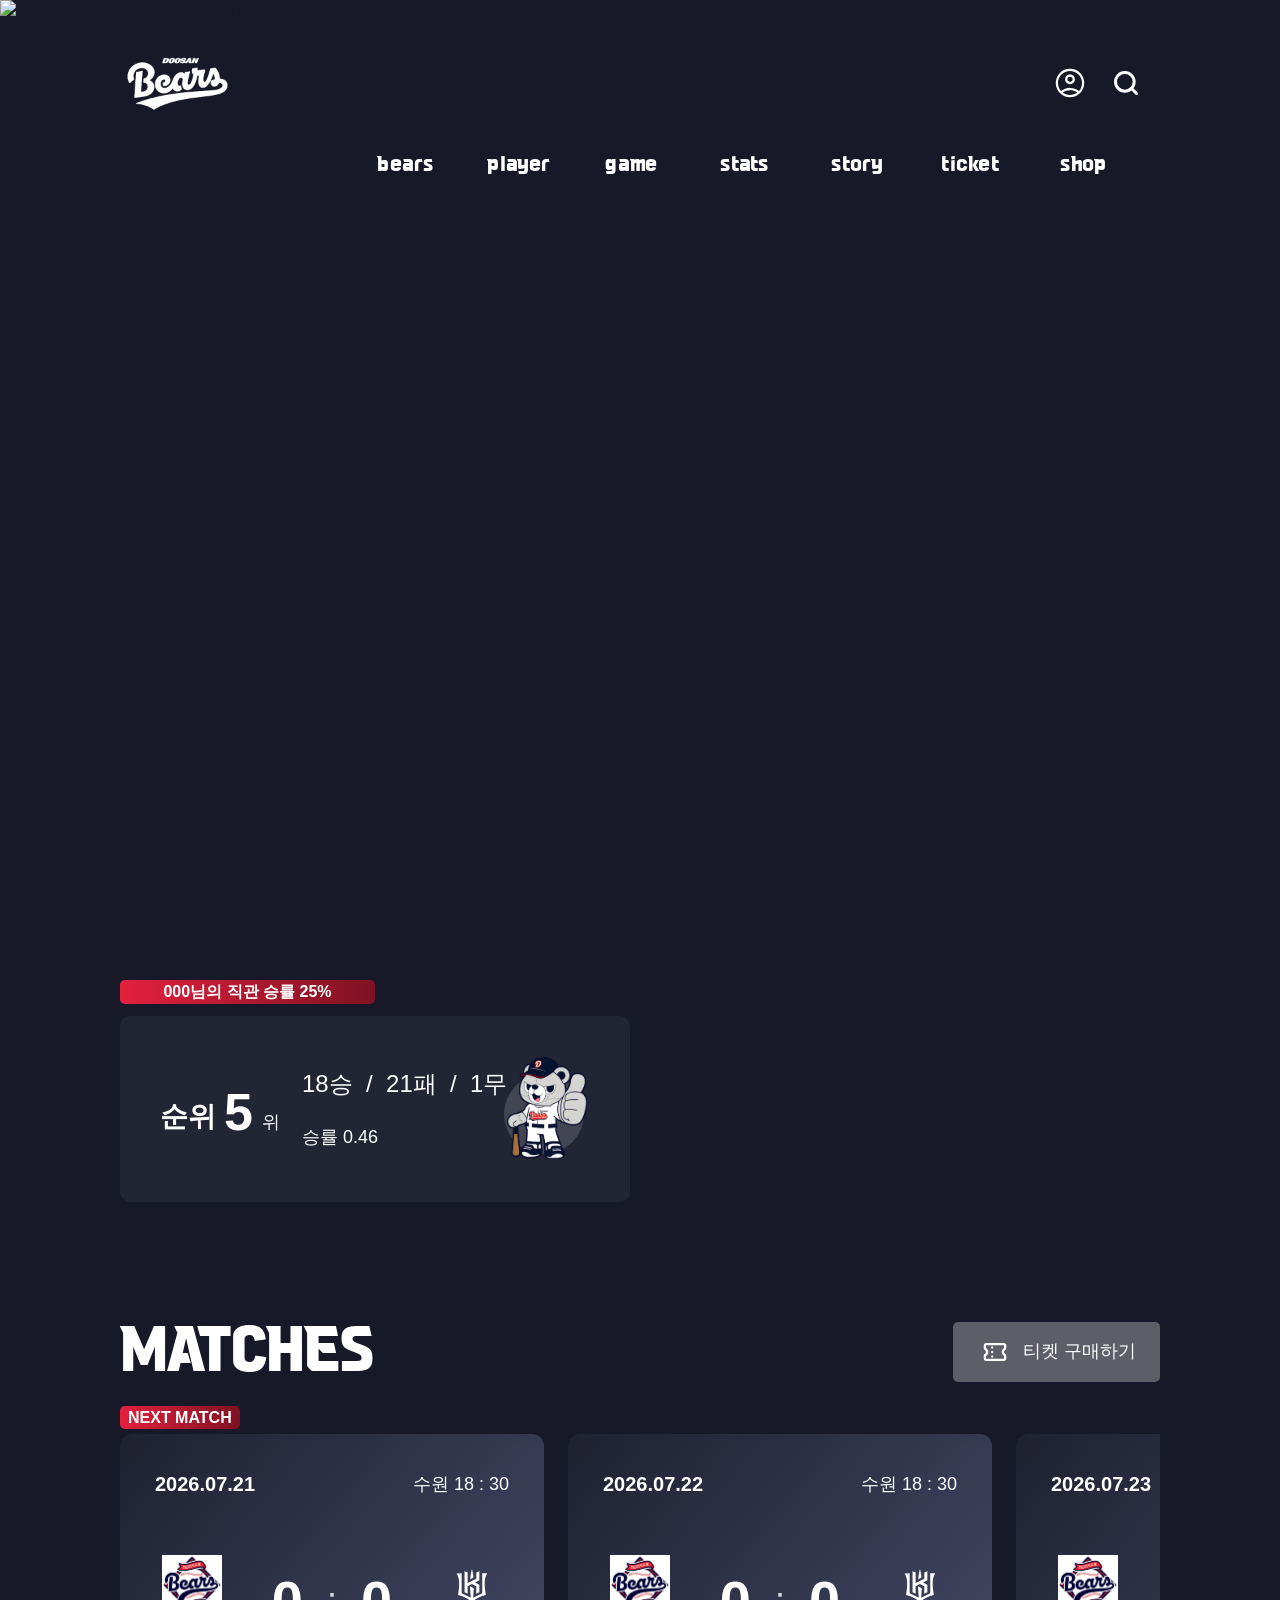
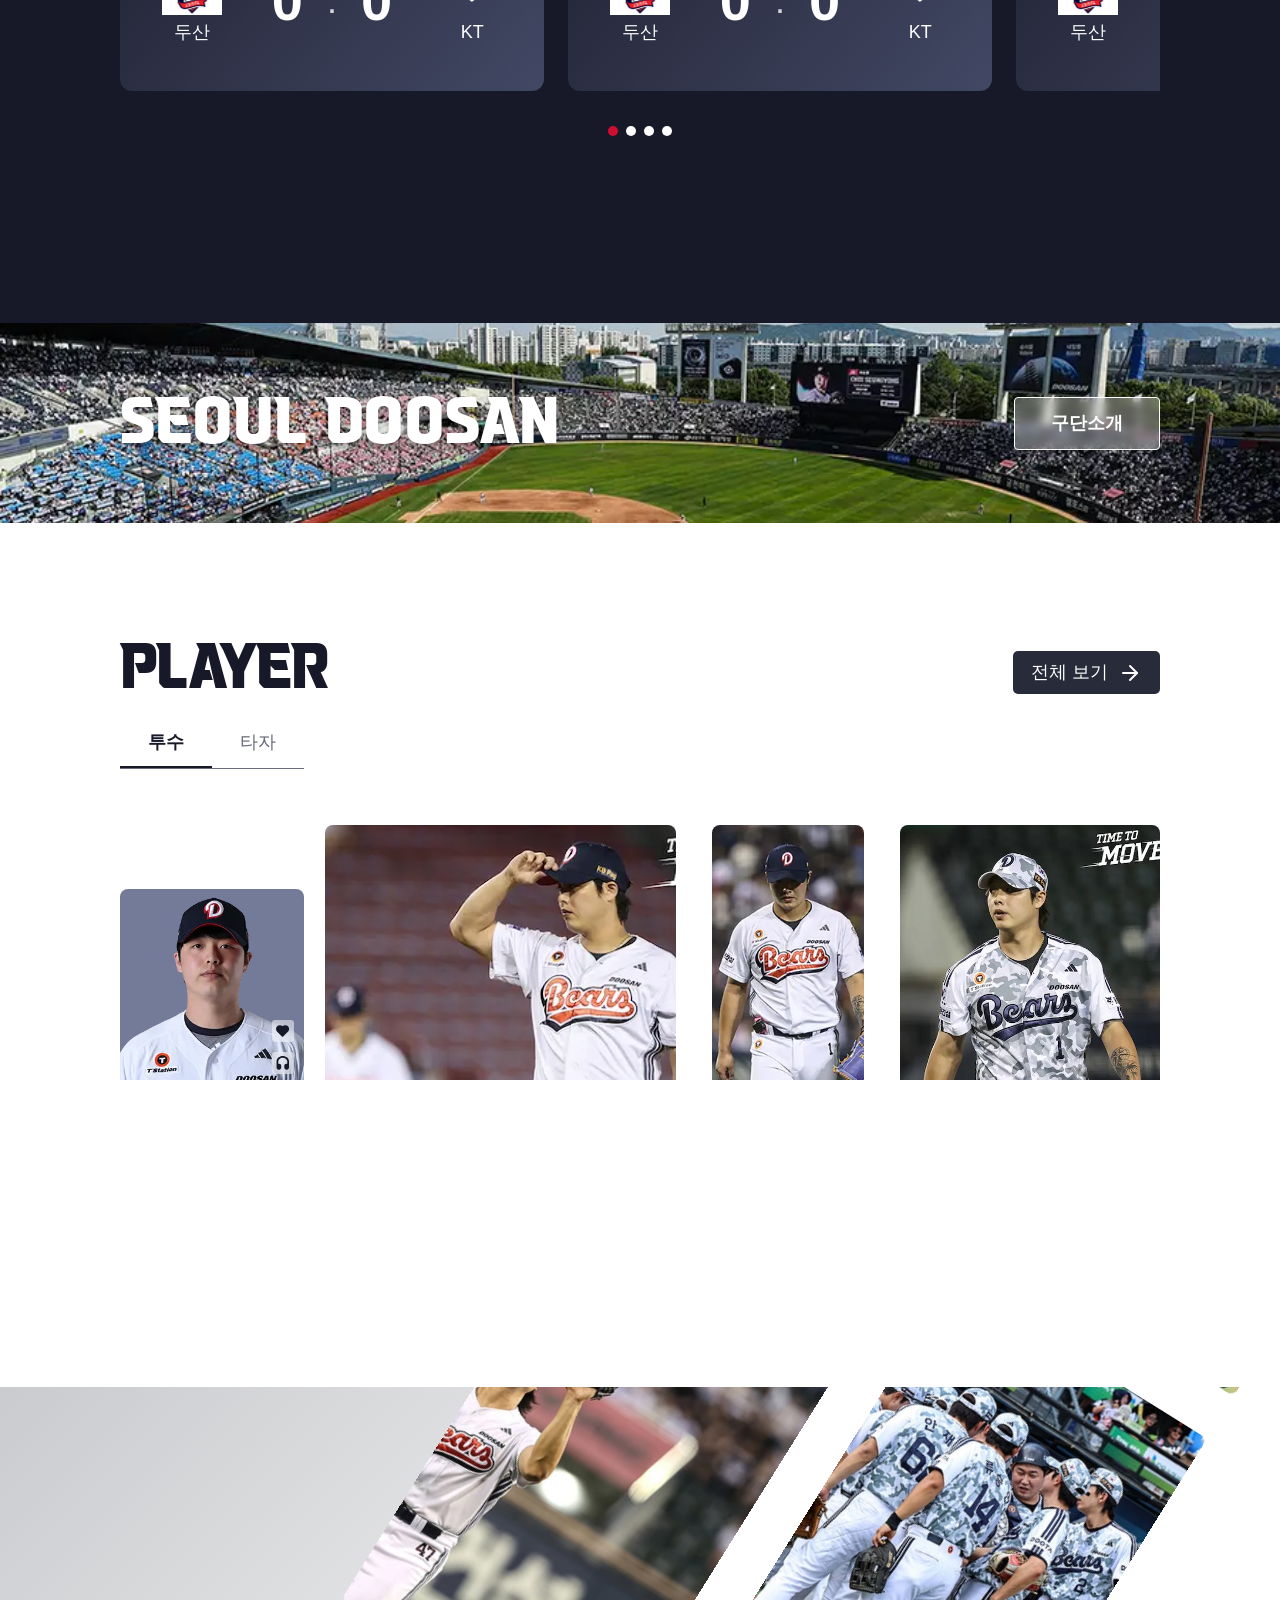
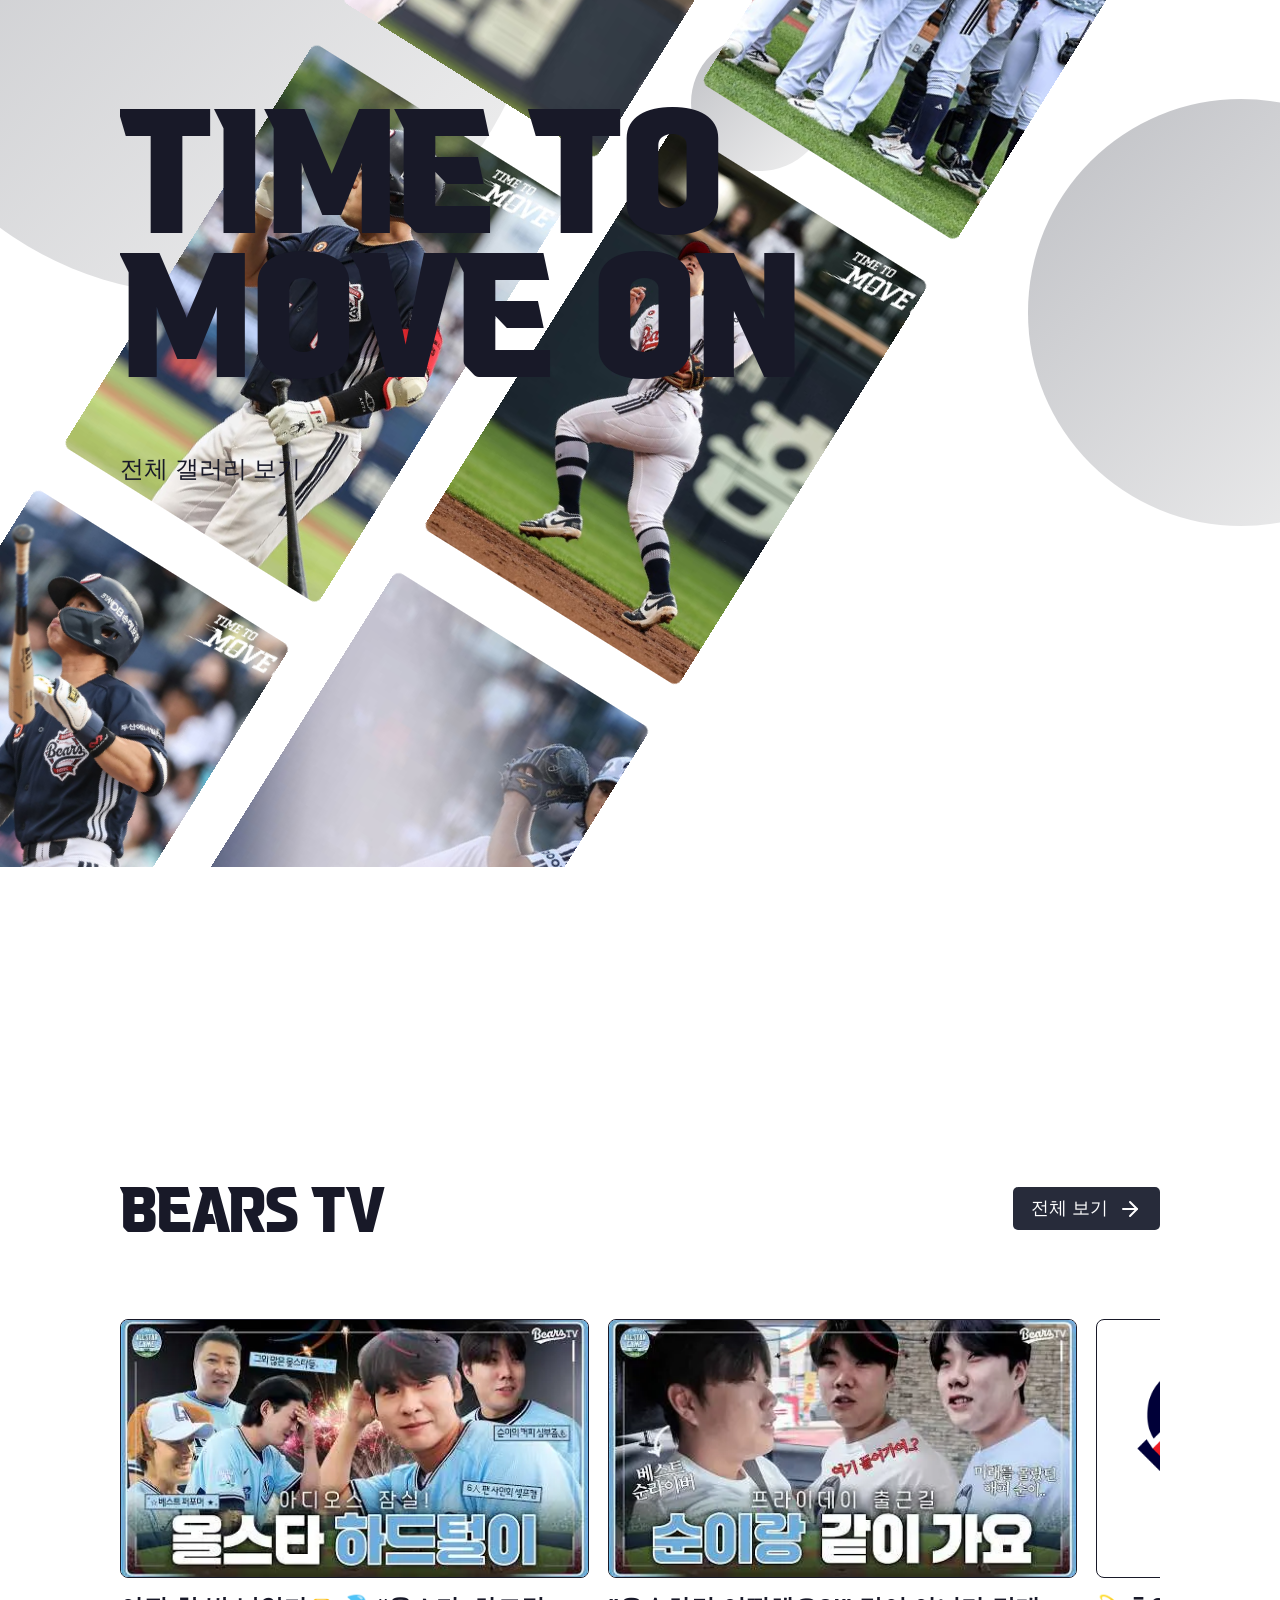
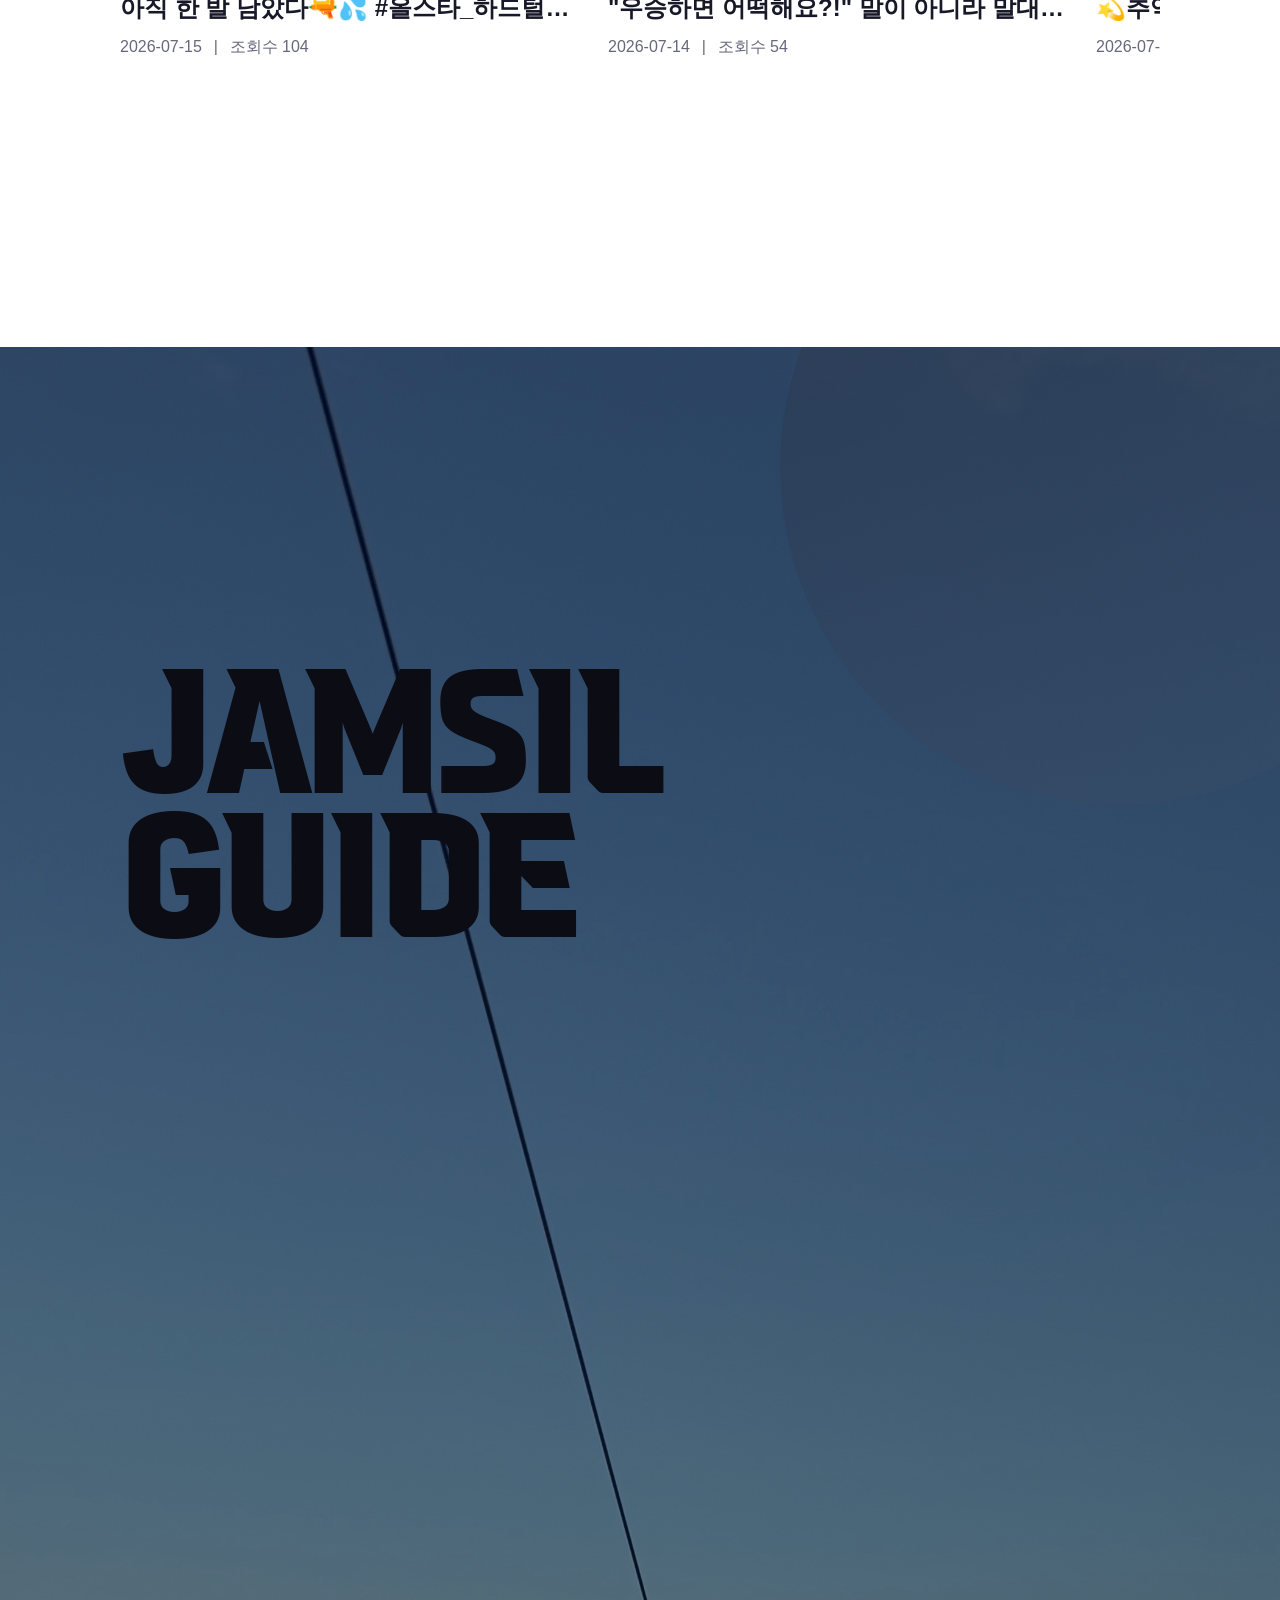
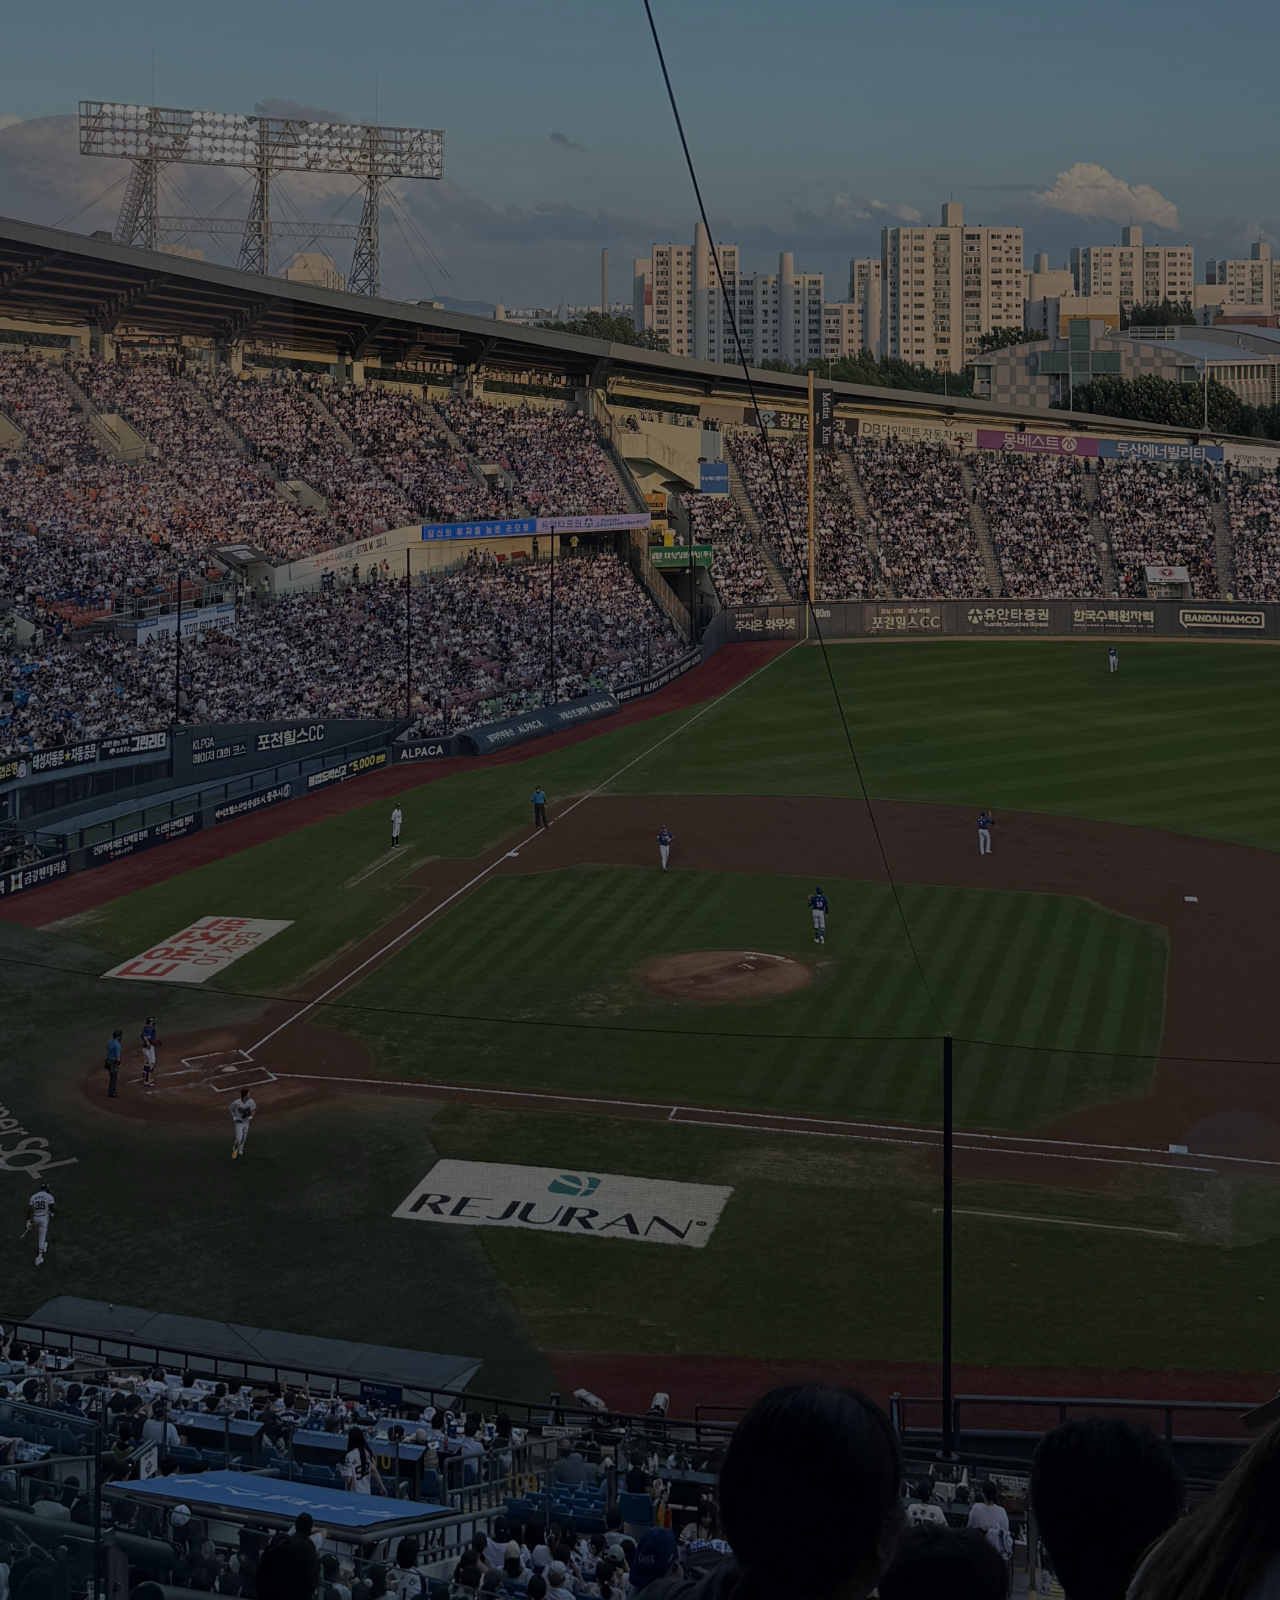
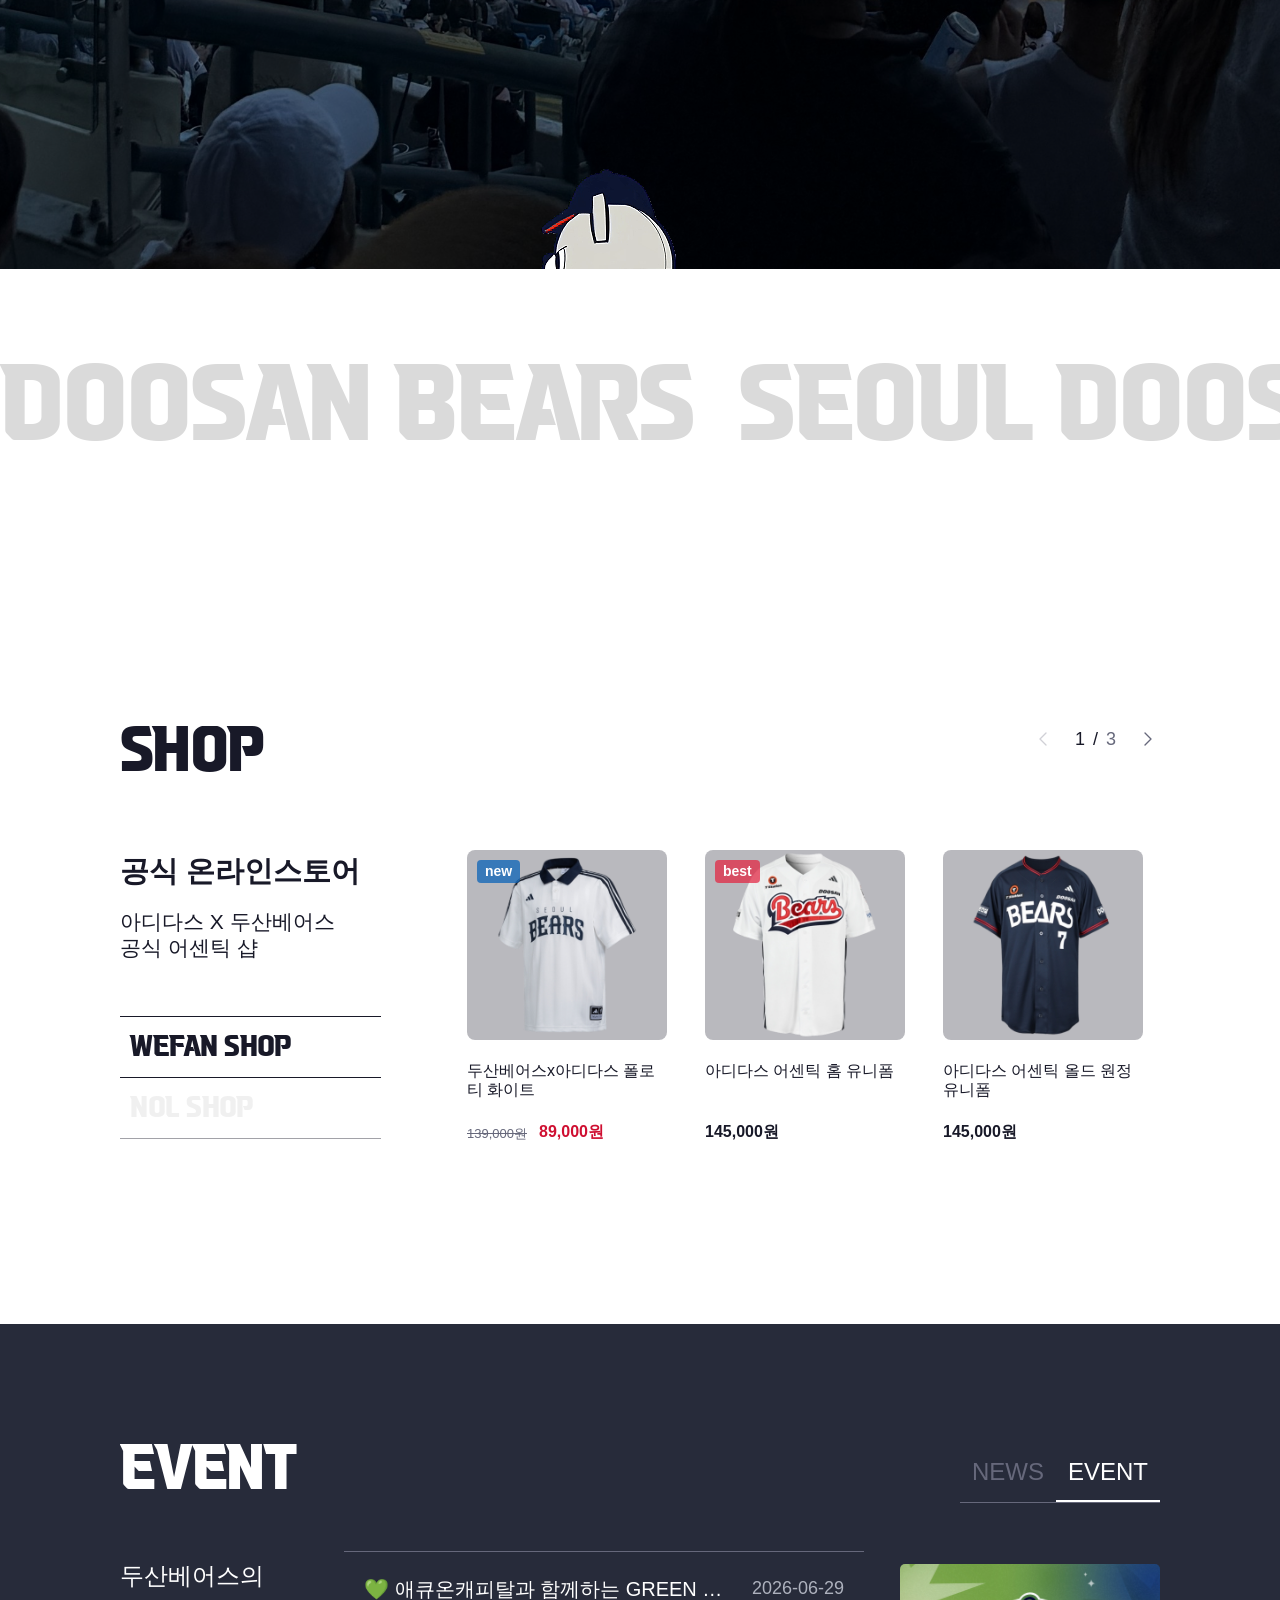
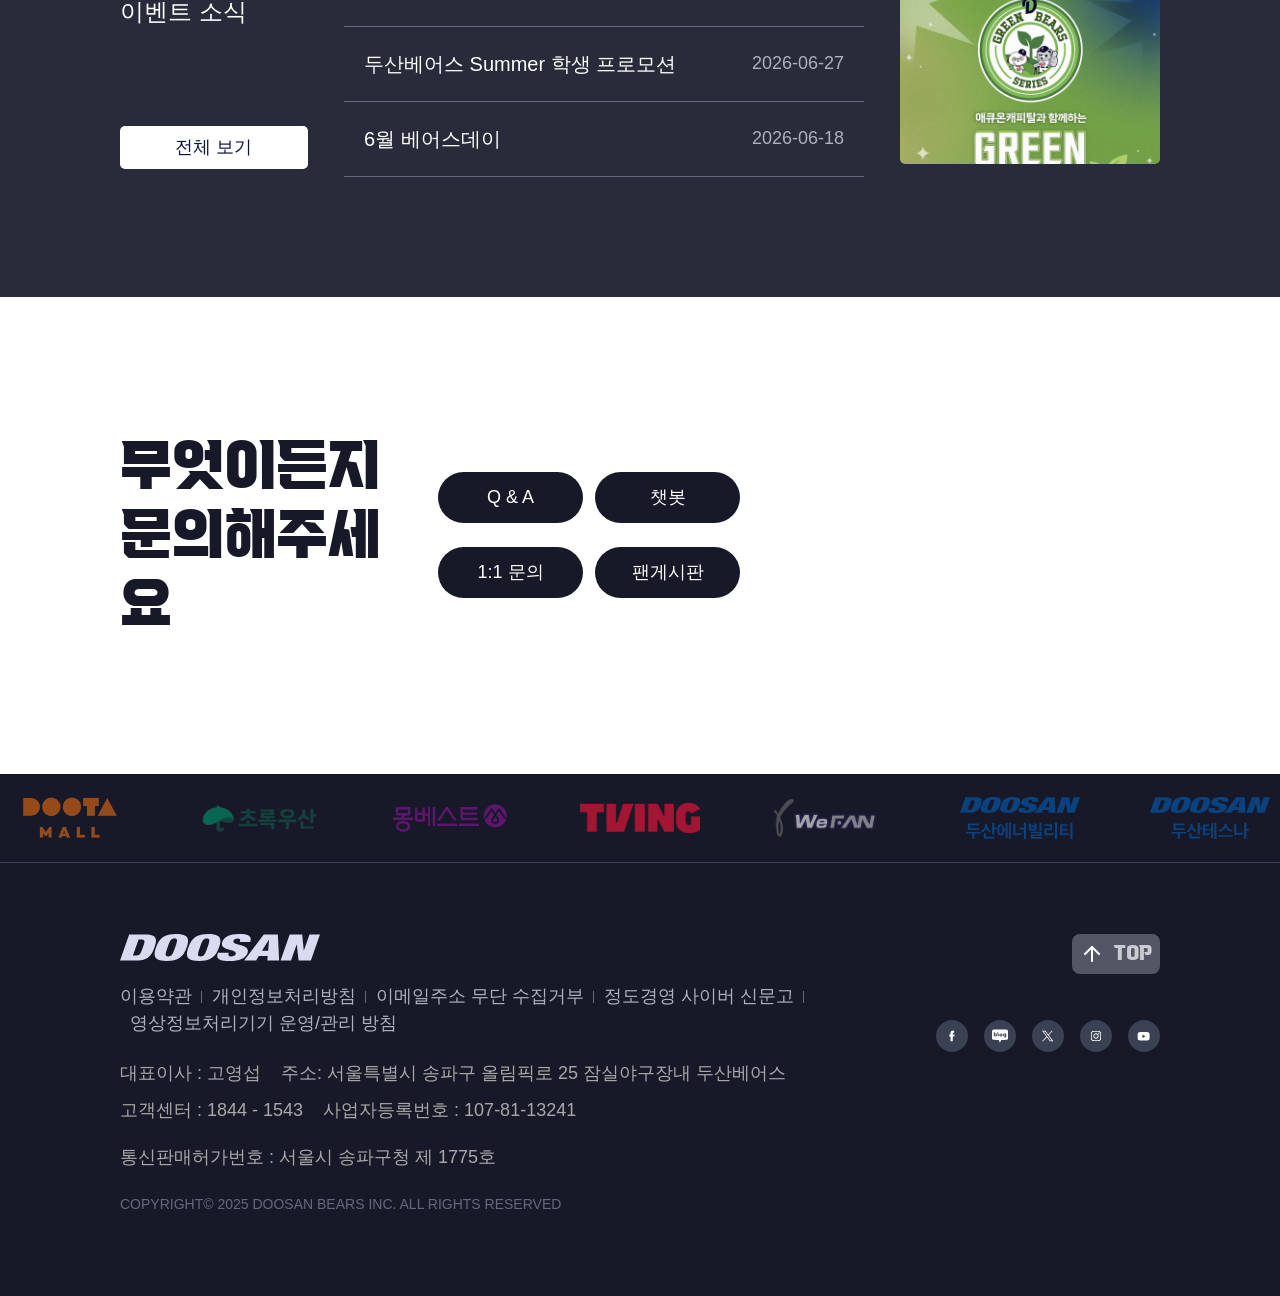
==== index.html @ b67012ad "0730 커밋" ====
<!DOCTYPE html>
<html lang="ko">

<head>
  <meta charset="utf-8">
  <meta name="viewport" content="width=device-width, initial-scale=1">
  <title>두산베어스 | DOOSAN BEARS</title>
  <meta name="description" content="두산베어스 공식 홈페이지. 경기 일정과 순위, 선수단, BEARS TV, 잠실구장 안내, 굿즈샵과 이벤트 소식을 확인하세요.">
  <link rel="icon" href="img/logo.png">
  <link rel="stylesheet" href="css/reset.css">
  <link rel="stylesheet" href="css/common.css">
  <link rel="stylesheet" href="css/main.css">
  <link rel="stylesheet" href="css/responsive.css">
</head>

<body>

  <a class="skip_link" href="#main_content">본문으로 바로가기</a>

  <!-- ============================= HEADER ============================= -->
  <header class="header" id="header">
    <div class="header_inner">
      <h1 class="logo">
        <a href="index.html">
          <img src="img/logo.png" alt="두산베어스 홈으로 이동">
        </a>
      </h1>

      <div class="nav_wrap">
        <nav class="gnb" id="gnb" aria-label="주 메뉴">
          <div class="gnb_header">
            <h1 class="gnb_logo">
              <a href="index.html">
                <img src="img/logo.png" alt="두산베어스">
              </a>
            </h1>
            <div class="gnb_header_actions">
              <a class="gnb_search" href="#" aria-label="검색"><img src="img/Icon/search.svg" alt=""></a>
              <button type="button" class="gnb_close" id="gnb_close" aria-label="메뉴 닫기">
                <svg width="24" height="24" viewBox="0 0 24 24" fill="none" xmlns="http://www.w3.org/2000/svg">
                  <path d="M18 6L6 18M6 6l12 12" stroke="currentColor" stroke-width="2" stroke-linecap="round"/>
                </svg>
              </button>
            </div>
          </div>
          <ul class="gnb_list">
            <li class="gnb_item is_active">
              <a class="gnb_tit gnb_tit_link" href="#">bears</a>
              <ul class="gnb_sub">
                <li><a href="#">구단소개</a></li>
                <li><a href="#">히스토리</a></li>
                <li><a href="#">베어스 브랜드</a></li>
                <li><a href="#">잠실 홈구장</a></li>
                <li><a href="#">스폰/제휴사</a></li>
                <li><a href="#">전자공고</a></li>
              </ul>
            </li>
            <li class="gnb_item">
              <a class="gnb_tit gnb_tit_link" href="#player">player</a>
              <ul class="gnb_sub">
                <li><a href="#">코칭스태프</a></li>
                <li><a href="#">투수</a></li>
                <li><a href="#">타자</a></li>
                <li><a href="#">육성선수</a></li>
              </ul>
            </li>
            <li class="gnb_item">
              <a class="gnb_tit gnb_tit_link" href="#match">game</a>
              <ul class="gnb_sub">
                <li><a href="#">1군 경기</a></li>
                <li><a href="#">퓨쳐스 경기</a></li>
                <li><a href="#">응원단</a></li>
              </ul>
            </li>
            <li class="gnb_item">
              <a class="gnb_tit gnb_tit_link" href="#">stats</a>
              <ul class="gnb_sub">
                <li><a href="#">팀기록</a></li>
                <li><a href="#">선수기록</a></li>
                <li><a href="#">예상달성기록</a></li>
                <li><a href="#">역대구단성적</a></li>
              </ul>
            </li>
            <li class="gnb_item">
              <a class="gnb_tit gnb_tit_link" href="#">story</a>
              <ul class="gnb_sub">
                <li><a href="#">블로그</a></li>
                <li><a href="#bears_tv">BEARS TV</a></li>
                <li><a href="#gallery">갤러리</a></li>
                <li><a href="#news_event">이벤트</a></li>
                <li><a href="#">공지사항</a></li>
                <li><a href="#">구단소식</a></li>
              </ul>
            </li>
            <li class="gnb_item">
              <a class="gnb_tit gnb_tit_link" href="#">ticket</a>
              <ul class="gnb_sub">
                <li><a href="#">티켓예매</a></li>
                <li><a href="#">단체관람</a></li>
                <li><a href="#">시즌권</a></li>
              </ul>
            </li>
            <li class="gnb_item">
              <a class="gnb_tit gnb_tit_link" href="#shop">shop</a>
              <ul class="gnb_sub">
                <li><a href="#">베어스샵</a></li>
              </ul>
            </li>
          </ul>
          <a class="gnb_my_mobile" href="#">
            <img src="img/Icon/my.svg" alt="">
            <span>MY PAGE</span>
          </a>
        </nav>

        <div class="header_util">
          <button type="button" class="util_btn type_menu" id="menu_toggle" aria-controls="gnb" aria-expanded="false">
            <img src="img/Icon/menu.svg" alt="">
            <span class="blind">전체 메뉴 열기</span>
          </button>
          <a class="util_btn type_my" href="#">
            <img src="img/Icon/my.svg" alt="">
            <span class="blind">마이페이지</span>
          </a>
          <a class="util_btn type_search" href="#">
            <img src="img/Icon/search.svg" alt="">
            <span class="blind">검색</span>
          </a>
        </div>
      </div>
    </div>
  </header>

  <main id="main_content">

    <!-- ============================= 01. MAIN SLIDER ============================= -->
    <section class="main_slider" aria-label="시즌 슬로건 영상">
      <div class="hero">
        <img src="img/hero.gif" alt="2026 시즌 슬로건 TIME TO MOVE ON 영상">
      </div>
    </section>

    <!-- ============================= 02. MATCH ============================= -->
    <section class="match" id="match">
      <div class="inner inner_narrow reveal">
        <div class="ranking_wrap">
          <p class="badge_grad">000님의 직관 승률 25%</p>
          <div class="now_ranking">
            <div class="rank_text">
              <div class="rank_num">
                <strong class="label">순위</strong>
                <span class="value"><b>5</b><span>위</span></span>
              </div>
              <div class="rank_stat">
                <p class="rank_record">18<em>승</em>&nbsp; /&nbsp; 21<em>패</em>&nbsp; /&nbsp; 1<em>무</em></p>
                <p class="rank_rate">승률 0.46</p>
              </div>
            </div>
            <p class="rank_img">
              <span class="circle" aria-hidden="true"></span>
              <img src="img/marscort/marscot.png" alt="두산베어스 마스코트 철웅이">
            </p>
          </div>
        </div>
      </div>

      <div class="inner inner_narrow match_body reveal">
        <div class="match_head">
          <h2 class="tit_section">matches</h2>
          <a class="btn_glass" href="#">
            <img class="ico" src="img/Icon/ticket.svg" alt="">
            <span><span class="only_wide">티켓 </span>구매하기</span>
          </a>
        </div>

      <div class="scroller" data-scroller="match" data-pager="true" data-pager-count="4" data-page-by-card="true" data-drag="true" data-click-slide="true" data-autoplay="800">
        <ul class="scroller_track type_bleed match_list" data-role="track">
          <li>
            <p class="badge_grad">NEXT MATCH</p>
            <a class="match_card" href="#">
              <div class="match_desc">
                <p class="match_date">
                  <span class="date">2026.07.21</span>
                  <span class="place">수원 18 : 30</span>
                </p>
                <div class="match_team">
                  <span class="team">
                    <img src="img/img_emblem_2025_1.webp" alt="">두산
                  </span>
                  <span class="match_score">
                    <b class="home">0</b><span class="sep">:</span><b class="away">0</b>
                  </span>
                  <span class="team">
                    <img src="img/Icon/team_logo/logo_kt.svg" alt="">KT
                  </span>
                </div>
              </div>
            </a>
          </li>
          <li>
            <a class="match_card" href="#">
              <div class="match_desc">
                <p class="match_date">
                  <span class="date">2026.07.22</span>
                  <span class="place">수원 18 : 30</span>
                </p>
                <div class="match_team">
                  <span class="team"><img src="img/img_emblem_2025_1.webp" alt="">두산</span>
                  <span class="match_score"><b class="home">0</b><span class="sep">:</span><b class="away">0</b></span>
                  <span class="team"><img src="img/Icon/team_logo/logo_kt.svg" alt="">KT</span>
                </div>
              </div>
            </a>
          </li>
          <li>
            <a class="match_card" href="#">
              <div class="match_desc">
                <p class="match_date">
                  <span class="date">2026.07.23</span>
                  <span class="place">수원 18 : 30</span>
                </p>
                <div class="match_team">
                  <span class="team"><img src="img/img_emblem_2025_1.webp" alt="">두산</span>
                  <span class="match_score"><b class="home">0</b><span class="sep">:</span><b class="away">0</b></span>
                  <span class="team"><img src="img/Icon/team_logo/logo_kt.svg" alt="">KT</span>
                </div>
              </div>
            </a>
          </li>
          <li>
            <a class="match_card" href="#">
              <div class="match_desc">
                <p class="match_date">
                  <span class="date">2026.07.24</span>
                  <span class="place">잠실 18 : 30</span>
                </p>
                <div class="match_team">
                  <span class="team"><img src="img/img_emblem_2025_1.webp" alt="">두산</span>
                  <span class="match_score"><b class="home">0</b><span class="sep">:</span><b class="away">0</b></span>
                  <span class="team"><img src="img/Icon/team_logo/logo_kt.svg" alt="">KT</span>
                </div>
              </div>
            </a>
          </li>
          <li>
            <a class="match_card" href="#">
              <div class="match_desc">
                <p class="match_date">
                  <span class="date">2026.07.21</span>
                  <span class="place">수원 18 : 30</span>
                </p>
                <div class="match_team">
                  <span class="team"><img src="img/img_emblem_2025_1.webp" alt="">두산</span>
                  <span class="match_score"><b class="home">0</b><span class="sep">:</span><b class="away">0</b></span>
                  <span class="team"><img src="img/Icon/team_logo/logo_kt.svg" alt="">KT</span>
                </div>
              </div>
            </a>
          </li>
        </ul>
      </div>

      <div class="scroll_nav match_nav" data-scroller-nav="match">
        <span class="scroll_dots type_dark" data-role="dots" aria-label="경기 일정 페이지"></span>
      </div>
    </section>

    <!-- ============================= 03. INFO ============================= -->
    <section class="info" aria-label="구단 소개 바로가기">
      <div class="info_inner">
        <p class="info_tit">seoul doosan</p>
        <a class="btn_glass" href="#">구단소개</a>
      </div>
    </section>

    <!-- ============================= 04. PLAYER ============================= -->
    <section class="player player_desktop" id="player" aria-label="선수 소개">
      <div class="player_desktop_inner">
        <div class="player_desktop_head">
          <div class="player_desktop_title">
            <h2 class="tit_section">player</h2>
            <div class="tab_list" role="tablist" aria-label="선수 구분">
              <button type="button" class="tab_btn is_active" role="tab" aria-selected="true">투수</button>
              <button type="button" class="tab_btn" role="tab" aria-selected="false">타자</button>
            </div>
          </div>
          <a class="btn_more" href="#"><span>전체 보기</span><img class="ico" src="img/Icon/arrow-right.svg" alt=""></a>
        </div>

        <div class="desktop_player_list">
          <article class="desktop_player_row" id="desktop_player_1">
            <div class="desktop_player_side">
              <a class="profile_card" href="#"><span class="profile_img"><img src="img/player/pitcher/01_park.webp" alt="박치국 선수"><span class="profile_icons"><span><img src="img/Icon/heart.svg" alt=""></span><span><img src="img/Icon/headphones.svg" alt=""></span></span></span><span class="profile_tit"><span class="profile_name_group"><span class="profile_name"><strong>박치국</strong><span>투수</span></span><span class="profile_roman">PARK CHIGUK</span></span><span class="profile_no">1</span></span></a>
              <nav class="desktop_player_pager" aria-label="투수 목록"><a class="pager_arrow" href="#desktop_player_17" aria-label="이전 선수">‹</a><span>1</span><span>/</span><span>6</span><a class="pager_arrow" href="#desktop_player_4" aria-label="다음 선수">›</a></nav>
            </div>
            <div class="desktop_player_photos"><img src="img/player/pitcher/01_park_more1.webp" alt="경기 중인 박치국 선수"><img src="img/player/pitcher/01_park_more2.webp" alt="마운드로 향하는 박치국 선수"><img src="img/player/pitcher/01_park_more3.webp" alt="투구를 준비하는 박치국 선수"></div>
          </article>
          <article class="desktop_player_row" id="desktop_player_4">
            <div class="desktop_player_side">
              <a class="profile_card" href="#"><span class="profile_img"><img src="img/player/pitcher/04_kim.webp" alt="김동주 선수"><span class="profile_icons"><span><img src="img/Icon/heart.svg" alt=""></span><span><img src="img/Icon/headphones.svg" alt=""></span></span></span><span class="profile_tit"><span class="profile_name_group"><span class="profile_name"><strong>김동주</strong><span>투수</span></span><span class="profile_roman">KIM DONGJU</span></span><span class="profile_no">4</span></span></a>
              <nav class="desktop_player_pager" aria-label="투수 목록"><a class="pager_arrow" href="#desktop_player_1" aria-label="이전 선수">‹</a><span>2</span><span>/</span><span>6</span><a class="pager_arrow" href="#desktop_player_12" aria-label="다음 선수">›</a></nav>
            </div>
            <div class="desktop_player_photos"><img src="img/player/pitcher/04_kim_more1.webp" alt="경기 중인 김동주 선수"><img src="img/player/pitcher/04_kim_more2.webp" alt="김동주 선수"><img src="img/player/pitcher/04_kim_more3.webp" alt="김동주 선수"></div>
          </article>
          <article class="desktop_player_row" id="desktop_player_12">
            <div class="desktop_player_side">
              <a class="profile_card" href="#"><span class="profile_img"><img src="img/player/pitcher/12_takada.webp" alt="타카다 타쿠토 선수"><span class="profile_icons"><span><img src="img/Icon/heart.svg" alt=""></span><span><img src="img/Icon/headphones.svg" alt=""></span></span></span><span class="profile_tit"><span class="profile_name_group"><span class="profile_name"><strong>타카다 타쿠토</strong><span>투수</span></span><span class="profile_roman">TAKADA TAKUTO</span></span><span class="profile_no">12</span></span></a>
              <nav class="desktop_player_pager" aria-label="투수 목록"><a class="pager_arrow" href="#desktop_player_4" aria-label="이전 선수">‹</a><span>3</span><span>/</span><span>6</span><a class="pager_arrow" href="#desktop_player_15" aria-label="다음 선수">›</a></nav>
            </div>
            <div class="desktop_player_photos"><img src="img/player/pitcher/12_takada_more1.webp" alt="경기 중인 타카다 타쿠토 선수"><img src="img/player/pitcher/12_takada_more2.webp" alt="타카다 타쿠토 선수"><img src="img/player/pitcher/12_takada_more3.webp" alt="타카다 타쿠토 선수"></div>
          </article>
          <article class="desktop_player_row" id="desktop_player_15">
            <div class="desktop_player_side">
              <a class="profile_card" href="#"><span class="profile_img"><img src="img/player/pitcher/15_choi.webp" alt="최주형 선수"><span class="profile_icons"><span><img src="img/Icon/heart.svg" alt=""></span><span><img src="img/Icon/headphones.svg" alt=""></span></span></span><span class="profile_tit"><span class="profile_name_group"><span class="profile_name"><strong>최주형</strong><span>투수</span></span><span class="profile_roman">CHOI JUHYEONG</span></span><span class="profile_no">15</span></span></a>
              <nav class="desktop_player_pager" aria-label="투수 목록"><a class="pager_arrow" href="#desktop_player_12" aria-label="이전 선수">‹</a><span>4</span><span>/</span><span>6</span><a class="pager_arrow" href="#desktop_player_16" aria-label="다음 선수">›</a></nav>
            </div>
            <div class="desktop_player_photos"><span class="desktop_player_placeholder">이미지 준비중</span><span class="desktop_player_placeholder">이미지 준비중</span><span class="desktop_player_placeholder">이미지 준비중</span></div>
          </article>
          <article class="desktop_player_row" id="desktop_player_16">
            <div class="desktop_player_side">
              <a class="profile_card" href="#"><span class="profile_img"><img src="img/player/pitcher/16_kim.webp" alt="김정우 선수"><span class="profile_icons"><span><img src="img/Icon/heart.svg" alt=""></span><span><img src="img/Icon/headphones.svg" alt=""></span></span></span><span class="profile_tit"><span class="profile_name_group"><span class="profile_name"><strong>김정우</strong><span>투수</span></span><span class="profile_roman">KIM JEONG WOO</span></span><span class="profile_no">16</span></span></a>
              <nav class="desktop_player_pager" aria-label="투수 목록"><a class="pager_arrow" href="#desktop_player_15" aria-label="이전 선수">‹</a><span>5</span><span>/</span><span>6</span><a class="pager_arrow" href="#desktop_player_17" aria-label="다음 선수">›</a></nav>
            </div>
            <div class="desktop_player_photos"><img src="img/player/pitcher/16_kim_more1.webp" alt="경기 중인 김정우 선수"><img src="img/player/pitcher/16_kim_more2.webp" alt="김정우 선수"><img src="img/player/pitcher/16_kim_more3.webp" alt="김정우 선수"></div>
          </article>
          <article class="desktop_player_row" id="desktop_player_17">
            <div class="desktop_player_side">
              <a class="profile_card" href="#"><span class="profile_img"><img src="img/player/pitcher/17_park.webp" alt="박정수 선수"><span class="profile_icons"><span><img src="img/Icon/heart.svg" alt=""></span><span><img src="img/Icon/headphones.svg" alt=""></span></span></span><span class="profile_tit"><span class="profile_name_group"><span class="profile_name"><strong>박정수</strong><span>투수</span></span><span class="profile_roman">PARK JUNG SOO</span></span><span class="profile_no">17</span></span></a>
              <nav class="desktop_player_pager" aria-label="투수 목록"><a class="pager_arrow" href="#desktop_player_16" aria-label="이전 선수">‹</a><span>6</span><span>/</span><span>6</span><a class="pager_arrow" href="#desktop_player_1" aria-label="다음 선수">›</a></nav>
            </div>
            <div class="desktop_player_photos"><img src="img/player/pitcher/17_park_more1.webp" alt="경기 중인 박정수 선수"><img src="img/player/pitcher/17_park_more2.webp" alt="박정수 선수"><img src="img/player/pitcher/17_park_more3.webp" alt="박정수 선수"></div>
          </article>
        </div>
      </div>
    </section>

    <section class="player player_legacy">
      <div class="player_inner">
        <div class="player_top reveal">
          <div class="player_tit_col">
            <div class="tit_group">
              <div class="player_tit_row">
                <h2 class="tit_section">player</h2>
                <a class="btn_more" href="#">
                  전체 보기
                  <img class="ico" src="img/Icon/arrow-right.svg" alt="">
                </a>
              </div>
              <div class="tab_list" role="tablist" aria-label="선수 포지션">
                <button type="button" class="tab_btn is_active" role="tab" id="tab_pitcher"
                  aria-controls="panel_pitcher" aria-selected="true">투수</button>
                <button type="button" class="tab_btn" role="tab" id="tab_hitter" aria-controls="panel_hitter"
                  aria-selected="false">타자</button>
              </div>
            </div>
            <!-- <a class="btn_more only_wide_btn" href="#">
              전체 보기
              <img class="ico" src="img/Icon/arrow-right.svg" alt="">
            </a> -->
            <div class="scroll_nav" data-scroller-nav="player_pitcher">
              <button type="button" class="arrow_btn type_prev" data-role="prev"><span class="blind">이전
                </span></button>
              <span class="scroll_dots" data-role="dots" aria-hidden="true"><span class=""></span><span
                  class="is_current"></span><span></span></span>
              <button type="button" class="arrow_btn type_next" data-role="next"><span class="blind">다음
                </span></button>
            </div>
          </div>

          <div class="player_con">
            <div class="profile_panel scroller" role="tabpanel" id="panel_pitcher" aria-labelledby="tab_pitcher"
              data-scroller="player_pitcher">
              <ul class="scroller_track type_bleed profile_list" data-role="track">
                <li>
                  <a class="profile_card" href="#">
                    <span class="profile_img">
                      <img src="img/player/pitcher/01_park.webp" alt="박치국 선수">
                      <span class="profile_icons">
                        <span><img src="img/Icon/heart.svg" alt=""></span>
                        <span><img src="img/Icon/headphones.svg" alt=""></span>
                      </span>
                    </span>
                    <span class="profile_tit">
                      <span class="profile_name_group">
                        <span class="profile_name"><strong>박치국</strong><span>투수</span></span>
                        <span class="profile_roman">Park Chiguk</span>
                      </span>
                      <span class="profile_no">1</span>
                    </span>
                  </a>
                </li>
                <li>
                  <a class="profile_card" href="#">
                    <span class="profile_img">
                      <img src="img/player/pitcher/04_kim.webp" alt="김동주 선수">
                      <span class="profile_icons">
                        <span><img src="img/Icon/heart.svg" alt=""></span>
                        <span><img src="img/Icon/headphones.svg" alt=""></span>
                      </span>
                    </span>
                    <span class="profile_tit">
                      <span class="profile_name_group">
                        <span class="profile_name"><strong>김동주</strong><span>투수</span></span>
                        <span class="profile_roman">Kim Dongju</span>
                      </span>
                      <span class="profile_no">4</span>
                    </span>
                  </a>
                </li>
                <li>
                  <a class="profile_card" href="#">
                    <span class="profile_img">
                      <img src="img/player/pitcher/12_takada.webp" alt="타카다 타쿠토 선수">
                      <span class="profile_icons">
                        <span><img src="img/Icon/heart.svg" alt=""></span>
                        <span><img src="img/Icon/headphones.svg" alt=""></span>
                      </span>
                    </span>
                    <span class="profile_tit">
                      <span class="profile_name_group">
                        <span class="profile_name"><strong>타카다 타쿠토</strong><span>투수</span></span>
                        <span class="profile_roman">Takada Takuto</span>
                      </span>
                      <span class="profile_no">12</span>
                    </span>
                  </a>
                </li>
                <li>
                  <a class="profile_card" href="#">
                    <span class="profile_img">
                      <img src="img/player/pitcher/15_choi.webp" alt="최주형 선수">
                      <span class="profile_icons">
                        <span><img src="img/Icon/heart.svg" alt=""></span>
                        <span><img src="img/Icon/headphones.svg" alt=""></span>
                      </span>
                    </span>
                    <span class="profile_tit">
                      <span class="profile_name_group">
                        <span class="profile_name"><strong>최주형</strong><span>투수</span></span>
                        <span class="profile_roman">Choi Juhyeong</span>
                      </span>
                      <span class="profile_no">15</span>
                    </span>
                  </a>
                </li>
                <li>
                  <a class="profile_card" href="#">
                    <span class="profile_img">
                      <img src="img/player/pitcher/16_kim.webp" alt="김정우 선수">
                      <span class="profile_icons">
                        <span><img src="img/Icon/heart.svg" alt=""></span>
                        <span><img src="img/Icon/headphones.svg" alt=""></span>
                      </span>
                    </span>
                    <span class="profile_tit">
                      <span class="profile_name_group">
                        <span class="profile_name"><strong>김정우</strong><span>투수</span></span>
                        <span class="profile_roman">Kim Jeong Woo</span>
                      </span>
                      <span class="profile_no">16</span>
                    </span>
                  </a>
                </li>
                <li>
                  <a class="profile_card" href="#">
                    <span class="profile_img is_placeholder" role="img" aria-label="박정수 선수 사진 준비 중"></span>
                    <span class="profile_tit">
                      <span class="profile_name_group">
                        <span class="profile_name"><strong>박정수</strong><span>투수</span></span>
                        <span class="profile_roman">Park Jung Soo</span>
                      </span>
                      <span class="profile_no">17</span>
                    </span>
                  </a>
                </li>
                <li>
                  <a class="profile_card" href="#">
                    <span class="profile_img">
                      <img src="img/player/pitcher/01_park.webp" alt="박치국 선수">
                      <span class="profile_icons">
                        <span><img src="img/Icon/heart.svg" alt=""></span>
                        <span><img src="img/Icon/headphones.svg" alt=""></span>
                      </span>
                    </span>
                    <span class="profile_tit">
                      <span class="profile_name_group">
                        <span class="profile_name"><strong>박치국</strong><span>투수</span></span>
                        <span class="profile_roman">Park Chiguk</span>
                      </span>
                      <span class="profile_no">1</span>
                    </span>
                  </a>
                </li>
                <li>
                  <a class="profile_card" href="#">
                    <span class="profile_img">
                      <img src="img/player/pitcher/04_kim.webp" alt="김동주 선수">
                      <span class="profile_icons">
                        <span><img src="img/Icon/heart.svg" alt=""></span>
                        <span><img src="img/Icon/headphones.svg" alt=""></span>
                      </span>
                    </span>
                    <span class="profile_tit">
                      <span class="profile_name_group">
                        <span class="profile_name"><strong>김동주</strong><span>투수</span></span>
                        <span class="profile_roman">Kim Dongju</span>
                      </span>
                      <span class="profile_no">4</span>
                    </span>
                  </a>
                </li>
                <li>
                  <a class="profile_card" href="#">
                    <span class="profile_img">
                      <img src="img/player/pitcher/12_takada.webp" alt="타카다 타쿠토 선수">
                      <span class="profile_icons">
                        <span><img src="img/Icon/heart.svg" alt=""></span>
                        <span><img src="img/Icon/headphones.svg" alt=""></span>
                      </span>
                    </span>
                    <span class="profile_tit">
                      <span class="profile_name_group">
                        <span class="profile_name"><strong>타카다 타쿠토</strong><span>투수</span></span>
                        <span class="profile_roman">Takada Takuto</span>
                      </span>
                      <span class="profile_no">12</span>
                    </span>
                  </a>
                </li>
                <li>
                  <a class="profile_card" href="#">
                    <span class="profile_img">
                      <img src="img/player/pitcher/15_choi.webp" alt="최주형 선수">
                      <span class="profile_icons">
                        <span><img src="img/Icon/heart.svg" alt=""></span>
                        <span><img src="img/Icon/headphones.svg" alt=""></span>
                      </span>
                    </span>
                    <span class="profile_tit">
                      <span class="profile_name_group">
                        <span class="profile_name"><strong>최주형</strong><span>투수</span></span>
                        <span class="profile_roman">Choi Juhyeong</span>
                      </span>
                      <span class="profile_no">15</span>
                    </span>
                  </a>
                </li>
                <li>
                  <a class="profile_card" href="#">
                    <span class="profile_img">
                      <img src="img/player/pitcher/16_kim.webp" alt="김정우 선수">
                      <span class="profile_icons">
                        <span><img src="img/Icon/heart.svg" alt=""></span>
                        <span><img src="img/Icon/headphones.svg" alt=""></span>
                      </span>
                    </span>
                    <span class="profile_tit">
                      <span class="profile_name_group">
                        <span class="profile_name"><strong>김정우</strong><span>투수</span></span>
                        <span class="profile_roman">Kim Jeong Woo</span>
                      </span>
                      <span class="profile_no">16</span>
                    </span>
                  </a>
                </li>
                <li>
                  <a class="profile_card" href="#">
                    <span class="profile_img is_placeholder" role="img" aria-label="박정수 선수 사진 준비 중"></span>
                    <span class="profile_tit">
                      <span class="profile_name_group">
                        <span class="profile_name"><strong>박정수</strong><span>투수</span></span>
                        <span class="profile_roman">Park Jung Soo</span>
                      </span>
                      <span class="profile_no">17</span>
                    </span>
                  </a>
                </li>
              </ul>

              <div class="scroll_bar" data-role="bar">
                <span class="scroll_bar_thumb" data-role="thumb"></span>
              </div>
            </div>

            <div class="profile_panel scroller" role="tabpanel" id="panel_hitter" aria-labelledby="tab_hitter"
              data-scroller="player_hitter" hidden>
              <ul class="scroller_track type_bleed profile_list" data-role="track">
                <li>
                  <a class="profile_card" href="#">
                    <span class="profile_img">
                      <img src="img/player/hitter/02_kim.webp" alt="두산베어스 타자 2번 선수">
                      <span class="profile_icons">
                        <span><img src="img/Icon/heart.svg" alt=""></span>
                        <span><img src="img/Icon/headphones.svg" alt=""></span>
                      </span>
                    </span>
                    <span class="profile_tit">
                      <span class="profile_name_group">
                        <span class="profile_name"><strong>김민석</strong><span>타자</span></span>
                        <span class="profile_roman">KIM MIN SUK</span>
                      </span>
                      <span class="profile_no">2</span>
                    </span>
                  </a>
                </li>
                <li>
                  <a class="profile_card" href="#">
                    <span class="profile_img">
                      <img src="img/player/hitter/07_park.webp" alt="두산베어스 타자 7번 선수">
                      <span class="profile_icons">
                        <span><img src="img/Icon/heart.svg" alt=""></span>
                        <span><img src="img/Icon/headphones.svg" alt=""></span>
                      </span>
                    </span>
                    <span class="profile_tit">
                      <span class="profile_name_group">
                        <span class="profile_name"><strong>박찬호</strong><span>타자</span></span>
                        <span class="profile_roman">PARK CHAN HO</span>
                      </span>
                      <span class="profile_no">7</span>
                    </span>
                  </a>
                </li>
                <li>
                  <a class="profile_card" href="#">
                    <span class="profile_img">
                      <img src="img/player/hitter/08_son.webp" alt="두산베어스 타자 8번 선수">
                      <span class="profile_icons">
                        <span><img src="img/Icon/heart.svg" alt=""></span>
                        <span><img src="img/Icon/headphones.svg" alt=""></span>
                      </span>
                    </span>
                    <span class="profile_tit">
                      <span class="profile_name_group">
                        <span class="profile_name"><strong>손아섭</strong><span>타자</span></span>
                        <span class="profile_roman">SON AH SEOP</span>
                      </span>
                      <span class="profile_no">8</span>
                    </span>
                  </a>
                </li>
                <li>
                  <a class="profile_card" href="#">
                    <span class="profile_img">
                      <img src="img/player/hitter/13_lee.webp" alt="두산베어스 타자 13번 선수">
                      <span class="profile_icons">
                        <span><img src="img/Icon/heart.svg" alt=""></span>
                        <span><img src="img/Icon/headphones.svg" alt=""></span>
                      </span>
                    </span>
                    <span class="profile_tit">
                      <span class="profile_name_group">
                        <span class="profile_name"><strong>이유찬</strong><span>타자</span></span>
                        <span class="profile_roman">LEE YU CHAN</span>
                      </span>
                      <span class="profile_no">13</span>
                    </span>
                  </a>
                </li>
                <li>
                  <a class="profile_card" href="#">
                    <span class="profile_img">
                      <img src="img/player/hitter/17_ryu.webp" alt="두산베어스 타자 17번 선수">
                      <span class="profile_icons">
                        <span><img src="img/Icon/heart.svg" alt=""></span>
                        <span><img src="img/Icon/headphones.svg" alt=""></span>
                      </span>
                    </span>
                    <span class="profile_tit">
                      <span class="profile_name_group">
                        <span class="profile_name"><strong>류승민</strong><span>타자</span></span>
                        <span class="profile_roman">RYU SEUNG MIN</span>
                      </span>
                      <span class="profile_no">14</span>
                    </span>
                  </a>
                </li>
                <li>
                  <a class="profile_card" href="#">
                    <span class="profile_img">
                      <img src="img/player/hitter/23_kang.webp" alt="두산베어스 타자 23번 선수">
                      <span class="profile_icons">
                        <span><img src="img/Icon/heart.svg" alt=""></span>
                        <span><img src="img/Icon/headphones.svg" alt=""></span>
                      </span>
                    </span>
                    <span class="profile_tit">
                      <span class="profile_name_group">
                        <span class="profile_name"><strong>강승호</strong><span>타자</span></span>
                        <span class="profile_roman">KANG SEUNG HO</span>
                      </span>
                      <span class="profile_no">23</span>
                    </span>
                  </a>
                </li>
                <li>
                  <a class="profile_card" href="#">
                    <span class="profile_img">
                      <img src="img/player/hitter/25_yang.webp" alt="두산베어스 타자 25번 선수">
                      <span class="profile_icons">
                        <span><img src="img/Icon/heart.svg" alt=""></span>
                        <span><img src="img/Icon/headphones.svg" alt=""></span>
                      </span>
                    </span>
                    <span class="profile_tit">
                      <span class="profile_name_group">
                        <span class="profile_name"><strong>양의지</strong><span>타자</span></span>
                        <span class="profile_roman">YANG EUI JI</span>
                      </span>
                      <span class="profile_no">25</span>
                    </span>
                  </a>
                </li>
                <li>
                  <a class="profile_card" href="#">
                    <span class="profile_img">
                      <img src="img/player/hitter/27_yun.webp" alt="두산베어스 타자 27번 선수">
                      <span class="profile_icons">
                        <span><img src="img/Icon/heart.svg" alt=""></span>
                        <span><img src="img/Icon/headphones.svg" alt=""></span>
                      </span>
                    </span>
                    <span class="profile_tit">
                      <span class="profile_name_group">
                        <span class="profile_name"><strong>윤준호</strong><span>타자</span></span>
                        <span class="profile_roman">YUN JUN HO</span>
                      </span>
                      <span class="profile_no">27</span>
                    </span>
                  </a>
                </li>
                <li>
                  <a class="profile_card" href="#">
                    <span class="profile_img">
                      <img src="img/player/hitter/31_jung.webp" alt="두산베어스 타자 31번 선수">
                      <span class="profile_icons">
                        <span><img src="img/Icon/heart.svg" alt=""></span>
                        <span><img src="img/Icon/headphones.svg" alt=""></span>
                      </span>
                    </span>
                    <span class="profile_tit">
                      <span class="profile_name_group">
                        <span class="profile_name"><strong>정수빈</strong><span>타자</span></span>
                        <span class="profile_roman">JUNG SOO BIN</span>
                      </span>
                      <span class="profile_no">31</span>
                    </span>
                  </a>
                </li>
                <li>
                  <a class="profile_card" href="#">
                    <span class="profile_img">
                      <img src="img/player/hitter/37_park.webp" alt="두산베어스 타자 37번 선수">
                      <span class="profile_icons">
                        <span><img src="img/Icon/heart.svg" alt=""></span>
                        <span><img src="img/Icon/headphones.svg" alt=""></span>
                      </span>
                    </span>
                    <span class="profile_tit">
                      <span class="profile_name_group">
                        <span class="profile_name"><strong>박지훈</strong><span>타자</span></span>
                        <span class="profile_roman">PARK JI HOON</span>
                      </span>
                      <span class="profile_no">37</span>
                    </span>
                  </a>
                </li>
                <li>
                  <a class="profile_card" href="#">
                    <span class="profile_img">
                      <img src="img/player/hitter/52_park.webp" alt="두산베어스 타자 52번 선수">
                      <span class="profile_icons">
                        <span><img src="img/Icon/heart.svg" alt=""></span>
                        <span><img src="img/Icon/headphones.svg" alt=""></span>
                      </span>
                    </span>
                    <span class="profile_tit">
                      <span class="profile_name_group">
                        <span class="profile_name"><strong>박준순</strong><span>타자</span></span>
                        <span class="profile_roman">PARK JUN SOON</span>
                      </span>
                      <span class="profile_no">52</span>
                    </span>
                  </a>
                </li>
                <li>
                  <a class="profile_card" href="#">
                    <span class="profile_img">
                      <img src="img/player/hitter/62_an.webp" alt="두산베어스 타자 62번 선수">
                      <span class="profile_icons">
                        <span><img src="img/Icon/heart.svg" alt=""></span>
                        <span><img src="img/Icon/headphones.svg" alt=""></span>
                      </span>
                    </span>
                    <span class="profile_tit">
                      <span class="profile_name_group">
                        <span class="profile_name"><strong>안재석</strong><span>타자</span></span>
                        <span class="profile_roman">AN JAE SEOK</span>
                      </span>
                      <span class="profile_no">62</span>
                    </span>
                  </a>
                </li>
              </ul>

              <div class="scroll_bar" data-role="bar">
                <span class="scroll_bar_thumb" data-role="thumb"></span>
              </div>
            </div>
          </div>
        </div>

        <div class="player_bottom reveal">
          <span class="pic pic_main"><img src="img/player/pitcher/01_park_more1.webp" alt="경기 중인 박치국 선수"></span>
          <div class="pic_col">
            <span class="pic pic_sub1"><img src="img/player/pitcher/01_park_more2.webp" alt="마운드로 향하는 박치국 선수"></span>
            <span class="pic pic_sub2"><img src="img/player/pitcher/01_park_more3.webp" alt="투구를 준비하는 박치국 선수"></span>
          </div>
        </div>
      </div>
    </section>

    <!-- ============================= 05. GALLERY ============================= -->
    <section class="gallery" id="gallery">
      <span class="blob blob_1" aria-hidden="true"></span>
      <span class="blob blob_2" aria-hidden="true"></span>
      <span class="blob blob_3" aria-hidden="true"></span>

      <div class="gallery_tit reveal">
        <h2 class="tit_display">TIME TO<br>MOVE ON</h2>
        <a class="gallery_link" href="#">전체 갤러리 보기</a>
      </div>

      <div class="gallery_photos" aria-hidden="true">
        <div class="photo_col">
          <img src="img/gallery/gallery1.jpeg" alt="">
          <img src="img/gallery/gallery2.jpeg" alt="">
          <img src="img/gallery/gallery3.jpeg" alt="">
          <img src="img/gallery/gallery4.jpeg" alt="">
          <img src="img/gallery/gallery5.jpeg" alt="">
          <img src="img/gallery/gallery6.jpeg" alt="">
        </div>
        <div class="photo_col">
          <img src="img/gallery/gallery7.jpeg" alt="">
          <img src="img/gallery/gallery8.jpeg" alt="">
          <img src="img/gallery/gallery9.jpeg" alt="">
          <img src="img/gallery/gallery10.jpeg" alt="">
          <img src="img/gallery/gallery11.jpeg" alt="">
          <img src="img/gallery/gallery12.jpeg" alt="">
        </div>
      </div>
    </section>

    <!-- ============================= 06. BEARS TV ============================= -->
    <section class="bears_tv" id="bears_tv">
      <div class="bears_tv_inner">
        <div class="bears_tv_head reveal">
          <h2 class="tit_section">bears tv</h2>
          <a class="btn_more" href="#">
            전체 보기
            <img class="ico" src="img/Icon/arrow-right.svg" alt="">
          </a>
        </div>

        <div class="scroller video_body reveal" data-scroller="video">
          <ul class="scroller_track type_bleed video_list" data-role="track">
            <li>
              <a class="video_card" href="#">
                <span class="thumb"><img src="img/youtube/20260715.webp" alt=""></span>
                <span class="txt">
                  <strong class="video_tit">아직 한 발 남았다🔫💦 #올스타_하드털이 [2026 올스타전]</strong>
                  <span class="video_meta">
                    <span class="date">2026-07-15</span>
                    <span aria-hidden="true">|</span>
                    <span class="view"><span>조회수</span><b>104</b></span>
                  </span>
                </span>
              </a>
            </li>
            <li>
              <a class="video_card" href="#">
                <span class="thumb"><img src="img/youtube/20260714.webp" alt=""></span>
                <span class="txt">
                  <strong class="video_tit">"우승하면 어떡해요?!" 말이 아니라 말대꾸가 늘었다는 순이와 프라이데이 출근하기 🚘 [2026 올스타전]</strong>
                  <span class="video_meta">
                    <span class="date">2026-07-14</span>
                    <span aria-hidden="true">|</span>
                    <span class="view"><span>조회수</span><b>54</b></span>
                  </span>
                </span>
              </a>
            </li>
            <li>
              <a class="video_card" href="#">
                <span class="thumb"><img src="img/youtube/20260713.svg" alt=""></span>
                <span class="txt">
                  <strong class="video_tit">💫추억은 영원할 마지막 잠실 퓨처스 올스타 (feat. 특별 시구·시포) [2026 KBO 올스타전]</strong>
                  <span class="video_meta">
                    <span class="date">2026-07-13</span>
                    <span aria-hidden="true">|</span>
                    <span class="view"><span>조회수</span><b>149</b></span>
                  </span>
                </span>
              </a>
            </li>
            <li>
              <a class="video_card" href="#">
                <span class="thumb"><img src="img/youtube/20260713.webp" alt=""></span>
                <span class="txt">
                  <strong class="video_tit">솔직히 베스트 퍼포먼스 상 노렸습니다 그 분이 나타나기 전까지는요.. 🐕🐾 [2026 KBO 올스타전]</strong>
                  <span class="video_meta">
                    <span class="date">2026-07-13</span>
                    <span aria-hidden="true">|</span>
                    <span class="view"><span>조회수</span><b>138</b></span>
                  </span>
                </span>
              </a>
            </li>
            <li>
              <a class="video_card" href="#">
                <span class="thumb"><img src="img/youtube/20260712.webp" alt=""></span>
                <span class="txt">
                  <strong class="video_tit">쌥쌥이들 사이 두 거구(?)의 우당탕탕 썸머레이스💦 [2026 KBO 올스타전]</strong>
                  <span class="video_meta">
                    <span class="date">2026-07-14</span>
                    <span aria-hidden="true">|</span>
                    <span class="view"><span>조회수</span><b>104</b></span>
                  </span>
                </span>
              </a>
            </li>
          </ul>

          <div class="scroll_bar" data-role="bar">
            <span class="scroll_bar_thumb" data-role="thumb"></span>
          </div>
        </div>
      </div>
    </section>

    <!-- ============================= 07. JAMSIL GUIDE ============================= -->
    <section class="jamsil_guide" id="jamsil_guide">
      <p class="guide_mascot" aria-hidden="true">
        <img src="img/marscort/gif/mascort_hi.gif" alt="">
      </p>
      <span class="blob blob_1" aria-hidden="true"></span>
      <span class="blob blob_2" aria-hidden="true"></span>
      <span class="blob blob_3" aria-hidden="true"></span>

      <div class="guide_tit">
        <h2 class="tit_display">JAMSIL<br>GUIDE</h2>
      </div>

      <div class="guide_list">
        <!-- 층별 안내 -->
        <article class="guide_panel reveal">
          <div class="guide_panel_inner">
            <div class="guide_txt">
              <div class="guide_txt_group">
                <h3 class="guide_panel_tit">Jamsil<br>stadium</h3>
                <p class="guide_panel_desc">야구장 층별 안내</p>
              </div>
              <a class="btn_arrow" href="#">
                <img src="img/Icon/arrow-down-right.svg" alt="">
                <span class="blind">야구장 층별 안내 자세히 보기</span>
              </a>
            </div>
            <div class="guide_img">
              <img src="img/guide/img_game1.png" alt="잠실야구장 좌석 배치도">
            </div>
          </div>
        </article>

        <!-- 오시는 길 -->
        <article class="guide_panel type_reverse reveal">
          <div class="guide_panel_inner">
            <div class="guide_txt">
              <div class="guide_txt_group">
                <h3 class="guide_panel_tit">Jamsil<br>stadium</h3>
                <p class="guide_panel_desc">오시는 길 안내</p>
                <div class="chip_list" role="tablist" aria-label="오시는 길 보기 방식">
                  <button type="button" class="chip is_active" role="tab" aria-selected="true">지도</button>
                  <button type="button" class="chip" role="tab" aria-selected="false">대중교통</button>
                  <button type="button" class="chip" role="tab" aria-selected="false">자차</button>
                </div>
              </div>
              <a class="btn_arrow" href="#">
                <img src="img/Icon/arrow-down-right.svg" alt="">
                <span class="blind">오시는 길 자세히 보기</span>
              </a>
            </div>
            <!--
	* 카카오맵 - 약도서비스
	* 한 페이지 내에 약도를 2개 이상 넣을 경우에는
	* 약도의 수 만큼 소스를 새로 생성, 삽입해야 합니다.
-->
            <!-- 1. 약도 노드 -->
            <div id="daumRoughmapContainer1785289012174" class="root_daum_roughmap root_daum_roughmap_landing"></div>

            <!-- 2. 설치 스크립트 -->
            <script charset="UTF-8" class="daum_roughmap_loader_script"
              src="https://ssl.daumcdn.net/dmaps/map_js_init/roughmapLoader.js"></script>

            <!-- 3. 실행 스크립트 -->
            <script charset="UTF-8">
              new daum.roughmap.Lander({
                "timestamp": "1785289012174",
                "key": "ryxv9y7i4su",
                "mapWidth": "80%",
                "mapHeight": "auto"
              }).render();
            </script>
          </div>
        </article>

        <!-- FOOD -->
        <article class="guide_panel reveal">
          <div class="deli" aria-hidden="true">
            <span class="deli_star"></span>
            <div class="deli_con">
              <span class="deli_qr"><img src="img/guide/qr 1.png" alt=""></span>
              <strong class="deli_tit">배달타자</strong>
              <img src="img/guide/taja 1.png" alt="">
              <span class="deli_desc">자리에서 편하게!<br>픽업배달</span>
            </div>
          </div>

          <div class="guide_panel_inner">
            <div class="guide_txt">
              <div class="guide_txt_group">
                <h3 class="guide_panel_tit">food</h3>
                <p class="guide_panel_desc">잠실 야구장 내 음식점 안내</p>
                <div class="chip_list" role="tablist" aria-label="음식점 구역">
                  <button type="button" class="chip is_active" role="tab" aria-selected="true">전체</button>
                  <button type="button" class="chip" role="tab" aria-selected="false">내야</button>
                  <button type="button" class="chip" role="tab" aria-selected="false">외야</button>
                </div>
              </div>
              <a class="btn_arrow" href="#">
                <img src="img/Icon/arrow-down-right.svg" alt="">
                <span class="blind">음식점 안내 자세히 보기</span>
              </a>
            </div>

            <div class="scroller guide_slide_area" data-scroller="food">
              <ul class="scroller_track guide_slide_list" data-role="track">
                <li><img src="img/guide/food_list/bhc.png" alt="BHC 치킨 - 1층 36번"></li>
                <li><img src="img/guide/food_list/cafe_groud.png" alt="카페그라운 - 2층"></li>
                <li><img src="img/guide/food_list/pizzahut.png" alt="피자헛"></li>
              </ul>
              <div class="scroll_nav">
                <button type="button" class="arrow_btn type_prev" data-role="prev"><span class="blind">이전
                    음식점</span></button>
                <span class="scroll_dots" data-role="dots" aria-hidden="true"></span>
                <button type="button" class="arrow_btn type_next" data-role="next"><span class="blind">다음
                    음식점</span></button>
              </div>
            </div>
          </div>
        </article>

        <!-- OFFLINE SHOP -->
        <article class="guide_panel reveal">
          <div class="guide_panel_inner">
            <div class="guide_txt">
              <div class="guide_txt_group">
                <h3 class="guide_panel_tit">OFFLINE SHOP</h3>
                <p class="guide_panel_desc">구장 내 굿즈, 유니폼 판매처 안내</p>
              </div>
              <a class="btn_arrow" href="#">
                <img src="img/Icon/arrow-down-right.svg" alt="">
                <span class="blind">오프라인 샵 자세히 보기</span>
              </a>
            </div>

            <div class="scroller guide_slide_area" data-scroller="offline">
              <ul class="scroller_track guide_shop_list" data-role="track">
                <li>
                  <div class="guide_shop_item">
                    <span class="pic"><img src="img/guide/offline/offline_shop1.png" alt="1루 내야 위팬샵"></span>
                    <div class="guide_shop_desc">
                      <strong class="shop_name">1루 내야 위팬샵</strong>
                      <dl>
                        <dt>위치</dt>
                        <dd>잠실야구장 1루 내야<br><small>- 내야 티켓이 없으면 입장불가합니다</small></dd>
                        <dt>영업시간</dt>
                        <dd>개문 시간 ~ 경기 종료 후 30분</dd>
                      </dl>
                    </div>
                  </div>
                </li>
                <li>
                  <div class="guide_shop_item">
                    <span class="pic"><img src="img/guide/offline/offline_shop2.jpg" alt="베어스 하우스"></span>
                    <div class="guide_shop_desc">
                      <strong class="shop_name">베어스 하우스</strong>
                      <dl>
                        <dt>위치</dt>
                        <dd>잠실야구장 외야3루 출입구에서 제1매표소 방향</dd>
                        <dt>영업시간</dt>
                        <dd>경기일 : 경기시작 2시간 전 ~ 종료 후 30분까지<br>비경기일 : 오후 3시 ~ 8시 (월요일 휴무)</dd>
                      </dl>
                    </div>
                  </div>
                </li>
              </ul>
              <div class="scroll_nav">
                <button type="button" class="arrow_btn type_prev" data-role="prev"><span class="blind">이전
                    매장</span></button>
                <span class="scroll_dots" data-role="dots" aria-hidden="true"></span>
                <button type="button" class="arrow_btn type_next" data-role="next"><span class="blind">다음
                    매장</span></button>
              </div>
            </div>
          </div>
        </article>
      </div>
    </section>

    <!-- ============================= 08. SMOOTH MOVING ============================= -->
    <div class="smoth_moving" aria-hidden="true">
      <div class="marquee_track">
        <span>doosan bears</span>
        <span>seoul doosan</span>
        <span>doosan bears</span>
        <span>seoul bears</span>
        <span>seoul doosan</span>
        <span>seoul bears</span>
        <span>doosan bears</span>
        <span>seoul doosan</span>
        <span>doosan bears</span>
        <span>seoul bears</span>
        <span>seoul doosan</span>
        <span>seoul bears</span>
      </div>
    </div>

    <!-- ============================= 09. SHOP ============================= -->
    <section class="shop" id="shop">
      <div class="shop_inner">
        <div class="shop_head reveal">
          <h2 class="tit_section">shop</h2>

          <div class="shop_tap">
            <a href="#">wefan shop</a>
            <a class="is_disabled" href="#" aria-disabled="true" tabindex="-1">nol shop</a>
          </div>

          <div class="scroll_nav" data-scroller-nav="shop">
            <button type="button" class="arrow_btn type_prev type_dark" data-role="prev"><span class="blind">이전
                상품</span></button>
            <span class="scroll_count">
              <span class="now" data-role="now">1</span>
              <span class="sep">/</span>
              <span class="total" data-role="total">4</span>
            </span>
            <button type="button" class="arrow_btn type_next type_dark" data-role="next"><span class="blind">다음
                상품</span></button>
          </div>
        </div>

        <div class="shop_body reveal">
          <div class="shop_side">
            <div class="shop_sub_tit">
              <strong>공식 온라인스토어</strong>
              <p>아디다스 X 두산베어스<br>공식 어센틱 샵</p>
            </div>
            <div class="shop_tap">
              <a href="#">wefan shop</a>
              <a class="is_disabled" href="#" aria-disabled="true" tabindex="-1">nol shop</a>
            </div>
          </div>

          <div class="shop_con scroller" data-scroller="shop">
            <ul class="scroller_track type_bleed shop_list" data-role="track">
              <li>
                <a class="product_card" href="#">
                  <span class="pic">
                    <img src="img/shop/shop01.png" alt="">
                    <span class="badge_shop type_new">new</span>
                  </span>
                  <span class="product_name">두산베어스x아디다스 폴로 티 화이트</span>
                  <span class="product_price">
                    <span class="origin">139,000원</span>
                    <span class="now is_sale">89,000원</span>
                  </span>
                </a>
              </li>
              <li>
                <a class="product_card" href="#">
                  <span class="pic">
                    <img src="img/shop/shop02.png" alt="">
                    <span class="badge_shop type_best">best</span>
                  </span>
                  <span class="product_name">아디다스 어센틱 홈 유니폼</span>
                  <span class="product_price">
                    <span class="now">145,000원</span>
                  </span>
                </a>
              </li>
              <li>
                <a class="product_card" href="#">
                  <span class="pic">
                    <img src="img/shop/shop03.png" alt="">
                  </span>
                  <span class="product_name">아디다스 어센틱 올드 원정 유니폼</span>
                  <span class="product_price">
                    <span class="now">145,000원</span>
                  </span>
                </a>
              </li>
              <li>
                <a class="product_card" href="#">
                  <span class="pic">
                    <img src="img/shop/shop04.png" alt="">
                    <span class="badge_shop type_best">best</span>
                  </span>
                  <span class="product_name">아디다스 어센틱 밀리터리 유니폼</span>
                  <span class="product_price">
                    <span class="origin">139,000원</span>
                    <span class="now is_sale">89,000원</span>
                  </span>
                </a>
              </li>
              <li>
                <a class="product_card" href="#">
                  <span class="pic">
                    <img src="img/shop/shop05.png" alt="">
                    <span class="badge_shop type_new">new</span>
                  </span>
                  <span class="product_name">두산베어스x아디다스 Z.N.E 우븐 봄버 자켓</span>
                  <span class="product_price">
                    <span class="now">139,000원</span>
                  </span>
                </a>
              </li>
              <li>
                <a class="product_card" href="#">
                  <span class="pic">
                    <img src="img/shop/shop06.png" alt="">
                    <span class="badge_shop type_soldout">sold out</span>
                  </span>
                  <span class="product_name">두산베어스 리유저블백 ver.2</span>
                  <span class="product_price">
                    <span class="now">8,800원</span>
                  </span>
                </a>
              </li>
              <li>
                <a class="product_card" href="#">
                  <span class="pic">
                    <img src="img/shop/shop07.png" alt="">
                    <span class="badge_shop type_new">new</span>
                  </span>
                  <span class="product_name">두산베어스 올드 홈 화이트보드 부채</span>
                  <span class="product_price">
                    <span class="now">7,000원</span>
                  </span>
                </a>
              </li>
            </ul>

            <div class="scroll_bar" data-role="bar">
              <span class="scroll_bar_thumb" data-role="thumb"></span>
            </div>
          </div>
        </div>
      </div>
    </section>

    <!-- ============================= 10. NEWS / EVENT ============================= -->
    <section class="news_event" id="news_event">
      <div class="news_event_inner">
        <div class="news_head reveal">
          <h2 class="tit_section">event</h2>
          <div class="tab_list type_dark" role="tablist" aria-label="소식 종류">
            <button type="button" class="tab_btn" role="tab" id="tab_news" aria-controls="panel_news"
              aria-selected="false">NEWS</button>
            <button type="button" class="tab_btn is_active" role="tab" id="tab_event" aria-controls="panel_event"
              aria-selected="true">EVENT</button>
          </div>
        </div>

        <div class="news_body reveal">
          <div class="news_side">
            <p>두산베어스의<br>이벤트 소식</p>
            <a class="btn_white" href="#">전체 보기</a>
          </div>

          <ul class="news_list" role="tabpanel" id="panel_event" aria-labelledby="tab_event">
            <li>
              <a href="#">
                <span class="subject">💚 애큐온캐피탈과 함께하는 GREEN BEARS SERIES! 💚</span>
                <span class="date">2026-06-29</span>
              </a>
            </li>
            <li>
              <a href="#">
                <span class="subject">두산베어스 Summer 학생 프로모션</span>
                <span class="date">2026-06-27</span>
              </a>
            </li>
            <li>
              <a href="#">
                <span class="subject">6월 베어스데이</span>
                <span class="date">2026-06-18</span>
              </a>
            </li>
          </ul>

          <ul class="news_list" role="tabpanel" id="panel_news" aria-labelledby="tab_news" hidden>
            <li>
              <p class="state_empty">등록된 소식이 없습니다.</p>
            </li>
          </ul>

          <span class="news_thumb">
            <img src="img/event/event5.jpg" alt="애큐온캐피탈과 함께하는 GREEN BEARS SERIES 이벤트 포스터">
          </span>
        </div>
      </div>
    </section>

    <!-- ============================= 11. COMMUNICATION ============================= -->
    <section class="communication" id="communication">
      <div class="communication_inner">
        <div class="qna_group">
          <h2 class="qna_tit">무엇이든지<br>문의해주세요</h2>
          <ul class="qna_list">
            <li><a href="#">Q &amp; A</a></li>
            <li><a href="#">챗봇</a></li>
            <li><a href="#">1:1 문의</a></li>
            <li><a href="#">팬게시판</a></li>
          </ul>
        </div>

        <p class="qna_vid">
          <video src="img/x/communication/mascort_turn.mp4" muted loop playsinline autoplay
            aria-label="두산베어스 마스코트 철웅이 영상"></video>
        </p>
      </div>
    </section>

  </main>

  <!-- ============================= FOOTER ============================= -->
  <footer class="footer" id="footer">
    <ul class="sponsor_wrap">
      <li><a href="#"><img src="img/sponsor/doota.png" alt="두타몰"></a></li>
      <li><a href="#"><img src="img/sponsor/green.png" alt="초록우산"></a></li>
      <li><a href="#"><img src="img/sponsor/mong.png" alt="몽베스트"></a></li>
      <li><a href="#"><img src="img/sponsor/tiving.png" alt="TVING"></a></li>
      <li><a href="#"><img src="img/sponsor/wefan.png" alt="WeFAN"></a></li>
      <li><a href="#"><img src="img/sponsor/doosan_an.svg" alt="(주)두산"></a></li>
      <li><a href="#"><img src="img/sponsor/doosan_tesna.svg" alt="두산에너빌리티"></a></li>
    </ul>

    <div class="footer_con">
      <div class="footer_left">
        <div class="footer_logo_row">
          <p class="footer_logo">
            <img src="img/Icon/logo_dosan_gray.svg" alt="DOOSAN">
          </p>
          <button type="button" class="btn_top" id="btn_top">
            <img src="img/Icon/arrow-up.svg" alt="">
            <span>top</span>
            <span class="blind">페이지 상단으로 이동</span>
          </button>
        </div>

        <ul class="footer_policy">
          <li><a href="#">이용약관</a></li>
          <li><a href="#">개인정보처리방침</a></li>
          <li><a href="#">이메일주소 무단 수집거부</a></li>
          <li><a href="#">정도경영 사이버 신문고</a></li>
          <li><a href="#">영상정보처리기기 운영/관리 방침</a></li>
        </ul>

        <div class="footer_info">
          <p class="footer_info_row">
            <span>대표이사 : 고영섭</span>
            <span>주소: 서울특별시 송파구 올림픽로 25 잠실야구장내 두산베어스</span>
          </p>
          <p class="footer_info_row">
            <span>고객센터 : 1844 - 1543</span>
            <span>사업자등록번호 : 107-81-13241</span>
            <span>통신판매허가번호 : 서울시 송파구청 제 1775호</span>
          </p>
        </div>

        <p class="footer_copy">COPYRIGHT&copy; 2025 DOOSAN BEARS INC. ALL RIGHTS RESERVED</p>
      </div>

      <div class="footer_right">
        <ul class="footer_sns">
          <li><a href="#"><img src="img/Icon/sns/facebook.svg" alt="페이스북"></a></li>
          <li><a href="#"><img src="img/Icon/sns/blog.svg" alt="블로그"></a></li>
          <li><a href="#"><img src="img/Icon/sns/twitter.svg" alt="트위터"></a></li>
          <li><a href="#"><img src="img/Icon/sns/instagram.svg" alt="인스타그램"></a></li>
          <li><a href="#"><img src="img/Icon/sns/youtube.svg" alt="유튜브"></a></li>
        </ul>
      </div>
    </div>
  </footer>


  
  <script src="js/common.js"></script>
  <script src="js/main.js"></script>

</body>

</html>
---- css/common.css ----
@charset "utf-8";

/* ==========================================================================
   common.css - 디자인 토큰 / 공통 레이아웃 / 공통 컴포넌트 / Header / Footer
   ========================================================================== */

/* --------------------------------------------------------------------------
   1. Font
   -------------------------------------------------------------------------- */
@font-face {
  font-family: 'VITRO CORE';
  src: local('VITRO CORE TTF'), local('VITRO CORE'),
       url('../fonts/VITRO CORE TTF.woff2') format('woff2'),
       url('../fonts/VITRO CORE TTF.ttf') format('truetype');
  font-weight: 900;
  font-style: normal;
  font-display: swap;
}

@font-face {
  font-family: 'Pretendard';
  src: local('Pretendard Variable'), local('Pretendard'),
       url('../fonts/PretendardVariable.woff2') format('woff2-variations');
  font-weight: 100 900;
  font-style: normal;
  font-display: swap;
}

/* --------------------------------------------------------------------------
   2. 디자인 토큰
   -------------------------------------------------------------------------- */
:root {
  /* Color */
  --c_navy: #181928;
  --c_navy_2: #272b3a;
  --c_navy_3: #0e1241;
  --c_navy_4: #04144c;
  --c_slate: #3a4152;
  --c_gray: #66687b;
  --c_gray_2: #a8a8a8;
  --c_gray_3: #adb1bd;
  --c_gray_4: #d9d9d9;
  --c_gray_5: #dadada;
  --c_white: #fff;
  --c_red: #cf0f31;
  --c_red_2: #e4203e;
  --c_red_3: #7e1222;
  --c_blue: #005eb8;
  --c_star: #2b3a71;
  --c_shop_card: #151b3b;

  /* Gradient */
  --grad_badge: linear-gradient(90deg, #e4203e 0%, #7e1222 100%);
  --grad_match: linear-gradient(131deg, rgba(39, 43, 58, 0.5) 1%, rgba(108, 119, 160, 0.5) 100%);
  --grad_blob: linear-gradient(135deg, #272b3a 0%, rgba(115, 115, 115, 0.3) 100%);

  /* Font family */
  --ff_title: 'VITRO CORE', 'Pretendard', -apple-system, 'Malgun Gothic', sans-serif;
  --ff_body: 'Pretendard', -apple-system, 'Malgun Gothic', sans-serif;

  /* Radius */
  --r_xs: 4px;
  --r_sm: 5px;
  --r_md: 8px;
  --r_lg: 10px;
  --r_xl: 12px;
  --r_chip: 20px;
  --r_pill: 50px;

  /* Layout (Desktop 기준) */
  --pad_x: 120px;
  --inner_wide: 1680px;
  --inner_narrow: 1440px;
  --inner_mid: 1240px;

  /* Type scale (Desktop 기준) */
  --fs_display: 156px;
  --fs_section: 52px;
  --fs_marquee: 88px;
  --fs_info: 54px;
  --fs_panel_title: 36px;
  --fs_body: 18px;
  --fs_body_sm: 16px;

  /* Header */
  --header_top: 51px;
  --header_inner: 1440px;
  --gnb_height: 68px;
}

/* --------------------------------------------------------------------------
   3. Base
   -------------------------------------------------------------------------- */
body {
  background: var(--c_white);
  color: var(--c_navy);
  font-family: var(--ff_body);
  font-size: var(--fs_body);
  font-weight: 400;
  line-height: 1.5;
  overflow-x: hidden;
}

:focus-visible {
  outline: 2px solid var(--c_red_2);
  outline-offset: 2px;
}

.skip_link {
  position: absolute;
  top: 0;
  left: 50%;
  z-index: 200;
  padding: 12px 24px;
  transform: translate(-50%, -200%);
  background: var(--c_navy);
  color: var(--c_white);
  font-size: 16px;
}

.skip_link:focus {
  transform: translate(-50%, 0);
}

/* --------------------------------------------------------------------------
   4. 공통 레이아웃
   -------------------------------------------------------------------------- */
.section {
  position: relative;
  padding: 0 var(--pad_x);
}

.inner {
  width: 100%;
  max-width: var(--inner_wide);
  margin: 0 auto;
}

.inner_narrow {
  max-width: var(--inner_narrow);
}

.inner_mid {
  max-width: var(--inner_mid);
}

/* --------------------------------------------------------------------------
   5. 공통 타이포
   -------------------------------------------------------------------------- */
.tit_section {
  font-family: var(--ff_title);
  font-size: var(--fs_section);
  font-weight: 900;
  line-height: 1;
  text-transform: uppercase;
}

.tit_display {
  font-family: var(--ff_title);
  font-size: 8em;
  font-weight: 900;
  line-height: 1;
  text-transform: uppercase;
}

/* --------------------------------------------------------------------------
   6. 공통 버튼
   -------------------------------------------------------------------------- */
/* 어두운 배경 버튼 (전체 보기) */
.btn_more {
  display: inline-flex;
  align-items: center;
  justify-content: center;
  gap: 10px;
  padding: 8px 18px;
  border-radius: var(--r_sm);
  background: var(--c_navy_2);
  color: var(--c_white);
  font-size: var(--fs_body);
  transition: background-color 0.25s ease, transform 0.25s ease;
}

.btn_more .ico {
  width: 24px;
  height: 24px;
  flex: none;
}

.btn_more:hover,
.btn_more:focus-visible {
  background: var(--c_navy);
}

.btn_more:active {
  transform: translateY(1px);
}

/* 반투명 버튼 (티켓 구매하기 / 구단소개) */
.btn_glass {
  display: inline-flex;
  align-items: center;
  justify-content: center;
  gap: 10px;
  padding: 12px 24px;
  border-radius: var(--r_sm);
  background: rgba(255, 255, 255, 0.3);
  color: var(--c_white);
  font-size: var(--fs_body);
  transition: background-color 0.25s ease;
}

.btn_glass .ico {
  width: 36px;
  height: 36px;
  flex: none;
}

.btn_glass:hover,
.btn_glass:focus-visible {
  background: rgba(255, 255, 255, 0.45);
}

/* 흰 배경 버튼 (EVENT 전체 보기) */
.btn_white {
  display: inline-flex;
  align-items: center;
  justify-content: center;
  padding: 8px 24px;
  border-radius: var(--r_sm);
  background: var(--c_white);
  color: var(--c_navy_3);
  font-size: var(--fs_body);
  transition: opacity 0.25s ease;
}

.btn_white:hover,
.btn_white:focus-visible {
  opacity: 0.85;
}

/* 확대 이동 버튼 (JAMSIL GUIDE 패널) */
.btn_arrow {
  display: inline-flex;
  align-items: center;
  justify-content: center;
  width: 48px;
  height: 48px;
  flex: none;
  border-radius: var(--r_xs);
  background: rgba(126, 18, 34, 0.8);
  transition: background-color 0.25s ease;
}

.btn_arrow img {
  width: 100%;
  height: 100%;
}

.btn_arrow:hover,
.btn_arrow:focus-visible {
  background: var(--c_red_3);
}

button[disabled],
.is_disabled {
  opacity: 0.4;
  cursor: default;
  pointer-events: none;
}

/* --------------------------------------------------------------------------
   7. 공통 배지 / 칩
   -------------------------------------------------------------------------- */
.badge_grad {
  display: inline-flex;
  align-items: center;
  justify-content: center;
  padding: 3px 8px;
  border-radius: var(--r_sm);
  background: var(--grad_badge);
  color: var(--c_white);
  font-size: var(--fs_body_sm);
  font-weight: 700;
  line-height: 1.1;
  max-width:50%;
}

.badge_shop {
  display: inline-flex;
  align-items: center;
  padding: 4px 8px 5px;
  border-radius: var(--r_xs);
  color: var(--c_white);
  font-size: 14px;
  font-weight: 700;
  line-height: 1;
}

.badge_shop.type_new {
  background: rgba(0, 94, 184, 0.7);
}

.badge_shop.type_best {
  background: rgba(228, 32, 62, 0.7);
}

.badge_shop.type_soldout {
  background: rgba(24, 25, 40, 0.7);
}

/* 칩 (지도 / 대중교통 / 자차, 전체 / 내야 / 외야) */
.chip_list {
  display: flex;
  gap: 8px;
}

.chip {
  padding: 8px 16px;
  border-radius: var(--r_chip);
  background: transparent;
  color: var(--c_white);
  border:1px solid var(--c_white);
  font-size: var(--fs_body_sm);
  font-weight: 300;
  line-height: 1;
  transition: background-color 0.25s ease, color 0.25s ease;
}

.chip.is_active {
  background: var(--c_white);
  color: var(--c_navy_3);
  font-weight: 600;
}

/* --------------------------------------------------------------------------
   8. 공통 탭
   -------------------------------------------------------------------------- */
.tab_list {
  display: flex;
  border-bottom: 1px solid var(--c_gray);
}

.tab_btn {
  padding: 10px 12px;
  border-bottom: 2px solid transparent;
  color: var(--c_gray);
  font-size: var(--fs_body);
  font-weight: 300;
  transition: color 0.25s ease, border-color 0.25s ease;
}

.tab_btn:hover {
  color: var(--c_navy);
}

.tab_btn.is_active {
  border-bottom-color: var(--c_navy);
  color: var(--c_navy);
  font-weight: 600;
}

/* 어두운 배경용 탭 (NEWS / EVENT) */
.tab_list.type_dark {
  border-bottom-color: var(--c_gray);
}

.tab_list.type_dark .tab_btn {
  color: var(--c_gray);
  font-size: 24px;
  font-weight: 400;
}

.tab_list.type_dark .tab_btn:hover {
  color: var(--c_white);
}

.tab_list.type_dark .tab_btn.is_active {
  border-bottom-color: var(--c_white);
  color: var(--c_white);
}

/* --------------------------------------------------------------------------
   9. 공통 슬라이더 (가로 스크롤 + 진행 바 + 화살표)
   -------------------------------------------------------------------------- */
.scroller {
  position: relative;
  min-width: 0;
}

.scroller_track {
  display: flex;
  overflow-x: auto;
  overflow-y: hidden;
  scroll-behavior: smooth;
  scroll-snap-type: x mandatory;
  -ms-overflow-style: none;
  scrollbar-width: none;
}

.scroller_track::-webkit-scrollbar {
  display: none;
}

.scroller_track > * {
  flex: none;
  scroll-snap-align: start;
}

/* 콘텐츠 폭을 넘어 화면 가장자리까지 흐르는 카드 목록 */
.scroller_track.type_bleed {
  margin-right: calc(var(--pad_x) * -1);
  padding-right: var(--pad_x);
}

/* 진행 바 */
.scroll_bar {
  position: relative;
  height: 2px;
  border-radius: 3px;
  background: var(--c_gray_2);
  margin-top:40px;
}

.scroll_bar_thumb {
  position: absolute;
  top: 0;
  left: 0;
  height: 100%;
  min-width: 40px;
  border-radius: 3px;
  background: #000;
  transition: left 0.15s linear, width 0.15s linear;
}

.scroll_bar.type_light .scroll_bar_thumb {
  background: var(--c_white);
}

/* 점 표시 + 화살표 */
.scroll_nav {
  display: flex;
  align-items: center;
  justify-content: center;
  gap: 20px;
}

.scroll_dots {
  display: flex;
  gap: 4px;
}

.scroll_dots > * {
  width: 14px;
  height: 2px;
  padding: 0;
  border: 0;
  background: #555;
  cursor: pointer;
  transition: background-color 0.25s ease;
}

.scroll_dots > *.is_current {
  background: var(--c_white);
}

.scroll_dots.type_dark > * {
  background: var(--c_gray_4);
}

.scroll_dots.type_dark > *.is_current {
  background: var(--c_navy);
}

/* 화살표 버튼 (Figma 내보내기 아이콘 + mask 로 색 제어) */
.arrow_btn {
  width: 24px;
  height: 24px;
  flex: none;
  color: var(--c_white);
  background-color: currentColor;
  -webkit-mask: url('../img/Icon/chevron-left.svg') center / contain no-repeat;
  mask: url('../img/Icon/chevron-left.svg') center / contain no-repeat;
  transition: opacity 0.25s ease;
}

.arrow_btn.type_next {
  transform: scaleX(-1);
}

.arrow_btn.type_dark {
  color: var(--c_gray);
}

.arrow_btn:hover {
  opacity: 0.7;
}

.arrow_btn[disabled] {
  opacity: 0.3;
}

.scroll_count {
  display: flex;
  align-items: center;
  gap: 8px;
  font-size: var(--fs_body);
}

.scroll_count .now {
  font-weight: 500;
}

.scroll_count .sep {
  font-weight: 300;
}

.scroll_count .total {
  color: var(--c_gray);
  font-weight: 300;
}

/* --------------------------------------------------------------------------
   10. 빈 상태 / 오류 상태
   -------------------------------------------------------------------------- */
.state_empty,
.state_error {
  width: 100%;
  padding: 60px 20px;
  text-align: center;
  color: var(--c_gray);
  font-size: var(--fs_body);
}

.state_error .btn_more {
  margin-top: 20px;
}

.is_placeholder {
  background: var(--c_gray_4) url('../img/logo.png') center / 40% no-repeat;
}

/* --------------------------------------------------------------------------
   11. Header
   -------------------------------------------------------------------------- */
.header {
  position: absolute;
  top: var(--header_top);
  left: 0;
  z-index: 100;
  width: 100%;
  padding: 0 var(--pad_x);
}

.header.is_fixed {
  position: fixed;
  top: 0;
  padding-top: 12px;
  padding-bottom: 12px;
  background: rgba(24, 25, 40, 0.9);
  backdrop-filter: blur(8.4px);
  -webkit-backdrop-filter: blur(8.4px);
  transition: background-color 0.3s ease;
}

.header_inner {
  display: flex;
  align-items: center;
  justify-content: space-between;
  width: 100%;
  /* max-width: var(--header_inner); */
  margin: 0 auto;
}

.logo {
  flex: none;
  width: 114px;
  height: 68px;
  margin: 0;
}

.logo a {
  display: block;
  width: 100%;
  height: 100%;
}

.logo img {
  width: 100%;
  height: 100%;
  object-fit: contain;
}

.nav_wrap {
  position: relative;
  display: flex;
  align-items: center;
  gap: 32px;
}

/* GNB (알약형) */
.header.is_fixed .gnb, .header.is_fixed .header_util{
  background:none;
  backdrop-filter:none;
}
.gnb {
  position: absolute;
  top: calc(100% + 12px);
  right: 0;
  z-index: 10;
  height: var(--gnb_height);
  padding: 14px 20px 18px;
  overflow: hidden;
  border-radius: var(--r_pill);
  background: rgba(24, 25, 40, 0.8);
  backdrop-filter: blur(8.4px);
  -webkit-backdrop-filter: blur(8.4px);
  transition: height 0.35s ease;
}

/* 모바일 전체 메뉴에서만 표시하는 로고·닫기 영역 */
.gnb_header {
  display: none;
}

.gnb_my_mobile {
  display: none;
}

.gnb_list {
  display: flex;
  justify-content: center;
}

.gnb_item {
  display: flex;
  flex-direction: column;
  align-items: center;
  gap: 45px;
  width: 113px;
  padding: 0 20px;
}

.gnb_tit {
  display: flex;
  align-items: center;
  justify-content: center;
  position: relative;
  padding: 10px;
  font-family: var(--ff_title);
  font-size: var(--fs_body);
  font-weight: 900;
  line-height: 1.1;
  letter-spacing: 0.05em;
  color: var(--c_white);
  white-space: nowrap;
}

.gnb_sub {
  display: flex;
  flex-direction: column;
  gap: 20px;
  width: 100%;
}

.gnb_sub a {
  display: flex;
  align-items: center;
  justify-content: center;
  position: relative;
  padding: 6px 8px;
  color: var(--c_white);
  font-size: var(--fs_body);
  white-space: nowrap;
}

.gnb_sub a::after,
.gnb_tit_link::after {
  content: '';
  position: absolute;
  bottom: 0;
  left: 8px;
  right: 8px;
  height: 2px;
  background: var(--c_red_2);
  opacity: 0;
  transition: opacity 0.2s ease;
}

.gnb_sub a:hover::after,
.gnb_sub a:focus-visible::after,
.gnb_sub a.is_current::after,
.gnb_tit_link:hover::after,
.gnb_tit_link:focus-visible::after,
.gnb_tit_link.is_current::after {
  opacity: 1;
}

/* 헤더 우측 유틸 (알약형) */
.header_util {
  display: flex;
  align-items: center;
  justify-content: center;
  gap: 24px;
  height: var(--gnb_height);
  padding: 14px 20px 18px;
  border-radius: var(--r_pill);
  background: rgba(24, 25, 40, 0.8);
  backdrop-filter: blur(8.4px);
  -webkit-backdrop-filter: blur(8.4px);
}

.header_util .util_btn {
  display: flex;
  align-items: center;
  justify-content: center;
  flex: none;
  transition: opacity 0.25s ease;
}

.header_util .util_btn:hover {
  opacity: 0.7;
}

.header_util .util_btn.type_my {
  width: 36px;
  height: 36px;
}

.header_util .util_btn.type_search {
  width: 28px;
  height: 28px;
}

.header_util .util_btn.type_menu {
  display: none;
  width: 24px;
  height: 24px;
}

.header_util .util_btn img {
  width: 100%;
  height: 100%;
}

/* 데스크톱: 마우스를 올리거나 키보드 포커스가 들어오면 서브 메뉴가 펼쳐짐 */
@media (min-width: 1280px) {
  .gnb:focus-within,
  .gnb.is_open {
    height: 460px;
  }
}

@media (hover: hover) and (min-width: 1280px) {
  .gnb:hover {
    height: 460px;
  }
}

/* --------------------------------------------------------------------------
   12. Footer
   -------------------------------------------------------------------------- */
.footer {
  display: flex;
  flex-direction: column;
  gap: 41px;
  overflow: hidden;
  background: var(--c_navy);
  color: var(--c_gray_3);
}

.sponsor_wrap {
  display: flex;
  align-items: center;
  justify-content: center;
  gap: 70px;
  padding: 14px 0;
  overflow-x: auto;
  border-bottom: 1px solid var(--c_slate);
  -ms-overflow-style: none;
  scrollbar-width: none;
}

.sponsor_wrap::-webkit-scrollbar {
  display: none;
}

.sponsor_wrap li {
  flex: none;
  width: 120px;
}

.sponsor_wrap img {
  width: 100%;
  height: 60px;
  object-fit: contain;
  opacity: 0.6;
  transition: opacity 0.25s ease;
}

.sponsor_wrap a:hover img,
.sponsor_wrap a:focus-visible img {
  opacity: 1;
}

.footer_con {
  display: flex;
  align-items: flex-start;
  justify-content: space-between;
  position: relative;
  gap: 40px;
  width: 100%;
  max-width: var(--inner_narrow);
  margin: 0 auto;
  padding: 30px var(--pad_x) 80px;
}

.footer_logo_row {
  display: flex;
  align-items: center;
}

.footer_left {
  display: flex;
  flex-direction: column;
  justify-content: space-between;
  gap: 20px;
  min-height: 282px;
}

.footer_logo {
  width: 200px;
}

.footer_logo img {
  width: 100%;
}

.footer_policy {
  display: flex;
  flex-wrap: wrap;
  align-items: center;
}

.footer_policy li {
  position: relative;
  padding: 0 10px;
}

.footer_policy li:first-child {
  padding-left: 0;
}

/* 구분선을 항목 뒤에 두어 줄바꿈 시 줄 앞에 선이 남지 않게 한다 */
.footer_policy li:not(:last-child)::after {
  content: '';
  position: absolute;
  top: 50%;
  right: 0;
  width: 1px;
  height: 12px;
  transform: translateY(-50%);
  background: var(--c_gray);
}

.footer_policy a {
  font-size: var(--fs_body);
  transition: color 0.25s ease;
}

.footer_policy a:hover,
.footer_policy a:focus-visible {
  color: var(--c_white);
}

.footer_info {
  display: flex;
  flex-direction: column;
  gap: 10px;
  color: var(--c_gray_2);
}

.footer_info_row {
  display: flex;
  flex-wrap: wrap;
  gap: 20px;
  font-size: var(--fs_body);
}

.footer_copy {
  color: var(--c_gray);
  font-size: 14px;
  line-height: 1.6;
}

.footer_right {
  display: flex;
  flex-direction: column;
  align-items: flex-end;
  gap: 46px;
  padding-top: 86px;
}

.btn_top {
  display: inline-flex;
  align-items: center;
  position: absolute;
  top: 30px;
  right: var(--pad_x);
  gap: 10px;
  padding: 8px;
  border-radius: var(--r_md);
  background: rgba(173, 177, 189, 0.4);
  transition: background-color 0.25s ease;
}

.btn_top img {
  width: 24px;
  height: 24px;
}

.btn_top span {
  font-family: var(--ff_title);
  font-size: var(--fs_body);
  font-weight: 900;
  line-height: 1.2;
  color: rgba(255, 255, 255, 0.7);
  text-transform: uppercase;
}

.btn_top:hover,
.btn_top:focus-visible {
  background: rgba(173, 177, 189, 0.65);
}

.footer_sns {
  display: flex;
  align-items: center;
  gap: 16px;
}

.footer_sns a {
  display: flex;
  align-items: center;
  justify-content: center;
  width: 32px;
  height: 32px;
  border-radius: 50%;
  background: var(--c_slate);
  transition: background-color 0.25s ease;
}

.footer_sns img {
  width: 16px;
  height: 16px;
}

.footer_sns a:hover,
.footer_sns a:focus-visible {
  background: var(--c_gray);
}


/* 임시 삭제 */
.scroll_bar{display:none}
---- css/main.css ----
@charset "utf-8";

/* ==========================================================================
   main.css - 메인 페이지 섹션 스타일 (Desktop 기준)
   ========================================================================== */

/* --------------------------------------------------------------------------
   01. MAIN SLIDER (Hero)
   -------------------------------------------------------------------------- */
.main_slider {
  position: relative;
  background: var(--c_navy);
}

.main_slider .hero {
  width: 100%;
  aspect-ratio: 1920 / 1200;
}

.main_slider .hero img {
  width: 100%;
  height: 100%;
  object-fit: cover;
}

/* --------------------------------------------------------------------------
   02. MATCH
   -------------------------------------------------------------------------- */
.match {
  display: flex;
  flex-direction: column;
  align-items: center;
  gap: 120px;
  padding: 180px var(--pad_x);
  background: var(--c_navy);
  color: var(--c_white);
}

/* 순위 카드 */
.ranking_wrap {
  display: flex;
  flex-direction: column;
  gap: 12px;
  width: 510px;
  max-width: 100%;
}

.now_ranking {
  display: flex;
  align-items: center;
  gap: 10px;
  padding: 40px;
  overflow: hidden;
  border-radius: var(--r_lg);
  background: rgba(39, 43, 58, 0.7);
  backdrop-filter: blur(4px);
  -webkit-backdrop-filter: blur(4px);
}

.rank_text {
  display: flex;
  align-items: center;
  gap: 32px;
  flex: 1 1 auto;
  white-space: nowrap;
}

.rank_num {
  display: flex;
  align-items: flex-end;
  gap: 8px;
  width: 110px;
}

.rank_num .label {
  font-size: 28px;
  font-weight: 700;
  line-height: 1;
}

.rank_num .value {
  display: flex;
  align-items: flex-end;
  gap: 4px;
  height: 44px;
}

.rank_num .value b {
  font-size: 52px;
  font-weight: 700;
  line-height: 0.7;
  letter-spacing: 0.1em;
}

.rank_num .value span {
  font-size: var(--fs_body);
  font-weight: 400;
  line-height: 1;
  letter-spacing: 0.1em;
}

.rank_stat {
  display: flex;
  flex-wrap: wrap;
  align-content: center;
  gap: 22px;
  width: 192px;
}

.rank_record {
  font-size: 24px;
  font-weight: 200;
}

.rank_record em {
  font-weight: 500;
}

.rank_rate {
  font-size: var(--fs_body);
  font-weight: 100;
}

.rank_img {
  position: relative;
  flex: none;
  width: 86px;
  height: 106px;
}

.rank_img .circle {
  position: absolute;
  top: 18px;
  left: 0;
  width: 80px;
  height: 80px;
  border-radius: 50%;
  background: rgba(255, 255, 255, 0.15);
}

.rank_img img {
  position: absolute;
  top: 0;
  left: 2px;
  width: 82px;
  height: 104px;
  object-fit: contain;
  object-position: bottom;
}

/* 제목 + 티켓 버튼 */
.match_head {
  display: flex;
  align-items: stretch;
  justify-content: space-between;
  gap: 24px;
  width: 100%;
}

.match_head .tit_section {
  align-self: center;
}

/* 경기 카드 목록 */
.match_body {
  display: flex;
  flex-direction: column;
  gap: 24px;
  width: 100%;
}


/* 자식 카드가 줄어들지 않도록 설정 */
.scroller_track.type_bleed.match_list > * {
  flex-shrink: 0;            /* 너비 축소 방지 */
}

.match_list {
  align-items: flex-end;
  gap: 24px;
  padding-bottom: 4px;

}

.match .scroller_track {
  cursor: grab;
  touch-action: pan-y;
}

.match .scroller_track.is_dragging {
  cursor: grabbing;
  scroll-behavior: auto;
  scroll-snap-type: none;
  user-select: none;
}

.match_nav {
  min-height: 24px;
}

.match_nav .scroll_dots {
  gap: 8px;
}

.match_nav .scroll_dots > button {
  display: inline-flex;
  align-items: center;
  justify-content: center;
  width: 10px;
  height: 10px;
  border-radius: 50%;
  background: var(--c_white);
  color: var(--c_gray);
  font-size: 13px;
  font-weight: 600;
  line-height: 1;
}

.match_nav .scroll_dots > button.is_current {
  background: var(--c_red);
}

.match_list > li {
  display: flex;
  flex-wrap: nowrap;
  flex-direction: column;
  align-items: flex-start;
  gap: 5px;
  transition: 0.3s ease;
}



/* .match_list > li:hover,
.match_list > li:focus-visible {
  transform: translateY(-6px);
} */

.match_card {
  display: flex;
  flex-direction: column;
  width: 424px;
  padding: 35px 35px 45px;
  overflow: hidden;
  border-radius: var(--r_xl);
  background: var(--grad_match);
  backdrop-filter: blur(4px);
  -webkit-backdrop-filter: blur(4px);
}

.match_desc {
  display: flex;
  flex-direction: column;
  align-items: center;
  gap: 56px;
  width: 100%;
}

.match_date {
  display: flex;
  align-items: center;
  justify-content: space-between;
  gap: 14px;
  width: 100%;
  white-space: nowrap;
}

.match_date .date {
  font-size: 20px;
  font-weight: 700;
}

.match_date .place {
  font-size: var(--fs_body);
  font-weight: 400;
}

.match_team {
  display: flex;
  align-items: center;
  justify-content: center;
  gap: 50px;
  width: 100%;
}

.match_team .team {
  display: flex;
  flex-direction: column;
  align-items: center;
  gap: 4px;
  flex: none;
}

.match_team .team img {
  width: 60px;
  height: 60px;
  object-fit: contain;
}

.match_team .team span {
  font-size: var(--fs_body);
  font-weight: 600;
  color: rgba(255, 255, 255, 0.8);
}

.match_score {
  display: flex;
  align-items: flex-start;
  justify-content: center;
  gap: 24px;
  flex: none;
}

.match_score .home {
  font-size: 56px;
  font-weight: 600;
  line-height: 1;
}

.match_score .away {
  font-size: 56px;
  font-weight: 700;
  line-height: 1;
}

.match_score .sep {
  display: flex;
  align-items: center;
  height: 56px;
  font-size: 36px;
  font-weight: 300;
  line-height: 1;
  color: rgba(255, 255, 255, 0.8);
}

/* 모바일 슬라이더 컨트롤 */
.match_nav {
  display: flex;
}

/* --------------------------------------------------------------------------
   03. INFO
   -------------------------------------------------------------------------- */
.info {
  display: flex;
  align-items: center;
  justify-content: center;
  height: 200px;
  padding: 0 var(--pad_x);
  overflow: hidden;
  background: url('../img/info.webp') center / cover no-repeat;
}

.info_inner {
  display: flex;
  align-items: center;
  justify-content: space-between;
  gap: 24px;
  width: 100%;
  max-width: var(--inner_mid);
}

.info_tit {
  font-family: var(--ff_title);
  font-size: var(--fs_info);
  font-weight: 900;
  line-height: 1;
  letter-spacing: 0.03em;
  color: var(--c_white);
  text-transform: uppercase;
  text-shadow: 0 4px 8px rgba(0, 0, 0, 0.35);
}

.info .btn_glass {
  flex: none;
  padding: 12px 36px;
  border: 1px solid var(--c_white);
  border-radius: var(--r_xs);
  font-weight: 700;
  backdrop-filter: blur(4px);
  -webkit-backdrop-filter: blur(4px);
}

/* --------------------------------------------------------------------------
   04. PLAYER
   -------------------------------------------------------------------------- */
.player {
  display: flex;
  align-items: center;
  min-height: 1080px;
  padding: 88px var(--pad_x);
  overflow: hidden;
  background: var(--c_white);
}

.player_inner {
  display: flex;
  flex-direction: column;
  gap: 56px;
  width: 100%;
  max-width: 1600px;
  margin: 0 auto;
}


.player_top {
  display: flex;
  align-items: flex-start;
  gap: 56px;
}

.player_tit_col {
  display: flex;
  flex-direction: column;
  justify-content: space-between;
  gap: 40px;
  flex: none;
  width: 210px;
  min-height: 271px;
}

.player_tit_col .tit_group {
  display: flex;
  flex-direction: column;
  gap: 24px;
}

/* 전체 보기 버튼 : Desktop/Tablet 은 제목 열 하단, Mobile 은 제목 옆 */
.player_tit_row .btn_more {
  display: none;
}

.player_tit_col .tab_list {
  width: 100%;
}

.player_tit_col .tab_btn {
  flex: 1 1 0;
}

.player_con {
  display: flex;
  flex-direction: column;
  flex: 1 1 auto;
  min-width: 0;
}

.profile_list {
  gap: 21px;
}
.player .scroll_nav button{
  color: #555;
}

.player  .scroll_dots span{
  /* background-color: #8f1616; */
}

.scroll_dots span.is_current {
  background-color: var(--c_red);
}

/* 탭별로 슬라이더가 독립 동작하도록 패널 자체가 slider 역할을 한다 */
.profile_panel {
  display: flex;
  flex-direction: column;
  gap: 64px;
}

.profile_panel[hidden] {
  display: none;
}

/* 선수 카드 */
.profile_card {
  display: flex;
  flex-direction: column;
  gap: 22px;
  width: 184px;
  padding-bottom: 16px;
  border-radius: var(--r_md);
  background: rgba(102, 104, 123, 0.18);
  transition: transform 0.3s ease, background-color 0.3s ease;
}

.profile_card:hover,
.profile_card:focus-within {
  background: rgba(102, 104, 123, 0.3);
}

.profile_img {
  position: relative;
  height: 195px;
  padding: 10px;
  overflow: hidden;
  border-radius: var(--r_md) var(--r_md) 0 0;
  background: rgba(4, 20, 76, 0.5);
}

.profile_img > img {
  position: absolute;
  top: 8px;
  left: 0;
  width: 100%;
  height: 100%;
  object-fit: cover;
  object-position: top center;
}

.profile_icons {
  display: flex;
  flex-direction: column;
  gap: 10px;
  position: absolute;
  right: 10px;
  bottom: 10px;
}

.profile_icons span {
  display: flex;
  align-items: center;
  justify-content: center;
  width: 22px;
  height: 22px;
  padding: 4px;
  border-radius: 3px;
  background: rgba(255, 255, 255, 0.5);
  backdrop-filter: blur(3px);
  -webkit-backdrop-filter: blur(3px);
}

.profile_icons img {
  width: 100%;
  height: 100%;
}

.profile_tit {
  display: flex;
  align-items: center;
  justify-content: space-between;
  gap: 6px;
  padding: 0 10px;
}

/* 로마자 이름 줄이 없는 카드도 높이가 같도록 최소 높이 확보 */
.profile_name_group {
  display: flex;
  flex-direction: column;
  justify-content: center;
  gap: 3px;
  min-width: 0;
  min-height: 37px;
}

.profile_name {
  display: flex;
  align-items: flex-end;
  gap: 2px;
}

.profile_name strong {
  font-size: 19px;
  font-weight: 600;
  line-height: 1.2;
  color: #000;
}

.profile_name span {
  font-size: 11px;
  font-weight: 300;
  line-height: 1.2;
  color: var(--c_gray);
}

.profile_roman {
  font-size: 10px;
  font-weight: 300;
  line-height: 1.15;
  color: var(--c_gray);
  text-transform: uppercase;
}

.profile_no {
  flex: none;
  font-size: 22px;
  font-weight: 700;
  color: var(--c_red_3);
}

/* 하단 이미지 */
.player_bottom {
  display: flex;
  align-items: flex-end;
  justify-content: center;
  gap: 36px;
}

.player_bottom .pic {
  overflow: hidden;
  border-radius: var(--r_md);
}

.player_bottom .pic img {
  width: 100%;
  height: 100%;
  object-fit: cover;
}

.player_bottom .pic_main {
  flex: none;
  width: 512px;
  height: 511px;
}

.player_bottom .pic_col {
  display: flex;
  flex-direction: column;
  gap: 36px;
  flex: none;
  width: 328px;
}

.player_bottom .pic_sub1 {
  width: 192px;
  height: 261px;
}

.player_bottom .pic_sub2 {
  width: 328px;
  height: 214px;
}
.player_bottom .pic_sub2 img {
  object-position: top center;
}

/* Desktop player detail layout (Figma node 720:4184) */
.player_desktop {
  display: none;
}

@media (min-width: 1280px) {
  .player_legacy {
    display: none;
  }

  .player.player_desktop {
    display: block;
    min-height: 0;
    padding: 120px var(--pad_x);
  }

  .player_desktop_inner {
    width: 100%;
    max-width: var(--inner);
    margin: 0 auto;
  }

  .player_desktop_head {
    display: flex;
    align-items: flex-start;
    justify-content: space-between;
  }

  .player_desktop_title {
    display: flex;
    flex-direction: column;
    gap: 24px;
    width: 184px;
  }

  .player_desktop_title .tab_list {
    width: 100%;
  }

  .player_desktop_title .tab_btn {
    flex: 1 1 0;
  }

  .player_desktop_head .btn_more {
    margin-top: 8px;
  }

  .desktop_player_list {
    position: relative;
    height: 442px;
    margin-top: 56px;
    overflow: hidden;
  }

  .desktop_player_row {
    position: absolute;
    top: 0;
    right: 0;
    left: 0;
    height: 442px;
    display: flex;
    align-items: center;
    gap: 21px;
    min-width: 0;
    opacity: 0;
    pointer-events: none;
    scroll-margin-top: 120px;
    transition: opacity 0.42s ease;
    background:var(--c_white);
  }

  .desktop_player_row.is_current {
    z-index: 3;
    opacity: 1;
    pointer-events: auto;
  }

  .desktop_player_row.is_stack {
    top: 56px;
    z-index: 2;
    opacity: 0;
  }

  .desktop_player_row.is_stack_far {
    top: 112px;
    z-index: 1;
    opacity: 0;
  }

  .desktop_player_row.is_exiting_next {
    z-index: 4;
    opacity: 0;
  }

  .desktop_player_row.is_exiting_prev {
    z-index: 4;
    opacity: 0;
  }

  .desktop_player_side {
    display: flex;
    flex: none;
    flex-direction: column;
    align-items: center;
    gap: 21px;
    width: 184px;
  }

  .desktop_player_side .profile_card {
    cursor: pointer;
  }

  .desktop_player_pager {
    display: flex;
    align-items: center;
    justify-content: center;
    gap: 8px;
    width: 100%;
    color: var(--c_navy);
    font-size: 16px;
    line-height: 24px;
  }

  .desktop_player_pager > :nth-child(4) {
    color: var(--c_gray);
  }

  .pager_arrow {
    display: inline-flex;
    align-items: center;
    justify-content: center;
    width: 24px;
    height: 24px;
    color: inherit;
    font-size: 30px;
    font-weight: 300;
    line-height: 1;
  }

  .pager_arrow.is_disabled {
    color: var(--c_gray);
    opacity: 0.45;
  }

  .desktop_player_photos {
    display: flex;
    flex: 1 1 auto;
    align-items: center;
    justify-content: center;
    gap: 36px;
    min-width: 0;
  }

  .desktop_player_photos > img,
  .desktop_player_placeholder {
    display: block;
    height: 442px;
    overflow: hidden;
    border-radius: var(--r_md);
  }

  .desktop_player_photos > img {
    object-fit: cover;
  }

  .desktop_player_photos > :nth-child(1) {
    width: 443px;
  }

  .desktop_player_photos > :nth-child(2) {
    width: 192px;
  }

  .desktop_player_photos > :nth-child(3) {
    width: 328px;
  }

  .desktop_player_placeholder {
    display: flex;
    align-items: center;
    justify-content: center;
    background: rgba(0, 0, 0, 0.25);
    color: var(--c_navy);
    font-size: 16px;
  }
}

@media (prefers-reduced-motion: reduce) {
  .desktop_player_row {
    transition: none;
  }
}

/* --------------------------------------------------------------------------
   05. GALLERY
   -------------------------------------------------------------------------- */
.gallery {
  position: relative;
  min-height: 1080px;
  padding: 320px var(--pad_x) 160px;
  overflow: hidden;
}

.blob {
  position: absolute;
  border-radius: 50%;
  background: var(--grad_blob);
  opacity: 0.3;
  pointer-events: none;
}

.gallery .blob_1 {
  top: -15.7%;
  left: -10.7%;
  width: 52.86%;
  aspect-ratio: 1;
}

.gallery .blob_2 {
  top: 28.9%;
  left: 80.3%;
  width: 33.33%;
  aspect-ratio: 1;
}

.gallery .blob_3 {
  top: 22.9%;
  left: 54%;
  width: 10.68%;
  aspect-ratio: 1;
}

.gallery_tit {
  display: flex;
  flex-direction: column;
  gap: 56px;
  position: relative;
  z-index: 2;
  width: 100%;
  max-width: var(--inner_wide);
  margin: 0 auto;
  padding-bottom: 80px;
}

.gallery_link {
  font-size: 24px;
  transition: color 0.25s ease;
}

.gallery_link:hover,
.gallery_link:focus-visible {
  color: var(--c_red);
}

.gallery_photos {
  display: flex;
  align-items: flex-start; /* stretch 되면 열 높이가 달라져 순환 길이가 틀어진다 */
  gap: 49px;
  position: absolute;
  top: -100%;
  left: 89.8%;
  width: 753px;
  transform: rotate(32deg);
  transform-origin: 0 0;
}

/* 사진은 장식이므로 클릭은 통과시키되, 흐름 정지용 hover 는 래퍼에서 받는다 */
.gallery_photos img {
  pointer-events: none;
}

.gallery_photos .photo_col {
  display: flex;
  flex-direction: column;
  gap: 50px;
  flex: none;
  width: 300px;
}

/* 무한 흐름 (js/main.js 에서 제어) */
.gallery_photos.is_flowing .photo_col {
  will-change: transform;
}

.gallery_photos .photo_col + .photo_col {
  margin-top: 404px;
}

.gallery_photos img {
  width: 300px;
  height: 475px;
  object-fit: cover;
  border-radius: var(--r_md);
}

/* --------------------------------------------------------------------------
   06. BEARS TV
   -------------------------------------------------------------------------- */
.bears_tv {
  min-height: 1080px;
  padding: 320px var(--pad_x) 160px;
  overflow: hidden;
}

.bears_tv_inner {
  width: 100%;
  max-width: var(--inner_wide);
  margin: 0 auto;
}

.bears_tv_head {
  display: flex;
  align-items: flex-start;
  justify-content: space-between;
  gap: 24px;
  padding-bottom: 80px;
}

.video_body {
  display: flex;
  flex-direction: column;
  gap: 24px;
}

.video_list {
  gap: 19px;
}

.video_card {
  display: flex;
  flex-direction: column;
  gap: 16px;
  width: 469px;
}

.video_card .thumb {
  width: 100%;
  height: 259px;
  overflow: hidden;
  border: 1px solid var(--c_navy);
  border-radius: var(--r_md);
}

.video_card .thumb img {
  width: 100%;
  height: 100%;
  object-fit: cover;
  transition: transform 0.4s ease;
}

.video_card:hover .thumb img,
.video_card:focus-visible .thumb img {
  transform: scale(1.05);
}

.video_card .txt {
  display: flex;
  flex-direction: column;
  gap: 12px;
}

.video_card .video_tit {
  overflow: hidden;
  font-size: 24px;
  font-weight: 700;
  line-height: 1.2;
  text-overflow: ellipsis;
  white-space: nowrap;
}

.video_card .video_meta {
  display: flex;
  align-items: center;
  gap: 12px;
  color: var(--c_gray);
  font-size: var(--fs_body_sm);
}

.video_card .video_meta .date {
  font-weight: 500;
}

.video_card .video_meta .view {
  display: flex;
  align-items: center;
  gap: 4px;
}

.video_card .video_meta .view span {
  font-weight: 300;
}

.video_card .video_meta .view b {
  font-weight: 500;
}

/* --------------------------------------------------------------------------
   07. JAMSIL GUIDE
   -------------------------------------------------------------------------- */
.jamsil_guide {
  position: relative;
  padding: 320px 0 220px var(--pad_x);
  overflow: hidden;
  background: url('../img/guide/back.jfif') center / cover no-repeat;
}
.jamsil_guide:before {
  content: "";
    position: absolute;
    inset: 0;
    background: rgba(0,0,0,0.5);
}


.jamsil_guide .blob_1 {
  top: -7%;
  left: 60.9%;
  width: 52.86%;
  aspect-ratio: 1;
}

.jamsil_guide .blob_2 {
  top: 43.8%;
  left: -10.4%;
  width: 33.33%;
  aspect-ratio: 1;
}

.jamsil_guide .blob_3 {
  top: 75.7%;
  left: 91.3%;
  width: 10.68%;
  aspect-ratio: 1;
}

.guide_tit {
  display: flex;
  flex-direction: column;
  gap: 56px;
  width: 738px;
  max-width: calc(100% - 120px);
  padding-bottom: 80px;
}
@keyframes moveToBottom {
  0%{
    top: 20%;
  }
  10%{
    top: 20%;
  }
  20%{
    left: 20%;
  }
  40%{
    left: 40%;
  }
  60%{
    left: 60%;
  }
  80%{
    left: 80%;
  }
  100% {
    top: calc(100% - 120px);
  }
}
.guide_mascot {
  position: absolute;
  z-index: 10;
  top: 175px;
  left: 498px;
  width: 240px;
  pointer-events: none;
  animation: moveToBottom 12s ease-in-out forwards;
  animation-play-state: paused;
}

.guide_mascot.is_animated {
  animation-play-state: running;
}

.guide_mascot img {
  width: 100%;
}

.guide_list {
  display: flex;
  flex-direction: column;
  gap: 120px;
  position: relative;
  z-index: 1;
  width: 988px;
  max-width: 100%;
  margin-left: auto;
}

.guide_panel {
  position: relative;
  padding: 40px;
  background: rgba(39, 43, 58, 0.95);
  color: var(--c_white);
}

.guide_panel:first-child {
  padding: 40px 30px;
  background: rgba(39, 43, 58, 0.9);
}

.guide_panel_inner {
  display: flex;
  align-items: flex-start;
  justify-content: space-between;
  gap: 109px;
}

.guide_txt {
  display: flex;
  flex-direction: column;
  justify-content: space-between;
  gap: 178px;
  flex: none;
  min-height: 370px;
}

.guide_txt_group {
  display: flex;
  flex-direction: column;
  gap: 19px;
}

.guide_panel_tit {
  font-family: var(--ff_title);
  font-size: var(--fs_panel_title);
  font-weight: 900;
  line-height: 1.33;
  text-transform: uppercase;
}

.guide_panel_desc {
  font-size: var(--fs_body);
  font-weight: 400;
}

.guide_img {
  flex: none;
  width: 540px;
  height: 370px;
  overflow: hidden;
  border-radius: var(--r_xs);
  background: var(--white);
}

.guide_img img {
  width: 100%;
  height: 100%;
  object-fit: contain;
}

.guide_img.type_cover img {
  object-fit: cover;
}

/* 오시는 길 : 이미지가 왼쪽 */
.guide_panel.type_reverse .guide_panel_inner {
  flex-direction: row-reverse;
}

.guide_panel.type_reverse .guide_txt {
  align-items: flex-end;
  text-align: right;
}

.guide_panel.type_reverse .guide_txt_group {
  align-items: flex-end;
}

/* FOOD / OFFLINE SHOP : 슬라이더 영역 */
.guide_slide_area {
  display: flex;
  flex-direction: column;
  justify-content: space-between;
  gap: 24px;
  flex: none;
  width: 540px;
}

.guide_slide_list {
  gap: 10px;
}

.guide_slide_list img {
  width: 322px;
  height: 322px;
  object-fit: cover;
  border-radius: var(--r_xs);
}

.guide_shop_list {
  gap: 22px;
}
.guide_shop_list li {
  width:100%;
}

.guide_shop_item {
  display: flex;
  align-items: center;
  gap: 22px;
  width: 100%;
}

.guide_shop_item .pic {
  flex: none;
  width: 280px;
  height: 280px;
  overflow: hidden;
  border: 3px solid var(--c_white);
  border-radius: var(--r_xs);
  background: var(--c_shop_card);
}

.guide_shop_item .pic img {
  width: 100%;
  height: 100%;
  object-fit: contain;
}

.guide_shop_desc {
  display: flex;
  flex-direction: column;
  gap: 16px;
  padding: 8px 0;
}

.guide_shop_desc .shop_name {
  font-size: 24px;
  font-weight: 900;
}

.guide_shop_desc dt {
  font-size: var(--fs_body);
  font-weight: 600;
}

.guide_shop_desc dd {
  font-size: 14px;
  font-weight: 300;
}

.guide_shop_desc dd small {
  font-size: 12px;
  font-weight: 300;
}

.guide_shop_desc dd + dt {
  margin-top: 12px;
}

/* 배달타자 스티커 */
.deli {
  display: flex;
  align-items: center;
  justify-content: center;
  position: absolute;
  top: 131px;
  left: -199px;
  width: 178px;
  height: 224px;
}

.deli_star {
  position: absolute;
  top: -25px;
  left: -48px;
  width: 274px;
  height: 274px;
  background: var(--c_star);
  clip-path: polygon(50% 0%, 56% 15%, 71% 8%, 71% 24%, 87% 22%, 80% 36%, 96% 40%, 84% 51%, 97% 62%, 81% 66%, 86% 81%, 70% 78%, 67% 94%, 54% 85%, 44% 98%, 37% 84%, 23% 92%, 22% 76%, 6% 77%, 12% 62%, 0% 52%, 13% 42%, 3% 30%, 19% 27%, 15% 12%, 30% 17%, 34% 2%, 45% 12%);
}

.deli_con {
  display: flex;
  flex-direction: column;
  align-items: center;
  gap: 8px;
  position: relative;
  z-index: 1;
  padding: 30px 0;
  text-align: center;
}

.deli_qr {
  width: 60px;
  height: 60px;
  padding: 4px;
  border-radius: var(--r_md);
  background: var(--c_white);
}

.deli_qr img {
  width: 100%;
  height: 100%;
}

.deli_tit {
  font-family: var(--ff_title);
  font-size: var(--fs_body);
  font-weight: 900;
}

.deli_con > img {
  width: 65px;
  height: 68px;
  object-fit: contain;
}

.deli_desc {
  font-size: 14px;
  line-height: 1.2;
}

/* --------------------------------------------------------------------------
   08. SMOOTH MOVING (마퀴)
   -------------------------------------------------------------------------- */
.smoth_moving {
  padding: 80px 0;
  overflow: hidden;
}

.marquee_track {
  display: flex;
  align-items: center;
  gap: 42px;
  width: max-content;
  animation: marquee 30s linear infinite;
}

.smoth_moving:hover .marquee_track {
  animation-play-state: paused;
}

.marquee_track span {
  font-family: var(--ff_title);
  font-size: var(--fs_marquee);
  font-weight: 900;
  line-height: 1.33;
  color: var(--c_gray_5);
  white-space: nowrap;
  text-transform: uppercase;
}

@keyframes marquee {
  from {
    transform: translateX(0);
  }
  to {
    transform: translateX(-50%);
  }
}

@media (prefers-reduced-motion: reduce) {
  .marquee_track {
    animation: none;
  }
}

/* --------------------------------------------------------------------------
   09. SHOP
   -------------------------------------------------------------------------- */
.shop {
  padding: 180px var(--pad_x);
  overflow: hidden;
}

.shop_inner {
  display: flex;
  flex-direction: column;
  gap: 72px;
  width: 100%;
  max-width: var(--inner_narrow);
  margin: 0 auto;
}

.shop_head {
  display: flex;
  align-items: flex-start;
  justify-content: space-between;
  gap: 24px;
}

/* 상단 스토어 탭은 Mobile 전용 */
.shop_head .shop_tap {
  display: none;
}

.shop_body {
  display: flex;
  align-items: flex-start;
  gap: 86px;
}

.shop_side {
  display: flex;
  flex-direction: column;
  justify-content: space-between;
  gap: 40px;
  flex: none;
  width: 261px;
  min-height: 289px;
}

.shop_sub_tit {
  display: flex;
  flex-direction: column;
  gap: 16px;
}

.shop_sub_tit strong {
  font-size: 29px;
  font-weight: 600;
}

.shop_sub_tit p {
  font-size: 21px;
  font-weight: 300;
  line-height: 1.2;
}

.shop_tap {
  display: flex;
  flex-direction: column;
}

.shop_tap a {
  display: flex;
  align-items: center;
  padding: 14px 10px;
  border-bottom: 1px solid var(--c_navy);
  font-family: var(--ff_title);
  font-size: 24px;
  font-weight: 900;
  line-height: 1.33;
  text-transform: uppercase;
  transition: color 0.25s ease;
  width:100%;
}

.shop_tap a:first-child {
  border-top: 1px solid var(--c_navy);
}

.shop_tap a.is_disabled {
  color: var(--c_gray_5);
}

.shop_tap a:hover,
.shop_tap a:focus-visible {
  color: var(--c_red);
}

.shop_con {
  flex: 1 1 auto;
  min-width: 0;
}

.shop_list {
  gap: 38px;
}

.product_card {
  display: flex;
  flex-direction: column;
  gap: 21px;
  width: 200px;
}

.product_card .pic {
  position: relative;
  height: 190px;
  overflow: hidden;
  border-radius: var(--r_md);
  background: rgba(24, 25, 40, 0.3);
}

.product_card .pic img {
  width: 100%;
  height: 100%;
  object-fit: contain;
  transition: transform 0.4s ease;
}

.product_card:hover .pic img,
.product_card:focus-visible .pic img {
  transform: scale(1.05);
}

.product_card .badge_shop {
  position: absolute;
  top: 10px;
  left: 10px;
}

.product_name {
  height: 38px;
  overflow: hidden;
  font-size: var(--fs_body_sm);
  line-height: 1.2;
}

.product_price {
  display: flex;
  align-items: flex-end;
  gap: 12px;
}

.product_price .origin {
  color: var(--c_gray);
  font-size: 13px;
  text-decoration: line-through;
}

.product_price .now {
  font-size: var(--fs_body_sm);
  font-weight: 700;
}

.product_price .now.is_sale {
  color: var(--c_red);
}

/* --------------------------------------------------------------------------
   10. NEWS / EVENT
   -------------------------------------------------------------------------- */
.news_event {
  padding: 120px var(--pad_x);
  background: var(--c_navy_2);
  color: var(--c_white);
}

.news_event_inner {
  display: flex;
  flex-direction: column;
  gap: 48px;
  width: 100%;
  max-width: var(--inner_mid);
  margin: 0 auto;
}

.news_head {
  display: flex;
  align-items: flex-start;
  justify-content: space-between;
  gap: 29px;
}

.news_body {
  display: flex;
  align-items: center;
  gap: 36px;
}

.news_side {
  display: flex;
  flex-direction: column;
  justify-content: space-between;
  gap: 96px;
  flex: none;
  width: 188px;
  min-height: 200px;
}

.news_side p {
  font-size: 24px;
  line-height: 1.5;
}

.news_list {
  flex: 1 1 auto;
  min-width: 0;
}

.news_list[hidden] {
  display: none;
}

.news_list li {
  border-bottom: 1px solid var(--c_gray);
}

.news_list li:first-child {
  border-top: 1px solid var(--c_gray);
}

.news_list a {
  display: flex;
  align-items: center;
  justify-content: space-between;
  gap: 24px;
  padding: 22px 20px;
  transition: background-color 0.25s ease;
}

.news_list a:hover,
.news_list a:focus-visible {
  background: rgba(255, 255, 255, 0.06);
}

.news_list .subject {
  overflow: hidden;
  font-size: 20px;
  font-weight: 300;
  text-overflow: ellipsis;
  white-space: nowrap;
}

.news_list .date {
  flex: none;
  color: var(--c_gray_3);
  font-size: var(--fs_body);
}

.news_thumb {
  flex: none;
  width: 260px;
  height: 200px;
  overflow: hidden;
  border-radius: var(--r_sm);
}

.news_thumb img {
  width: 100%;
  object-fit: cover;
  object-position: top center;
}

/* --------------------------------------------------------------------------
   11. COMMUNICATION
   -------------------------------------------------------------------------- */
.communication {
  display: flex;
  align-items: center;
  justify-content: center;
  padding: 30px var(--pad_x);
  background: var(--c_white);
}

.communication_inner {
  display: flex;
  align-items: center;
  justify-content: space-between;
  gap: 24px;
  width: 100%;
  max-width: var(--inner_mid);
}

.qna_group {
  display: flex;
  align-items: center;
  justify-content: space-between;
  gap: 24px;
  flex: 1 1 auto;
  max-width: 720px;
}

.qna_tit {
  font-family: var(--ff_title);
  font-size: var(--fs_section);
  font-weight: 900;
  line-height: 1.33;
}

.qna_list {
  display: grid;
  grid-template-columns: repeat(2, minmax(0, 1fr));
  gap: 24px 12px;
  flex: none;
}

.qna_list a {
  display: flex;
  align-items: center;
  justify-content: center;
  min-width: 145px;
  min-height: 45px;
  padding: 12px 18px;
  border-radius: 45px;
  background: var(--c_navy);
  color: var(--c_white);
  font-size: var(--fs_body);
  transition: background-color 0.25s ease, transform 0.25s ease;
}

.qna_list a:hover,
.qna_list a:focus-visible {
  background: var(--c_navy_2);
  transform: translateY(-3px);
}

.qna_vid {
  display: flex;
  align-items: flex-start;
  justify-content: center;
  flex: none;
  width: 396px;
  height: 417px;
  padding: 40px 0;
  overflow: hidden;
}

.qna_vid video {
  width: 333px;
  max-width: 100%;
}

/* --------------------------------------------------------------------------
   12. 스크롤 등장 애니메이션
   -------------------------------------------------------------------------- */
.reveal {
  opacity: 0;
  transform: translateY(40px);
  transition: opacity 0.7s ease, transform 0.7s ease;
}

.reveal.is_shown {
  opacity: 1;
  transform: none;
  overflow:hidden;
}

@media (prefers-reduced-motion: reduce) {
  .reveal {
    opacity: 1;
    transform: none;
  }
}
---- css/responsive.css ----
@charset "utf-8";

/* ==========================================================================
   responsive.css
   Tablet  : 768px ~ 1279px  (디자인 기준 1012px / 콘텐츠 852px)
   Mobile  : ~ 767px         (디자인 기준 390px  / 콘텐츠 330px)
   ========================================================================== */

/* ==========================================================================
   TABLET
   ========================================================================== */
@media (max-width: 1279px) {
  :root {
    --pad_x: 80px;
    --inner_wide: 852px;
    --inner_narrow: 852px;
    --inner_mid: 852px;

    --fs_display: 84px;
    --fs_section: 36px;
    --fs_marquee: 68px;
    --fs_info: 28px;
    --fs_panel_title: 36px;

    --header_top: 50px;
    --header_inner: 800px;
  }

  /* ---------- Header : 햄버거 메뉴 ---------- */
  .nav_wrap {
    position: relative;
  }

  .header_util .util_btn.type_menu {
    display: flex;
    order: 1;
  }

  .header_util .util_btn.type_my,
  .header_util .util_btn.type_search {
    width: 24px;
    height: 24px;
  }

  .header_util .util_btn.type_search {
    order: -1;
  }

  .gnb {
    display: none;
    position: fixed;
    top: 0;
    left: 0;
    z-index: 100;
    width: 100%;
    height: 100vh;
    padding: 0;
    overflow-y: auto;
    border-radius: 0;
    background: var(--c_navy);
    flex-direction: column;
  }

  .gnb.is_open {
    display: flex;
  }

  .gnb_header {
    display: flex;
    align-items: center;
    justify-content: space-between;
    gap: 16px;
    padding: 12px 30px;
    border-bottom: 1px solid rgba(255, 255, 255, 0.1);
  }

  .gnb_logo {
    width: 80px;
    height: 48px;
    margin: 0;
  }

  .gnb_logo a {
    display: block;
    width: 100%;
    height: 100%;
  }

  .gnb_logo img {
    width: 100%;
    height: 100%;
    object-fit: contain;
  }

  .gnb_close {
    display: flex;
    align-items: center;
    justify-content: center;
    width: 32px;
    height: 32px;
    padding: 0;
    border: none;
    background: transparent;
    color: var(--c_white);
    cursor: pointer;
    transition: opacity 0.2s ease;
  }

  .gnb_close:hover {
    opacity: 0.7;
  }

  .gnb_list {
    display: flex;
    flex-direction: column;
    justify-content: flex-start;
    gap: 0;
    padding: 20px 30px;
    overflow: visible;
  }

  .gnb_list .gnb_item{
    width: 100%;
    gap: 0;
    padding: 0;
    align-items: flex-start;
  }

  .gnb_list .gnb_item a{
    font-size: var(--fs_body);
    justify-content: flex-start;
    padding-left: 0;
  }

  .gnb_tit {
    font-size: 18px;
    font-weight: 900;
    padding: 16px 0 12px;
    border-bottom: 1px solid rgba(255, 255, 255, 0.1);
    margin-bottom: 8px;
  }

  .gnb_sub {
    display: flex;
    flex-direction: column;
    gap: 0;
    padding-left: 16px;
    margin-bottom: 20px;
    width: 100%;
  }

  .gnb_sub a {
    justify-content: flex-start;
    font-size: 14px;
    padding: 8px 0;
    align-items: flex-start;
  }

  /* ---------- MATCH ---------- */
  .match {
    padding: 90px var(--pad_x);
  }

  .ranking_wrap {
    width: 368px;
  }

  .rank_text {
    flex-direction: column;
    align-items: flex-start;
    gap: 32px;
    width: 192px;
  }

  .rank_num,
  .rank_stat {
    width: auto;
  }

  .match_head .btn_glass {
    padding: 8px 18px;
    font-size: 14px;
  }

  /* ---------- INFO ---------- */
  .info {
    height: 120px;
    padding: 0 60px;
  }

  .info .btn_glass {
    font-size: 14px;
  }

  /* ---------- PLAYER ---------- */
  .player {
    min-height: 1224px;
    padding: 200px var(--pad_x) 120px;
  }

  .player_tit_col {
    width: 149px;
  }

  .player_bottom {
    justify-content: center;
  }

  /* ---------- GALLERY ---------- */
  .gallery {
    padding: 120px var(--pad_x) 80px;
  }

  .gallery_photos {
    top: -1049px;
    left: 135.97%;
  }

  .qna_vid {
    height: 276px;
  }

  /* ---------- BEARS TV ---------- */
  .bears_tv {
    padding: 320px var(--pad_x) 160px;
  }

  .bears_tv_head .btn_more {
    padding: 12px 18px;
  }

  /* ---------- JAMSIL GUIDE ---------- */
  .jamsil_guide {
    padding: 155px 0 380px;
  }

  .guide_tit {
    position: static;
    align-items: center;
    width: 100%;
    max-width: none;
    padding: 0 60px 80px;
    text-align: center;
  }

  .guide_tit .tit_display {
    font-size: 86px;
  }

  .guide_mascot {
    top: 71px;
    left: 86px;
    width: 240px;
  }

  .guide_list {
    width: 800px;
    margin: 0 auto;
  }

  .guide_img {
    width: 400px;
    height: 370px;
  }

  .guide_slide_area {
    width: 400px;
  }

  .guide_slide_list img {
    width: 252px;
    height: 252px;
  }

  /* 오프라인 샵 : 이미지 위 / 설명 아래로 적층 */
  .guide_shop_item {
    flex-direction: column;
    align-items: stretch;
    gap: 22px;
    width: 400px;
  }

  .guide_shop_item .pic {
    width: 100%;
    height: 120px;
  }

  .guide_shop_desc {
    padding: 0;
  }

  .deli {
    left: -161px;
    top: 334px;
  }

  /* ---------- SHOP ---------- */
  .shop {
    padding: 180px var(--pad_x);
  }

  .shop_inner {
    gap: 48px;
  }

  .shop_head {
    gap: 48px;
  }

  .shop_sub_tit strong {
    font-size: 26px;
  }

  .shop_sub_tit p {
    font-size: var(--fs_body);
  }

  .shop_tap a {
    padding: 14px 10px;
  }

  .scroll_count {
    font-size: var(--fs_body_sm);
  }

  /* ---------- NEWS / EVENT ---------- */
  .news_event {
    padding: 120px var(--pad_x);
  }

  .news_side {
    width: 96px;
  }

  .news_side p {
    font-size: var(--fs_body);
  }

  .news_thumb {
    display: none;
  }

  .tab_list.type_dark .tab_btn {
    padding: 0 28px;
    font-size: var(--fs_body);
  }

  /* ---------- COMMUNICATION ---------- */
  .communication {
    padding: 120px var(--pad_x);
  }

  .qna_group {
    flex-direction: column;
    align-items: flex-start;
    gap: 24px;
    max-width: 512px;
  }

  .qna_vid {
    width: 340px;
  }

  /* ---------- FOOTER ---------- */
  .footer_con {
    max-width: none;
    padding: 30px var(--pad_x) 80px;
  }

  .footer_right {
    flex-direction: row-reverse;
    align-items: center;
    gap: 46px;
  }
}

/* ==========================================================================
   TABLET MENU: header 아래 드롭다운
   ========================================================================== */
@media (min-width: 768px) and (max-width: 1279px) {
  .gnb {
    display: none;
    position: fixed;
    top: calc(var(--header_top) + var(--gnb_height) + 12px);
    left: 170px;
    right: auto;
    width: min(852px, calc(100vw - (var(--pad_x) * 2)));
    height: var(--gnb_height);
    padding: 14px 12px 18px;
    overflow: hidden;
    border-radius: var(--r_pill);
    background: rgba(24, 25, 40, 0.92);
    backdrop-filter: blur(8.4px);
    -webkit-backdrop-filter: blur(8.4px);
    flex-direction: row;
    transition: height 0.35s ease;
  }

  .gnb.is_open {
    display: block;
    height: 460px;
  }

  .header.is_fixed .gnb {
    top: calc(var(--gnb_height) + 36px);
    background: rgba(24, 25, 40, 0.92);
    backdrop-filter: blur(8.4px);
    -webkit-backdrop-filter: blur(8.4px);
  }

  .gnb_header {
    display: none;
  }

  .gnb_list {
    display: flex;
    flex-direction: row;
    justify-content: center;
    padding: 0;
    overflow: visible;
  }

  .gnb_list .gnb_item {
    align-items: center;
    gap: 45px;
    width: calc(100% / 7);
    padding: 0 6px;
  }

  .gnb_list .gnb_item a,
  .gnb_tit,
  .gnb_sub a {
    align-items: center;
    justify-content: center;
    padding-left: 6px;
    font-size: 14px;
  }

  .gnb_tit {
    margin-bottom: 0;
    padding: 10px 6px;
    border-bottom: 0;
  }

  .gnb_sub {
    gap: 20px;
    width: 100%;
    margin-bottom: 0;
    padding-left: 0;
  }

  /* ---------- MATCH : desktop slider behavior ---------- */
  .match_list.type_bleed {
    margin-right: calc(var(--pad_x) * -1);
    padding-right: var(--pad_x);
  }

  .match_list > li {
    flex: 0 0 auto;
    width: auto;
  }

  .match_card {
    width: 424px;
  }

  /* ---------- PLAYER : Figma tablet layout ---------- */
  .player_legacy {
    display: none;
  }

  .player.player_desktop {
    display: block;
    min-height: 0;
    padding: 120px var(--pad_x);
  }

  .player_desktop_inner {
    width: 100%;
    max-width: var(--inner_wide);
    margin: 0 auto;
  }

  .player_desktop_head {
    display: flex;
    align-items: flex-start;
    justify-content: space-between;
  }

  .player_desktop_title {
    display: flex;
    flex-direction: column;
    gap: 24px;
    width: 184px;
  }

  .player_desktop_title .tit_section {
    font-size: 52px;
  }

  .player_desktop_title .tab_list {
    width: 100%;
  }

  .player_desktop_title .tab_btn {
    flex: 1 1 0;
  }

  .player_desktop_head .btn_more {
    margin-top: 8px;
  }

  .desktop_player_list {
    display: flex;
    flex-direction: column;
    gap: 64px;
    width: 100%;
    margin-top: 56px;
  }

  .desktop_player_row,
  .desktop_player_row.is_current,
  .desktop_player_row.is_stack,
  .desktop_player_row.is_stack_far {
    display: flex;
    position: relative;
    top: auto;
    right: auto;
    left: auto;
    align-items: center;
    gap: 36px;
    width: 100%;
    height: 442px;
    opacity: 1;
    pointer-events: auto;
  }

  .desktop_player_side {
    display: flex;
    flex: none;
    flex-direction: column;
    align-items: center;
    gap: 21px;
    width: 184px;
  }

  .desktop_player_pager {
    display: flex;
    align-items: center;
    justify-content: center;
    gap: 8px;
    width: 100%;
    color: var(--c_navy);
    font-size: 16px;
    line-height: 24px;
  }

  .desktop_player_pager > :nth-child(4) {
    color: var(--c_gray);
  }

  .pager_arrow {
    display: inline-flex;
    align-items: center;
    justify-content: center;
    width: 24px;
    height: 24px;
    color: currentColor;
    font-size: 30px;
    font-weight: 300;
    line-height: 1;
  }

  .desktop_player_photos {
    display: flex;
    flex: 1 1 auto;
    align-items: center;
    gap: 36px;
    min-width: 0;
    height: 442px;
    overflow: hidden;
  }

  .desktop_player_photos > img,
  .desktop_player_placeholder {
    display: block;
    flex: none;
    height: 442px;
    overflow: hidden;
    border-radius: var(--r_md);
  }

  .desktop_player_photos > img {
    object-fit: cover;
  }

  .desktop_player_photos > :nth-child(1) {
    width: 328px;
  }

  .desktop_player_photos > :nth-child(2) {
    width: 192px;
  }

  .desktop_player_photos > :nth-child(3) {
    width: 328px;
  }

  .desktop_player_placeholder {
    display: flex;
    align-items: center;
    justify-content: center;
    background: rgba(0, 0, 0, 0.25);
    color: var(--c_navy);
    font-size: 16px;
  }
}

/* ==========================================================================
   MOBILE
   ========================================================================== */
@media (max-width: 767px) {
  :root {
    --pad_x: 30px;
    --inner_wide: 100%;
    --inner_narrow: 100%;
    --inner_mid: 100%;

    --fs_display: 36px;
    --fs_section: 24px;
    --fs_marquee: 56px;
    --fs_info: 18px;
    --fs_panel_title: 24px;
    --fs_body: 16px;
    --fs_body_sm: 14px;

    --header_top: 20px;
    --header_inner: 320px;
    --gnb_height: 32px;
  }

  /* ---------- Header ---------- */
  .logo {
    width: 56px;
    height: 33px;
  }

  .header_util {
    gap: 12px;
    height: auto;
    padding: 4px 8px;
  }

  .header_util .util_btn.type_my {
    display: none;
  }

  .header_util .util_btn.type_search {
    width: 24px;
    height: 24px;
  }

  .gnb {
    width: 100%;
    height: 100dvh;
    max-width: none;
    padding: 0;
    overflow: hidden;
  }

  .gnb_header {
    flex: 0 0 53px;
    width: 100%;
    height: 53px;
    padding: 10px 20px;
    border-bottom: 0;
  }

  .gnb_logo {
    width: 56px;
    height: 33px;
  }

  .gnb_header_actions {
    display: flex;
    align-items: center;
    gap: 12px;
  }

  .gnb_search,
  .gnb_close {
    display: flex;
    align-items: center;
    justify-content: center;
    width: 24px;
    height: 24px;
    color: var(--c_white);
  }

  .gnb_search img {
    width: 24px;
    height: 24px;
  }

  .gnb_list {
    position: relative;
    flex: 1 1 auto;
    width: 100%;
    min-height: 0;
    padding: 0;
    overflow: hidden;
  }

  .gnb_list .gnb_item {
    display: block;
    width: 140px;
    height: 58px;
    padding: 0;
  }

  /* 모바일 시안의 1차 메뉴는 BEARS / GAME / STATS / STORY / TICKET / SHOP 순서 */
  .gnb_list .gnb_item:nth-child(2) {
    display: none;
  }

  .gnb_tit,
  .gnb_list .gnb_item a.gnb_tit {
    display: flex;
    align-items: center;
    justify-content: flex-start;
    width: 140px;
    height: 58px;
    margin: 0;
    padding: 0 20px;
    border: 0;
    color: var(--c_white);
    font-family: var(--ff_title);
    font-size: 16px;
    font-weight: 900;
    line-height: 1;
    text-transform: uppercase;
  }

  .gnb_list .gnb_item.is_active > .gnb_tit,
  .gnb_list .gnb_item.is_active > .gnb_tit:link,
  .gnb_list .gnb_item.is_active > .gnb_tit:visited {
    background: #e8ecef;
    color: #0a0f20 !important;
  }

  .gnb_sub {
    display: none;
    position: absolute;
    top: 0;
    left: 140px;
    width: calc(100vw - 140px);
    height: 100%;
    margin: 0;
    padding: 0 16px;
    overflow-y: auto;
    background: #e8ecef;
  }

  .gnb_item.is_active .gnb_sub {
    display: block;
  }

  .gnb_sub li {
    height: 58px;
    border-bottom: 1px solid rgba(10, 15, 32, 0.08);
  }

  .gnb_sub a,
  .gnb_list .gnb_item .gnb_sub a {
    display: flex;
    align-items: center;
    justify-content: space-between;
    width: 100%;
    height: 58px;
    padding: 0;
    color: #0a0f20;
    font-family: var(--ff_body);
    font-size: 16px;
    line-height: 1;
  }

  .gnb_sub a::after,
  .gnb_tit_link::after {
    position: static;
    width: 8px;
    height: 8px;
    margin-left: 12px;
    border: solid var(--c_gray);
    border-width: 0 1px 1px 0;
    background: none;
    opacity: 1;
    transform: rotate(-45deg);
  }

  .gnb_tit_link::after {
    display: none;
  }

  .gnb_my_mobile {
    position: absolute;
    bottom: 17px;
    left: 20px;
    z-index: 1;
    display: flex;
    align-items: center;
    gap: 8px;
    height: 24px;
    color: var(--c_white);
    font-family: var(--ff_title);
    font-size: 14px;
    font-weight: 900;
    line-height: 1;
  }

  .gnb_my_mobile img {
    width: 24px;
    height: 24px;
  }

  /* ---------- MATCH ---------- */
  .match {
    padding: 80px var(--pad_x);
  }

  .ranking_wrap {
    width: 100%;
  }

  .now_ranking {
    justify-content: space-between;
    padding: 28px;
  }

  .rank_text {
    width: 120px;
    gap: 32px;
  }

  .badge_grad {
    font-size: 12px;
  }

  .rank_num .label {
    font-size: 22px;
  }

  .rank_num .value b {
    font-size: 40px;
  }

  .rank_record {
    font-size: var(--fs_body);
  }

  .match_head .btn_glass {
    gap: 4px;
    padding: 4px 12px;
    font-size: var(--fs_body_sm);
  }

  .match_head .btn_glass .ico {
    width: 28px;
    height: 28px;
  }

  .match_head .only_wide {
    display: none;
  }

  /* 경기 카드는 다음 카드가 보이도록 화면 가장자리까지 흐르게 한다 */
  .video_list.type_bleed {
    margin-right: 0;
    padding-right: 0;
  }

  .match_list.type_bleed {
    margin-right: calc(var(--pad_x) * -1);
    padding-right: var(--pad_x);
  }

  .match_card {
    width: 100%;
    padding: 35px 35px 45px;
  }

  .match_list > li {
    flex: 0 0 calc(100% - 60px);
    width: calc(100% - 60px);
  }

  .match_date .date {
    font-size: var(--fs_body);
  }

  .match_date .place {
    font-size: var(--fs_body_sm);
  }

  .match_team {
    gap: 32px;
  }

  .match_score .home,
  .match_score .away {
    font-size: 36px;
  }

  .match_score .sep {
    height: 36px;
    font-size: 24px;
  }

  .match_nav {
    display: flex;
  }

  /* ---------- INFO ---------- */
  .info {
    height: 80px;
    padding: 0 var(--pad_x);
  }

  .info .btn_glass {
    padding: 8px 18px;
    font-size: var(--fs_body_sm);
  }

  /* ---------- PLAYER ---------- */
  .player {
    min-height: 908px;
    padding: 120px var(--pad_x);
  }

  .player_inner {
    gap: 56px;
  }

  .player_top,
  .player_tit_col {
    flex-direction: column;
    width: 100%;
    min-height: 0;
  }

  .player_tit_col {
    gap: 12px;
  }

  .player_tit_col .tit_group {
    gap: 12px;
  }

  .player_tit_row {
    display: flex;
    align-items: center;
    justify-content: space-between;
    gap: 12px;
  }

  .player_tit_row .btn_more {
    display: inline-flex;
  }

  .player_tit_col > .only_wide_btn {
    display: none;
  }

  .player_tit_col .btn_more {
    align-self: flex-start;
    gap: 10px;
    padding: 8px 12px;
    font-size: var(--fs_body_sm);
  }

  .player_tit_col .btn_more .ico {
    width: 18px;
    height: 18px;
  }

  .profile_panel {
    gap: 32px;
  }

  .profile_card {
    gap: 0;
    width: 169px;
    padding-bottom: 0;
    justify-content: space-between;
  }

  .profile_img {
    height: 186px;
  }

  .profile_tit {
    min-height: 62px;
  }

  .profile_name strong {
    font-size: var(--fs_body);
  }

  .profile_name span,
  .profile_roman {
    font-size: 12px;
  }

  .profile_no {
    font-size: 24px;
  }

  .player_bottom {
    justify-content: flex-start;
    gap: 26px;
  }

  .player_bottom .pic_main {
    width: 223px;
    height: 187px;
  }

  .player_bottom .pic_col {
    width: auto;
  }

  .player_bottom .pic_sub1 {
    width: 138px;
    height: 187px;
  }

  .player_bottom .pic_sub2 {
    display: none;
  }

  /* ---------- GALLERY ---------- */
  .gallery {
    min-height: 605px;
    padding: 120px var(--pad_x) 80px;
  }

  .gallery .blob_1 {
    width: 117.4%;
    top: -20%;
    left: -52%;
  }

  .gallery_tit {
    gap: 36px;
  }

  .gallery_link {
    font-size: var(--fs_body);
  }

  .gallery_photos {
    top: -308px;
    left: 140.3%;
    gap: 9px;
    width: 369px;
  }

  .gallery_photos .photo_col {
    gap: 12px;
    width: 180px;
    cursor: pointer;
  }

  .gallery_photos .photo_col + .photo_col {
    margin-top: 0;
  }

  .gallery_photos img {
    width: 180px;
    height: 285px;
  }

  /* ---------- BEARS TV ---------- */
  .bears_tv {
    min-height: 560px;
    padding: 120px var(--pad_x) 80px;
  }

  .bears_tv_head {
    align-items: center;
    padding-bottom: 60px;
  }

  .bears_tv_head .btn_more {
    gap: 4px;
    padding: 4px 12px;
    font-size: var(--fs_body_sm);
  }

  .bears_tv_head .btn_more .ico {
    width: 18px;
    height: 18px;
  }

  .video_list > li {
    width: 100%;
  }

  .video_card {
    width: 100%;
  }

  .video_card .thumb {
    height: 182px;
  }

  .video_card .video_tit {
    font-size: var(--fs_body);
  }

  .video_card .video_meta {
    font-size: var(--fs_body_sm);
  }

  /* ---------- JAMSIL GUIDE ---------- */
  .jamsil_guide {
    padding: 160px 0;
  }

  .guide_tit {
    gap: 56px;
    padding: 0 60px 80px;
  }

  .guide_tit .tit_display {
    font-size: var(--fs_display);
  }

  .guide_mascot {
    top: -43px;
    left: auto;
    right: 21px;
    width: 130px;
  }

  .guide_list {
    gap: 30px;
    width: 100%;
  }

  .guide_panel,
  .guide_panel:first-child {
    padding: 40px;
  }

  .guide_panel_inner,
  .guide_panel.type_reverse .guide_panel_inner {
    flex-direction: column;
    gap: 48px;
  }

  .guide_txt,
  .guide_panel.type_reverse .guide_txt {
    flex-direction: row;
    align-items: flex-start;
    justify-content: space-between;
    gap: 0;
    width: 100%;
    min-height: 0;
    text-align: left;
  }

  .guide_txt_group,
  .guide_panel.type_reverse .guide_txt_group {
    align-items: flex-start;
    gap: 12px;
  }
  .root_daum_roughmap{
    width:85%;
  }

  .btn_arrow {
    width: 36px;
    height: 36px;
  }

  .guide_panel_desc {
    font-size: var(--fs_body);
  }

  .guide_img,
  .guide_slide_area {
    width: 100%;
  }


  .guide_slide_list img {
    width: 180px;
    height: 180px;
  }

  .guide_shop_item {
    width: 100%;
  }

  .guide_shop_item .pic {
    height: 120px;
  }

  .guide_shop_desc .shop_name {
    font-size: var(--fs_body);
  }

  .guide_shop_desc dt {
    font-size: var(--fs_body_sm);
  }

  .guide_shop_desc dd {
    font-size: var(--fs_body_sm);
  }

  .deli {
    display: none;
  }

  /* ---------- SMOOTH MOVING ---------- */
  .smoth_moving {
    padding: 40px 0;
  }

  /* ---------- SHOP ---------- */
  .shop {
    padding: 180px var(--pad_x);
  }

  .shop_inner {
    gap: 24px;
  }

  .shop_head .scroll_count {
    display: none;
  }

  .shop_head .shop_tap {
    flex-direction: row;
  }

  .shop_head .shop_tap a {
    padding: 8px 18px;
    border: 0;
    font-family: var(--ff_body);
    font-size: var(--fs_body_sm);
    font-weight: 500;
    text-transform: none;
  }

  .shop_head .shop_tap a:first-child {
    border: 0;
  }

  .shop_body {
    flex-direction: column;
    gap: 28px;
  }

  .shop_side {
    width: 100%;
    min-height: 0;
  }

  .shop_side .shop_tap {
    display: none;
  }

  .shop_sub_tit strong {
    font-size: var(--fs_body);
  }

  .shop_sub_tit p {
    display: none;
  }

  .shop_list {
    gap: 18px;
  }

  .product_card {
    width: 140px;
  }

  .product_card .pic {
    height: 133px;
  }

  .product_name {
    height: 34px;
    font-size: var(--fs_body_sm);
  }

  .product_price .now {
    font-size: var(--fs_body_sm);
  }

  /* ---------- NEWS / EVENT ---------- */
  .news_event {
    padding: 120px var(--pad_x);
  }

  .news_body {
    flex-direction: column;
    align-items: stretch;
    gap: 36px;
  }

  .news_side {
    flex-direction: row;
    align-items: center;
    justify-content: space-between;
    gap: 24px;
    width: 100%;
    min-height: 0;
  }

  .news_side p {
    font-size: var(--fs_body);
  }

  .news_side .btn_white {
    padding: 8px 18px;
    font-size: var(--fs_body_sm);
  }

  .news_list a {
    padding: 22px 12px;
  }

  .news_list .subject,
  .news_list .date {
    font-size: var(--fs_body_sm);
  }

  .tab_list.type_dark .tab_btn {
    padding: 8px 18px;
    font-size: var(--fs_body_sm);
  }

  /* ---------- COMMUNICATION ---------- */
  .communication {
    padding: 120px 80px;
  }

  .communication_inner {
    flex-direction: column;
    gap: 10px;
  }

  .qna_group {
    flex-direction: column;
    align-items: center;
    gap: 24px;
    order: 2;
    width: 100%;
    max-width: none;
  }

  .qna_tit {
    text-align: center;
  }

  .qna_list {
    gap: 12px;
  }

  .qna_list a {
    min-width: 109px;
    min-height: 41px;
    padding: 12px 20px;
    font-size: var(--fs_body_sm);
  }

  .qna_vid {
    order: 1;
    width: 230px;
    height: 276px;
    padding: 40px 0;
  }

  .qna_vid video {
    width: 100%;
  }

  /* ---------- FOOTER ---------- */
  .footer {
    gap: 0;
    padding: 1px 0;
  }

  .sponsor_wrap {
    gap: 40px;
    justify-content: flex-start;
    padding: 14px var(--pad_x);
  }

  .sponsor_wrap li {
    width: 86px;
  }

  .sponsor_wrap img {
    height: 43px;
  }

  /* 디자인 순서 : 로고+TOP → SNS → 정책 → 사업자정보 → 저작권 */
  .footer_con {
    flex-direction: column;
    gap: 24px;
    padding: 30px var(--pad_x);
  }

  .footer_left {
    display: contents;
  }

  .footer_right {
    flex-direction: column;
    align-items: flex-start;
    gap: 24px;
    order: 2;
    width: 100%;
    padding-top: 0;
  }

  .footer_logo_row {
    display: flex;
    align-items: center;
    justify-content: space-between;
    gap: 11px;
    order: 1;
    width: 100%;
  }

  .footer_policy {
    order: 3;
  }

  .footer_info {
    order: 4;
  }

  .footer_copy {
    order: 5;
  }

  .btn_top {
    position: static;
  }

  .footer_logo {
    width: 160px;
  }

  .btn_top {
    padding: 4px;
  }

  .btn_top span {
    font-size: var(--fs_body_sm);
  }

  .footer_policy a,
  .footer_info_row {
    font-size: var(--fs_body_sm);
  }

  .footer_info {
    gap: 4px;
  }

  .footer_info_row {
    flex-direction: column;
    gap: 4px;
    font-size: 12px;
  }

  .footer_copy {
    font-size: 12px;
  }
}

/* 아주 좁은 화면 보정 (360px) */
@media (max-width: 400px) {
  .communication {
    padding: 120px var(--pad_x);
  }
}
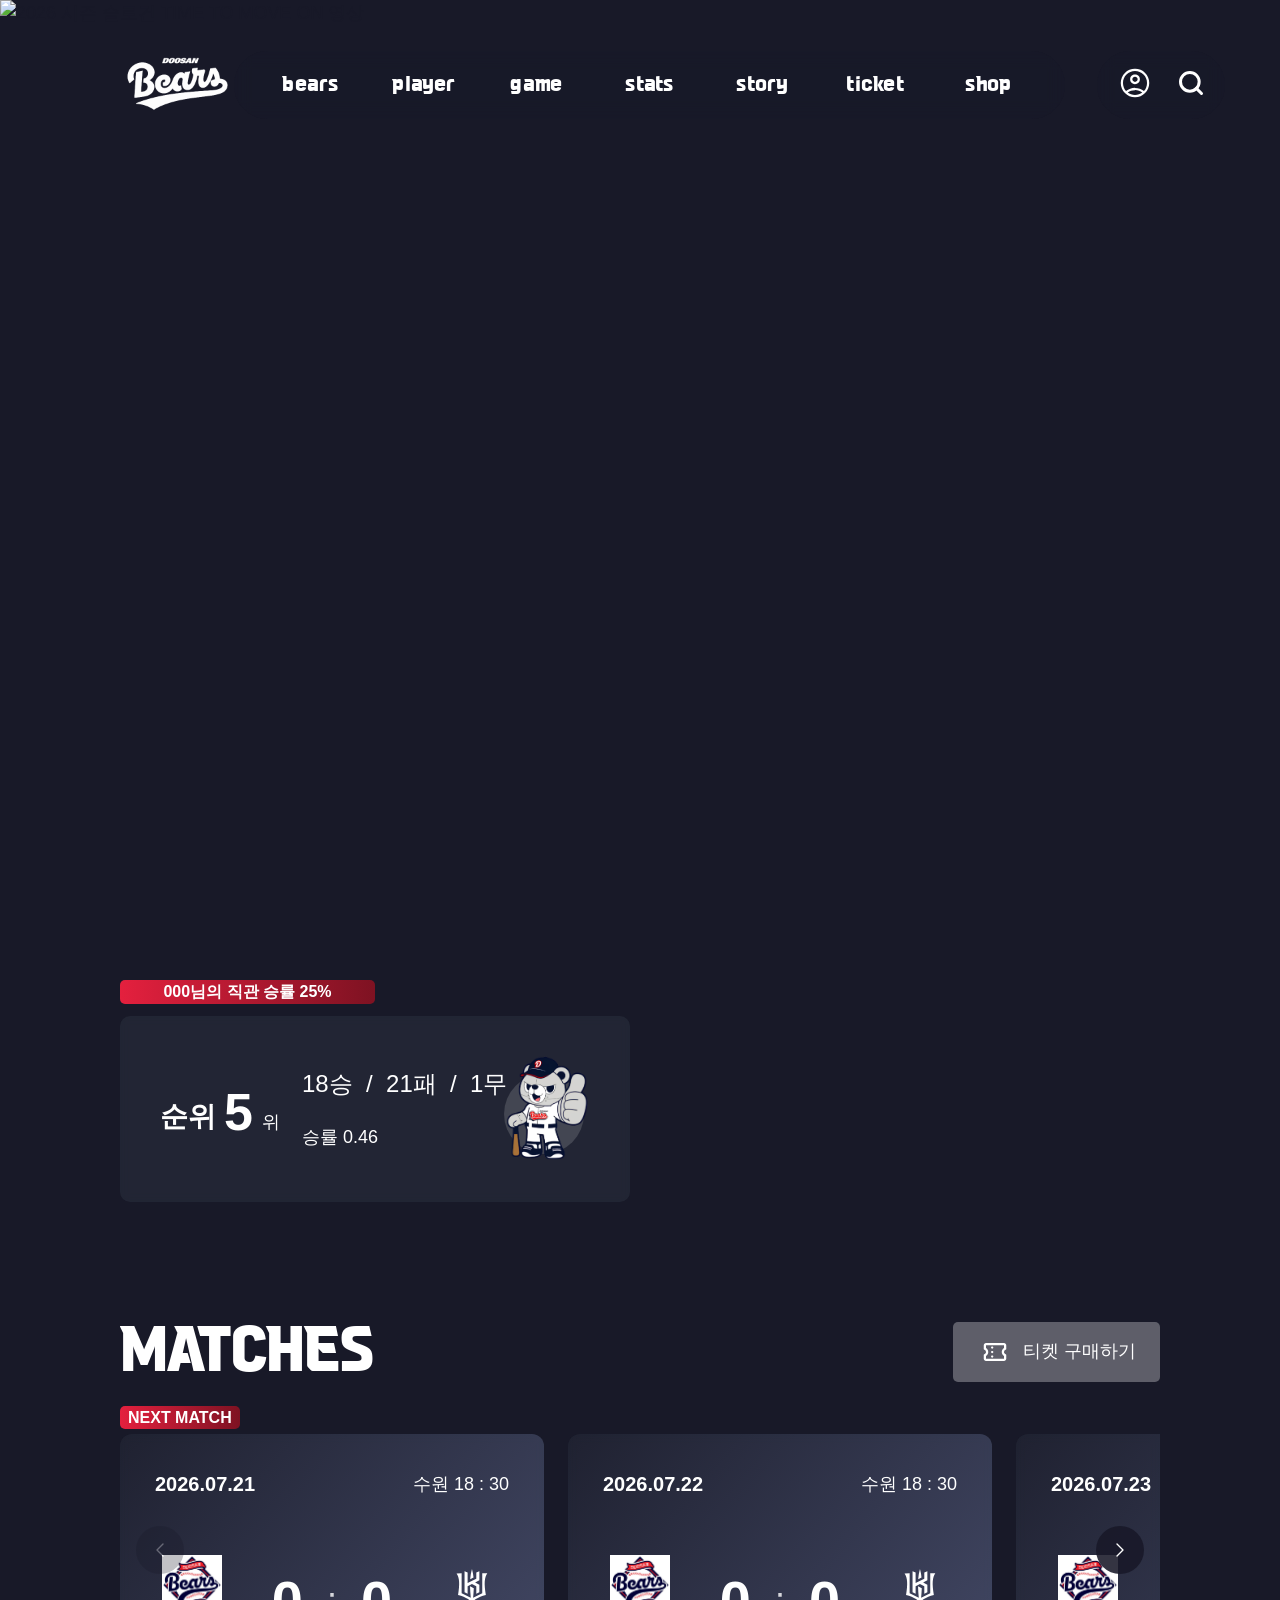
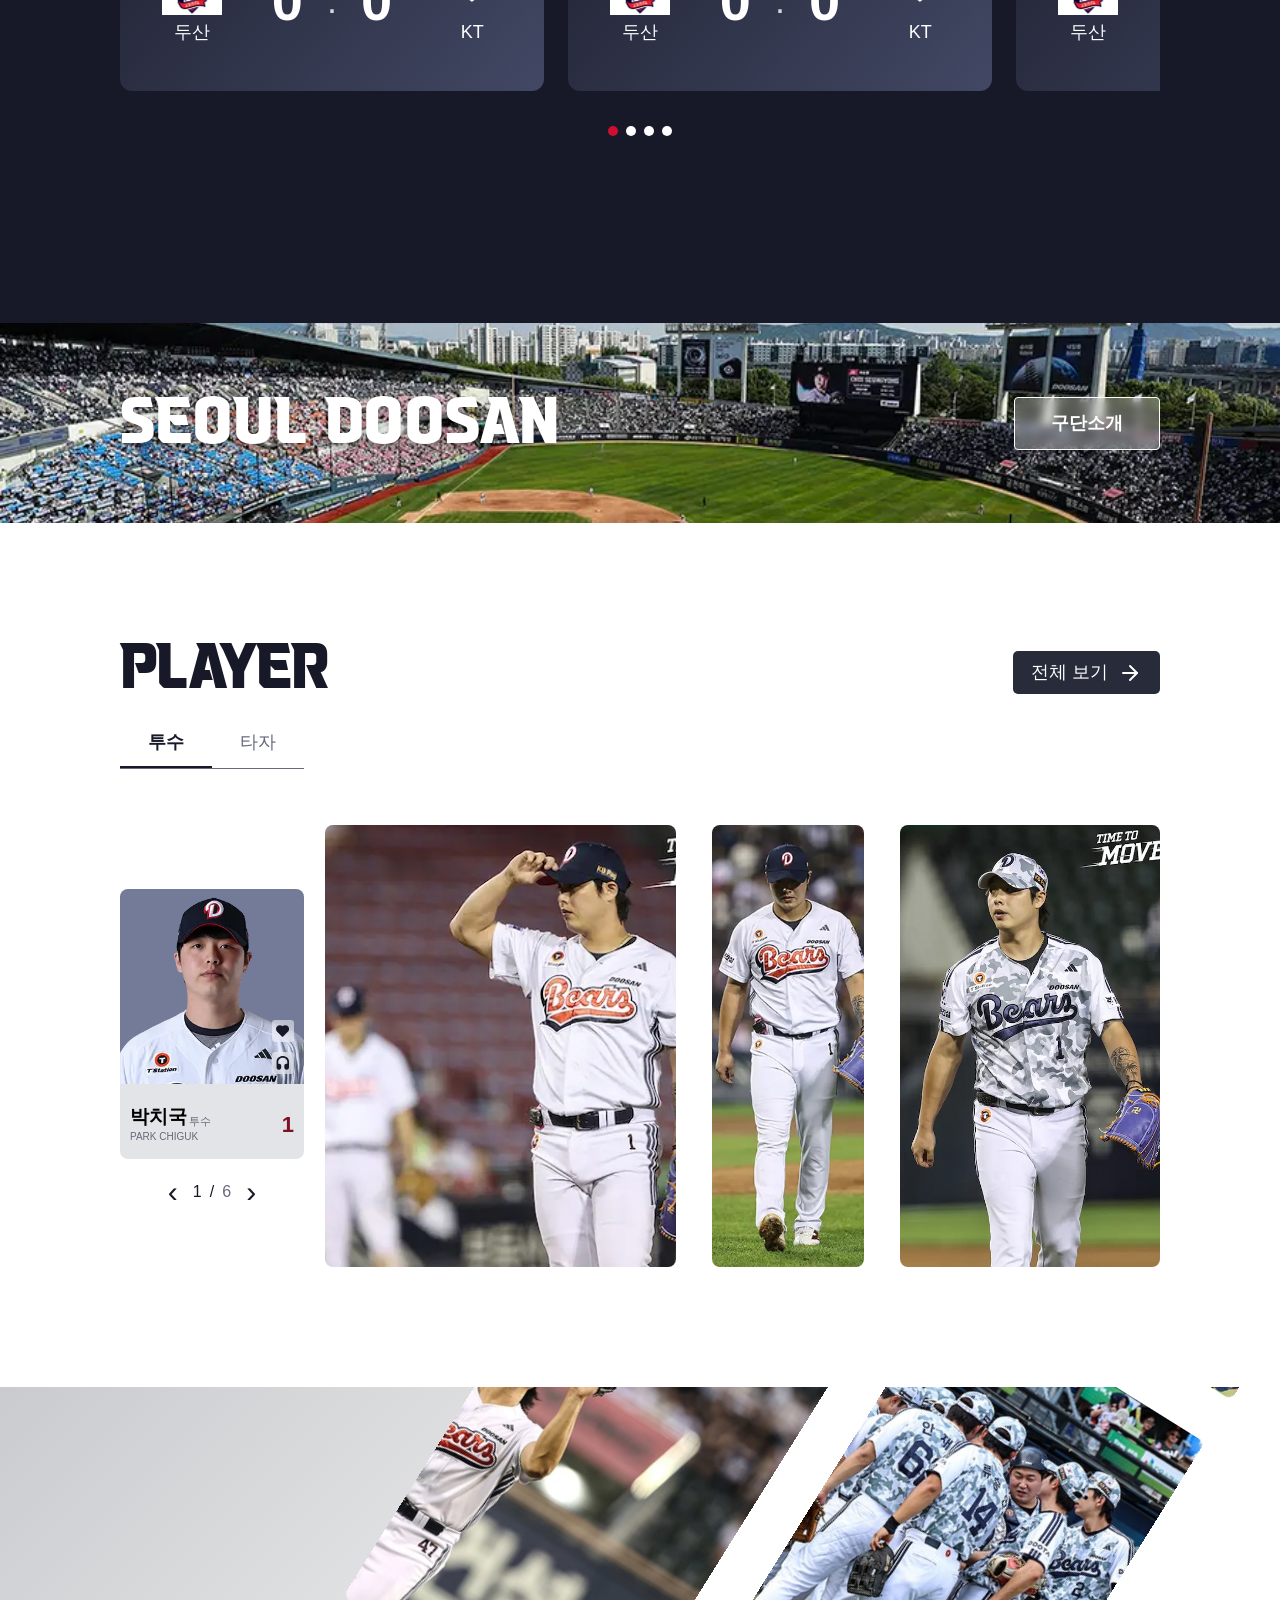
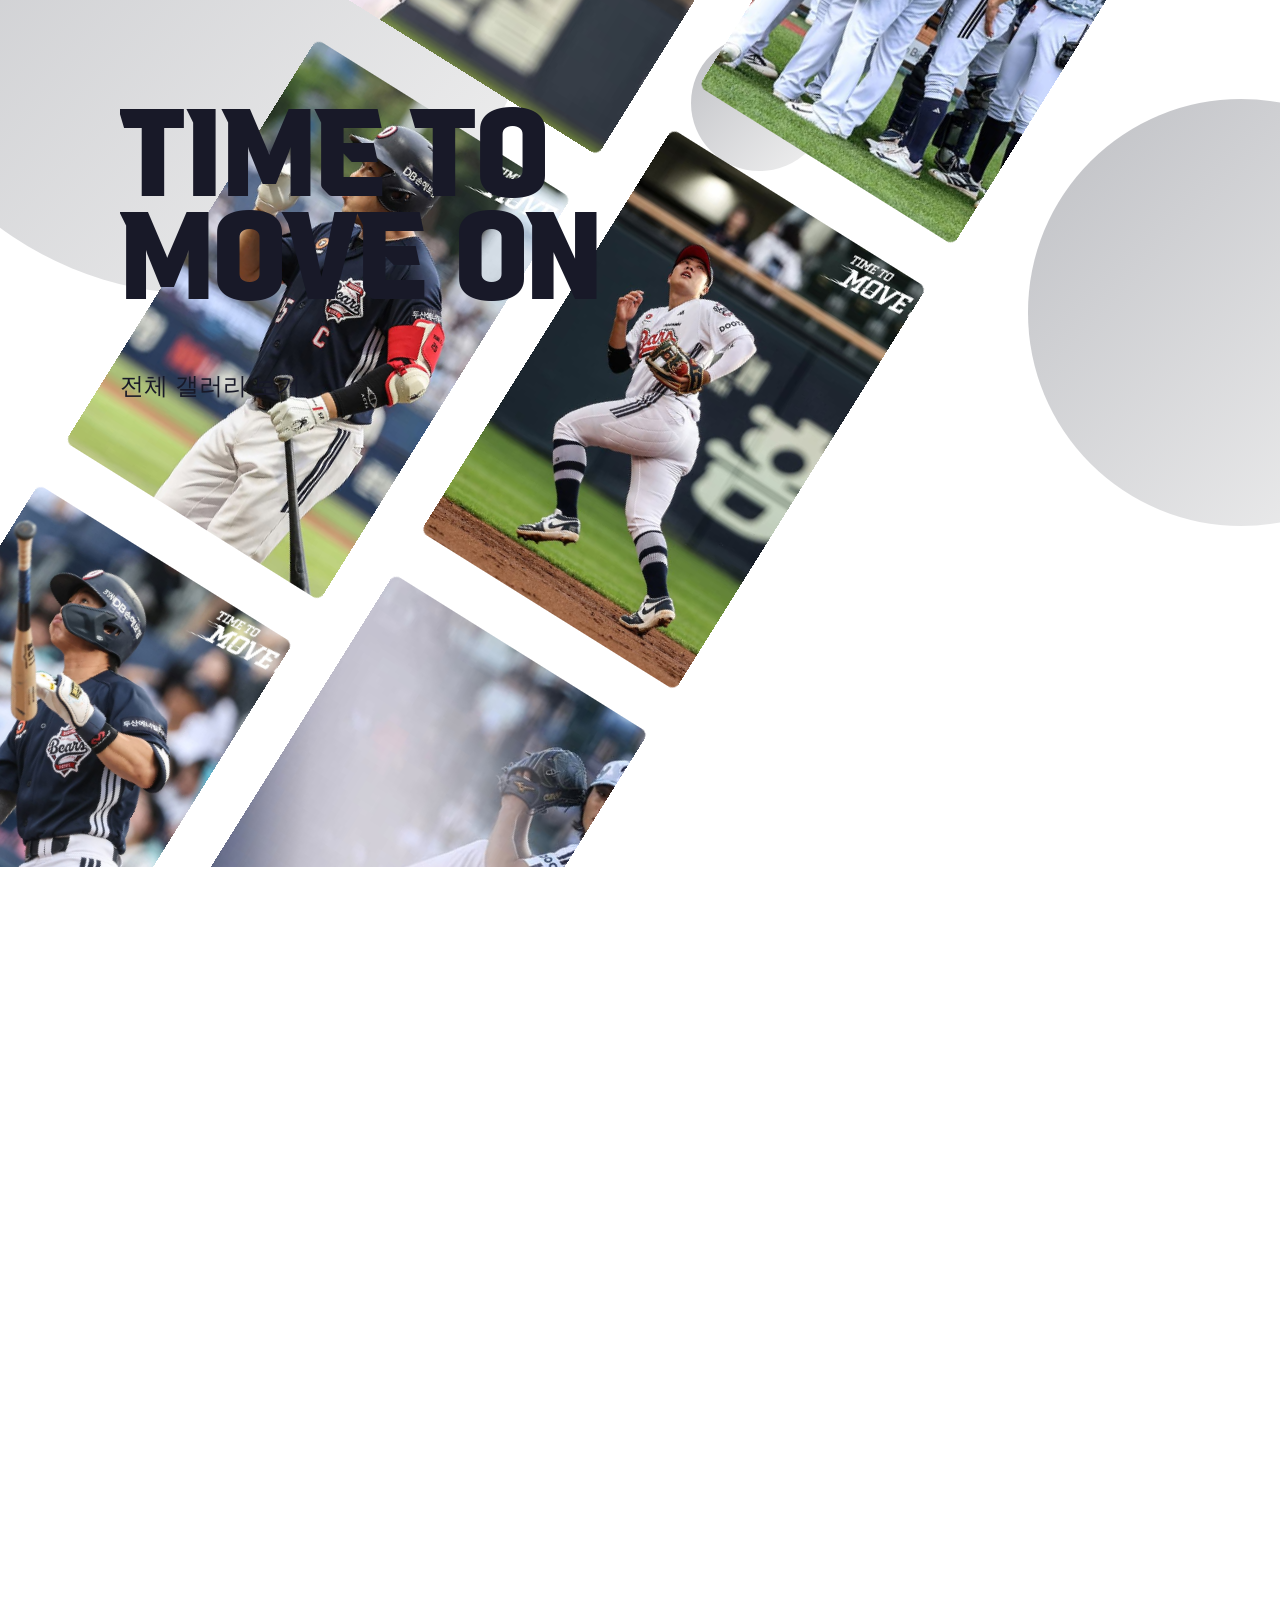
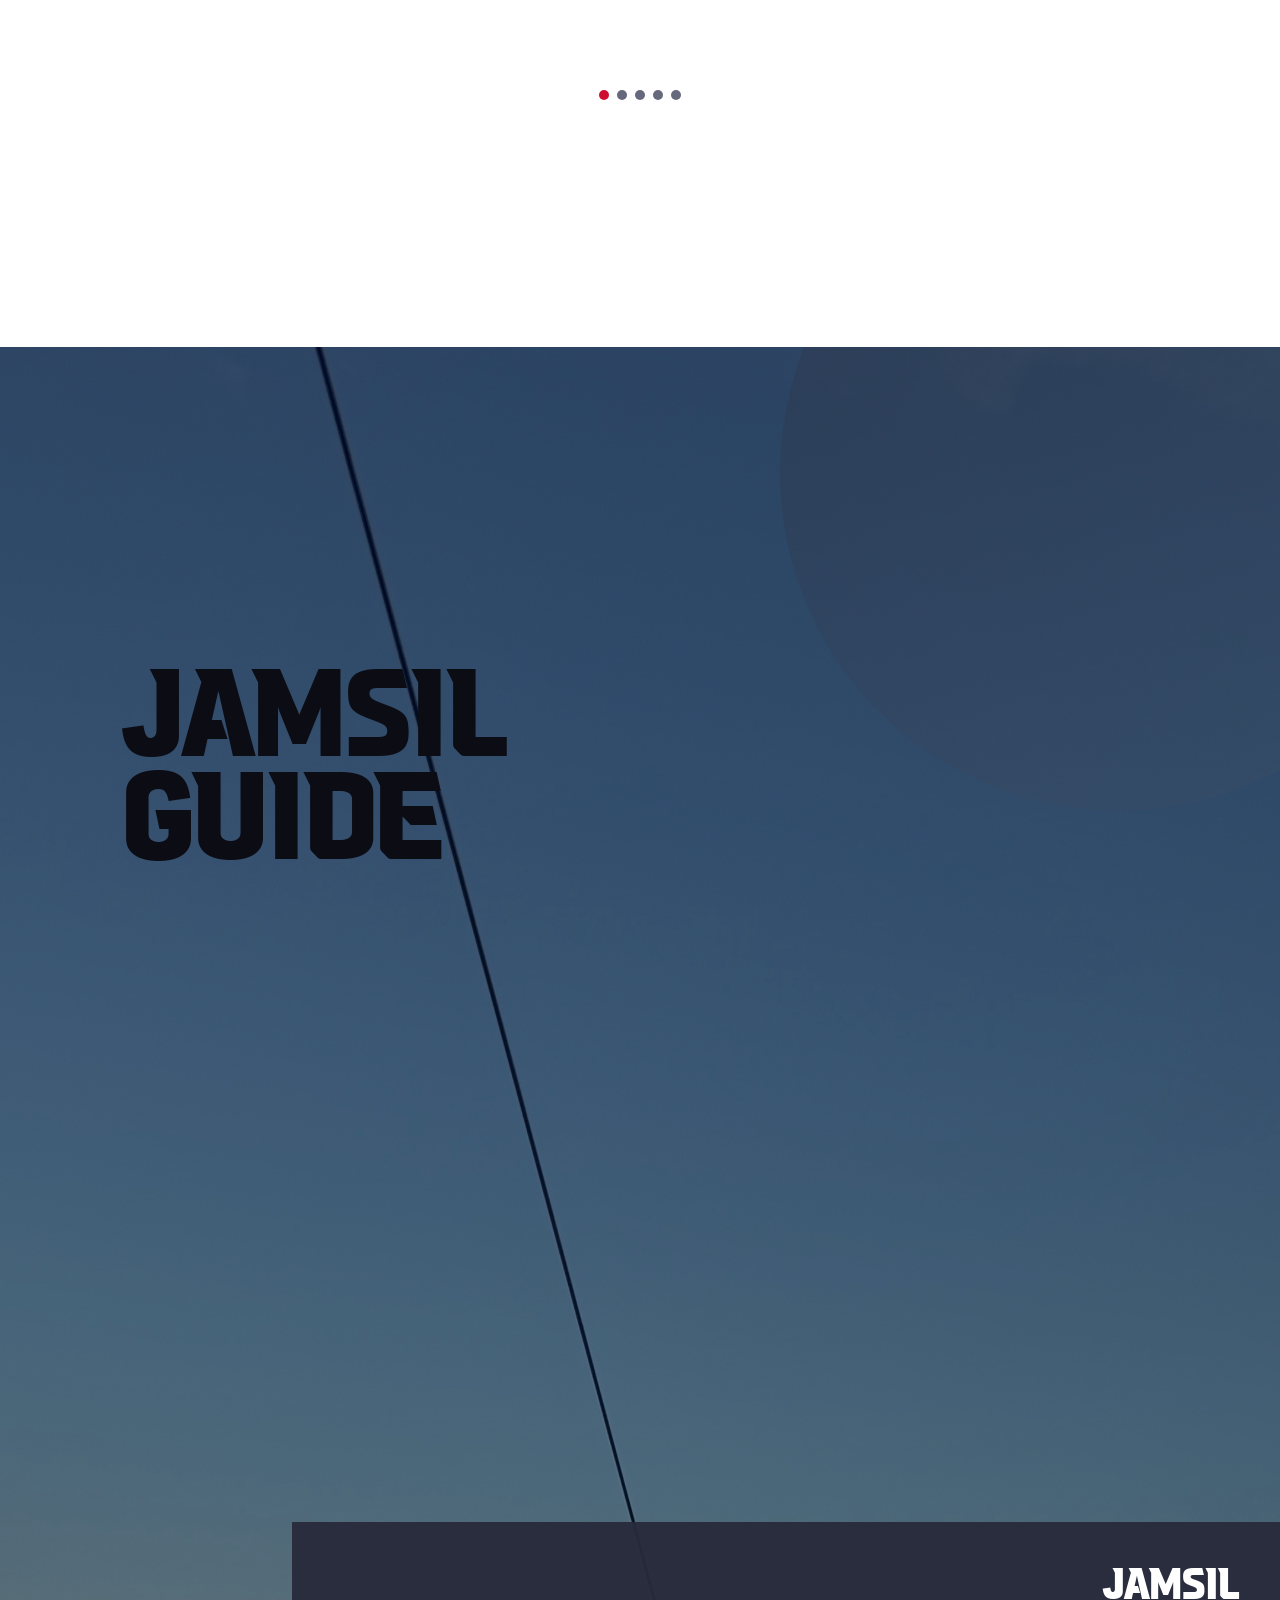
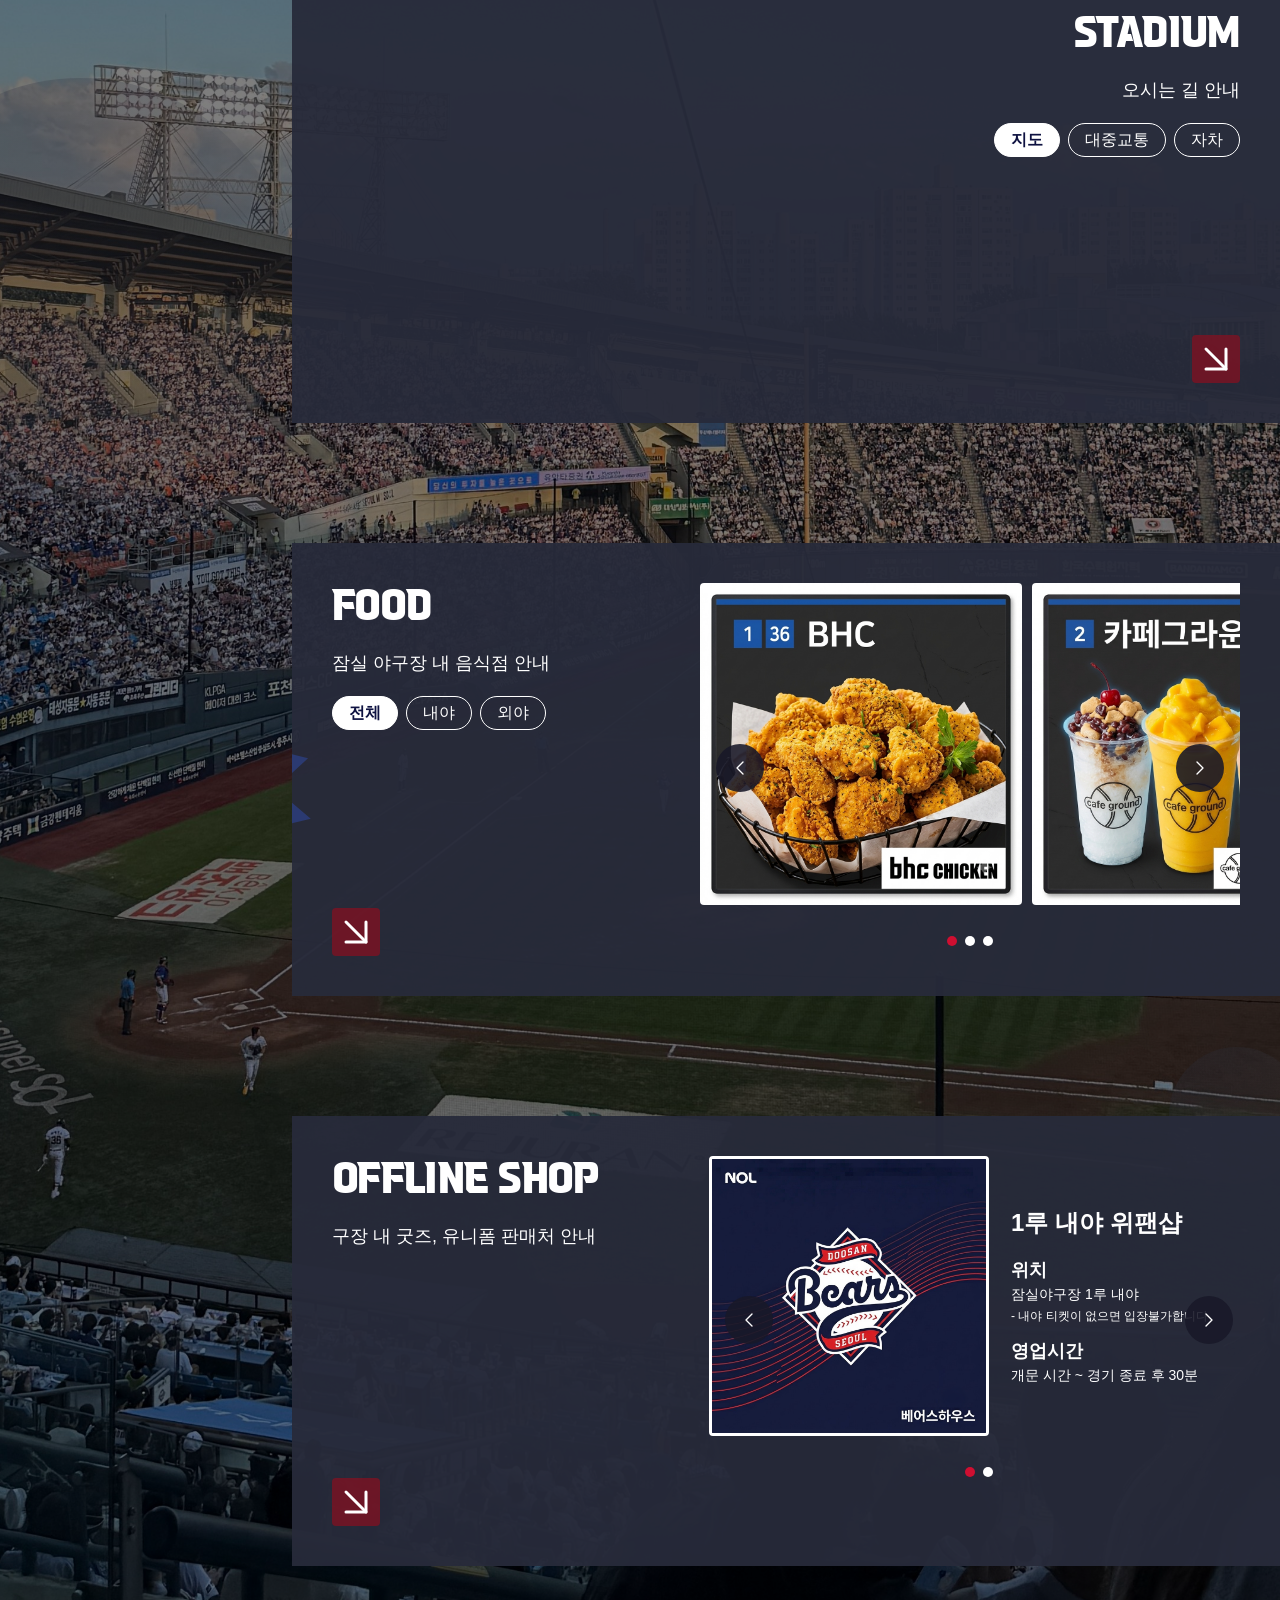
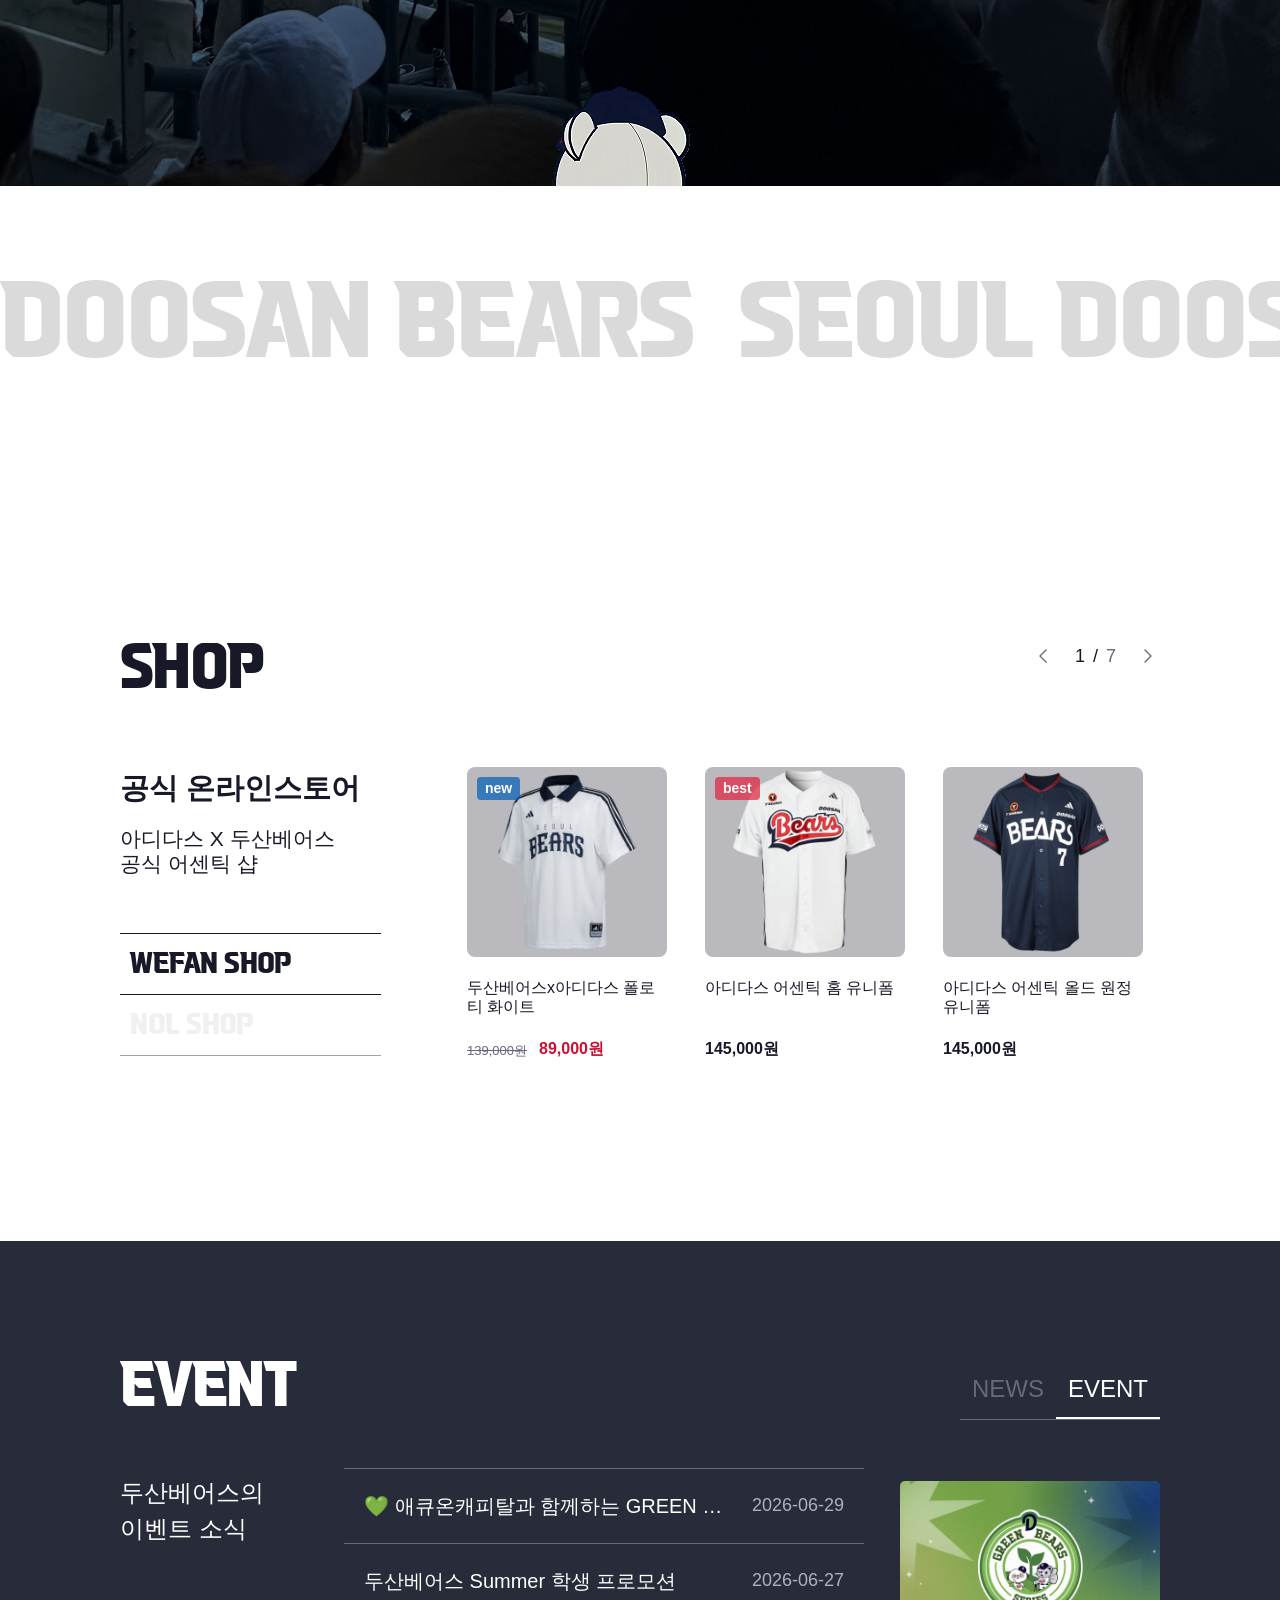
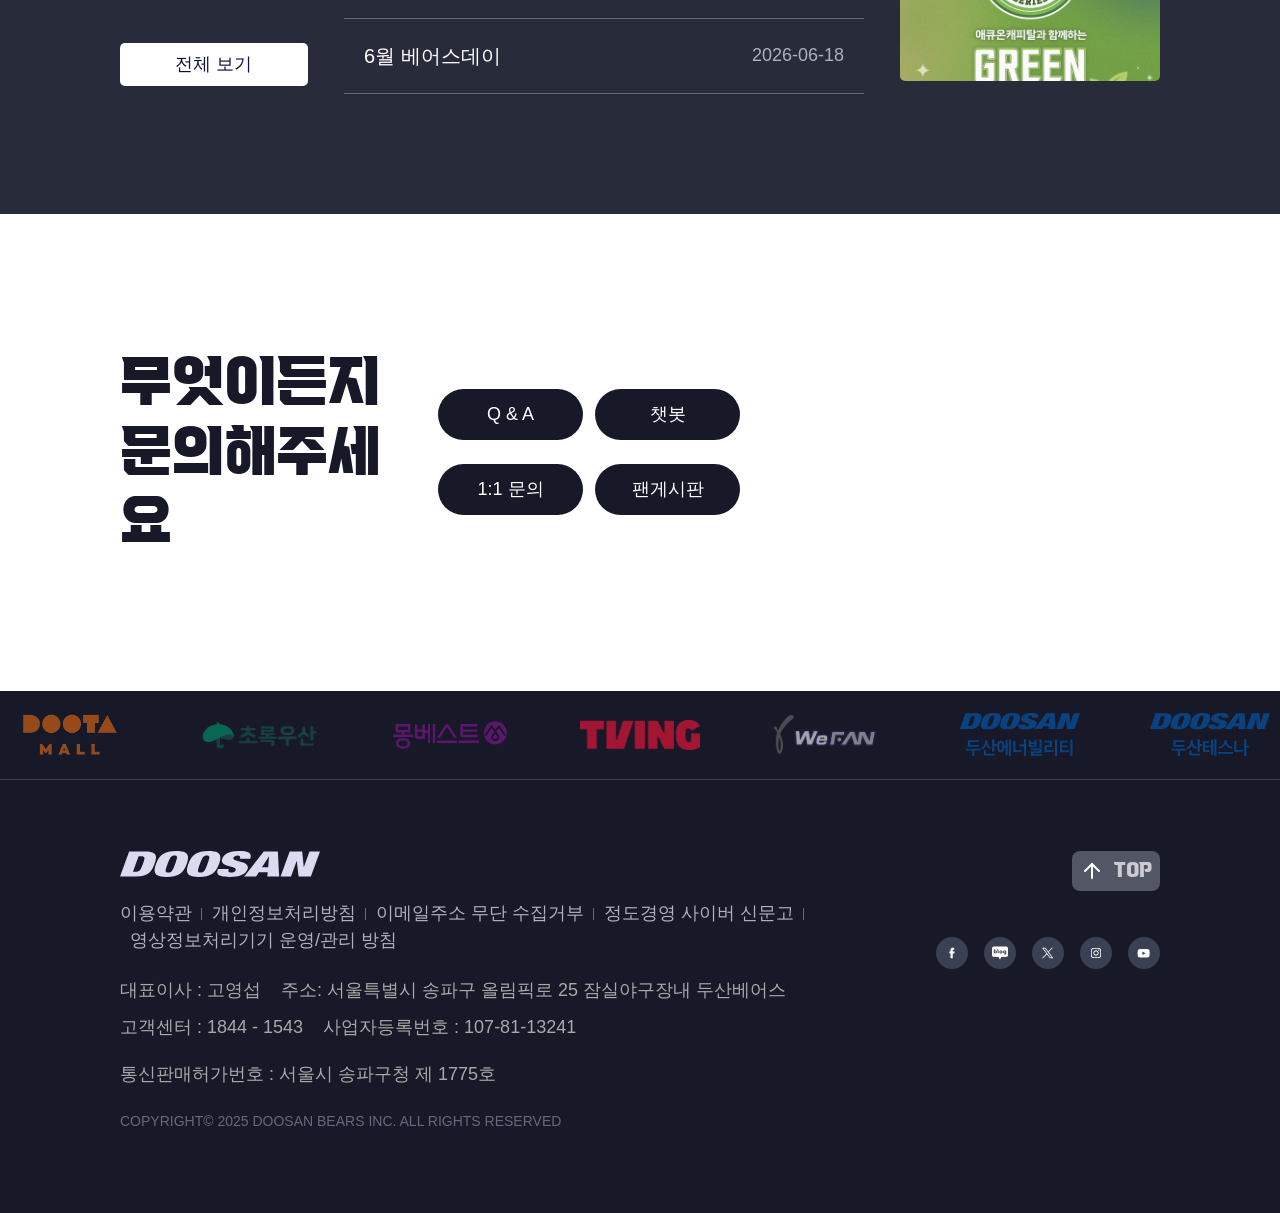
==== commit aa701f10: "수정사항 적용" ====
--- a/index.html
+++ b/index.html
@@ -6,6 +6,24 @@
   <meta name="viewport" content="width=device-width, initial-scale=1">
   <title>두산베어스 | DOOSAN BEARS</title>
   <meta name="description" content="두산베어스 공식 홈페이지. 경기 일정과 순위, 선수단, BEARS TV, 잠실구장 안내, 굿즈샵과 이벤트 소식을 확인하세요.">
+  <!-- 파비콘 세트 (/favicon 폴더에 업로드) -->
+  <link rel="icon" href="/favicon/favicon.ico" sizes="48x48" />
+  <link rel="icon" type="image/png" sizes="16x16" href="/favicon/favicon-16.png" />
+  <link rel="icon" type="image/png" sizes="32x32" href="/favicon/favicon-32.png" />
+  <link rel="apple-touch-icon" href="/favicon/apple-touch-icon.png" />
+  <link rel="icon" type="image/png" sizes="192x192" href="/favicon/icon-192.png" />
+  <link rel="icon" type="image/png" sizes="512x512" href="/favicon/icon-512.png" />
+  <link rel="manifest" href="/favicon/site.webmanifest" />
+
+  <!-- 오픈그래프 (카카오톡/페이스북 등 공유 미리보기) -->
+  <meta property="og:type" content="website" />
+  <meta property="og:site_name" content="복붙랩" />
+  <meta property="og:title" content="복붙랩" />
+  <meta property="og:description" content="웹퍼블리셔와 디자이너를 위한 무료 복붙 작업대. 파비콘, 웹폰트, 아이콘, CSS 코드를 브라우저에서 바로 만들고 복사합니다." />
+  <meta property="og:url" content="https://www.bokbootlab.com/" />
+  <meta property="og:image" content="https://www.bokbootlab.com/og-image.png" />
+  <meta property="og:image:width" content="1200" />
+  <meta property="og:image:height" content="630" />
   <link rel="icon" href="img/logo.png">
   <link rel="stylesheet" href="css/reset.css">
   <link rel="stylesheet" href="css/common.css">
@@ -38,7 +56,7 @@
               <a class="gnb_search" href="#" aria-label="검색"><img src="img/Icon/search.svg" alt=""></a>
               <button type="button" class="gnb_close" id="gnb_close" aria-label="메뉴 닫기">
                 <svg width="24" height="24" viewBox="0 0 24 24" fill="none" xmlns="http://www.w3.org/2000/svg">
-                  <path d="M18 6L6 18M6 6l12 12" stroke="currentColor" stroke-width="2" stroke-linecap="round"/>
+                  <path d="M18 6L6 18M6 6l12 12" stroke="currentColor" stroke-width="2" stroke-linecap="round" />
                 </svg>
               </button>
             </div>
@@ -173,96 +191,107 @@
           </a>
         </div>
 
-      <div class="scroller" data-scroller="match" data-pager="true" data-pager-count="4" data-page-by-card="true" data-drag="true" data-click-slide="true" data-autoplay="800">
-        <ul class="scroller_track type_bleed match_list" data-role="track">
-          <li>
-            <p class="badge_grad">NEXT MATCH</p>
-            <a class="match_card" href="#">
-              <div class="match_desc">
-                <p class="match_date">
-                  <span class="date">2026.07.21</span>
-                  <span class="place">수원 18 : 30</span>
-                </p>
-                <div class="match_team">
-                  <span class="team">
-                    <img src="img/img_emblem_2025_1.webp" alt="">두산
-                  </span>
-                  <span class="match_score">
-                    <b class="home">0</b><span class="sep">:</span><b class="away">0</b>
-                  </span>
-                  <span class="team">
-                    <img src="img/Icon/team_logo/logo_kt.svg" alt="">KT
-                  </span>
+        <div class="scroller" data-scroller="match" data-pager="true" data-pager-count="4" data-page-by-card="true"
+          data-drag="true" data-click-slide="true" data-autoplay="800">
+          <button type="button" class="match_pager_btn type_prev" data-role="prev" aria-label="이전 경기">
+            <img src="img/Icon/chevron-left.svg" alt="">
+          </button>
+          <ul class="scroller_track type_bleed match_list" data-role="track">
+            <li>
+              <p class="badge_grad">NEXT MATCH</p>
+              <a class="match_card" href="#">
+                <div class="match_desc">
+                  <p class="match_date">
+                    <span class="date">2026.07.21</span>
+                    <span class="place">수원 18 : 30</span>
+                  </p>
+                  <div class="match_team">
+                    <span class="team">
+                      <img src="img/img_emblem_2025_1.webp" alt="">두산
+                    </span>
+                    <span class="match_score">
+                      <b class="home">0</b><span class="sep">:</span><b class="away">0</b>
+                    </span>
+                    <span class="team">
+                      <img src="img/Icon/team_logo/logo_kt.svg" alt="">KT
+                    </span>
+                  </div>
                 </div>
-              </div>
-            </a>
-          </li>
-          <li>
-            <a class="match_card" href="#">
-              <div class="match_desc">
-                <p class="match_date">
-                  <span class="date">2026.07.22</span>
-                  <span class="place">수원 18 : 30</span>
-                </p>
-                <div class="match_team">
-                  <span class="team"><img src="img/img_emblem_2025_1.webp" alt="">두산</span>
-                  <span class="match_score"><b class="home">0</b><span class="sep">:</span><b class="away">0</b></span>
-                  <span class="team"><img src="img/Icon/team_logo/logo_kt.svg" alt="">KT</span>
+              </a>
+            </li>
+            <li>
+              <a class="match_card" href="#">
+                <div class="match_desc">
+                  <p class="match_date">
+                    <span class="date">2026.07.22</span>
+                    <span class="place">수원 18 : 30</span>
+                  </p>
+                  <div class="match_team">
+                    <span class="team"><img src="img/img_emblem_2025_1.webp" alt="">두산</span>
+                    <span class="match_score"><b class="home">0</b><span class="sep">:</span><b
+                        class="away">0</b></span>
+                    <span class="team"><img src="img/Icon/team_logo/logo_kt.svg" alt="">KT</span>
+                  </div>
                 </div>
-              </div>
-            </a>
-          </li>
-          <li>
-            <a class="match_card" href="#">
-              <div class="match_desc">
-                <p class="match_date">
-                  <span class="date">2026.07.23</span>
-                  <span class="place">수원 18 : 30</span>
-                </p>
-                <div class="match_team">
-                  <span class="team"><img src="img/img_emblem_2025_1.webp" alt="">두산</span>
-                  <span class="match_score"><b class="home">0</b><span class="sep">:</span><b class="away">0</b></span>
-                  <span class="team"><img src="img/Icon/team_logo/logo_kt.svg" alt="">KT</span>
+              </a>
+            </li>
+            <li>
+              <a class="match_card" href="#">
+                <div class="match_desc">
+                  <p class="match_date">
+                    <span class="date">2026.07.23</span>
+                    <span class="place">수원 18 : 30</span>
+                  </p>
+                  <div class="match_team">
+                    <span class="team"><img src="img/img_emblem_2025_1.webp" alt="">두산</span>
+                    <span class="match_score"><b class="home">0</b><span class="sep">:</span><b
+                        class="away">0</b></span>
+                    <span class="team"><img src="img/Icon/team_logo/logo_kt.svg" alt="">KT</span>
+                  </div>
                 </div>
-              </div>
-            </a>
-          </li>
-          <li>
-            <a class="match_card" href="#">
-              <div class="match_desc">
-                <p class="match_date">
-                  <span class="date">2026.07.24</span>
-                  <span class="place">잠실 18 : 30</span>
-                </p>
-                <div class="match_team">
-                  <span class="team"><img src="img/img_emblem_2025_1.webp" alt="">두산</span>
-                  <span class="match_score"><b class="home">0</b><span class="sep">:</span><b class="away">0</b></span>
-                  <span class="team"><img src="img/Icon/team_logo/logo_kt.svg" alt="">KT</span>
+              </a>
+            </li>
+            <li>
+              <a class="match_card" href="#">
+                <div class="match_desc">
+                  <p class="match_date">
+                    <span class="date">2026.07.24</span>
+                    <span class="place">잠실 18 : 30</span>
+                  </p>
+                  <div class="match_team">
+                    <span class="team"><img src="img/img_emblem_2025_1.webp" alt="">두산</span>
+                    <span class="match_score"><b class="home">0</b><span class="sep">:</span><b
+                        class="away">0</b></span>
+                    <span class="team"><img src="img/Icon/team_logo/logo_kt.svg" alt="">KT</span>
+                  </div>
                 </div>
-              </div>
-            </a>
-          </li>
-          <li>
-            <a class="match_card" href="#">
-              <div class="match_desc">
-                <p class="match_date">
-                  <span class="date">2026.07.21</span>
-                  <span class="place">수원 18 : 30</span>
-                </p>
-                <div class="match_team">
-                  <span class="team"><img src="img/img_emblem_2025_1.webp" alt="">두산</span>
-                  <span class="match_score"><b class="home">0</b><span class="sep">:</span><b class="away">0</b></span>
-                  <span class="team"><img src="img/Icon/team_logo/logo_kt.svg" alt="">KT</span>
+              </a>
+            </li>
+            <li>
+              <a class="match_card" href="#">
+                <div class="match_desc">
+                  <p class="match_date">
+                    <span class="date">2026.07.21</span>
+                    <span class="place">수원 18 : 30</span>
+                  </p>
+                  <div class="match_team">
+                    <span class="team"><img src="img/img_emblem_2025_1.webp" alt="">두산</span>
+                    <span class="match_score"><b class="home">0</b><span class="sep">:</span><b
+                        class="away">0</b></span>
+                    <span class="team"><img src="img/Icon/team_logo/logo_kt.svg" alt="">KT</span>
+                  </div>
                 </div>
-              </div>
-            </a>
-          </li>
-        </ul>
-      </div>
-
-      <div class="scroll_nav match_nav" data-scroller-nav="match">
-        <span class="scroll_dots type_dark" data-role="dots" aria-label="경기 일정 페이지"></span>
-      </div>
+              </a>
+            </li>
+          </ul>
+          <button type="button" class="match_pager_btn type_next" data-role="next" aria-label="다음 경기">
+            <img src="img/Icon/chevron-left.svg" alt="">
+          </button>
+        </div>
+
+        <div class="scroll_nav match_nav" data-scroller-nav="match">
+          <span class="scroll_dots type_dark" data-role="dots" aria-label="경기 일정 페이지"></span>
+        </div>
     </section>
 
     <!-- ============================= 03. INFO ============================= -->
@@ -290,46 +319,129 @@
         <div class="desktop_player_list">
           <article class="desktop_player_row" id="desktop_player_1">
             <div class="desktop_player_side">
-              <a class="profile_card" href="#"><span class="profile_img"><img src="img/player/pitcher/01_park.webp" alt="박치국 선수"><span class="profile_icons"><span><img src="img/Icon/heart.svg" alt=""></span><span><img src="img/Icon/headphones.svg" alt=""></span></span></span><span class="profile_tit"><span class="profile_name_group"><span class="profile_name"><strong>박치국</strong><span>투수</span></span><span class="profile_roman">PARK CHIGUK</span></span><span class="profile_no">1</span></span></a>
-              <nav class="desktop_player_pager" aria-label="투수 목록"><a class="pager_arrow" href="#desktop_player_17" aria-label="이전 선수">‹</a><span>1</span><span>/</span><span>6</span><a class="pager_arrow" href="#desktop_player_4" aria-label="다음 선수">›</a></nav>
-            </div>
-            <div class="desktop_player_photos"><img src="img/player/pitcher/01_park_more1.webp" alt="경기 중인 박치국 선수"><img src="img/player/pitcher/01_park_more2.webp" alt="마운드로 향하는 박치국 선수"><img src="img/player/pitcher/01_park_more3.webp" alt="투구를 준비하는 박치국 선수"></div>
+              <a class="profile_card" href="#"><span class="profile_img"><img src="img/player/pitcher/01_park.webp"
+                    alt="박치국 선수"><span class="profile_icons"><span><img src="img/Icon/heart.svg"
+                        alt=""></span><span><img src="img/Icon/headphones.svg" alt=""></span></span></span><span
+                  class="profile_tit"><span class="profile_name_group"><span
+                      class="profile_name"><strong>박치국</strong><span>투수</span></span><span class="profile_roman">PARK
+                      CHIGUK</span></span><span class="profile_no">1</span></span></a>
+              <nav class="desktop_player_pager" aria-label="투수 목록"><a class="pager_arrow" href="#desktop_player_17"
+                  aria-label="이전 선수">‹</a><span>1</span><span>/</span><span>6</span><a class="pager_arrow"
+                  href="#desktop_player_4" aria-label="다음 선수">›</a></nav>
+            </div>
+            <div class="desktop_player_photos"><img src="img/player/pitcher/01_park_more1.webp" alt="경기 중인 박치국 선수"><img
+                src="img/player/pitcher/01_park_more2.webp" alt="마운드로 향하는 박치국 선수"><img
+                src="img/player/pitcher/01_park_more3.webp" alt="투구를 준비하는 박치국 선수"></div>
           </article>
           <article class="desktop_player_row" id="desktop_player_4">
             <div class="desktop_player_side">
-              <a class="profile_card" href="#"><span class="profile_img"><img src="img/player/pitcher/04_kim.webp" alt="김동주 선수"><span class="profile_icons"><span><img src="img/Icon/heart.svg" alt=""></span><span><img src="img/Icon/headphones.svg" alt=""></span></span></span><span class="profile_tit"><span class="profile_name_group"><span class="profile_name"><strong>김동주</strong><span>투수</span></span><span class="profile_roman">KIM DONGJU</span></span><span class="profile_no">4</span></span></a>
-              <nav class="desktop_player_pager" aria-label="투수 목록"><a class="pager_arrow" href="#desktop_player_1" aria-label="이전 선수">‹</a><span>2</span><span>/</span><span>6</span><a class="pager_arrow" href="#desktop_player_12" aria-label="다음 선수">›</a></nav>
-            </div>
-            <div class="desktop_player_photos"><img src="img/player/pitcher/04_kim_more1.webp" alt="경기 중인 김동주 선수"><img src="img/player/pitcher/04_kim_more2.webp" alt="김동주 선수"><img src="img/player/pitcher/04_kim_more3.webp" alt="김동주 선수"></div>
+              <a class="profile_card" href="#"><span class="profile_img"><img src="img/player/pitcher/04_kim.webp"
+                    alt="김동주 선수"><span class="profile_icons"><span><img src="img/Icon/heart.svg"
+                        alt=""></span><span><img src="img/Icon/headphones.svg" alt=""></span></span></span><span
+                  class="profile_tit"><span class="profile_name_group"><span
+                      class="profile_name"><strong>김동주</strong><span>투수</span></span><span class="profile_roman">KIM
+                      DONGJU</span></span><span class="profile_no">4</span></span></a>
+              <nav class="desktop_player_pager" aria-label="투수 목록"><a class="pager_arrow" href="#desktop_player_1"
+                  aria-label="이전 선수">‹</a><span>2</span><span>/</span><span>6</span><a class="pager_arrow"
+                  href="#desktop_player_12" aria-label="다음 선수">›</a></nav>
+            </div>
+            <div class="desktop_player_photos"><img src="img/player/pitcher/04_kim_more1.webp" alt="경기 중인 김동주 선수"><img
+                src="img/player/pitcher/04_kim_more2.webp" alt="김동주 선수"><img src="img/player/pitcher/04_kim_more3.webp"
+                alt="김동주 선수"></div>
           </article>
           <article class="desktop_player_row" id="desktop_player_12">
             <div class="desktop_player_side">
-              <a class="profile_card" href="#"><span class="profile_img"><img src="img/player/pitcher/12_takada.webp" alt="타카다 타쿠토 선수"><span class="profile_icons"><span><img src="img/Icon/heart.svg" alt=""></span><span><img src="img/Icon/headphones.svg" alt=""></span></span></span><span class="profile_tit"><span class="profile_name_group"><span class="profile_name"><strong>타카다 타쿠토</strong><span>투수</span></span><span class="profile_roman">TAKADA TAKUTO</span></span><span class="profile_no">12</span></span></a>
-              <nav class="desktop_player_pager" aria-label="투수 목록"><a class="pager_arrow" href="#desktop_player_4" aria-label="이전 선수">‹</a><span>3</span><span>/</span><span>6</span><a class="pager_arrow" href="#desktop_player_15" aria-label="다음 선수">›</a></nav>
-            </div>
-            <div class="desktop_player_photos"><img src="img/player/pitcher/12_takada_more1.webp" alt="경기 중인 타카다 타쿠토 선수"><img src="img/player/pitcher/12_takada_more2.webp" alt="타카다 타쿠토 선수"><img src="img/player/pitcher/12_takada_more3.webp" alt="타카다 타쿠토 선수"></div>
+              <a class="profile_card" href="#"><span class="profile_img"><img src="img/player/pitcher/12_takada.webp"
+                    alt="타카다 타쿠토 선수"><span class="profile_icons"><span><img src="img/Icon/heart.svg"
+                        alt=""></span><span><img src="img/Icon/headphones.svg" alt=""></span></span></span><span
+                  class="profile_tit"><span class="profile_name_group"><span class="profile_name"><strong>타카다
+                        타쿠토</strong><span>투수</span></span><span class="profile_roman">TAKADA TAKUTO</span></span><span
+                    class="profile_no">12</span></span></a>
+              <nav class="desktop_player_pager" aria-label="투수 목록"><a class="pager_arrow" href="#desktop_player_4"
+                  aria-label="이전 선수">‹</a><span>3</span><span>/</span><span>6</span><a class="pager_arrow"
+                  href="#desktop_player_15" aria-label="다음 선수">›</a></nav>
+            </div>
+            <div class="desktop_player_photos"><img src="img/player/pitcher/12_takada_more1.webp"
+                alt="경기 중인 타카다 타쿠토 선수"><img src="img/player/pitcher/12_takada_more2.webp" alt="타카다 타쿠토 선수"><img
+                src="img/player/pitcher/12_takada_more3.webp" alt="타카다 타쿠토 선수"></div>
           </article>
           <article class="desktop_player_row" id="desktop_player_15">
             <div class="desktop_player_side">
-              <a class="profile_card" href="#"><span class="profile_img"><img src="img/player/pitcher/15_choi.webp" alt="최주형 선수"><span class="profile_icons"><span><img src="img/Icon/heart.svg" alt=""></span><span><img src="img/Icon/headphones.svg" alt=""></span></span></span><span class="profile_tit"><span class="profile_name_group"><span class="profile_name"><strong>최주형</strong><span>투수</span></span><span class="profile_roman">CHOI JUHYEONG</span></span><span class="profile_no">15</span></span></a>
-              <nav class="desktop_player_pager" aria-label="투수 목록"><a class="pager_arrow" href="#desktop_player_12" aria-label="이전 선수">‹</a><span>4</span><span>/</span><span>6</span><a class="pager_arrow" href="#desktop_player_16" aria-label="다음 선수">›</a></nav>
-            </div>
-            <div class="desktop_player_photos"><span class="desktop_player_placeholder">이미지 준비중</span><span class="desktop_player_placeholder">이미지 준비중</span><span class="desktop_player_placeholder">이미지 준비중</span></div>
+              <a class="profile_card" href="#"><span class="profile_img"><img src="img/player/pitcher/15_choi.webp"
+                    alt="최주형 선수"><span class="profile_icons"><span><img src="img/Icon/heart.svg"
+                        alt=""></span><span><img src="img/Icon/headphones.svg" alt=""></span></span></span><span
+                  class="profile_tit"><span class="profile_name_group"><span
+                      class="profile_name"><strong>최주형</strong><span>투수</span></span><span class="profile_roman">CHOI
+                      JUHYEONG</span></span><span class="profile_no">15</span></span></a>
+              <nav class="desktop_player_pager" aria-label="투수 목록"><a class="pager_arrow" href="#desktop_player_12"
+                  aria-label="이전 선수">‹</a><span>4</span><span>/</span><span>6</span><a class="pager_arrow"
+                  href="#desktop_player_16" aria-label="다음 선수">›</a></nav>
+            </div>
+            <div class="desktop_player_photos"><span class="desktop_player_placeholder">이미지 준비중</span><span
+                class="desktop_player_placeholder">이미지 준비중</span><span class="desktop_player_placeholder">이미지 준비중</span>
+            </div>
           </article>
           <article class="desktop_player_row" id="desktop_player_16">
             <div class="desktop_player_side">
-              <a class="profile_card" href="#"><span class="profile_img"><img src="img/player/pitcher/16_kim.webp" alt="김정우 선수"><span class="profile_icons"><span><img src="img/Icon/heart.svg" alt=""></span><span><img src="img/Icon/headphones.svg" alt=""></span></span></span><span class="profile_tit"><span class="profile_name_group"><span class="profile_name"><strong>김정우</strong><span>투수</span></span><span class="profile_roman">KIM JEONG WOO</span></span><span class="profile_no">16</span></span></a>
-              <nav class="desktop_player_pager" aria-label="투수 목록"><a class="pager_arrow" href="#desktop_player_15" aria-label="이전 선수">‹</a><span>5</span><span>/</span><span>6</span><a class="pager_arrow" href="#desktop_player_17" aria-label="다음 선수">›</a></nav>
-            </div>
-            <div class="desktop_player_photos"><img src="img/player/pitcher/16_kim_more1.webp" alt="경기 중인 김정우 선수"><img src="img/player/pitcher/16_kim_more2.webp" alt="김정우 선수"><img src="img/player/pitcher/16_kim_more3.webp" alt="김정우 선수"></div>
+              <a class="profile_card" href="#"><span class="profile_img"><img src="img/player/pitcher/16_kim.webp"
+                    alt="김정우 선수"><span class="profile_icons"><span><img src="img/Icon/heart.svg"
+                        alt=""></span><span><img src="img/Icon/headphones.svg" alt=""></span></span></span><span
+                  class="profile_tit"><span class="profile_name_group"><span
+                      class="profile_name"><strong>김정우</strong><span>투수</span></span><span class="profile_roman">KIM
+                      JEONG WOO</span></span><span class="profile_no">16</span></span></a>
+              <nav class="desktop_player_pager" aria-label="투수 목록"><a class="pager_arrow" href="#desktop_player_15"
+                  aria-label="이전 선수">‹</a><span>5</span><span>/</span><span>6</span><a class="pager_arrow"
+                  href="#desktop_player_17" aria-label="다음 선수">›</a></nav>
+            </div>
+            <div class="desktop_player_photos"><img src="img/player/pitcher/16_kim_more1.webp" alt="경기 중인 김정우 선수"><img
+                src="img/player/pitcher/16_kim_more2.webp" alt="김정우 선수"><img src="img/player/pitcher/16_kim_more3.webp"
+                alt="김정우 선수"></div>
           </article>
           <article class="desktop_player_row" id="desktop_player_17">
             <div class="desktop_player_side">
-              <a class="profile_card" href="#"><span class="profile_img"><img src="img/player/pitcher/17_park.webp" alt="박정수 선수"><span class="profile_icons"><span><img src="img/Icon/heart.svg" alt=""></span><span><img src="img/Icon/headphones.svg" alt=""></span></span></span><span class="profile_tit"><span class="profile_name_group"><span class="profile_name"><strong>박정수</strong><span>투수</span></span><span class="profile_roman">PARK JUNG SOO</span></span><span class="profile_no">17</span></span></a>
-              <nav class="desktop_player_pager" aria-label="투수 목록"><a class="pager_arrow" href="#desktop_player_16" aria-label="이전 선수">‹</a><span>6</span><span>/</span><span>6</span><a class="pager_arrow" href="#desktop_player_1" aria-label="다음 선수">›</a></nav>
-            </div>
-            <div class="desktop_player_photos"><img src="img/player/pitcher/17_park_more1.webp" alt="경기 중인 박정수 선수"><img src="img/player/pitcher/17_park_more2.webp" alt="박정수 선수"><img src="img/player/pitcher/17_park_more3.webp" alt="박정수 선수"></div>
+              <a class="profile_card" href="#"><span class="profile_img"><img src="img/player/pitcher/17_park.webp"
+                    alt="박정수 선수"><span class="profile_icons"><span><img src="img/Icon/heart.svg"
+                        alt=""></span><span><img src="img/Icon/headphones.svg" alt=""></span></span></span><span
+                  class="profile_tit"><span class="profile_name_group"><span
+                      class="profile_name"><strong>박정수</strong><span>투수</span></span><span class="profile_roman">PARK
+                      JUNG SOO</span></span><span class="profile_no">17</span></span></a>
+              <nav class="desktop_player_pager" aria-label="투수 목록"><a class="pager_arrow" href="#desktop_player_16"
+                  aria-label="이전 선수">‹</a><span>6</span><span>/</span><span>6</span><a class="pager_arrow"
+                  href="#desktop_player_1" aria-label="다음 선수">›</a></nav>
+            </div>
+            <div class="desktop_player_photos"><img src="img/player/pitcher/17_park_more1.webp" alt="경기 중인 박정수 선수"><img
+                src="img/player/pitcher/17_park_more2.webp" alt="박정수 선수"><img
+                src="img/player/pitcher/17_park_more3.webp" alt="박정수 선수"></div>
           </article>
+        </div>
+      </div>
+    </section>
+
+    <section class="player player_mobile" id="player_mobile" aria-label="선수 소개">
+      <div class="player_mobile_inner">
+        <div class="player_mobile_head">
+          <div class="player_mobile_title">
+            <h2 class="tit_section">player</h2>
+            <a class="btn_more" href="#">전체 보기 <img class="ico" src="img/Icon/arrow-right.svg" alt=""></a>
+          </div>
+          <div class="player_mobile_tabs" role="tablist" aria-label="선수 구분">
+            <button type="button" class="is_active" role="tab" id="mobile_tab_pitcher"
+              aria-controls="mobile_player_panel" aria-selected="true" tabindex="0"
+              data-mobile-player-tab="pitcher">투수</button>
+            <button type="button" role="tab" id="mobile_tab_hitter" aria-controls="mobile_player_panel"
+              aria-selected="false" tabindex="-1" data-mobile-player-tab="hitter">타자</button>
+          </div>
+        </div>
+        <div class="player_mobile_stage">
+          <div id="mobile_player_panel" role="tabpanel" aria-labelledby="mobile_tab_pitcher" data-mobile-player-slides>
+          </div>
+          <nav class="player_mobile_pager" aria-label="선수 목록">
+            <button type="button" data-mobile-player-prev aria-label="이전 선수"><img src="img/Icon/chevron-left.svg"
+                alt=""></button>
+            <strong data-mobile-player-current>1</strong><span>/</span><span data-mobile-player-total>6</span>
+            <button type="button" data-mobile-player-next aria-label="다음 선수"><img src="img/Icon/chevron-left.svg"
+                alt=""></button>
+          </nav>
         </div>
       </div>
     </section>
@@ -862,7 +974,11 @@
           </a>
         </div>
 
-        <div class="scroller video_body reveal" data-scroller="video">
+        <div class="scroller video_body reveal" data-scroller="video" data-pager="true" data-page-by-card="true"
+          data-pager-only data-autoplay="3000">
+          <button type="button" class="match_pager_btn type_prev" data-role="prev" aria-label="이전 영상">
+            <img src="img/Icon/chevron-left.svg" alt="">
+          </button>
           <ul class="scroller_track type_bleed video_list" data-role="track">
             <li>
               <a class="video_card" href="#">
@@ -934,6 +1050,12 @@
           <div class="scroll_bar" data-role="bar">
             <span class="scroll_bar_thumb" data-role="thumb"></span>
           </div>
+          <button type="button" class="match_pager_btn type_next" data-role="next" aria-label="다음 영상">
+            <img src="img/Icon/chevron-left.svg" alt="">
+          </button>
+        </div>
+        <div class="scroll_nav match_nav" data-scroller-nav="video">
+          <span class="scroll_dots type_dark" data-role="dots" aria-label="BEARS TV 페이지"></span>
         </div>
       </div>
     </section>
@@ -1042,18 +1164,21 @@
               </a>
             </div>
 
-            <div class="scroller guide_slide_area" data-scroller="food">
+            <div class="scroller guide_slide_area" data-scroller="food" data-pager="true" data-page-by-card="true"
+              data-pager-only data-autoplay="3000">
+              <button type="button" class="match_pager_btn type_prev" data-role="prev" aria-label="이전 음식점">
+                <img src="img/Icon/chevron-left.svg" alt="">
+              </button>
               <ul class="scroller_track guide_slide_list" data-role="track">
                 <li><img src="img/guide/food_list/bhc.png" alt="BHC 치킨 - 1층 36번"></li>
                 <li><img src="img/guide/food_list/cafe_groud.png" alt="카페그라운 - 2층"></li>
                 <li><img src="img/guide/food_list/pizzahut.png" alt="피자헛"></li>
               </ul>
-              <div class="scroll_nav">
-                <button type="button" class="arrow_btn type_prev" data-role="prev"><span class="blind">이전
-                    음식점</span></button>
-                <span class="scroll_dots" data-role="dots" aria-hidden="true"></span>
-                <button type="button" class="arrow_btn type_next" data-role="next"><span class="blind">다음
-                    음식점</span></button>
+              <button type="button" class="match_pager_btn type_next" data-role="next" aria-label="다음 음식점">
+                <img src="img/Icon/chevron-left.svg" alt="">
+              </button>
+              <div class="scroll_nav match_nav">
+                <span class="scroll_dots type_dark" data-role="dots" aria-label="음식점 페이지"></span>
               </div>
             </div>
           </div>
@@ -1073,7 +1198,11 @@
               </a>
             </div>
 
-            <div class="scroller guide_slide_area" data-scroller="offline">
+            <div class="scroller guide_slide_area" data-scroller="offline" data-pager="true" data-page-by-card="true"
+              data-pager-only data-autoplay="3000">
+              <button type="button" class="match_pager_btn type_prev" data-role="prev" aria-label="이전 매장">
+                <img src="img/Icon/chevron-left.svg" alt="">
+              </button>
               <ul class="scroller_track guide_shop_list" data-role="track">
                 <li>
                   <div class="guide_shop_item">
@@ -1104,12 +1233,11 @@
                   </div>
                 </li>
               </ul>
-              <div class="scroll_nav">
-                <button type="button" class="arrow_btn type_prev" data-role="prev"><span class="blind">이전
-                    매장</span></button>
-                <span class="scroll_dots" data-role="dots" aria-hidden="true"></span>
-                <button type="button" class="arrow_btn type_next" data-role="next"><span class="blind">다음
-                    매장</span></button>
+              <button type="button" class="match_pager_btn type_next" data-role="next" aria-label="다음 매장">
+                <img src="img/Icon/chevron-left.svg" alt="">
+              </button>
+              <div class="scroll_nav match_nav">
+                <span class="scroll_dots type_dark" data-role="dots" aria-label="오프라인 매장 페이지"></span>
               </div>
             </div>
           </div>
@@ -1171,7 +1299,7 @@
             </div>
           </div>
 
-          <div class="shop_con scroller" data-scroller="shop">
+          <div class="shop_con scroller" data-scroller="shop" data-page-by-card data-pager-only data-autoplay="3000">
             <ul class="scroller_track type_bleed shop_list" data-role="track">
               <li>
                 <a class="product_card" href="#">
@@ -1404,10 +1532,10 @@
   </footer>
 
 
-  
+
   <script src="js/common.js"></script>
   <script src="js/main.js"></script>
 
 </body>
 
-</html>
+</html>
--- a/css/common.css
+++ b/css/common.css
@@ -157,7 +157,7 @@
 
 .tit_display {
   font-family: var(--ff_title);
-  font-size: 8em;
+  font-size: 8vw;
   font-weight: 900;
   line-height: 1;
   text-transform: uppercase;
@@ -564,7 +564,7 @@
 
 .header_inner {
   display: flex;
-  align-items: center;
+  /* align-items: center; */
   justify-content: space-between;
   width: 100%;
   /* max-width: var(--header_inner); */
@@ -593,7 +593,6 @@
 .nav_wrap {
   position: relative;
   display: flex;
-  align-items: center;
   gap: 32px;
 }
 
@@ -603,9 +602,6 @@
   backdrop-filter:none;
 }
 .gnb {
-  position: absolute;
-  top: calc(100% + 12px);
-  right: 0;
   z-index: 10;
   height: var(--gnb_height);
   padding: 14px 20px 18px;
@@ -742,6 +738,12 @@
   height: 100%;
 }
 
+/* 전체 메뉴(.gnb.is_open)가 열려 있는 동안 페이지 스크롤 차단 */
+.is_menu_locked {
+  overflow: hidden;
+  overscroll-behavior: none;
+}
+
 /* 데스크톱: 마우스를 올리거나 키보드 포커스가 들어오면 서브 메뉴가 펼쳐짐 */
 @media (min-width: 1280px) {
   .gnb:focus-within,
--- a/css/main.css
+++ b/css/main.css
@@ -192,6 +192,63 @@
   scroll-behavior: auto;
   scroll-snap-type: none;
   user-select: none;
+}
+
+/* Pager 전용 목록: 자유 드래그·관성 스크롤 없이 버튼/도트로만 이동 */
+[data-pager-only] .scroller_track {
+  overflow-x: hidden;
+  overscroll-behavior-x: none;
+  touch-action: pan-y;
+  cursor: default;
+  scroll-behavior: auto;
+  scroll-snap-type: none;
+}
+
+.match_pager_btn {
+  position: absolute;
+  top: 50%;
+  z-index: 5;
+  display: flex;
+  align-items: center;
+  justify-content: center;
+  width: 48px;
+  height: 48px;
+  border-radius: 50%;
+  background: rgba(24, 25, 40, 0.88);
+  transform: translateY(-50%);
+  transition: opacity 0.25s ease, background-color 0.25s ease;
+}
+
+.match_pager_btn.type_prev {
+  left: 16px;
+}
+
+.match_pager_btn.type_next {
+  right: 16px;
+}
+
+.match_pager_btn img {
+  width: 24px;
+  height: 24px;
+  filter: brightness(0) invert(1);
+}
+
+.match_pager_btn.type_next img {
+  transform: rotate(180deg);
+}
+
+.match_pager_btn:hover {
+  background: var(--c_navy);
+}
+
+.match_pager_btn:disabled {
+  opacity: 0.3;
+  cursor: default;
+}
+
+.match_pager_btn:focus-visible {
+  outline: 2px solid var(--c_red);
+  outline-offset: 3px;
 }
 
 .match_nav {
@@ -638,6 +695,10 @@
   display: none;
 }
 
+.player_mobile {
+  display: none;
+}
+
 @media (min-width: 1280px) {
   .player_legacy {
     display: none;
@@ -651,7 +712,7 @@
 
   .player_desktop_inner {
     width: 100%;
-    max-width: var(--inner);
+    max-width: var(--inner_wide);
     margin: 0 auto;
   }
 
@@ -957,6 +1018,15 @@
   gap: 24px;
 }
 
+.bears_tv_inner > .match_nav {
+  margin-top: 24px;
+}
+.bears_tv_inner >.match_nav .scroll_dots > button{
+  background-color: var(--c_gray);
+}
+.bears_tv_inner >.match_nav .scroll_dots > button.is_current{
+  background-color: var(--c_red);
+}
 .video_list {
   gap: 19px;
 }
@@ -1218,6 +1288,10 @@
   width: 540px;
 }
 
+.guide_slide_area > .match_nav {
+  min-height: 24px;
+}
+
 .guide_slide_list {
   gap: 10px;
 }
--- a/css/responsive.css
+++ b/css/responsive.css
@@ -7,7 +7,7 @@
    ========================================================================== */
 
 /* ==========================================================================
-   TABLET
+   TABLET / MOBILE SHARED
    ========================================================================== */
 @media (max-width: 1279px) {
   :root {
@@ -511,11 +511,11 @@
   }
 
   .desktop_player_list {
-    display: flex;
-    flex-direction: column;
-    gap: 64px;
+    position: relative;
+    height: 442px;
     width: 100%;
     margin-top: 56px;
+    overflow: hidden;
   }
 
   .desktop_player_row,
@@ -523,16 +523,40 @@
   .desktop_player_row.is_stack,
   .desktop_player_row.is_stack_far {
     display: flex;
-    position: relative;
-    top: auto;
-    right: auto;
-    left: auto;
-    align-items: center;
-    gap: 36px;
+    position: absolute;
+    top: 0;
+    right: 0;
+    left: 0;
+    align-items: center;
+    gap: 21px;
     width: 100%;
     height: 442px;
+    opacity: 0;
+    pointer-events: none;
+    background: var(--c_white);
+    transition: opacity 0.6s ease;
+  }
+
+  .desktop_player_row.is_current {
+    z-index: 3;
     opacity: 1;
     pointer-events: auto;
+  }
+
+  .desktop_player_row.is_stack {
+    top: 56px;
+    z-index: 2;
+  }
+
+  .desktop_player_row.is_stack_far {
+    top: 112px;
+    z-index: 1;
+  }
+
+  .desktop_player_row.is_exiting_next,
+  .desktop_player_row.is_exiting_prev {
+    z-index: 4;
+    opacity: 0;
   }
 
   .desktop_player_side {
@@ -620,6 +644,175 @@
    MOBILE
    ========================================================================== */
 @media (max-width: 767px) {
+  .match_pager_btn {
+    width: 44px;
+    height: 44px;
+  }
+
+  .match_pager_btn.type_prev {
+    left: 8px;
+  }
+
+  .match_pager_btn.type_next {
+    right: 8px;
+  }
+
+  .player_legacy {
+    display: none;
+  }
+
+  .player.player_mobile {
+    display: flex;
+    min-height: 730px;
+    padding: 120px 30px;
+  }
+
+  .player_mobile_inner {
+    display: flex;
+    flex-direction: column;
+    gap: 56px;
+    width: 100%;
+    margin: 0 auto;
+  }
+
+  .player_mobile_head {
+    display: flex;
+    flex-direction: column;
+    gap: 40px;
+  }
+
+  .player_mobile_title,
+  .player_mobile_tabs,
+  .player_mobile_pager {
+    display: flex;
+    align-items: center;
+  }
+
+  .player_mobile_title {
+    justify-content: space-between;
+  }
+
+  .player_mobile_title .tit_section {
+    font-size: 24px;
+  }
+
+  .player_mobile_title .btn_more {
+    display: inline-flex;
+    align-items: center;
+    gap: 10px;
+    min-height: 40px;
+    padding: 8px 12px;
+    border-radius: 5px;
+    background: #272b3a;
+    color: #fff;
+    font-size: 14px;
+  }
+
+  .player_mobile_title .btn_more .ico {
+    width: 18px;
+    height: 18px;
+  }
+
+  .player_mobile_tabs {
+    height: 41px;
+    border-bottom: 1px solid #66687b;
+  }
+
+  .player_mobile_tabs button {
+    flex: 1;
+    height: 41px;
+    padding: 10px 12px;
+    border-bottom: 1px solid #66687b;
+    color: #66687b;
+    font-size: 18px;
+    font-weight: 300;
+  }
+
+  .player_mobile_tabs button.is_active {
+    border-bottom: 2px solid #000;
+    color: #000;
+    font-weight: 600;
+  }
+
+  .player_mobile_tabs button:focus-visible {
+    outline: 2px solid var(--c_red);
+    outline-offset: -2px;
+  }
+
+  [data-mobile-player-slides] {
+    transition: opacity 0.2s ease;
+  }
+
+  .player_mobile_slide {
+    display: grid;
+    grid-template-columns: 184px 1fr;
+    gap: 12px;
+    height: 271px;
+  }
+
+  .player_mobile_slide .profile_card {
+    width: 184px;
+  }
+
+  .player_mobile_photos {
+    display: grid;
+    grid-template-rows: repeat(3, 1fr);
+    gap: 12px;
+    height: 271px;
+    min-width: 0;
+  }
+
+  .player_mobile_photos img,
+  .player_mobile_placeholder {
+    width: 100%;
+    height: 100%;
+    min-height: 0;
+    overflow: hidden;
+    border-radius: 8px;
+    object-fit: cover;
+  }
+
+  .player_mobile_placeholder {
+    display: flex;
+    align-items: center;
+    justify-content: center;
+    background: rgba(0, 0, 0, 0.25);
+    font-size: 12px;
+  }
+
+  .player_mobile_pager {
+    justify-content: center;
+    gap: 8px;
+    margin-top: 24px;
+    font-size: 16px;
+  }
+
+  .player_mobile_pager button {
+    display: flex;
+    align-items: center;
+    justify-content: center;
+    width: 32px;
+    height: 32px;
+  }
+
+  .player_mobile_pager button img {
+    width: 24px;
+    height: 24px;
+  }
+
+  .player_mobile_pager button:last-child img {
+    transform: rotate(180deg);
+  }
+
+  .player_mobile_pager strong {
+    font-weight: 500;
+  }
+
+  .player_mobile_pager span:last-of-type {
+    color: #66687b;
+    font-weight: 300;
+  }
+
   :root {
     --pad_x: 30px;
     --inner_wide: 100%;
@@ -933,7 +1126,7 @@
   /* ---------- PLAYER ---------- */
   .player {
     min-height: 908px;
-    padding: 120px var(--pad_x);
+    padding:0 var(--pad_x);
   }
 
   .player_inner {
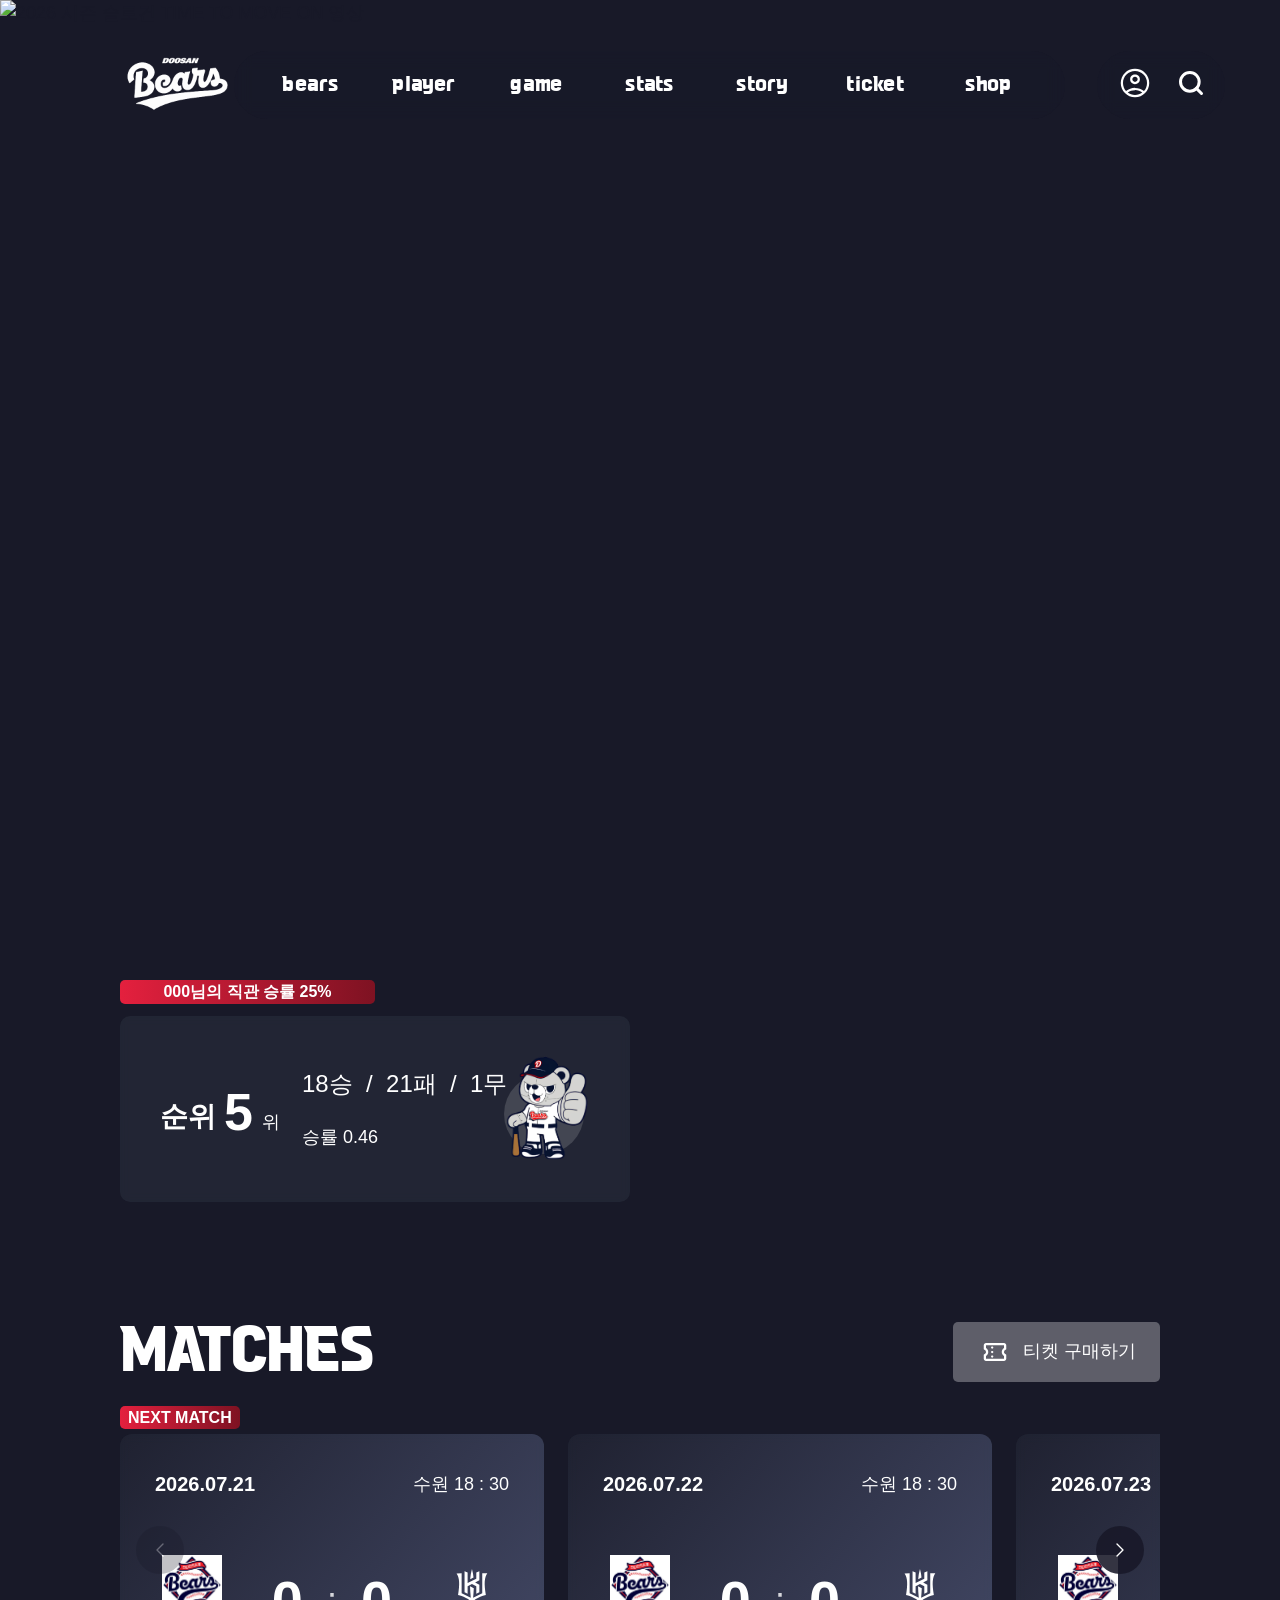
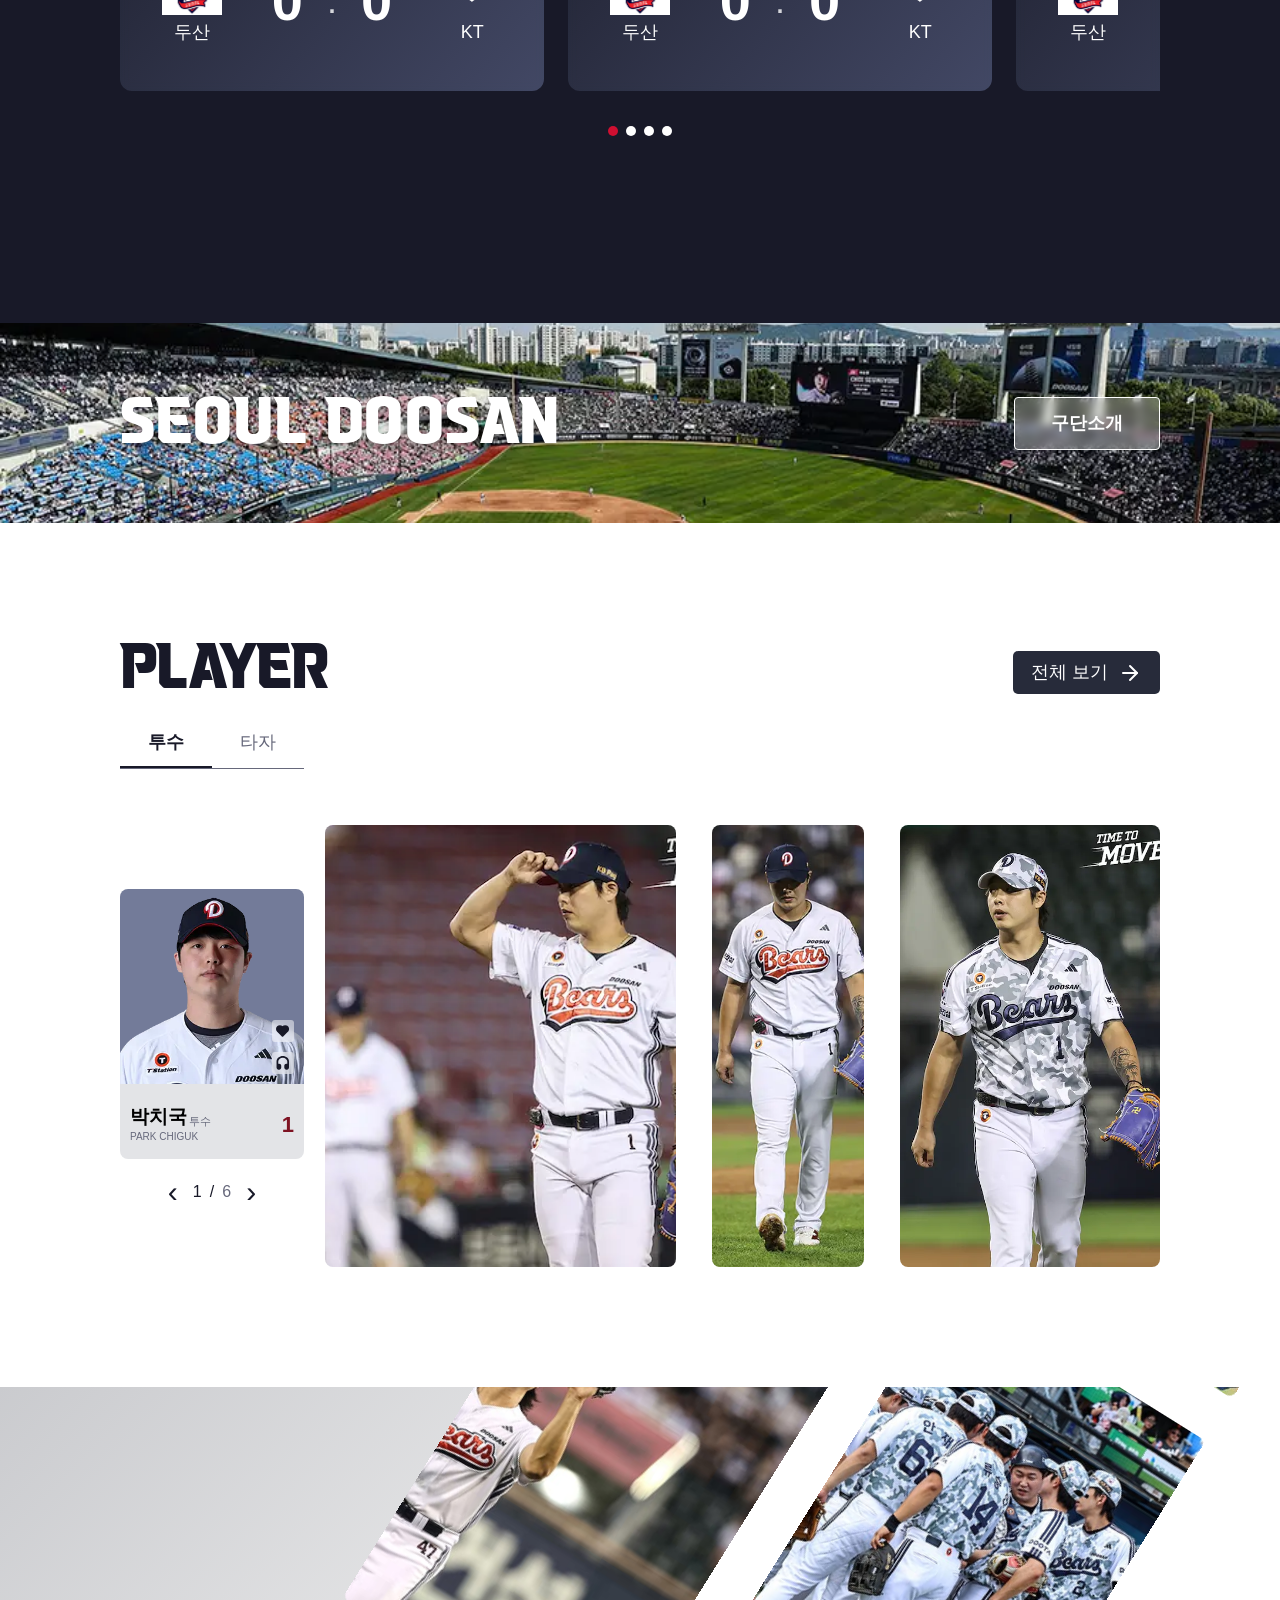
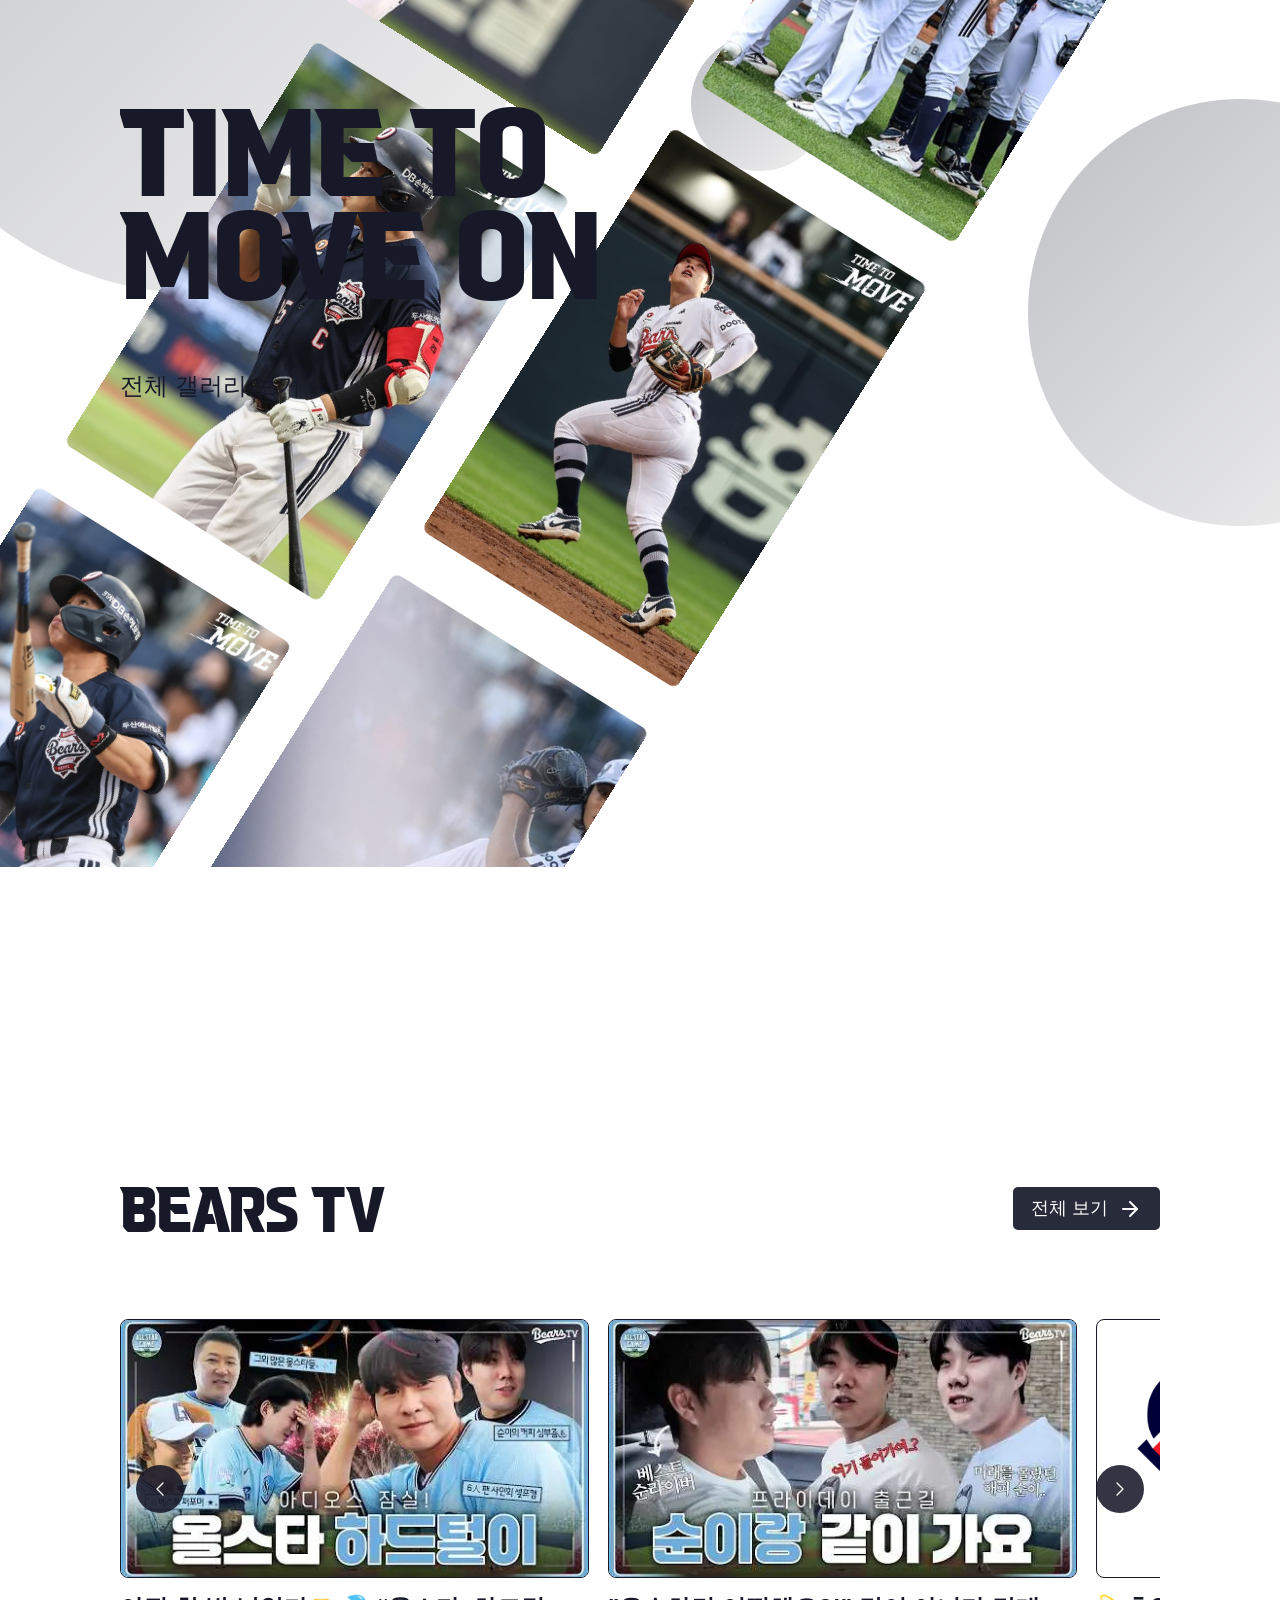
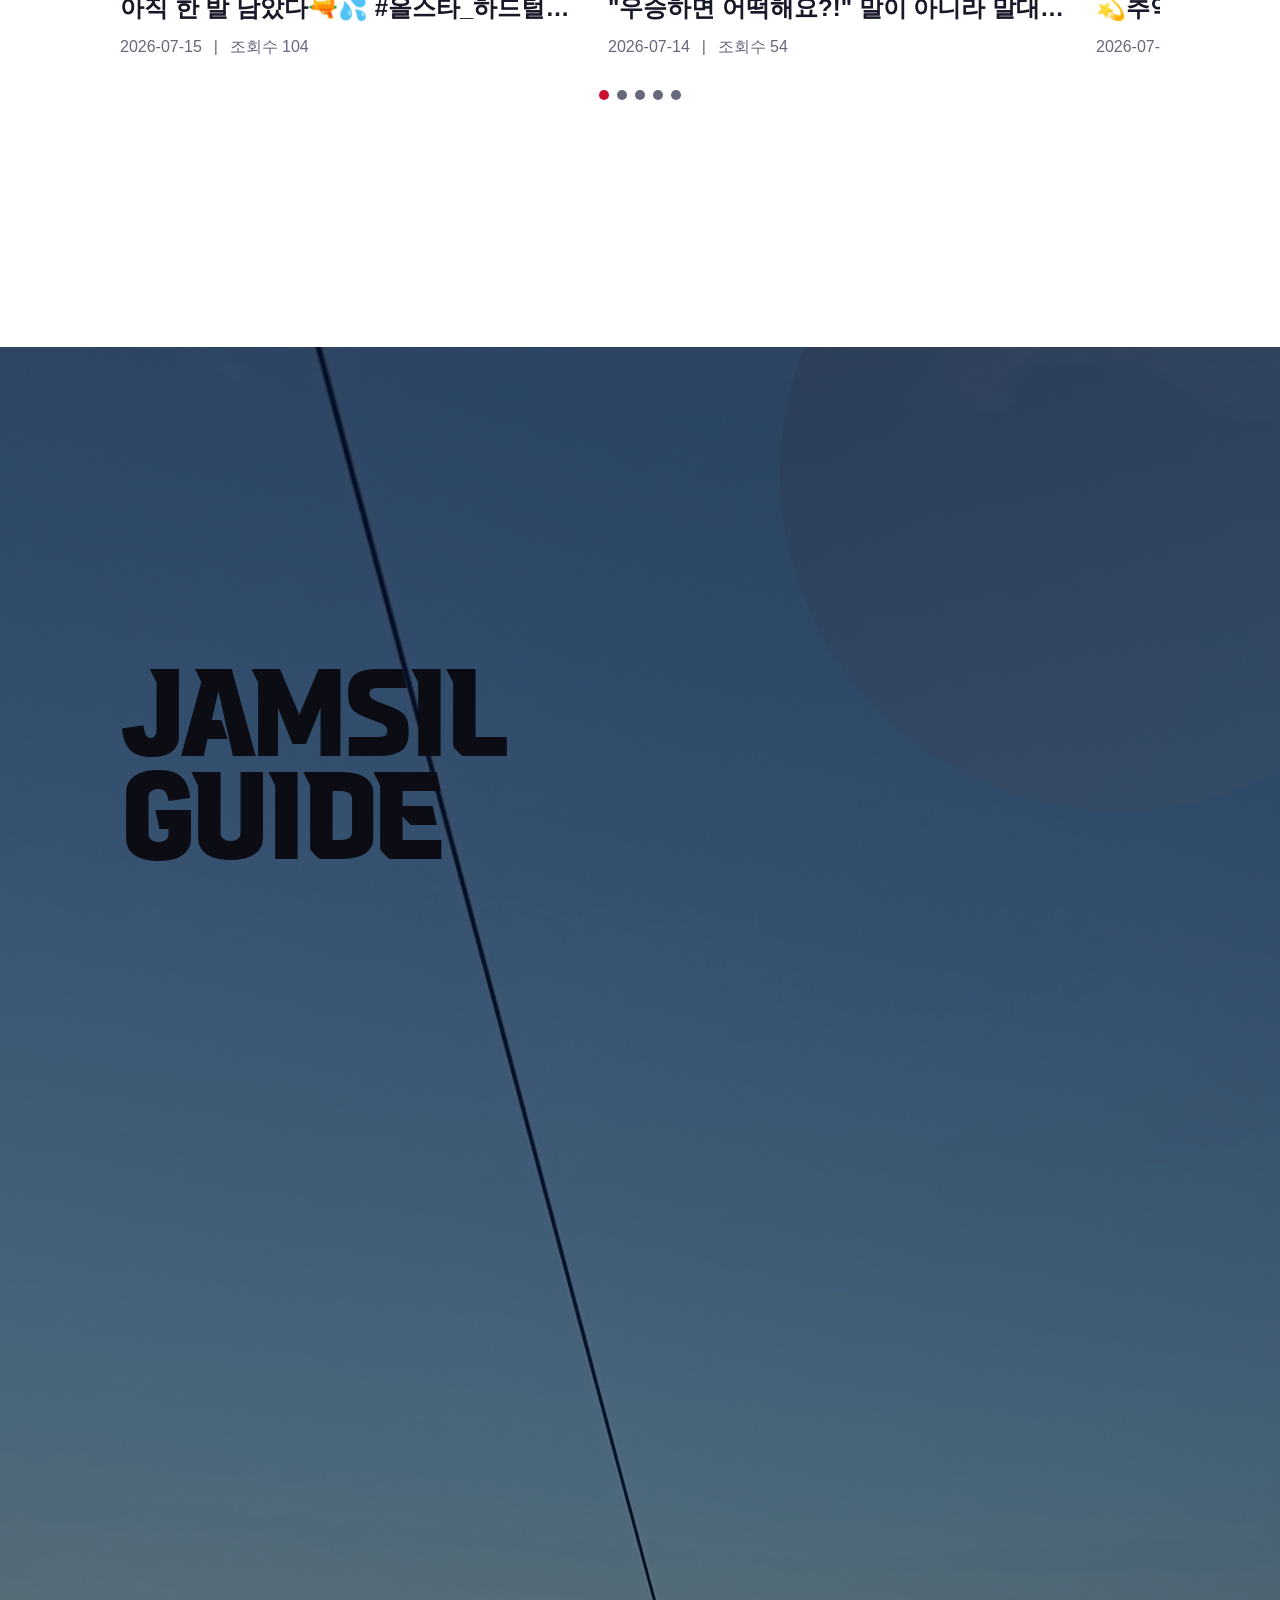
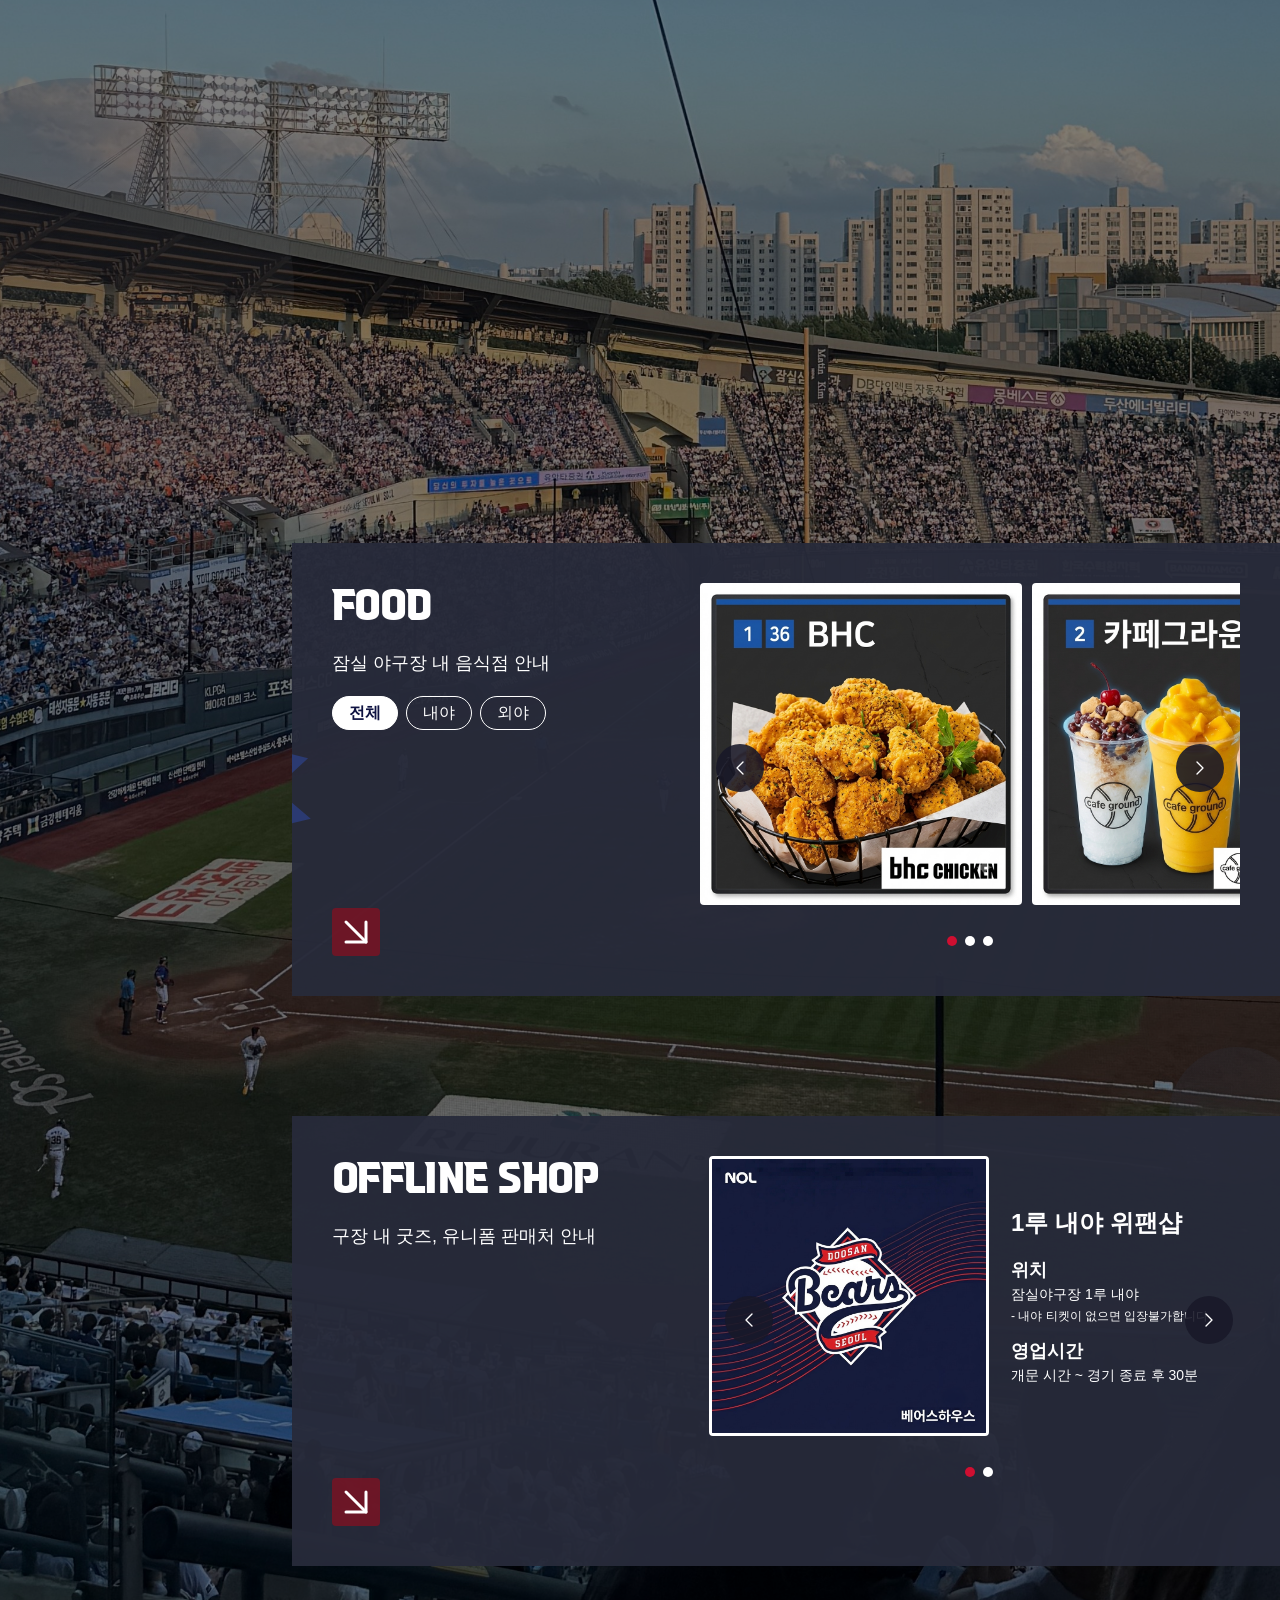
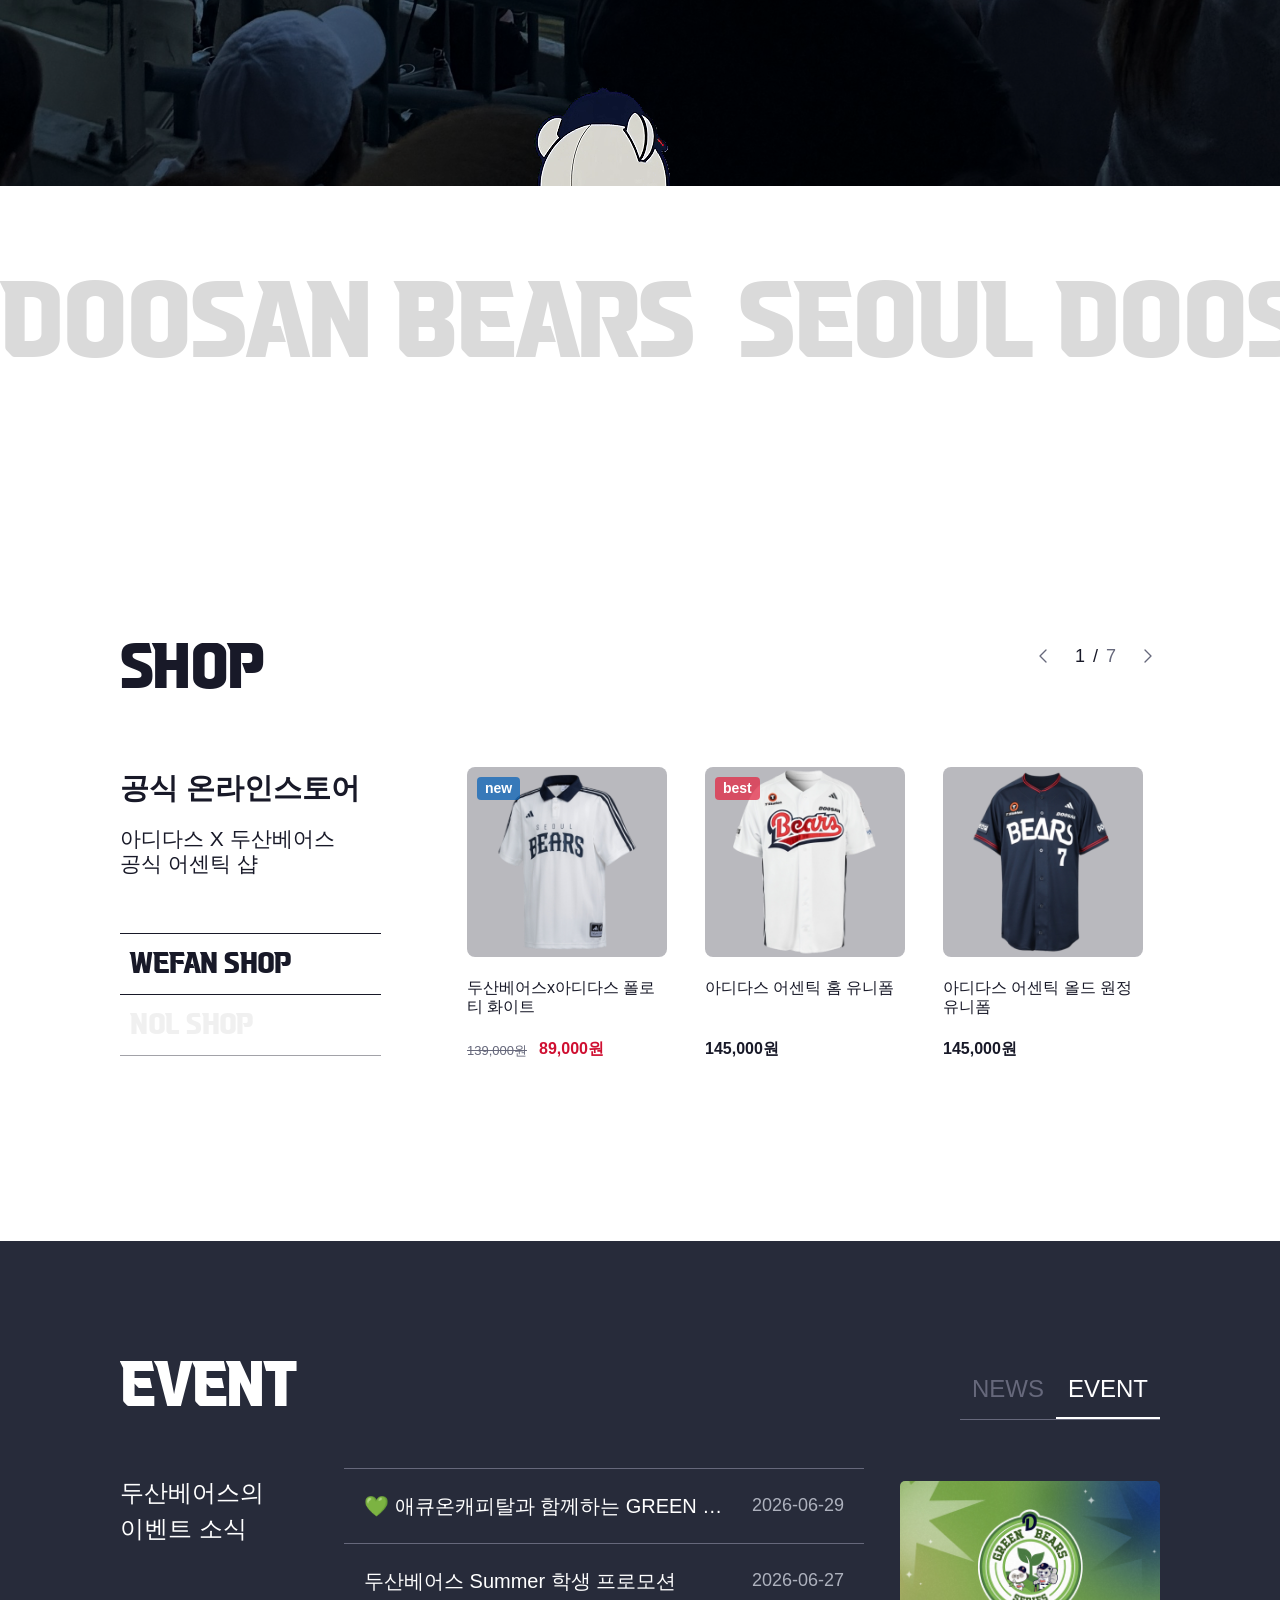
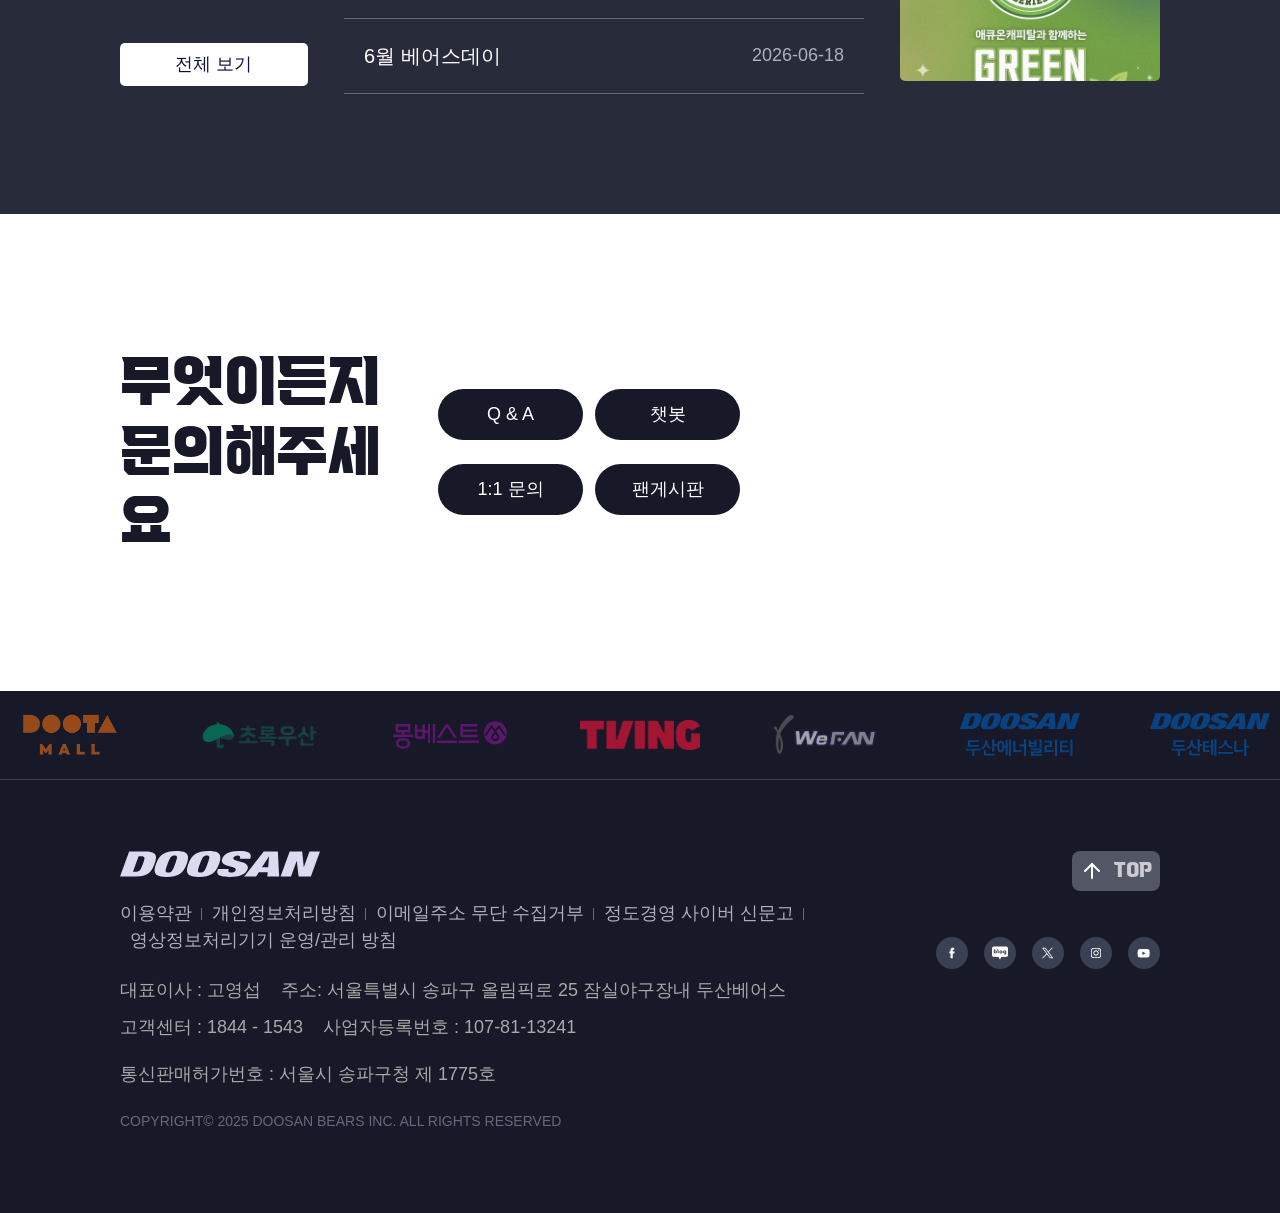
==== commit 53a78b66: "og" ====
--- a/index.html
+++ b/index.html
@@ -17,11 +17,11 @@
 
   <!-- 오픈그래프 (카카오톡/페이스북 등 공유 미리보기) -->
   <meta property="og:type" content="website" />
-  <meta property="og:site_name" content="복붙랩" />
-  <meta property="og:title" content="복붙랩" />
-  <meta property="og:description" content="웹퍼블리셔와 디자이너를 위한 무료 복붙 작업대. 파비콘, 웹폰트, 아이콘, CSS 코드를 브라우저에서 바로 만들고 복사합니다." />
-  <meta property="og:url" content="https://www.bokbootlab.com/" />
-  <meta property="og:image" content="https://www.bokbootlab.com/og-image.png" />
+  <meta property="og:site_name" content="두산베어스" />
+  <meta property="og:title" content="두산베어스" />
+  <meta property="og:description" content="두산베어스 공식 홈페이지" />
+  <!-- <meta property="og:url" content="https://www.bokbootlab.com/" /> -->
+  <meta property="og:image" content="./img/og-image.png" />
   <meta property="og:image:width" content="1200" />
   <meta property="og:image:height" content="630" />
   <link rel="icon" href="img/logo.png">
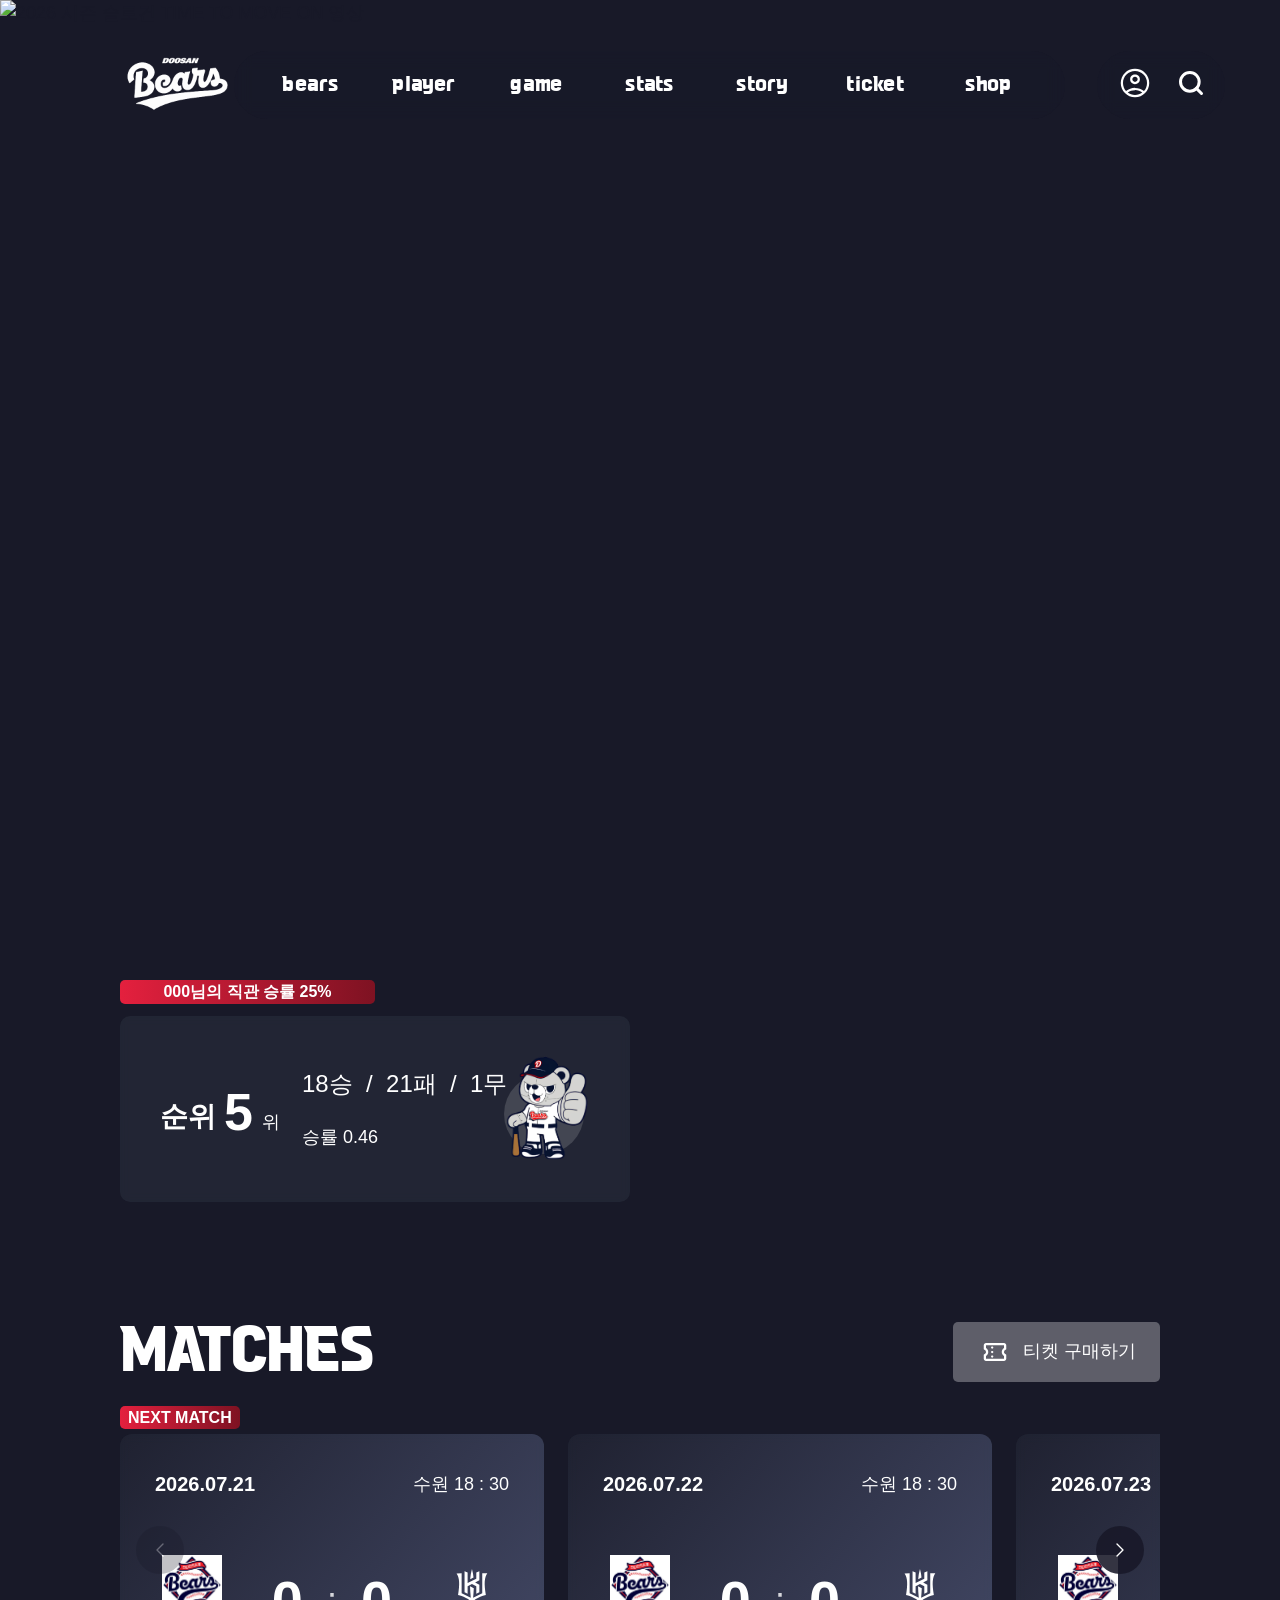
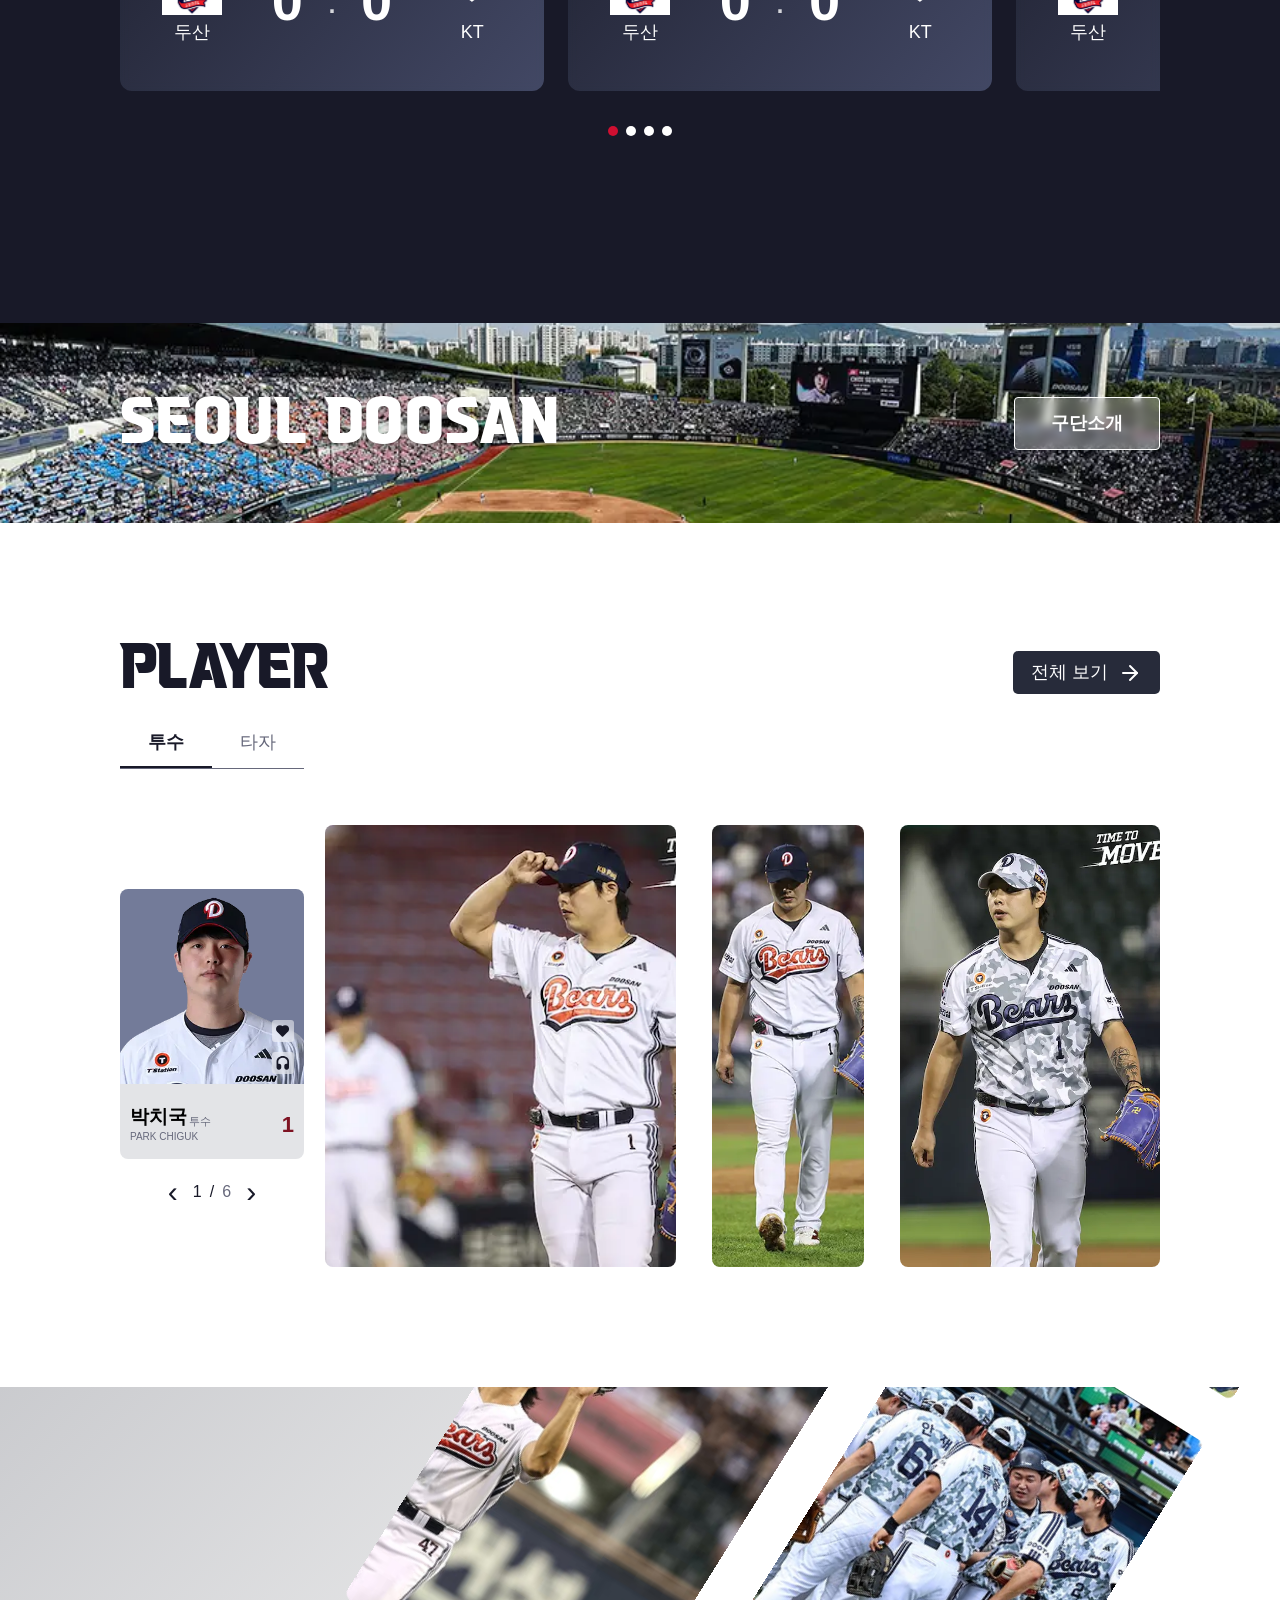
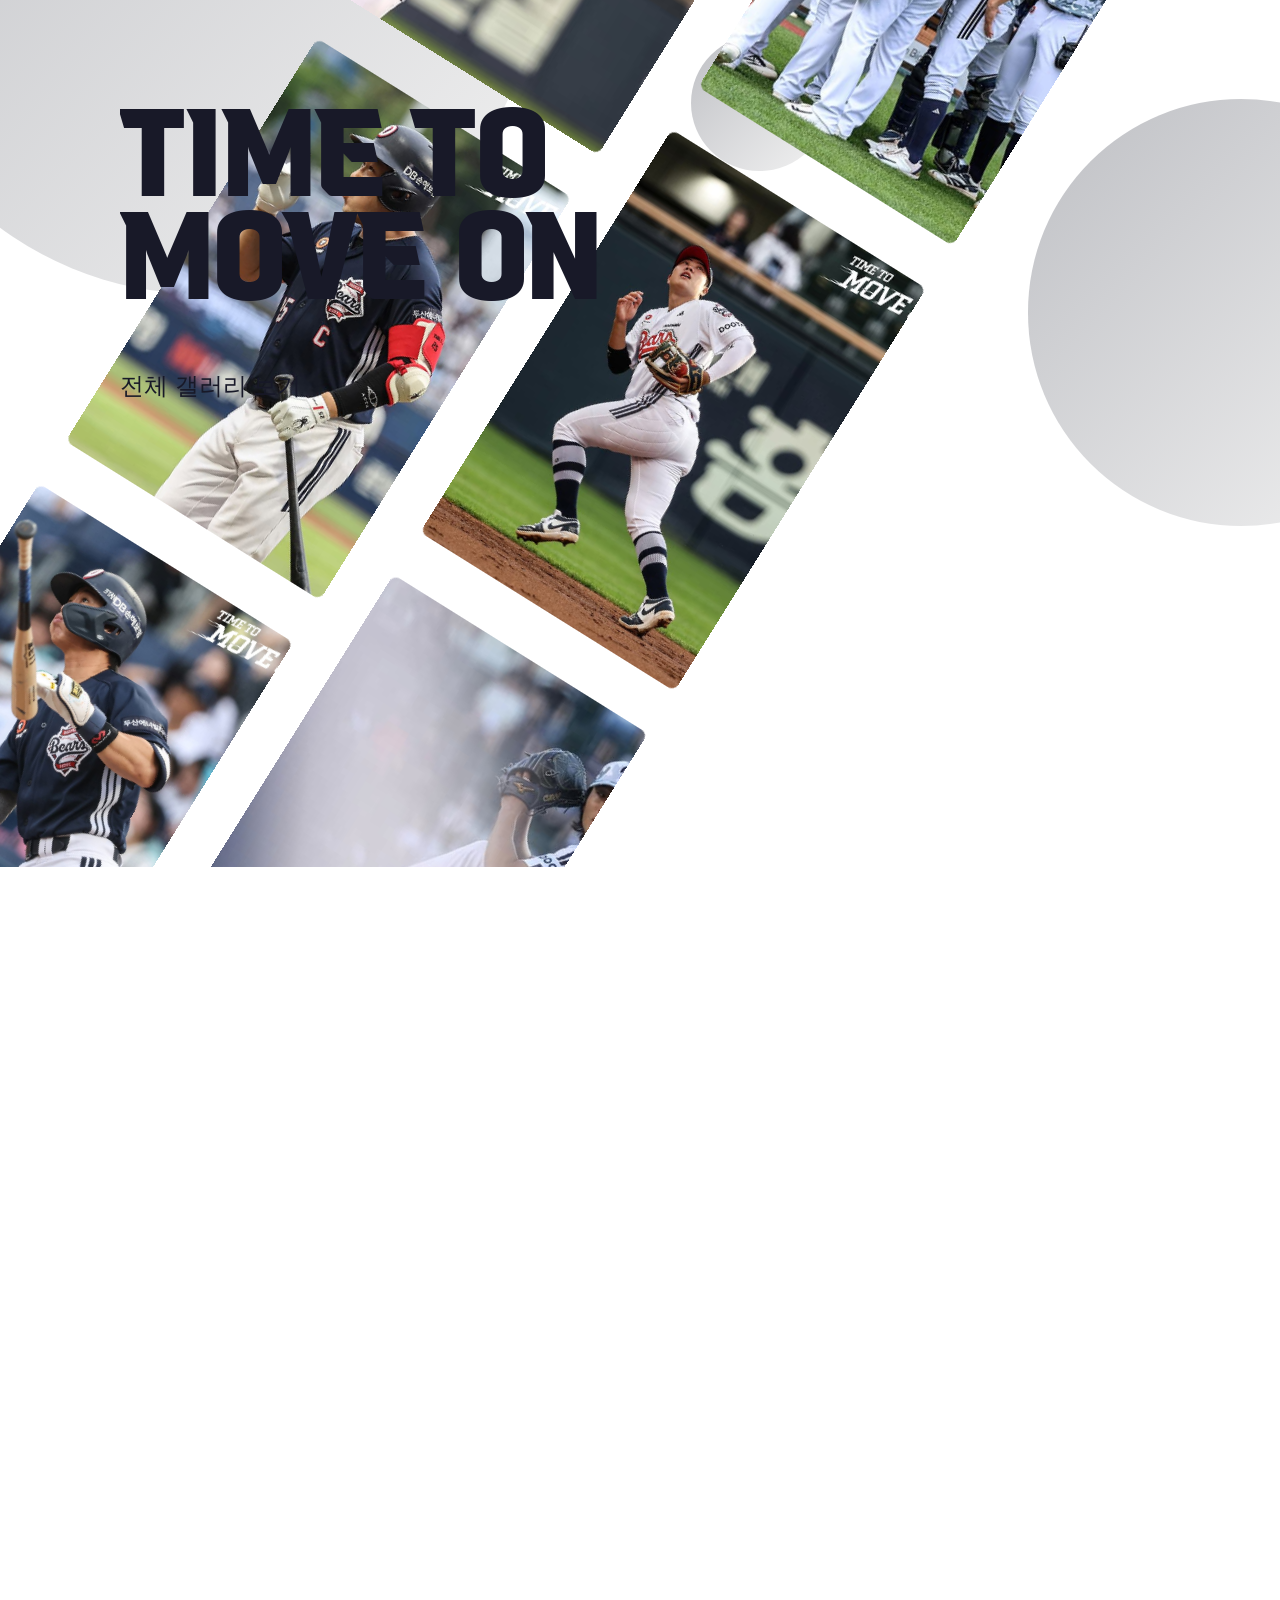
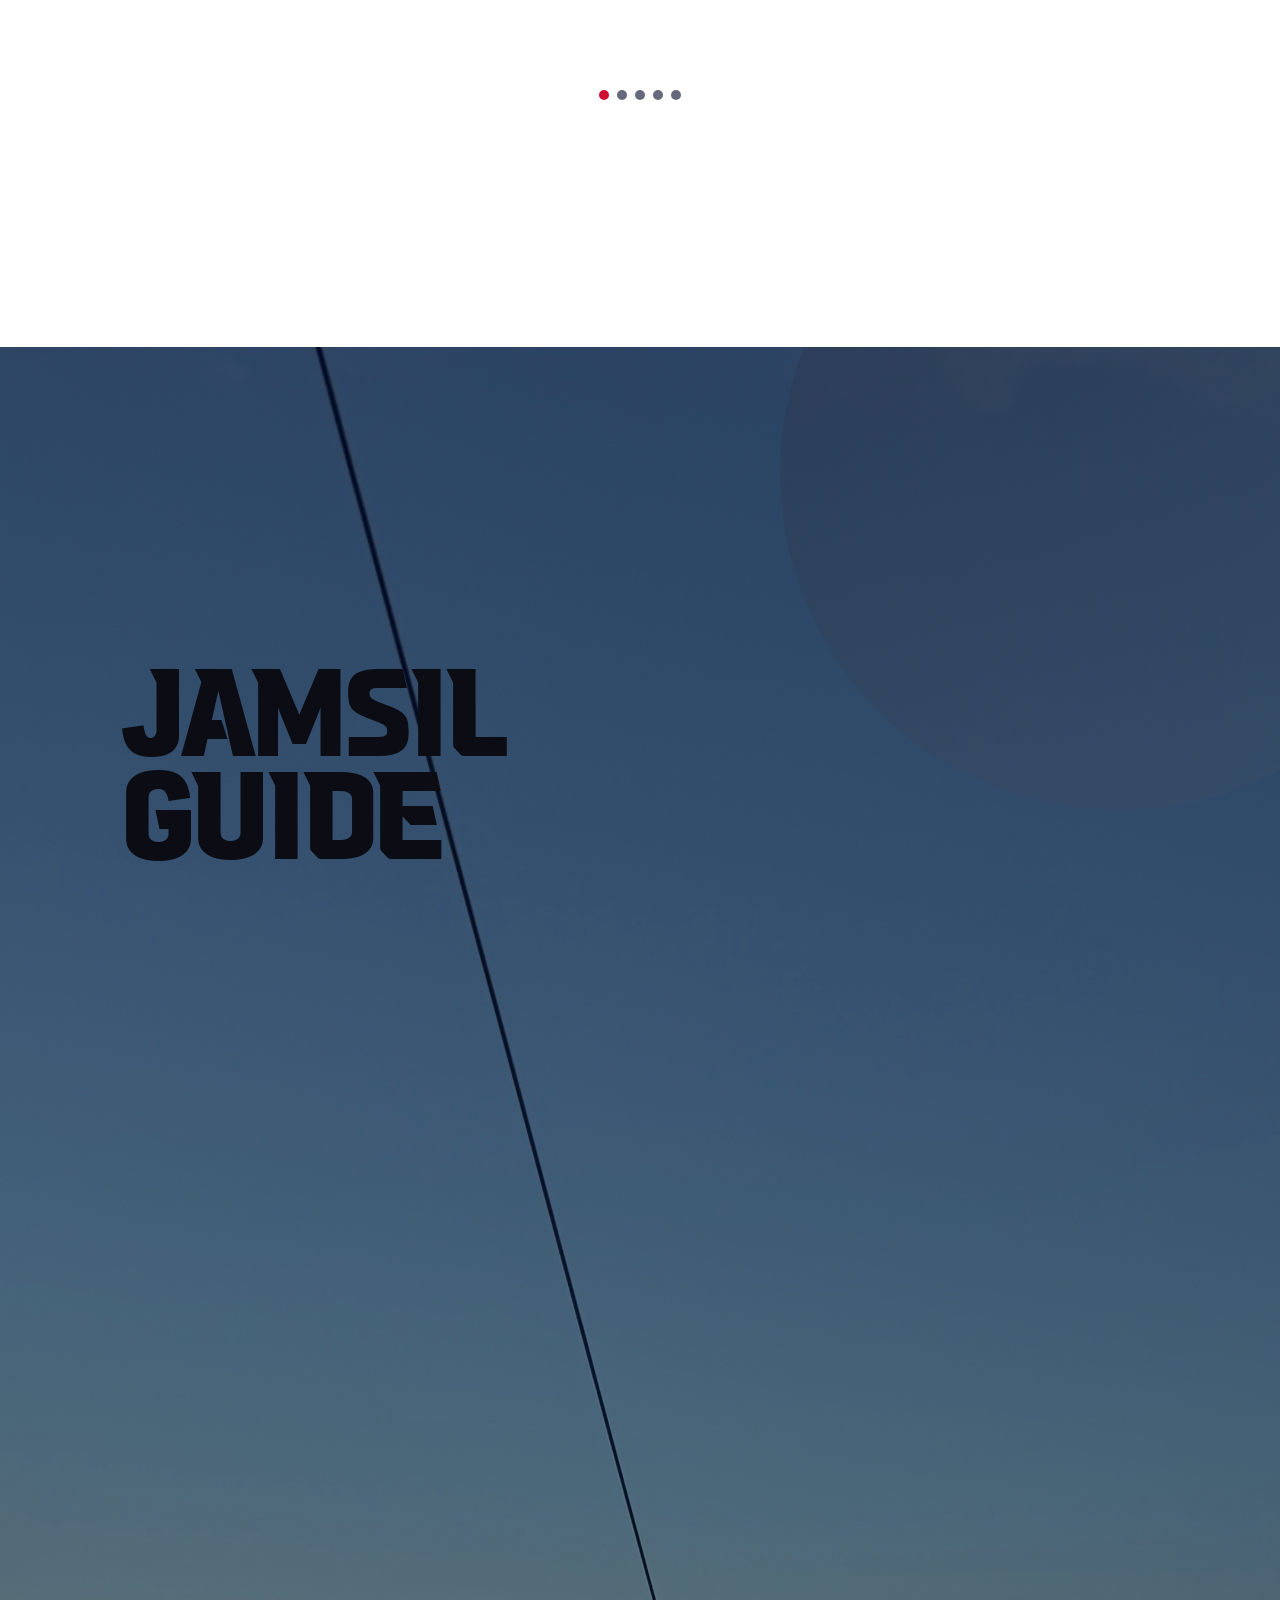
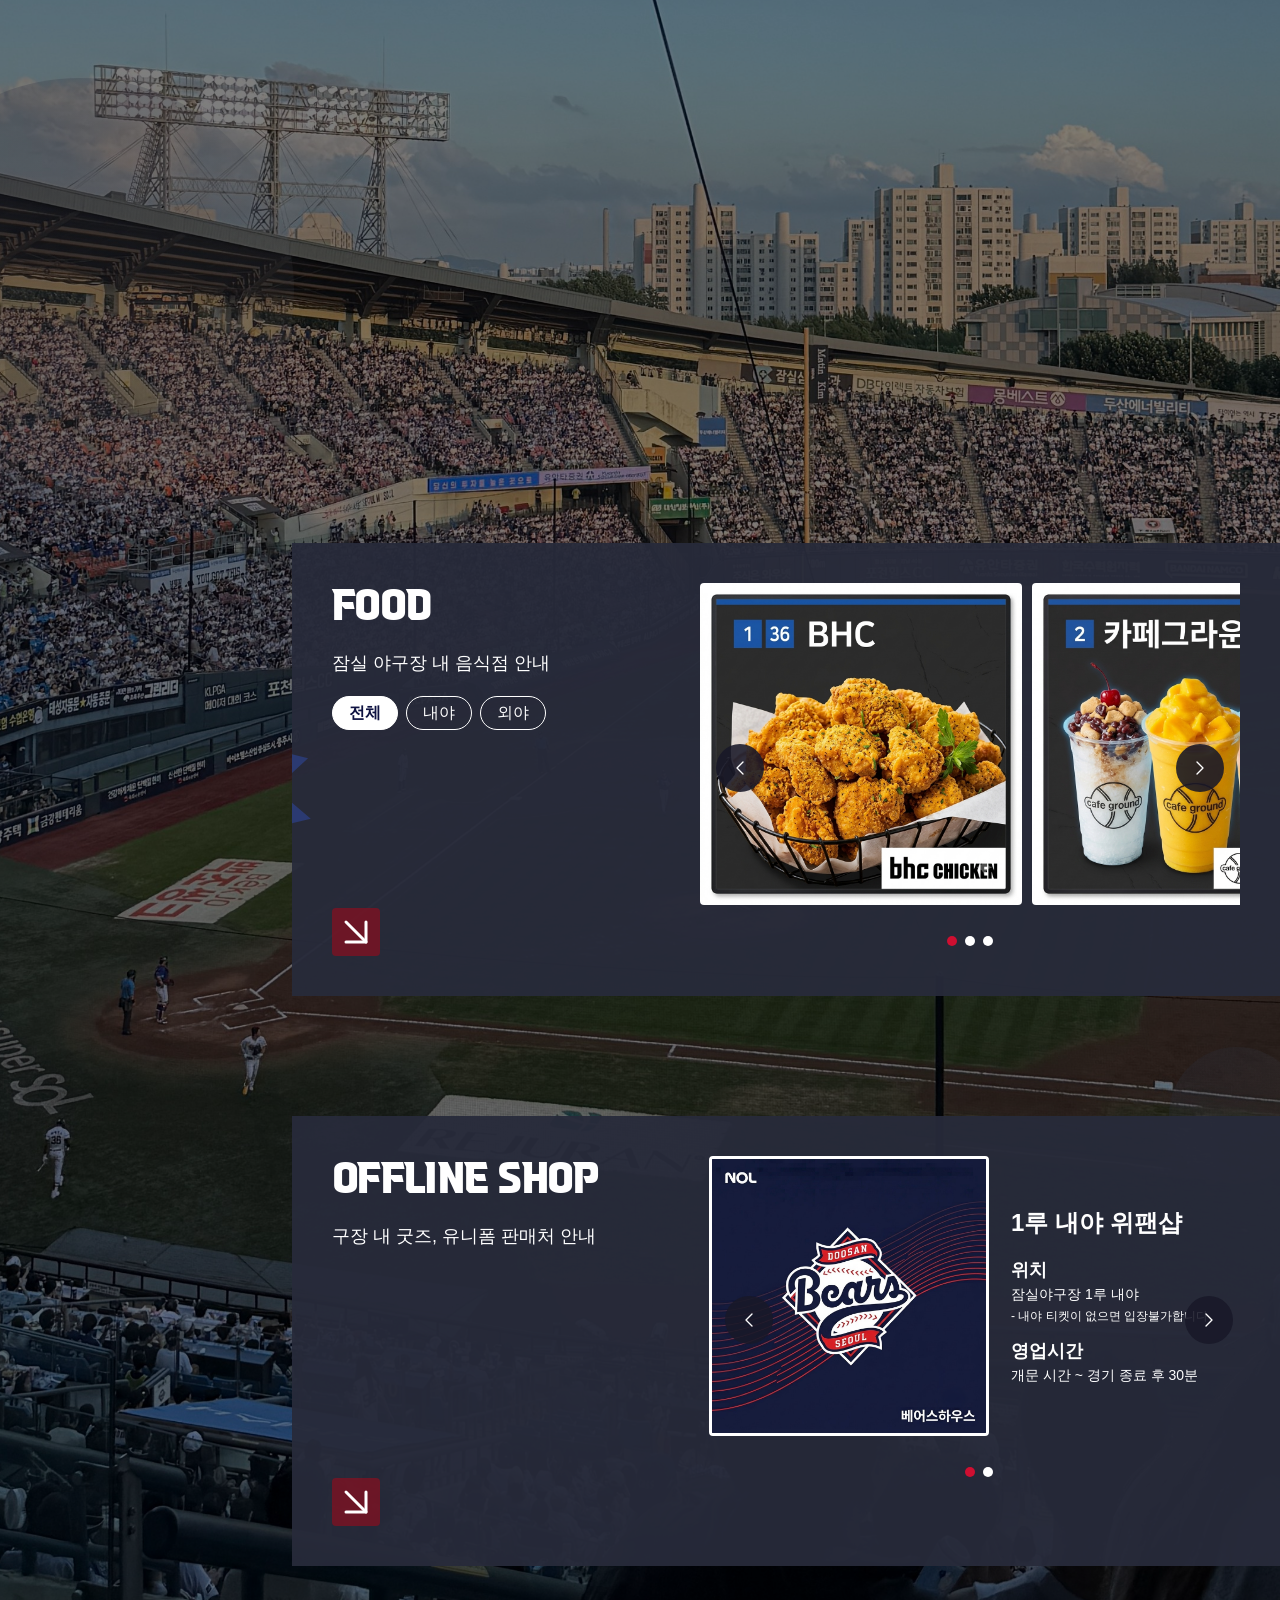
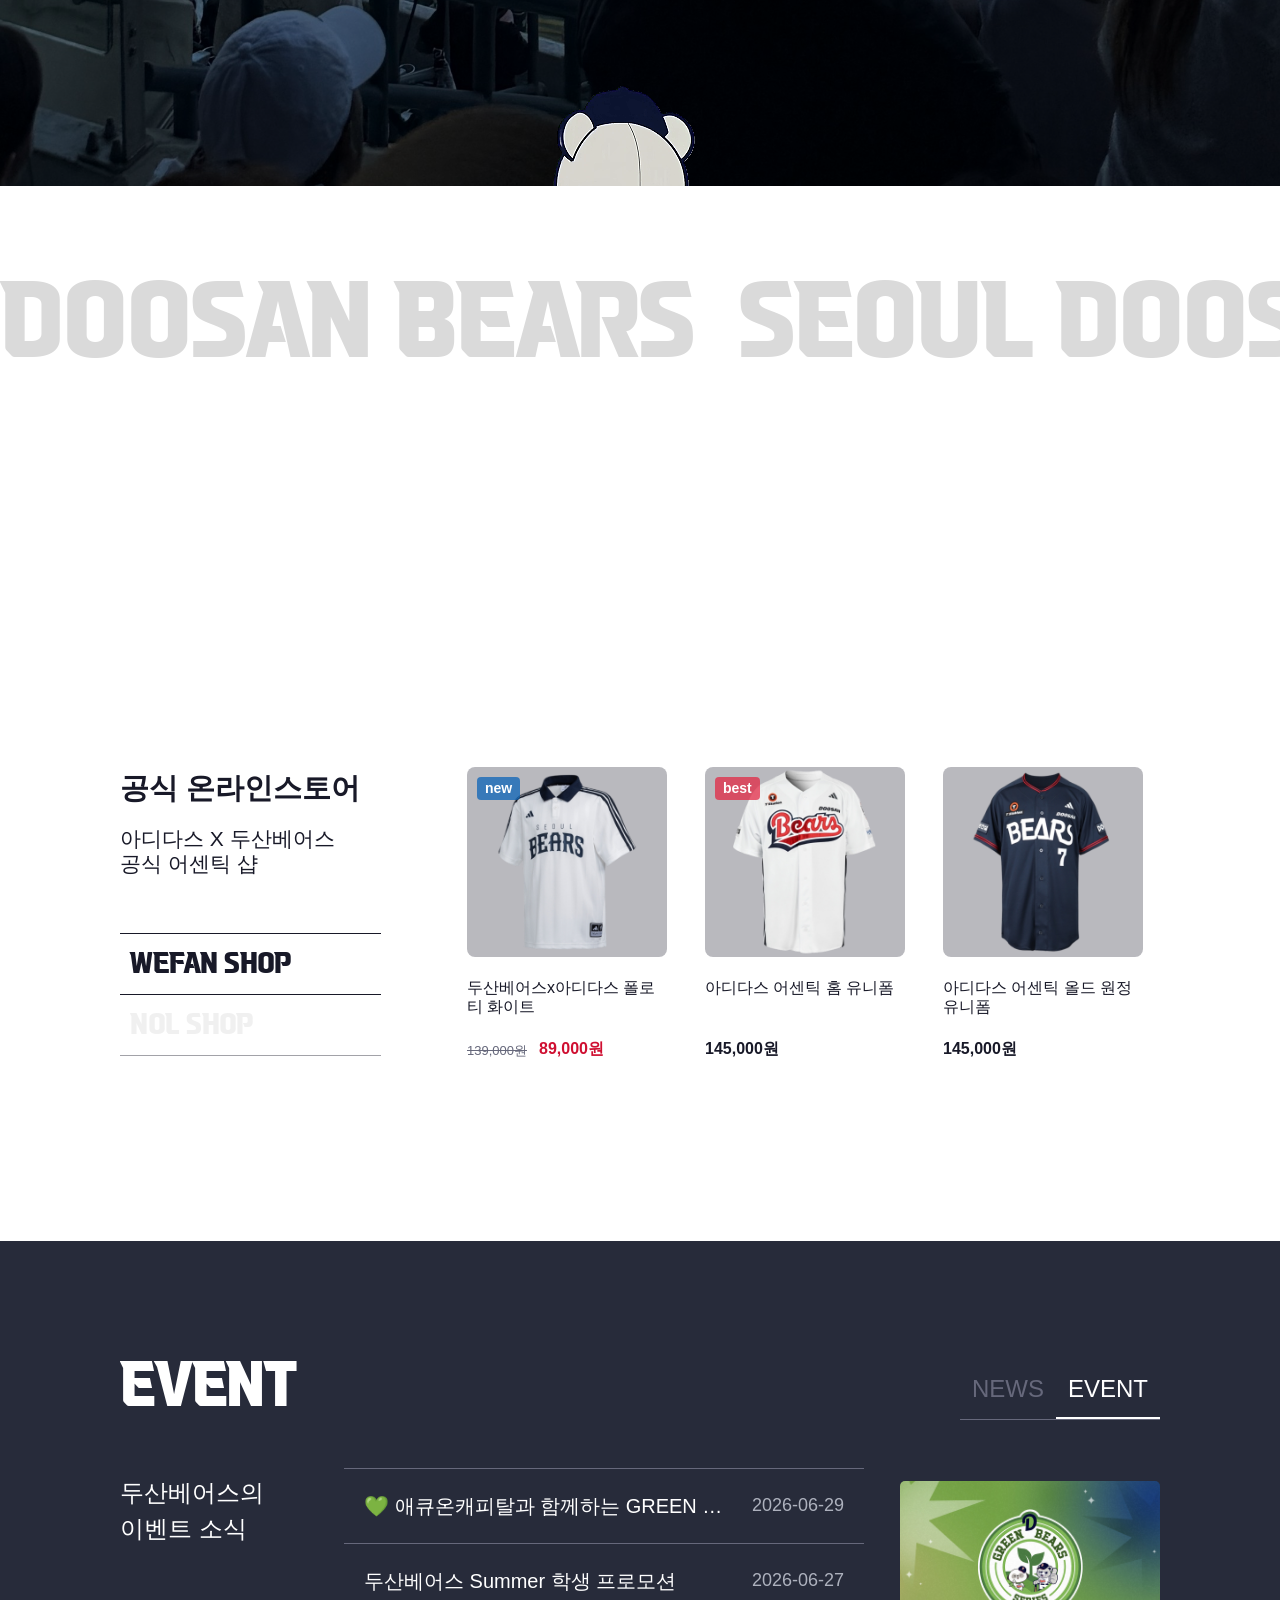
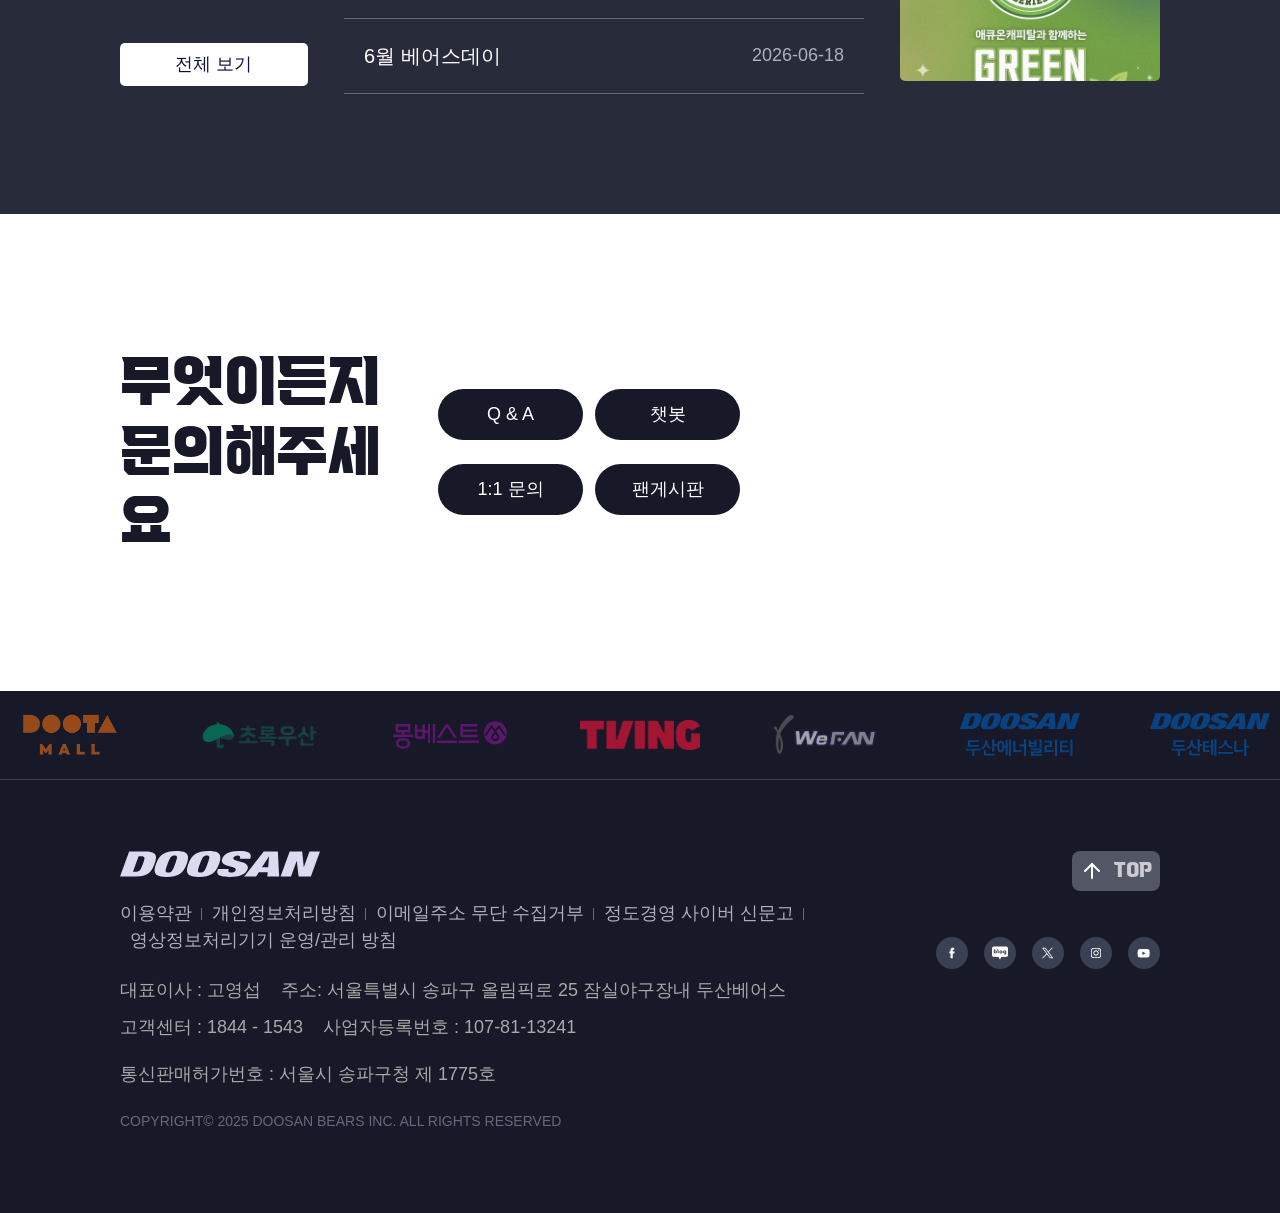
==== commit c53e0e36: "수정" ====
--- a/index.html
+++ b/index.html
@@ -5,25 +5,34 @@
   <meta charset="utf-8">
   <meta name="viewport" content="width=device-width, initial-scale=1">
   <title>두산베어스 | DOOSAN BEARS</title>
-  <meta name="description" content="두산베어스 공식 홈페이지. 경기 일정과 순위, 선수단, BEARS TV, 잠실구장 안내, 굿즈샵과 이벤트 소식을 확인하세요.">
-  <!-- 파비콘 세트 (/favicon 폴더에 업로드) -->
+  <meta
+    name="description"
+    content="두산베어스 공식 홈페이지. 경기 일정과 순위, 선수단, BEARS TV, 잠실구장 안내, 굿즈샵과 이벤트 소식을 확인하세요."
+  />
+
+  <!-- 파비콘 -->
   <link rel="icon" href="/favicon/favicon.ico" sizes="48x48" />
   <link rel="icon" type="image/png" sizes="16x16" href="/favicon/favicon-16.png" />
   <link rel="icon" type="image/png" sizes="32x32" href="/favicon/favicon-32.png" />
   <link rel="apple-touch-icon" href="/favicon/apple-touch-icon.png" />
-  <link rel="icon" type="image/png" sizes="192x192" href="/favicon/icon-192.png" />
-  <link rel="icon" type="image/png" sizes="512x512" href="/favicon/icon-512.png" />
   <link rel="manifest" href="/favicon/site.webmanifest" />
 
-  <!-- 오픈그래프 (카카오톡/페이스북 등 공유 미리보기) -->
+  <!-- 오픈그래프 -->
   <meta property="og:type" content="website" />
   <meta property="og:site_name" content="두산베어스" />
-  <meta property="og:title" content="두산베어스" />
-  <meta property="og:description" content="두산베어스 공식 홈페이지" />
-  <!-- <meta property="og:url" content="https://www.bokbootlab.com/" /> -->
-  <meta property="og:image" content="./img/og-image.png" />
+  <meta property="og:title" content="두산베어스 공식 홈페이지" />
+  <meta
+    property="og:description"
+    content="최강 10번 타자, 두산베어스의 경기 일정과 최신 소식을 확인하세요."
+  />
+  <meta property="og:url" content="https://실제도메인.com/" />
+  <meta
+    property="og:image"
+    content="https://실제도메인.com/img/og-image.png"
+  />
   <meta property="og:image:width" content="1200" />
   <meta property="og:image:height" content="630" />
+  <meta property="og:image:type" content="image/png" />
   <link rel="icon" href="img/logo.png">
   <link rel="stylesheet" href="css/reset.css">
   <link rel="stylesheet" href="css/common.css">
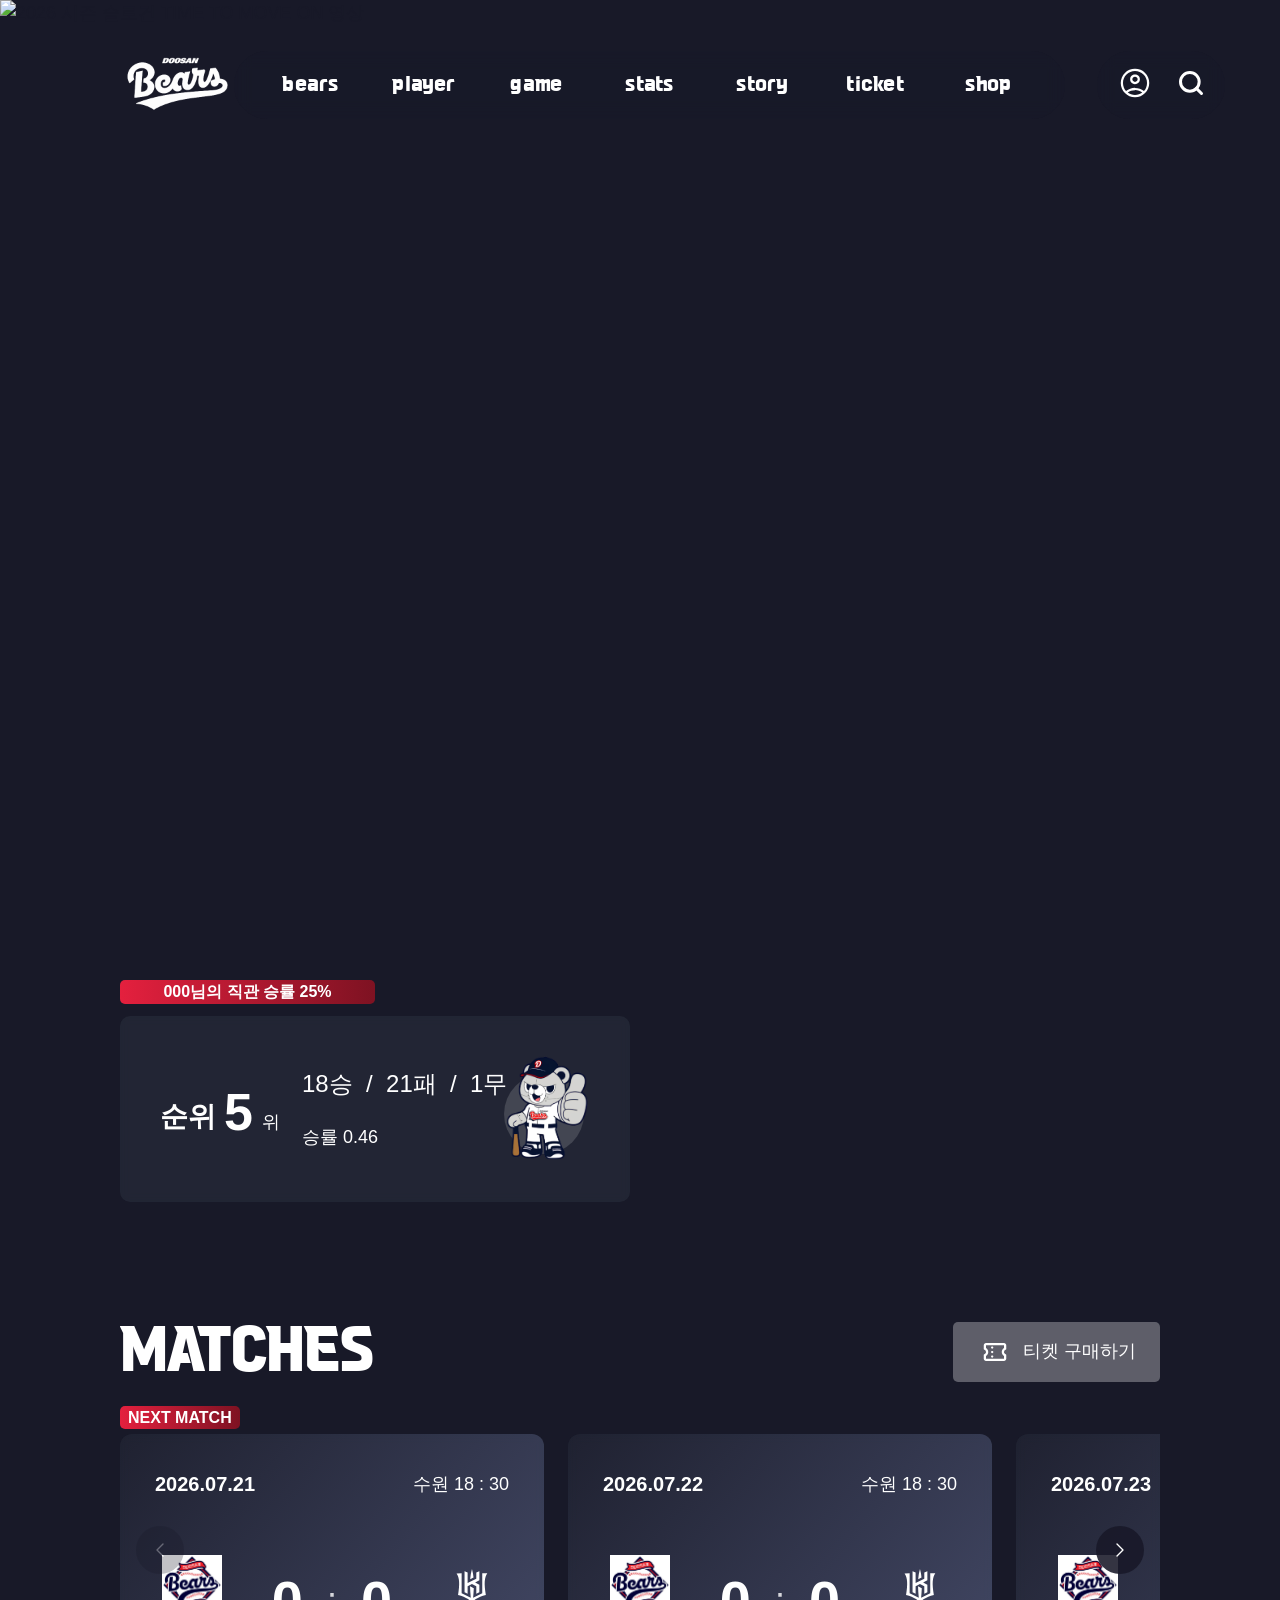
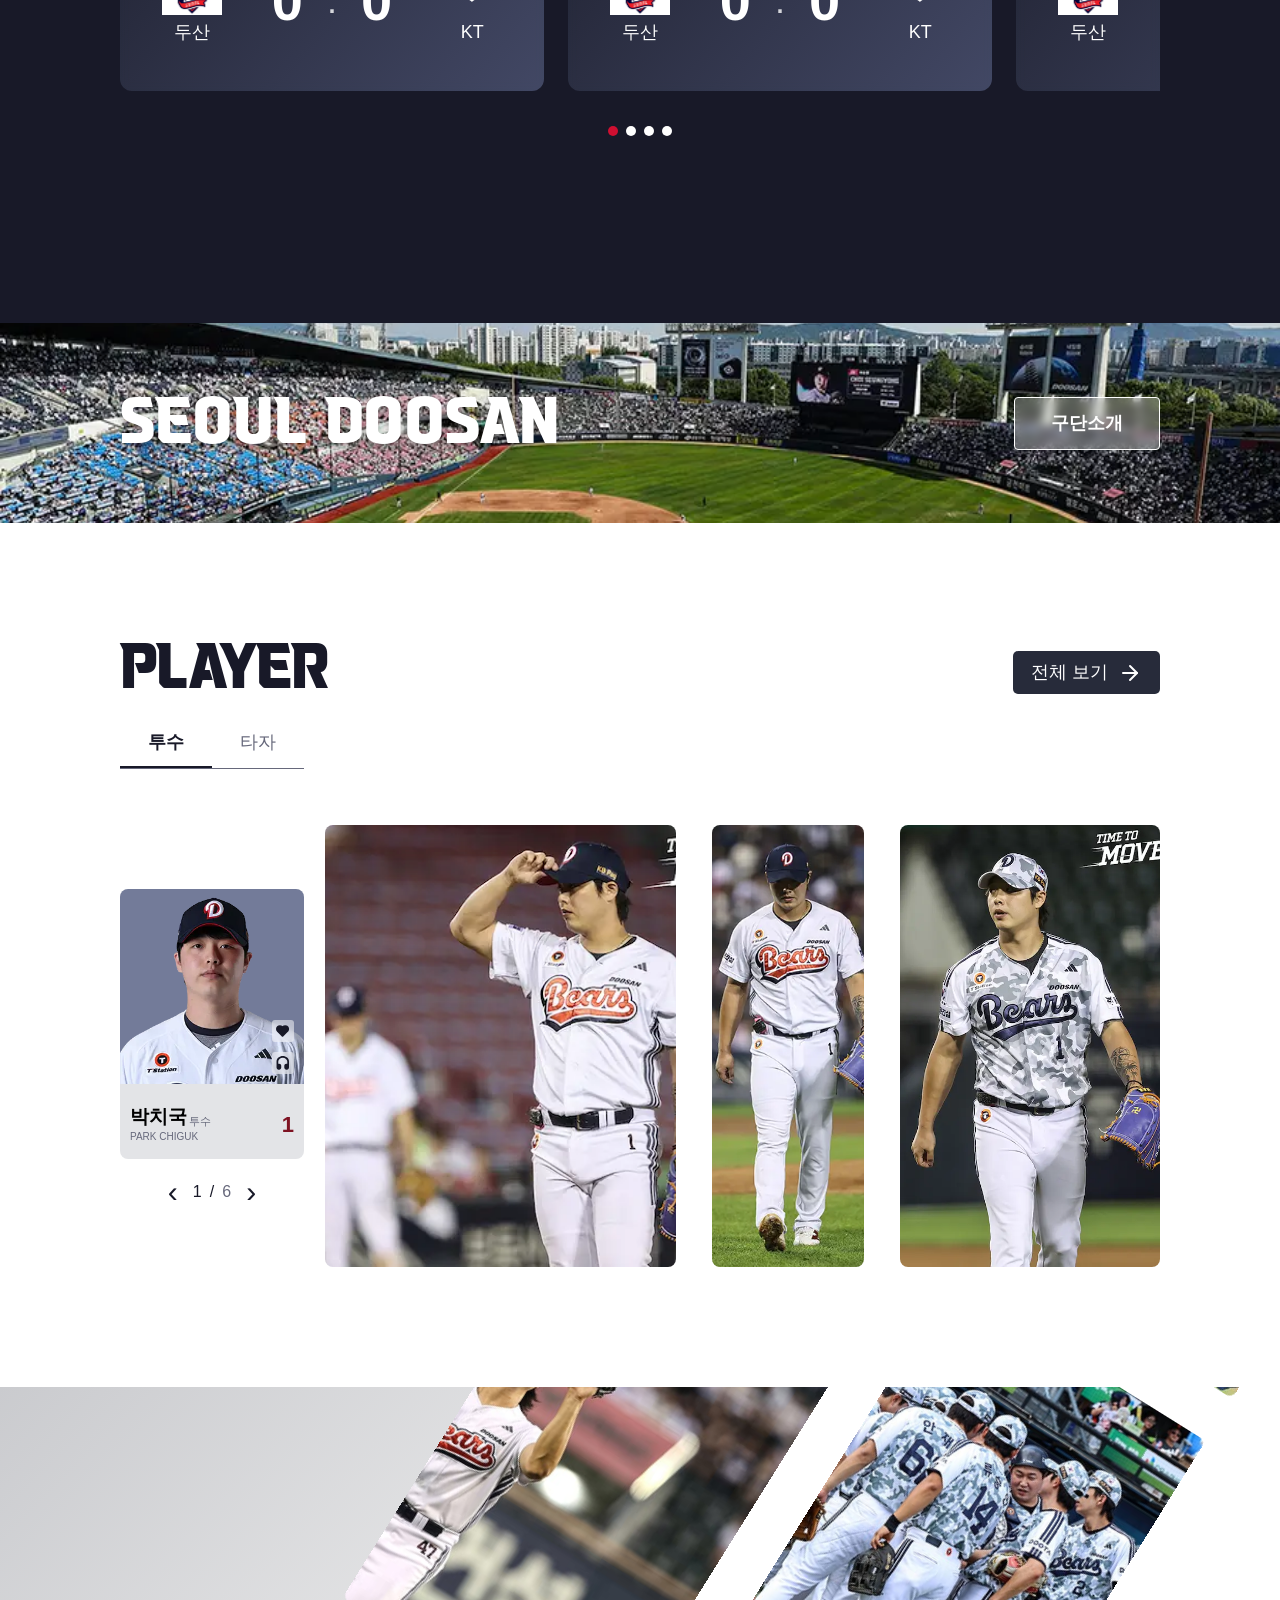
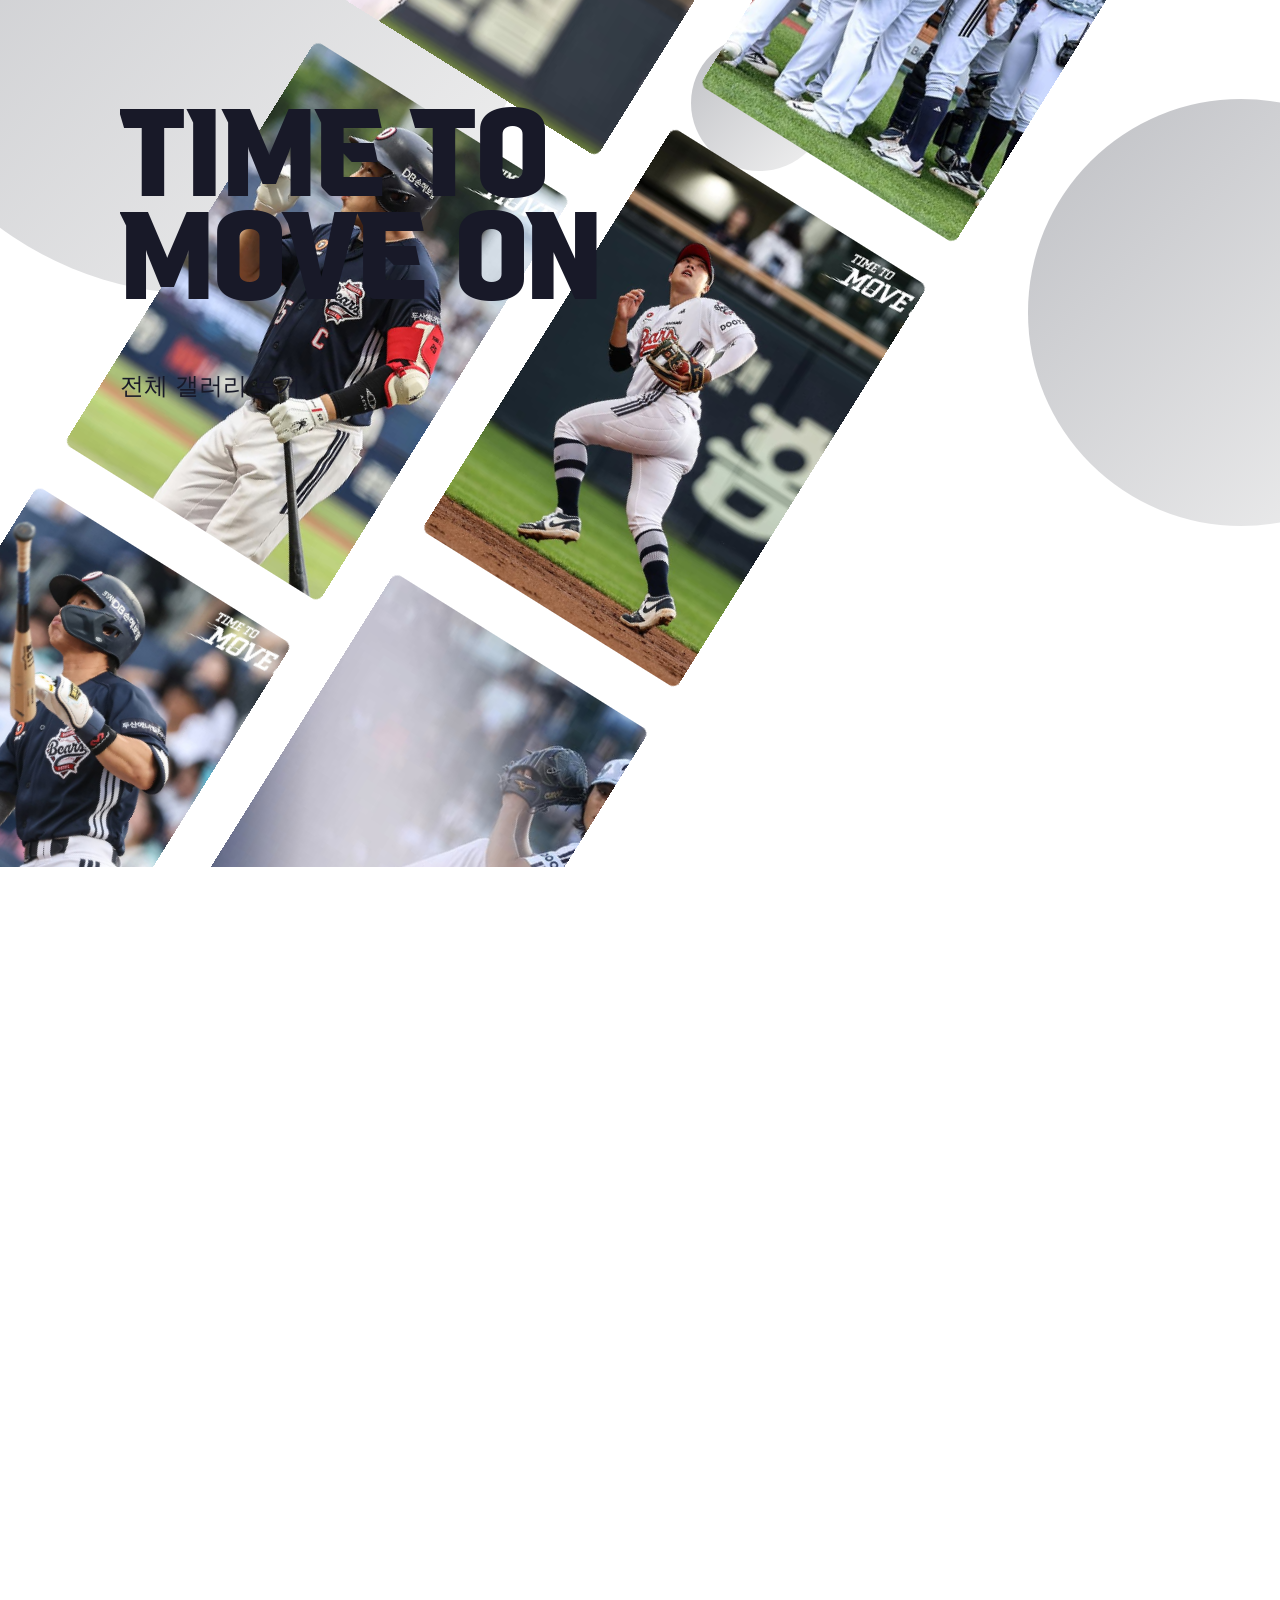
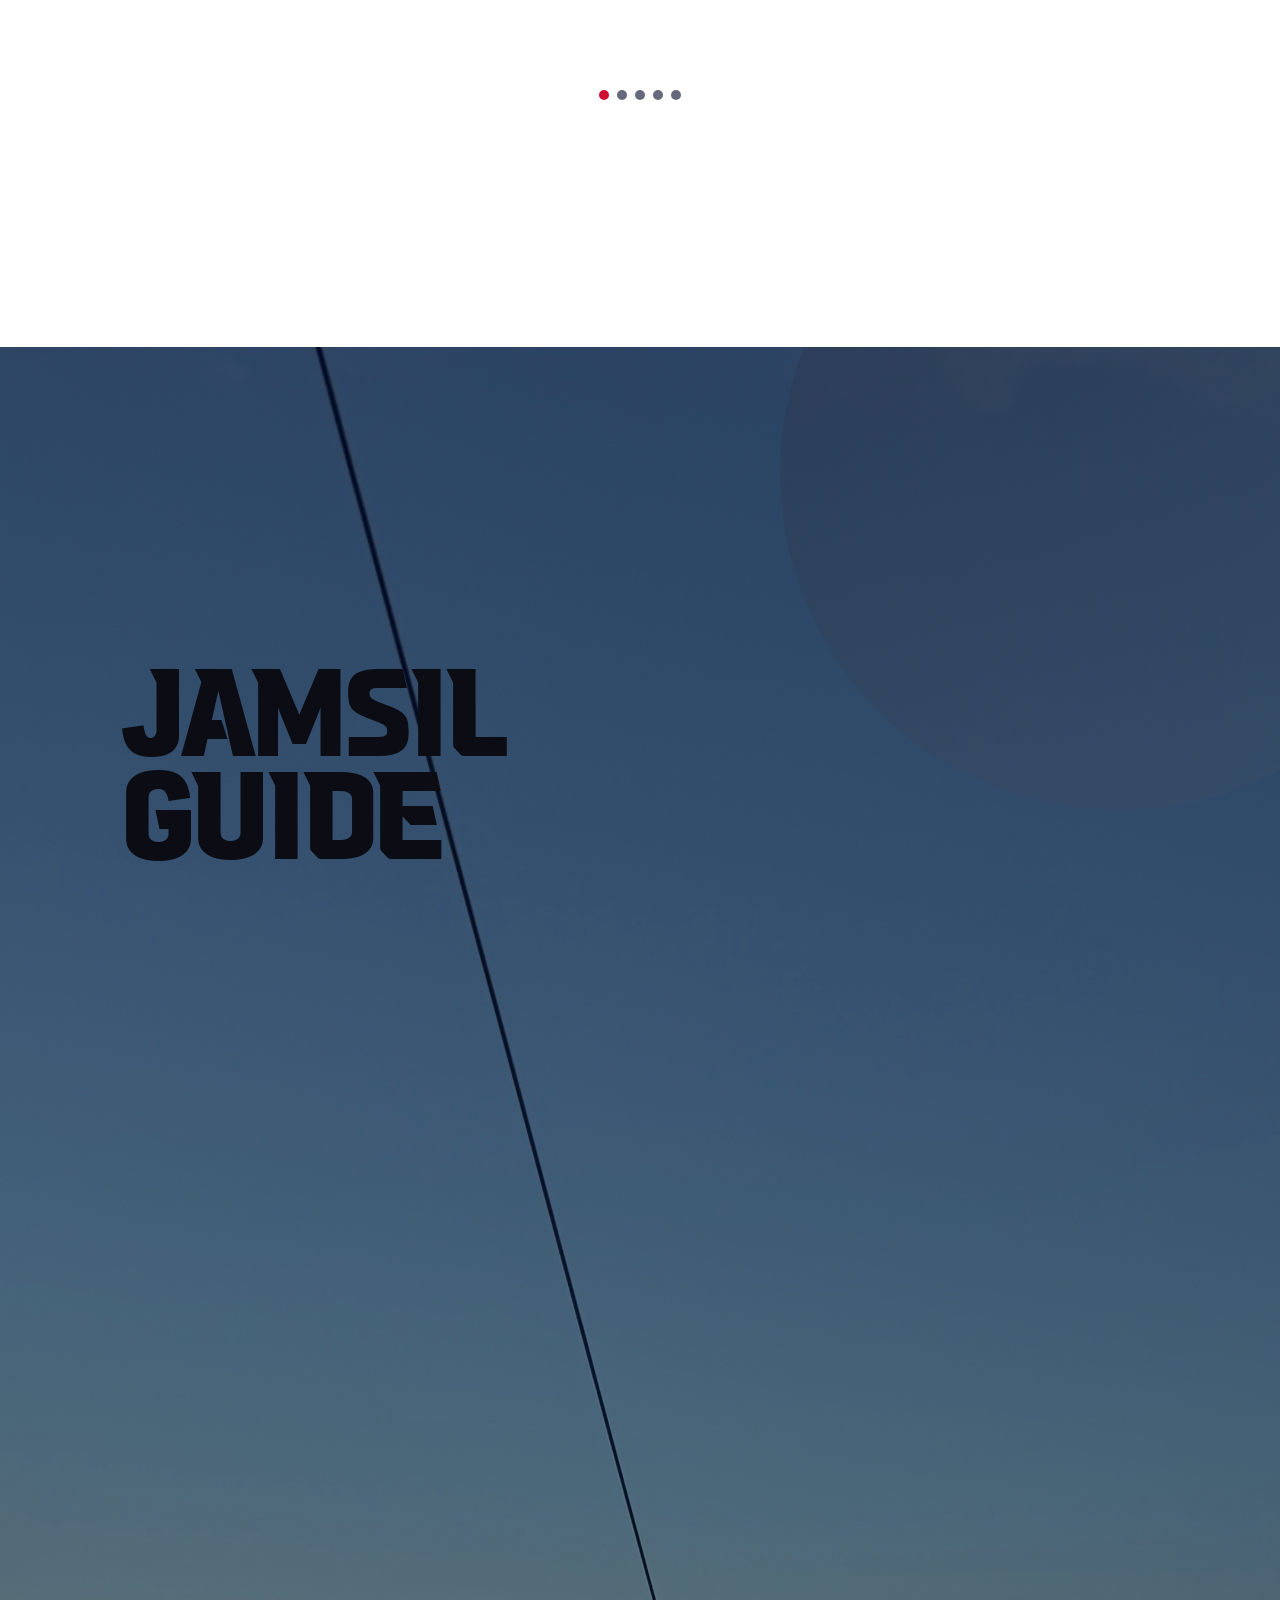
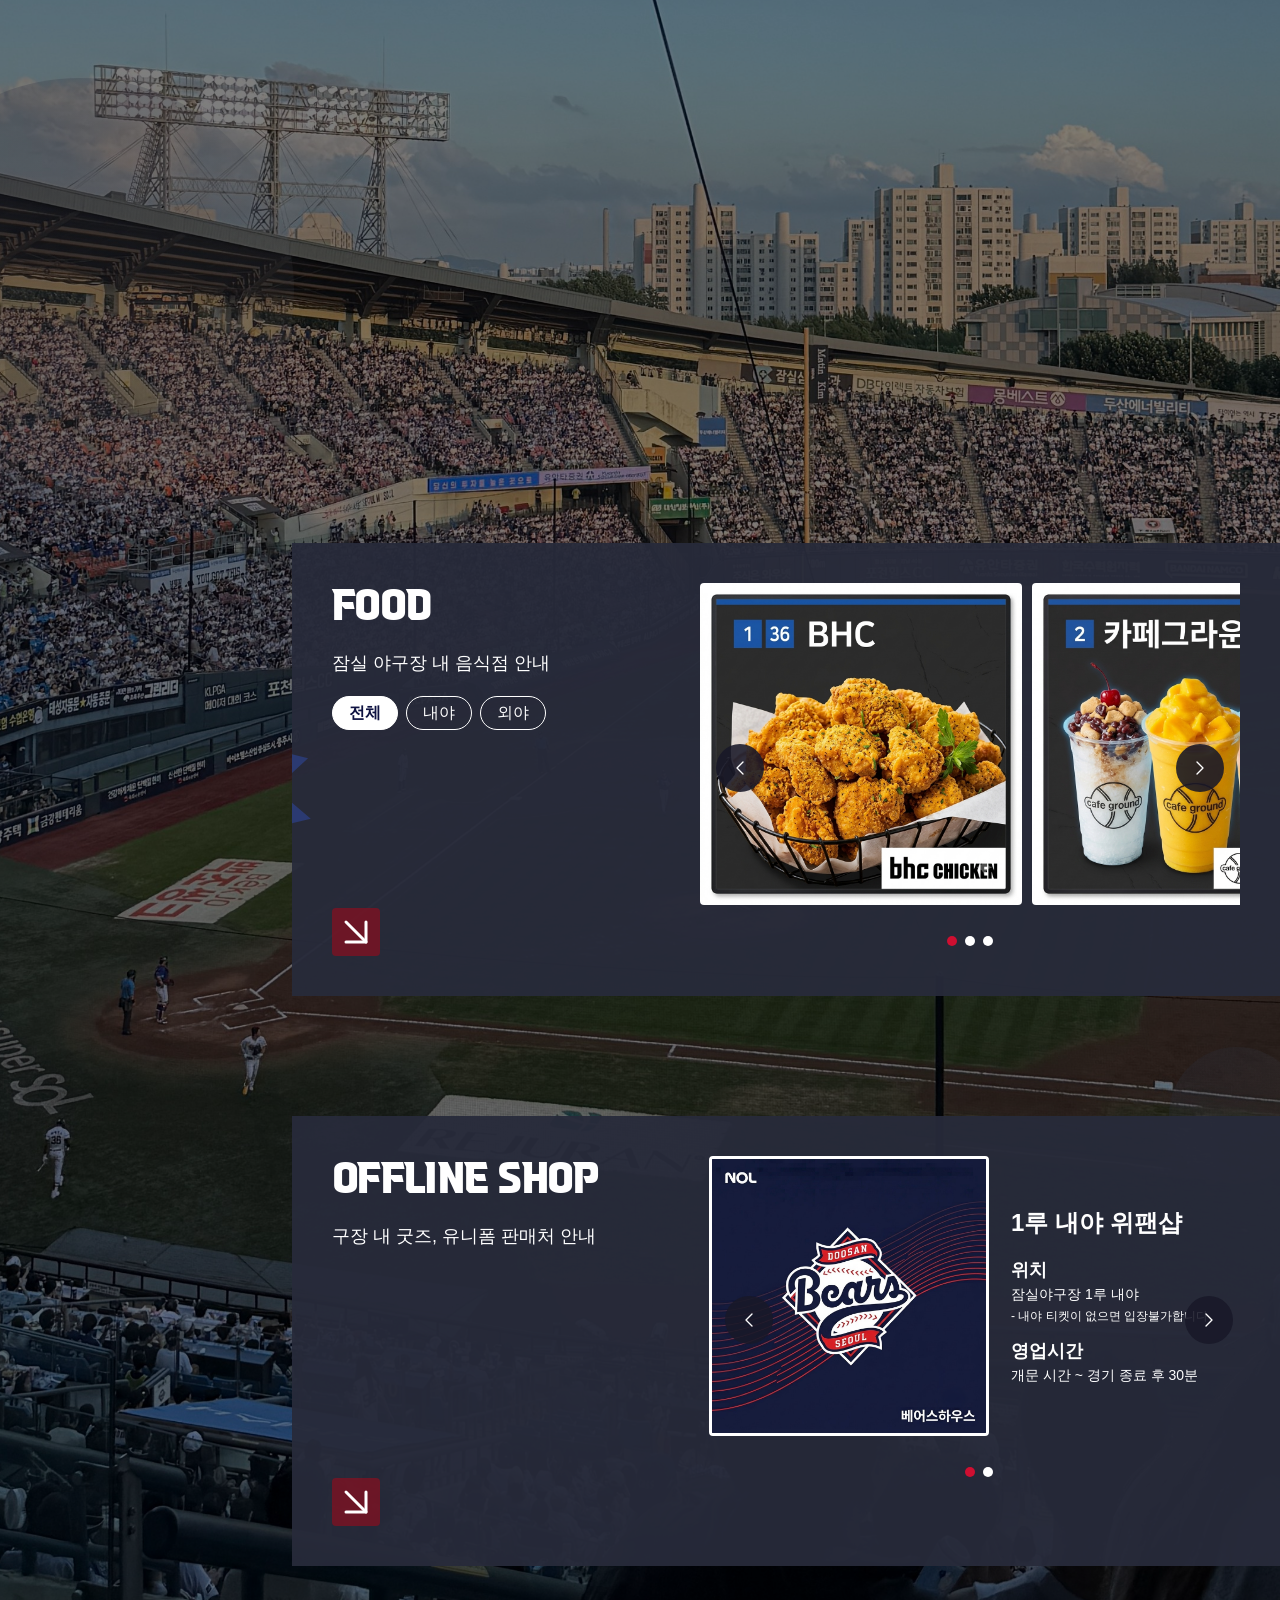
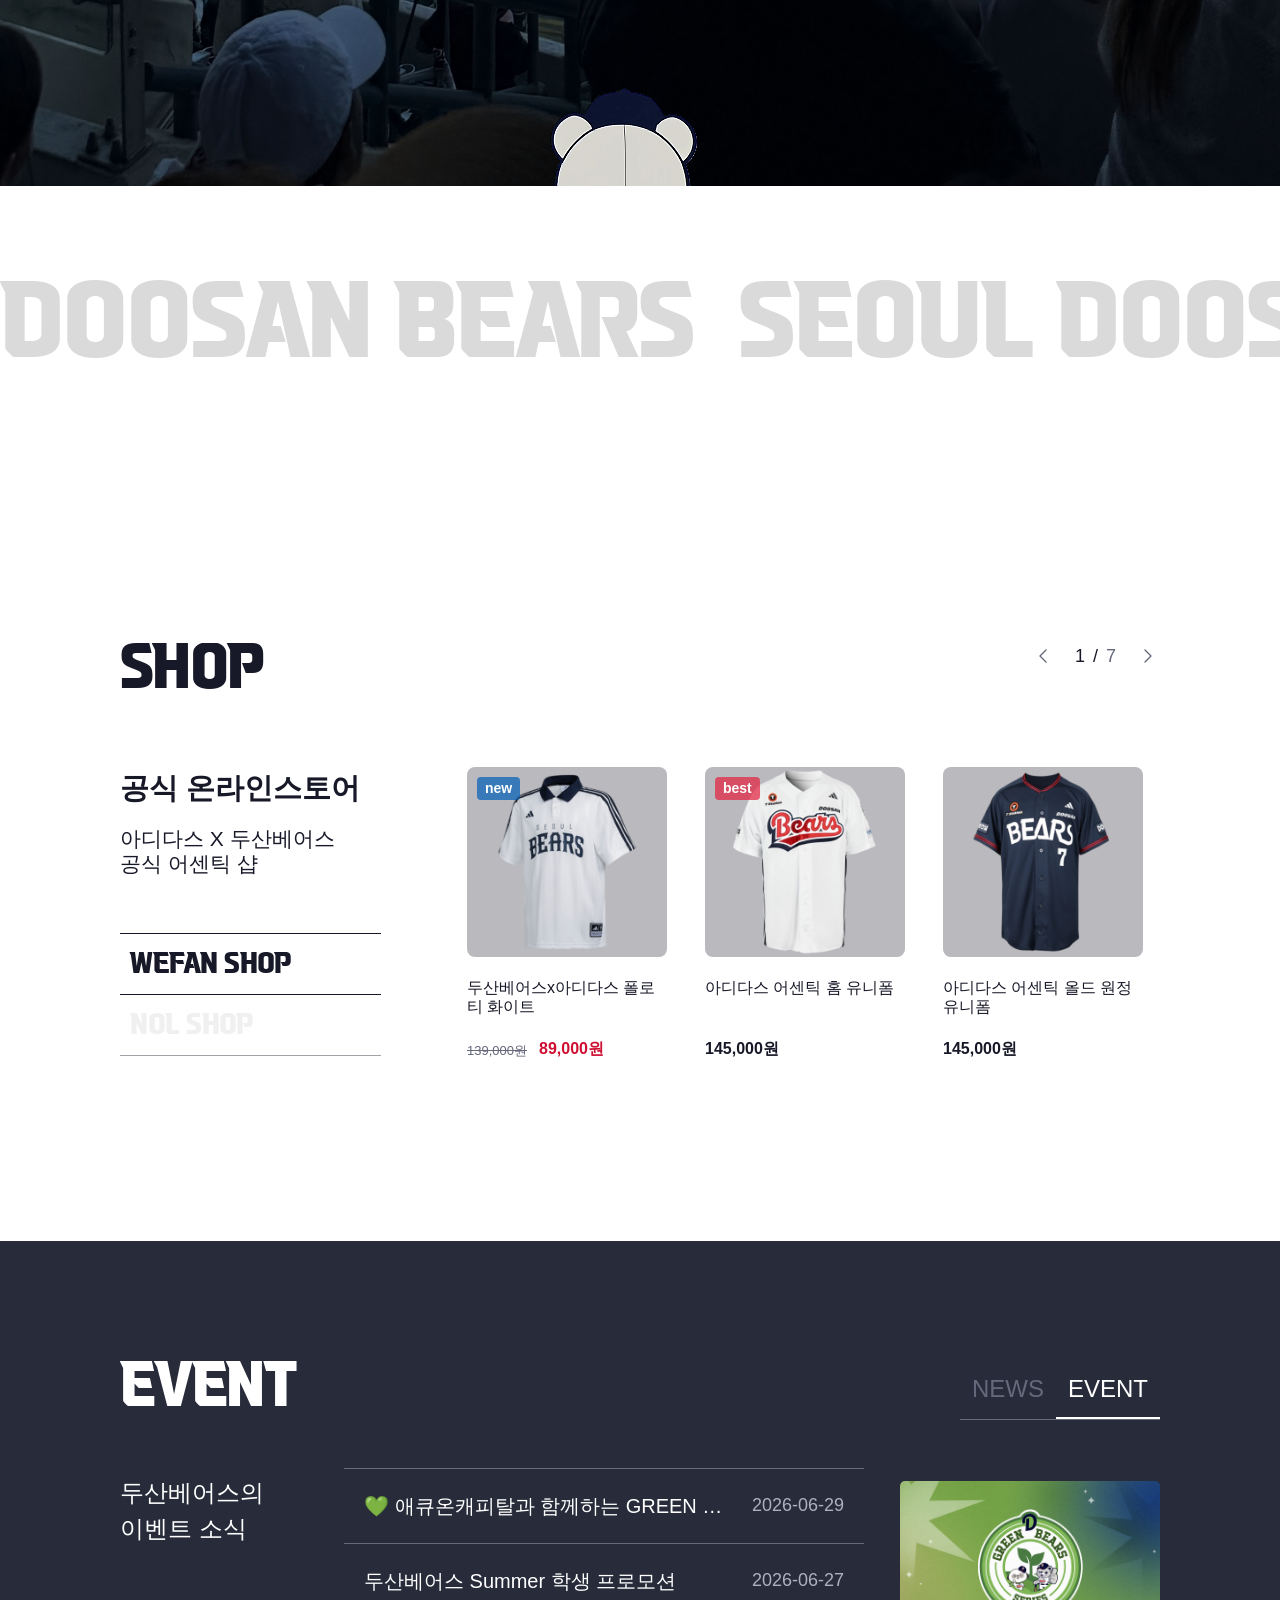
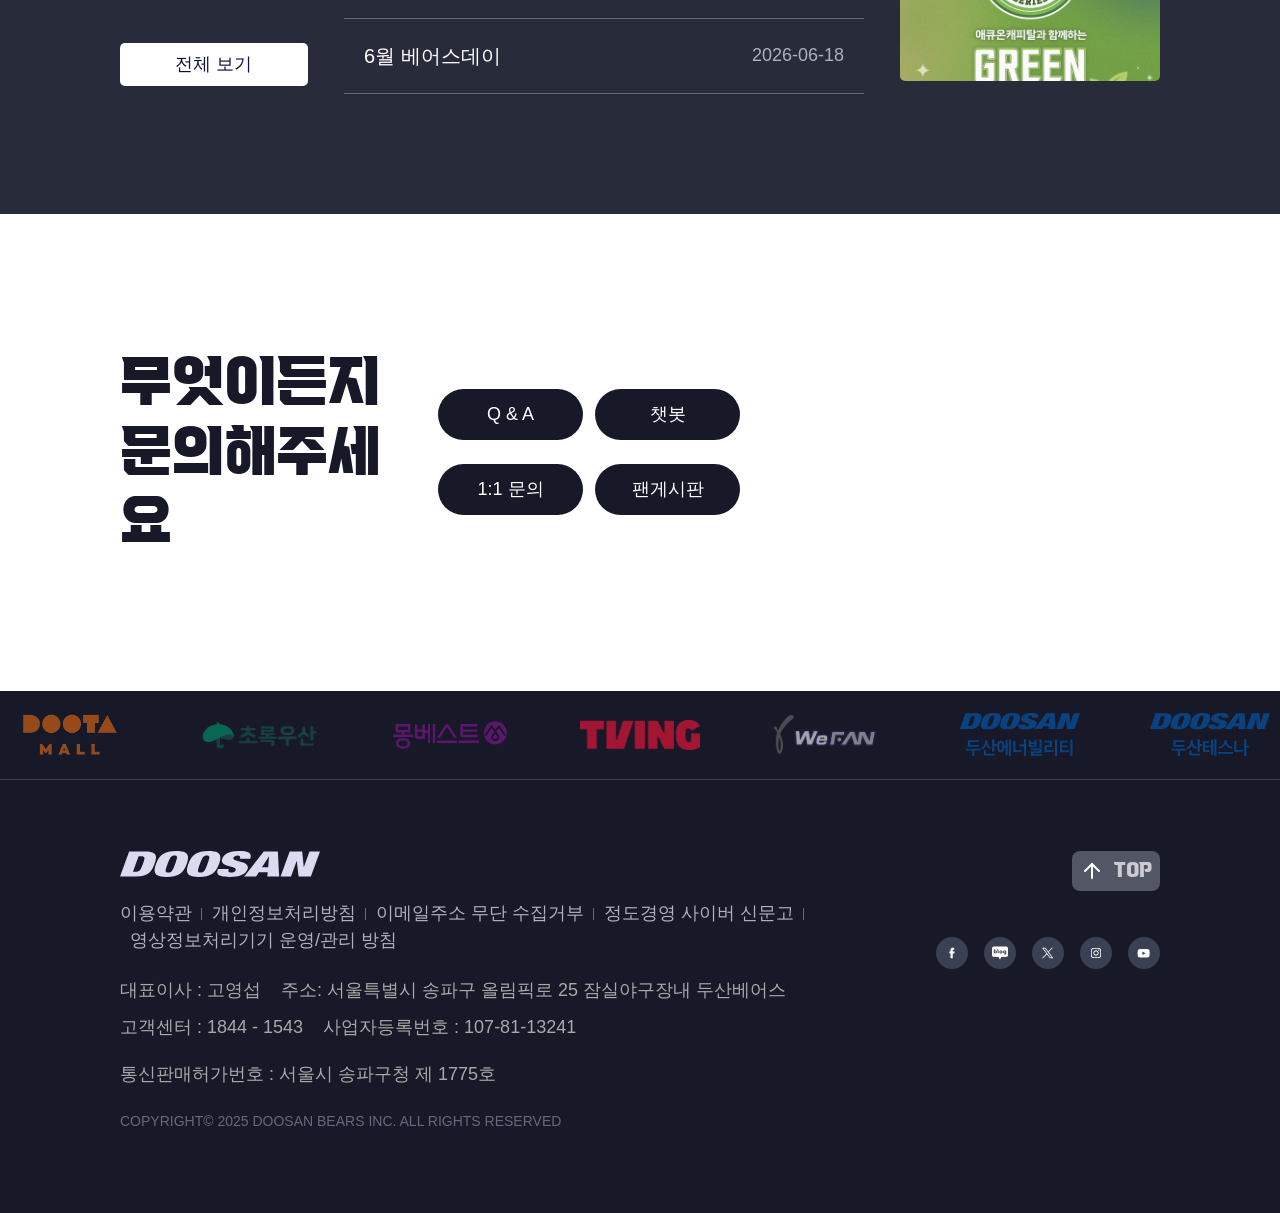
==== commit 9bc1c5ff: "수정" ====
--- a/index.html
+++ b/index.html
@@ -28,7 +28,7 @@
   <meta property="og:url" content="https://실제도메인.com/" />
   <meta
     property="og:image"
-    content="https://실제도메인.com/img/og-image.png"
+    content="https://phin0107.github.io/doosanbears/"
   />
   <meta property="og:image:width" content="1200" />
   <meta property="og:image:height" content="630" />
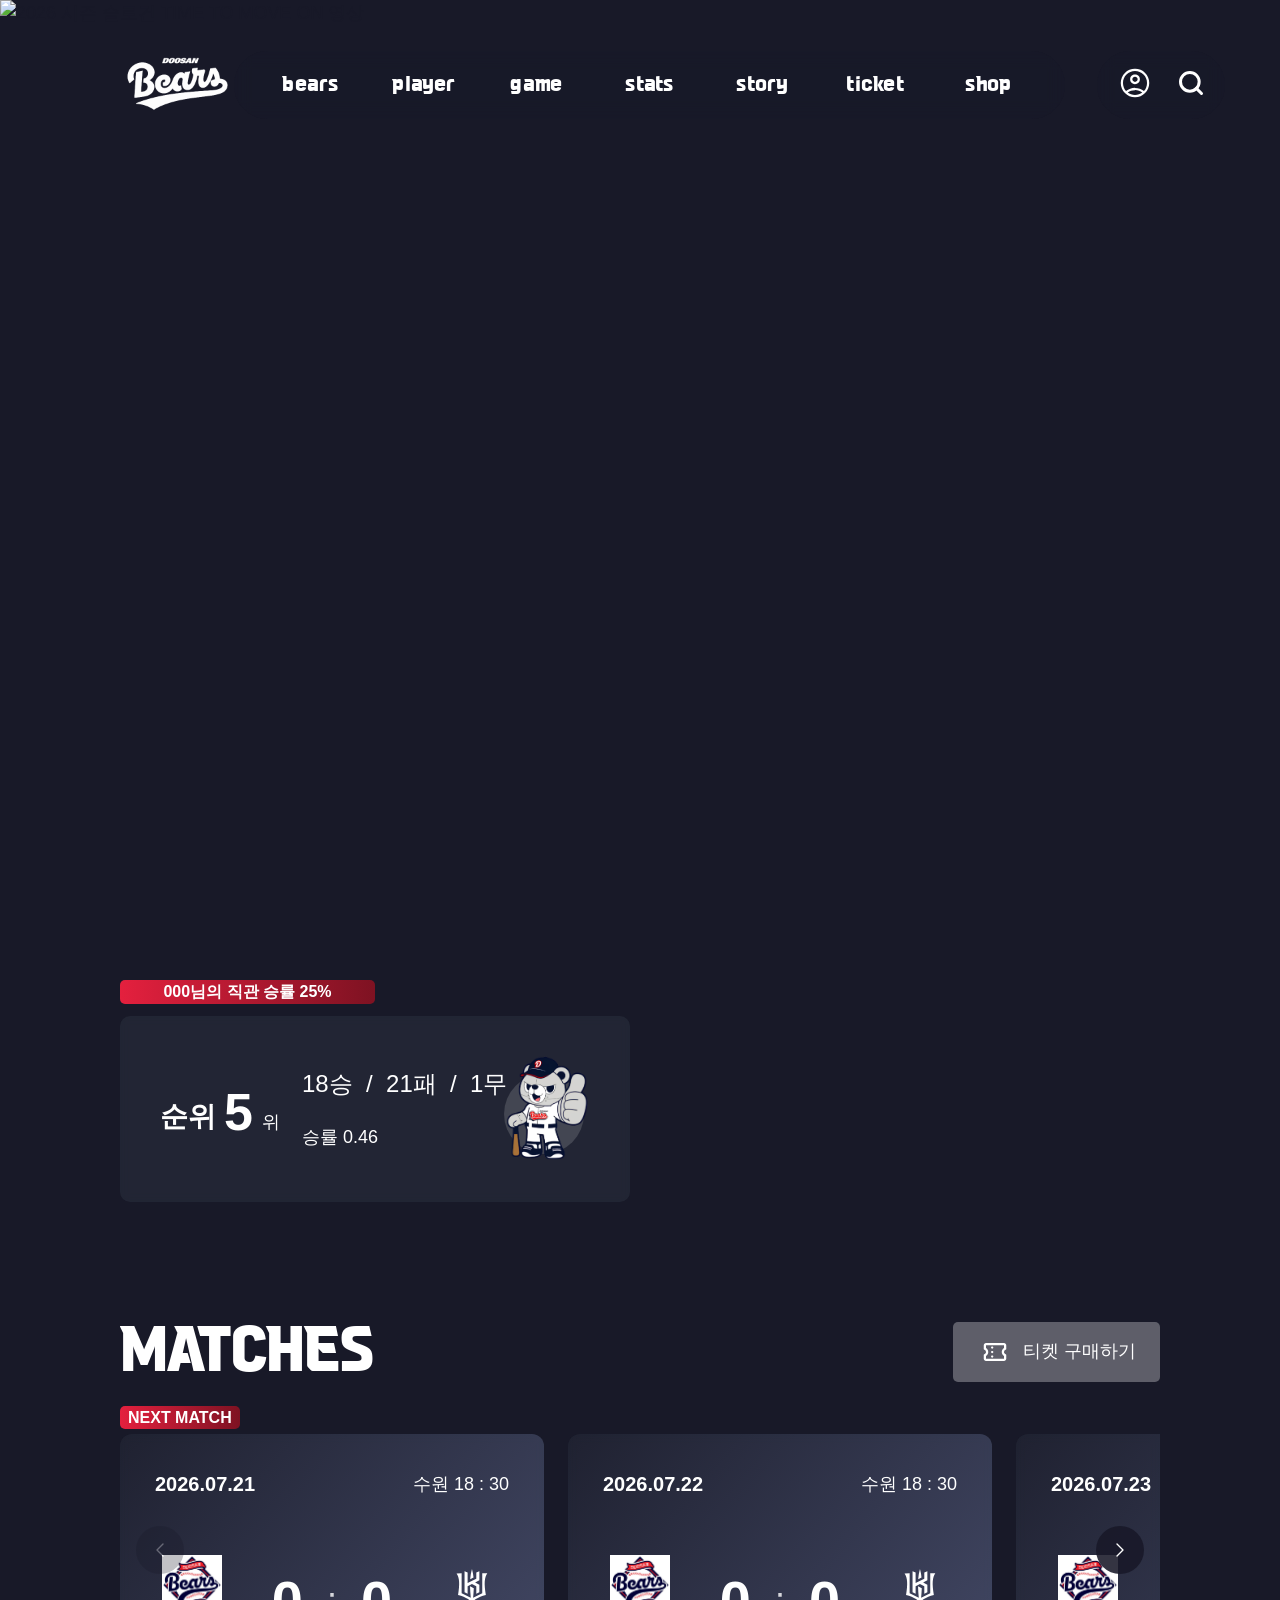
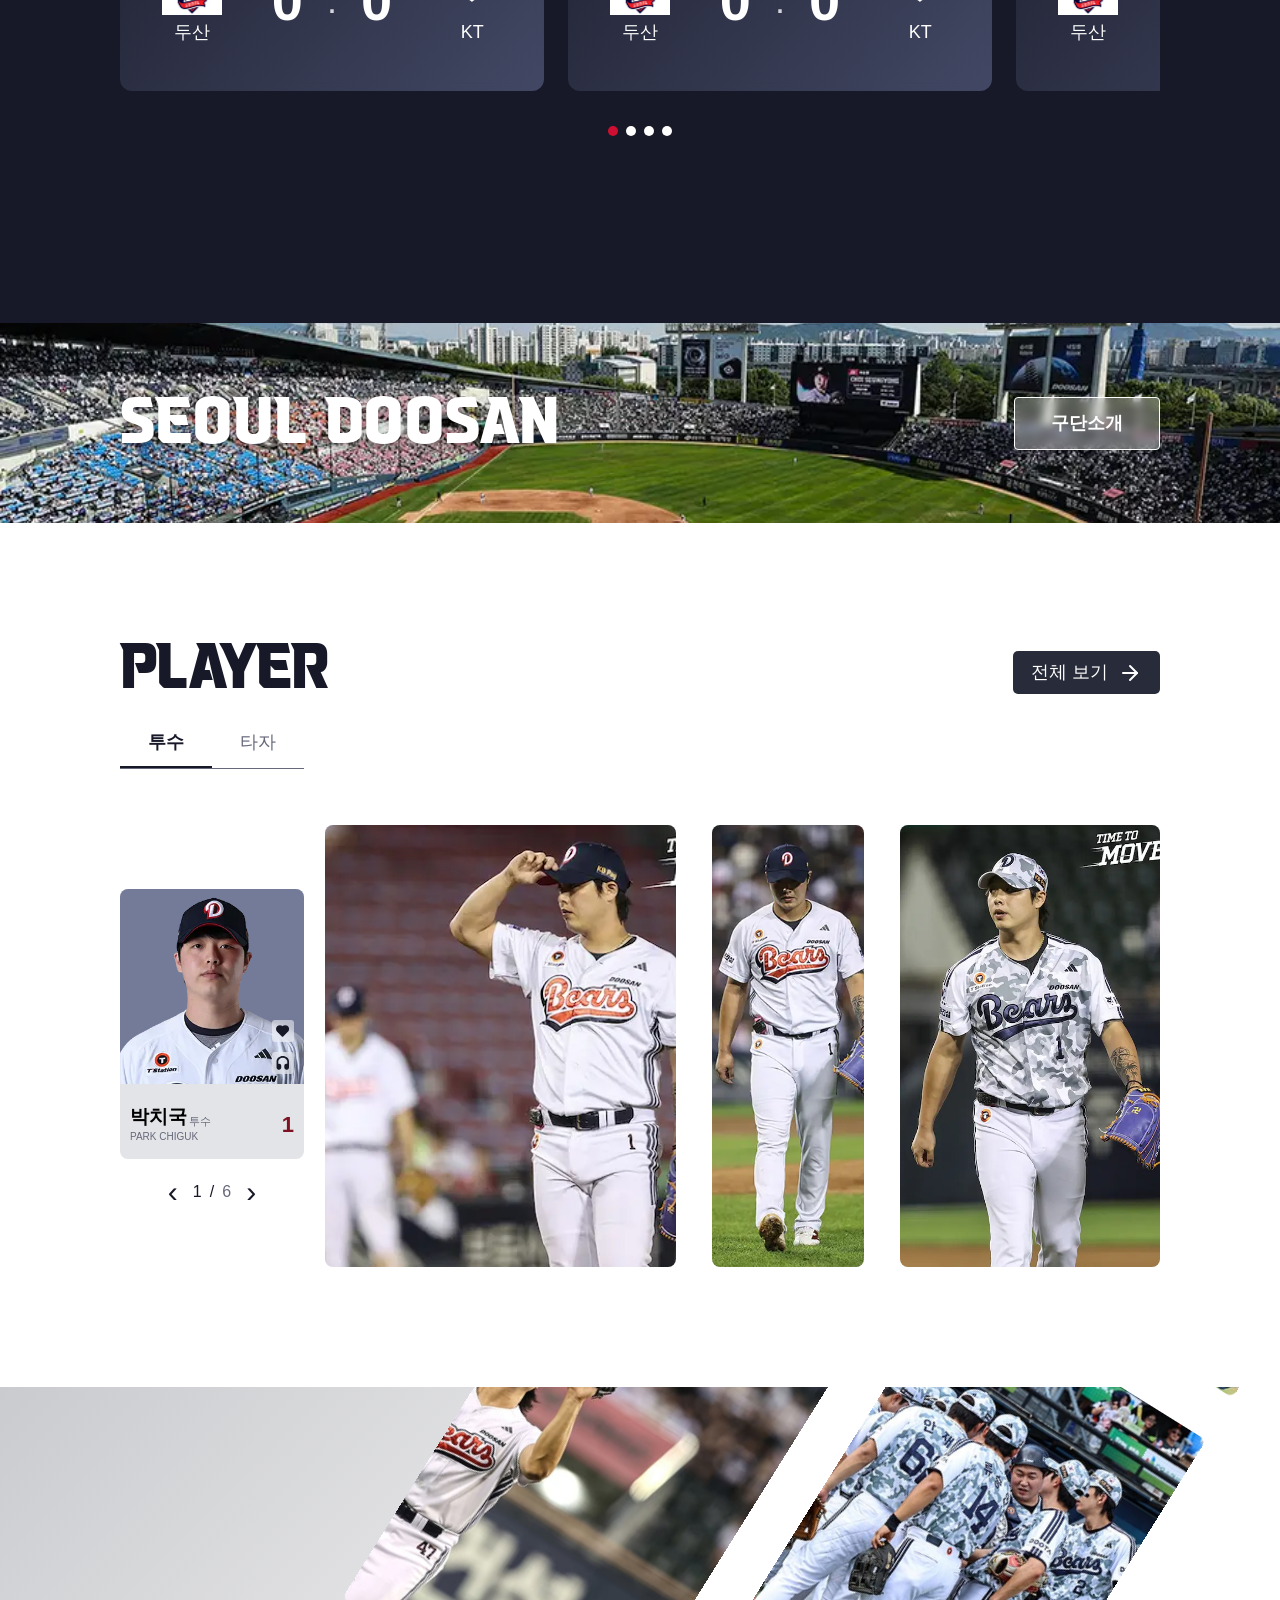
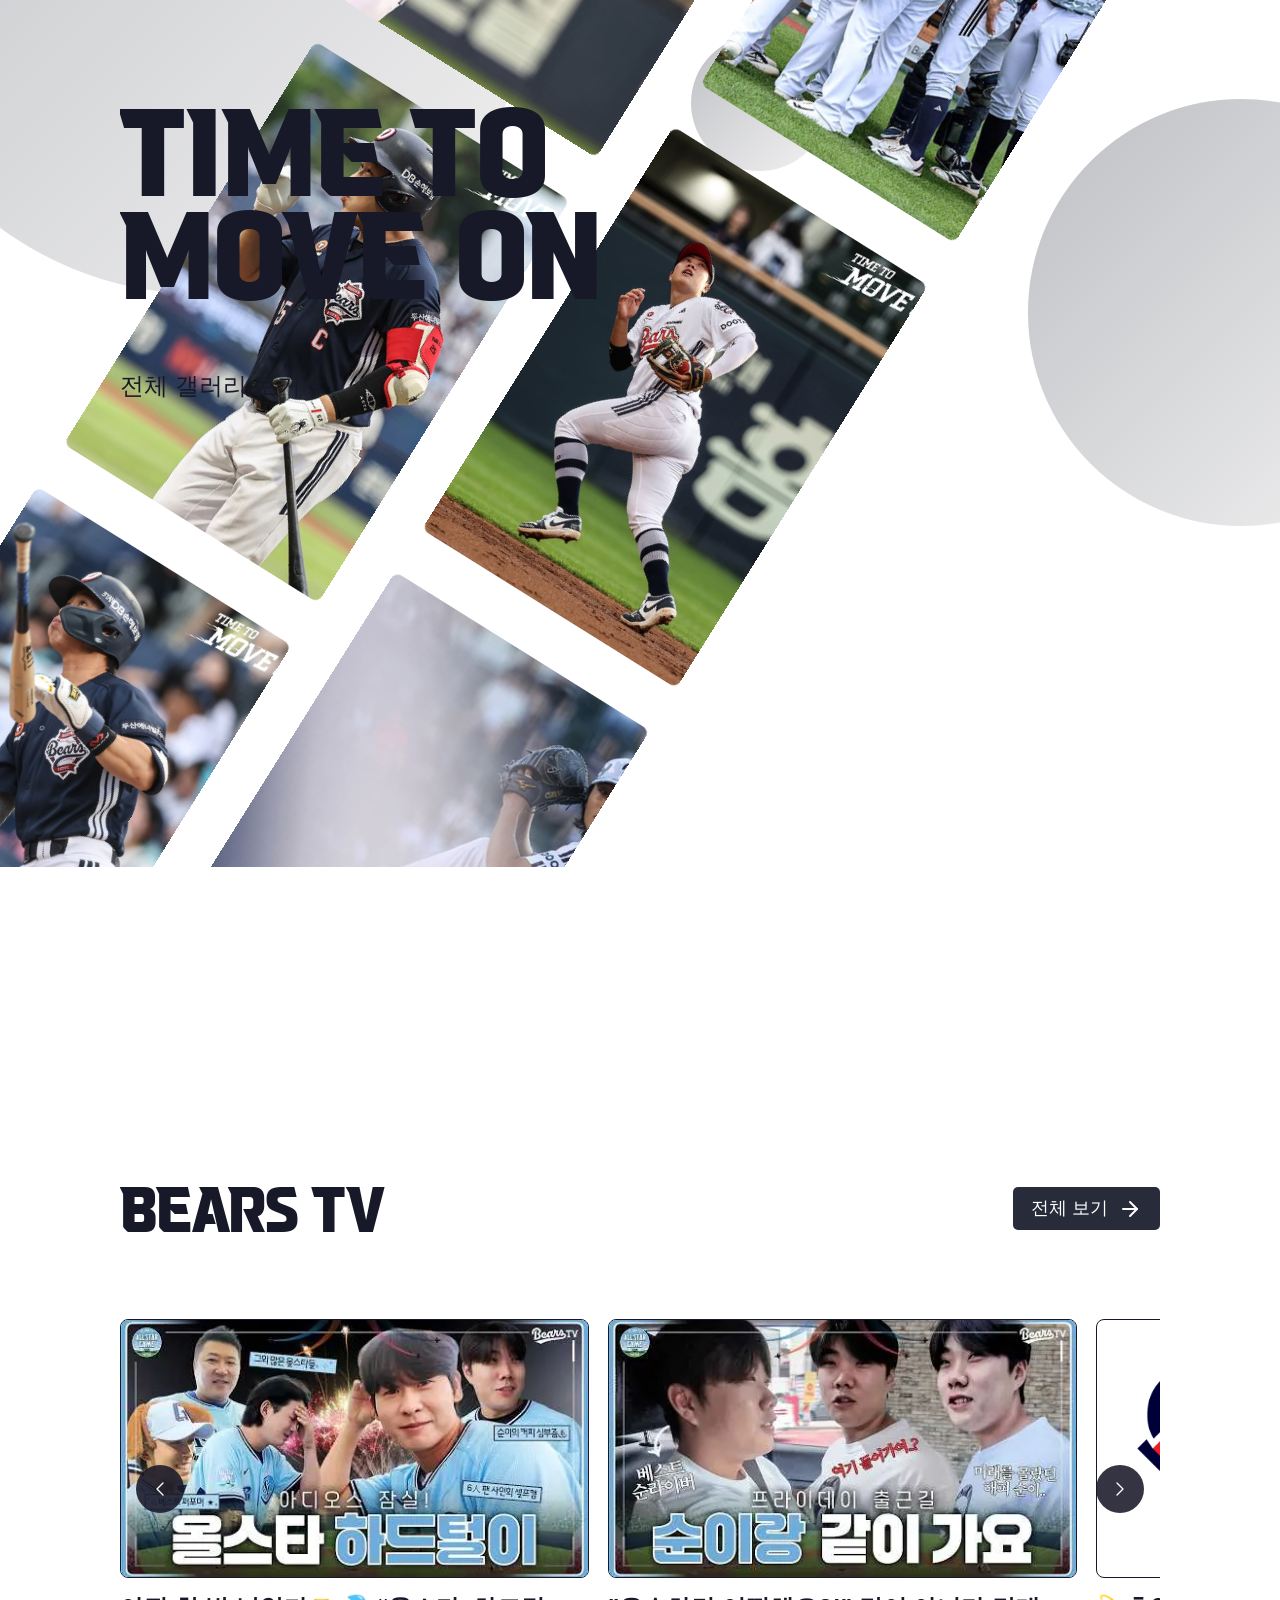
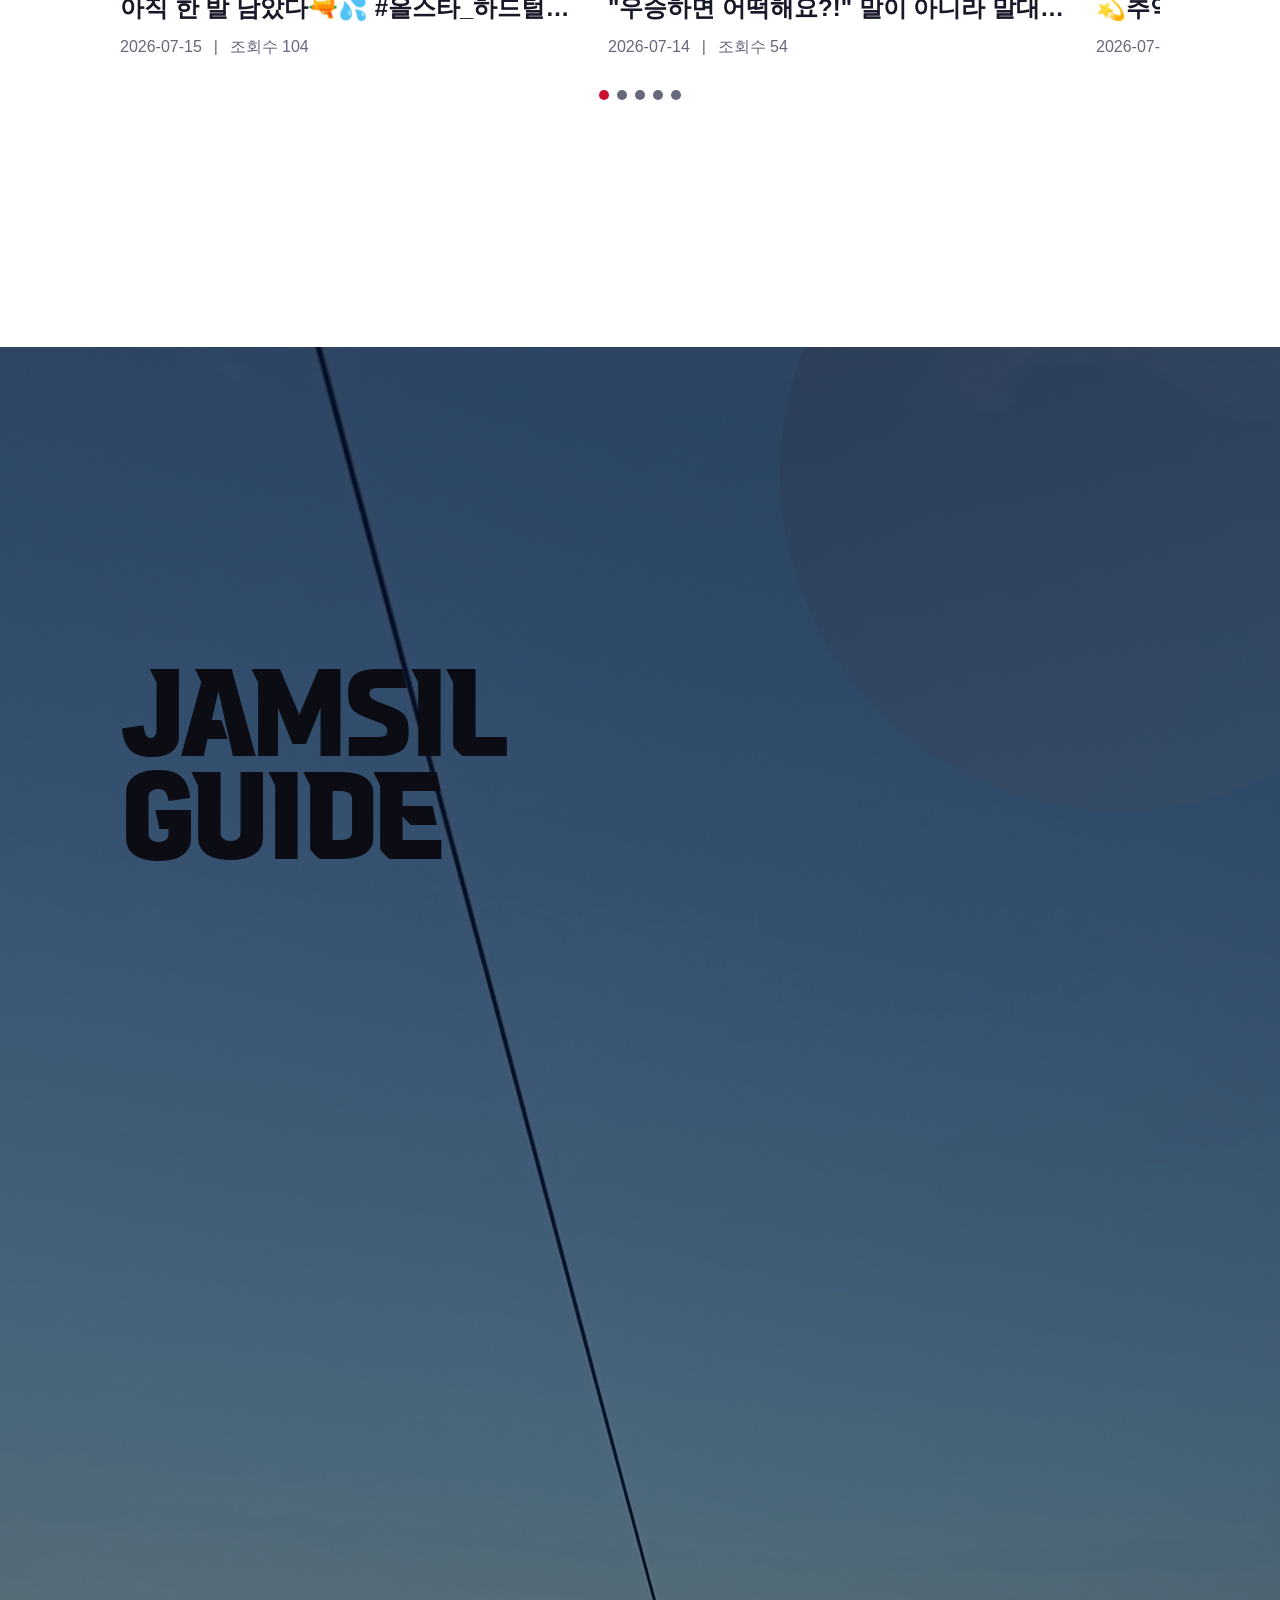
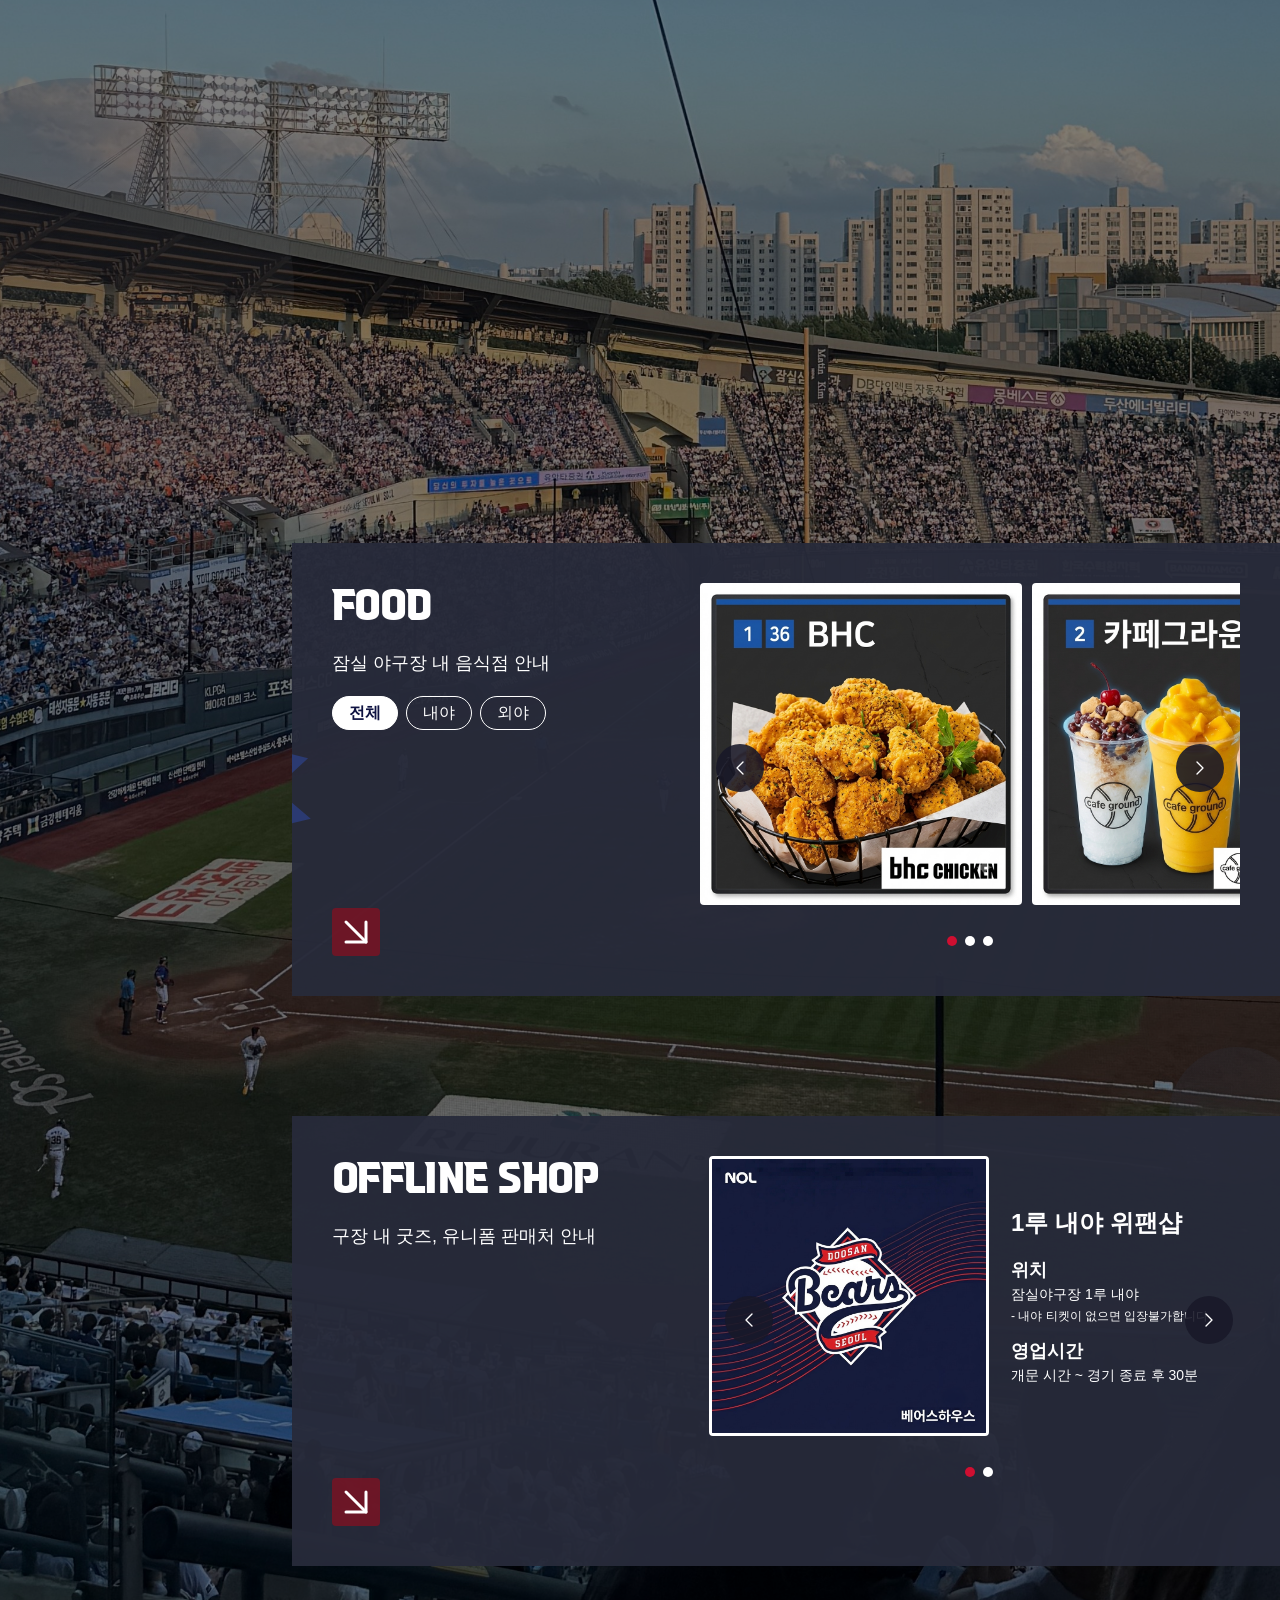
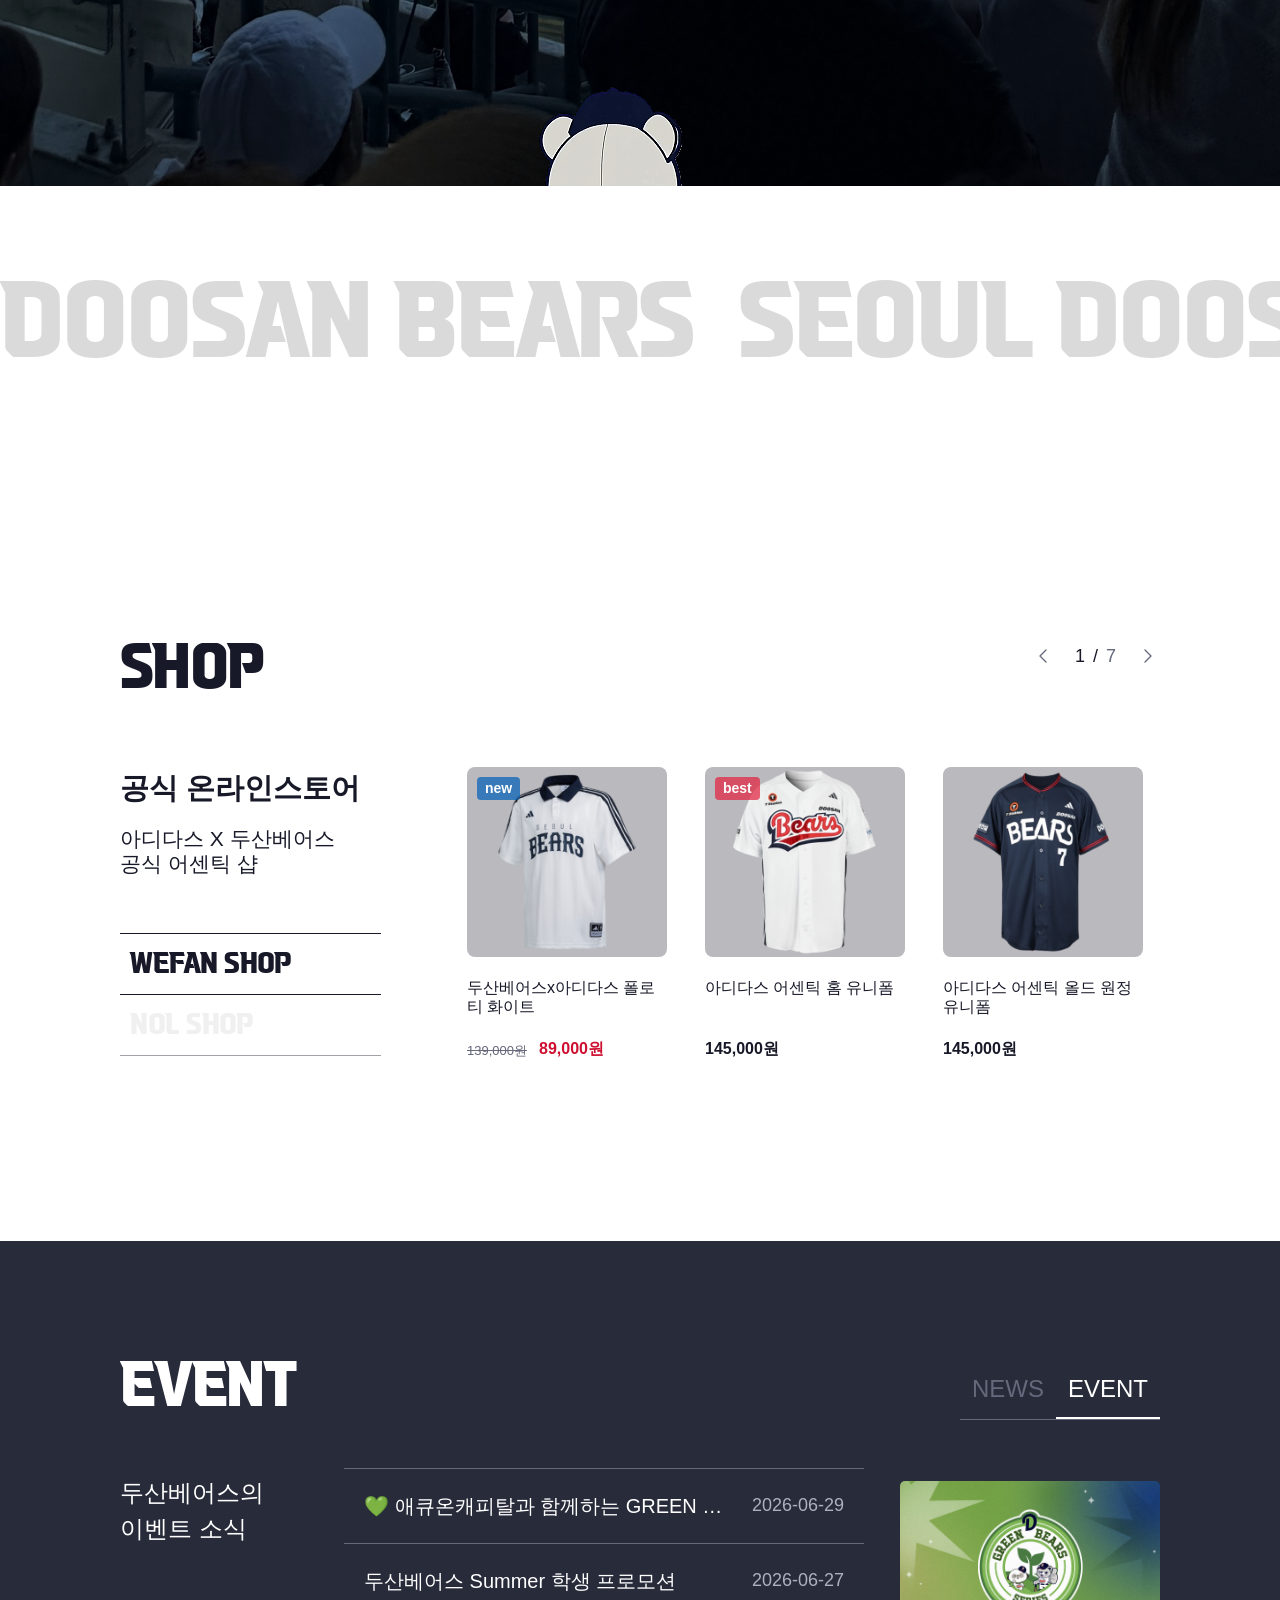
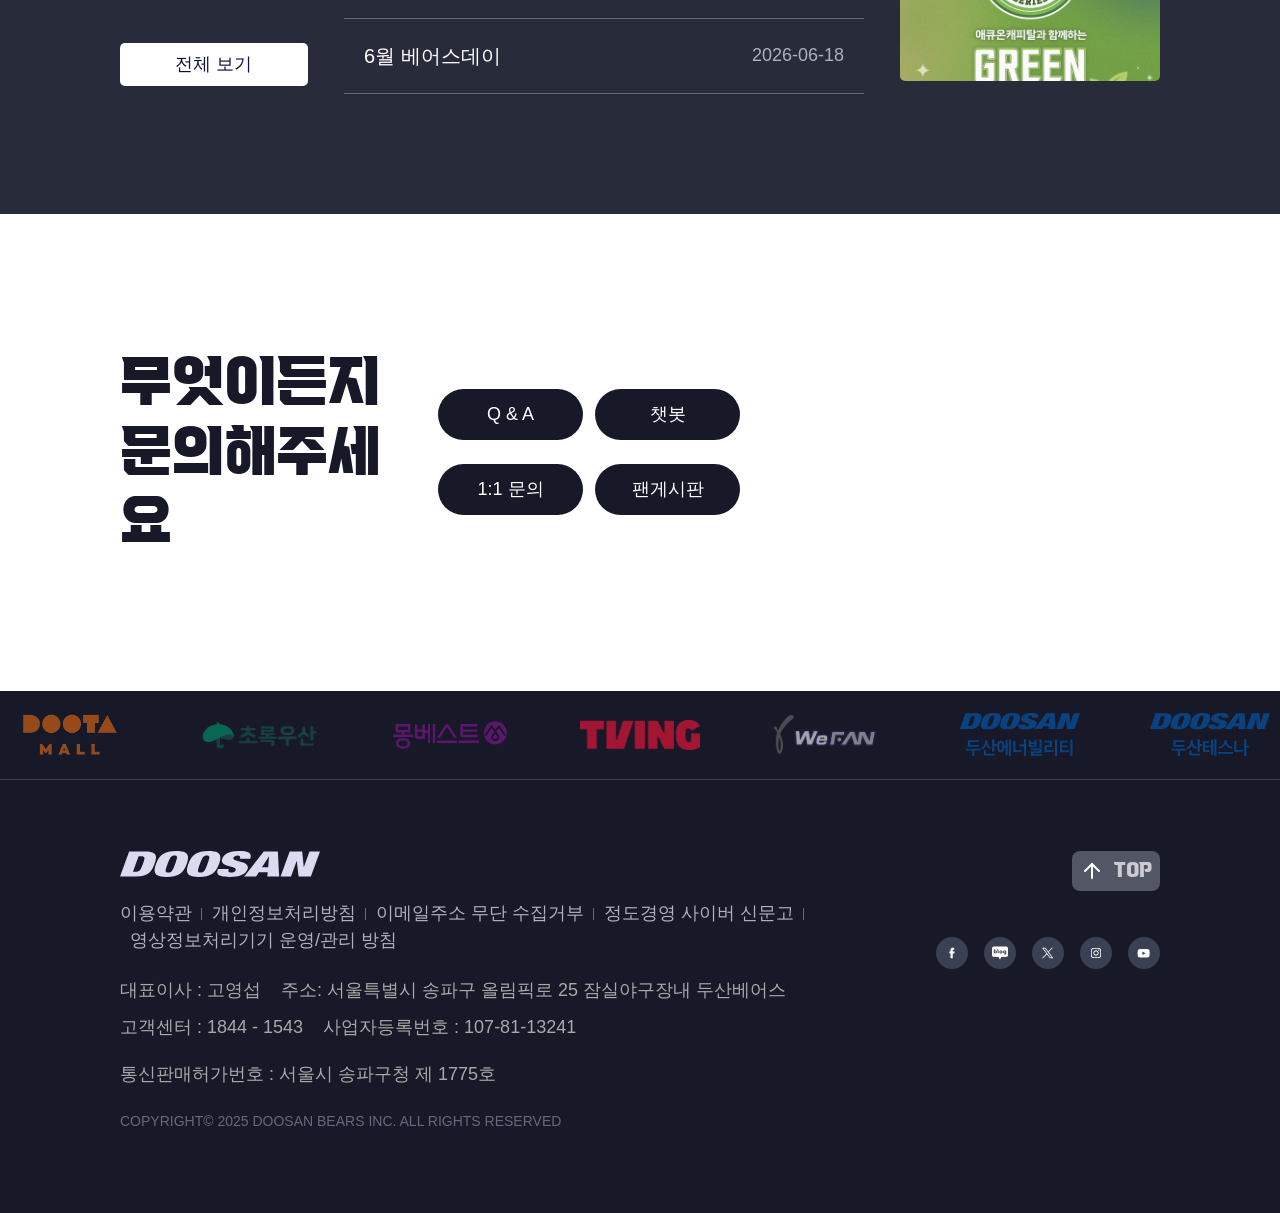
==== commit 2c1027e9: "og" ====
--- a/index.html
+++ b/index.html
@@ -25,7 +25,7 @@
     property="og:description"
     content="최강 10번 타자, 두산베어스의 경기 일정과 최신 소식을 확인하세요."
   />
-  <meta property="og:url" content="https://실제도메인.com/" />
+  <meta property="og:url" content="https://phin0107.github.io/doosanbears/" />
   <meta
     property="og:image"
     content="https://phin0107.github.io/doosanbears/"
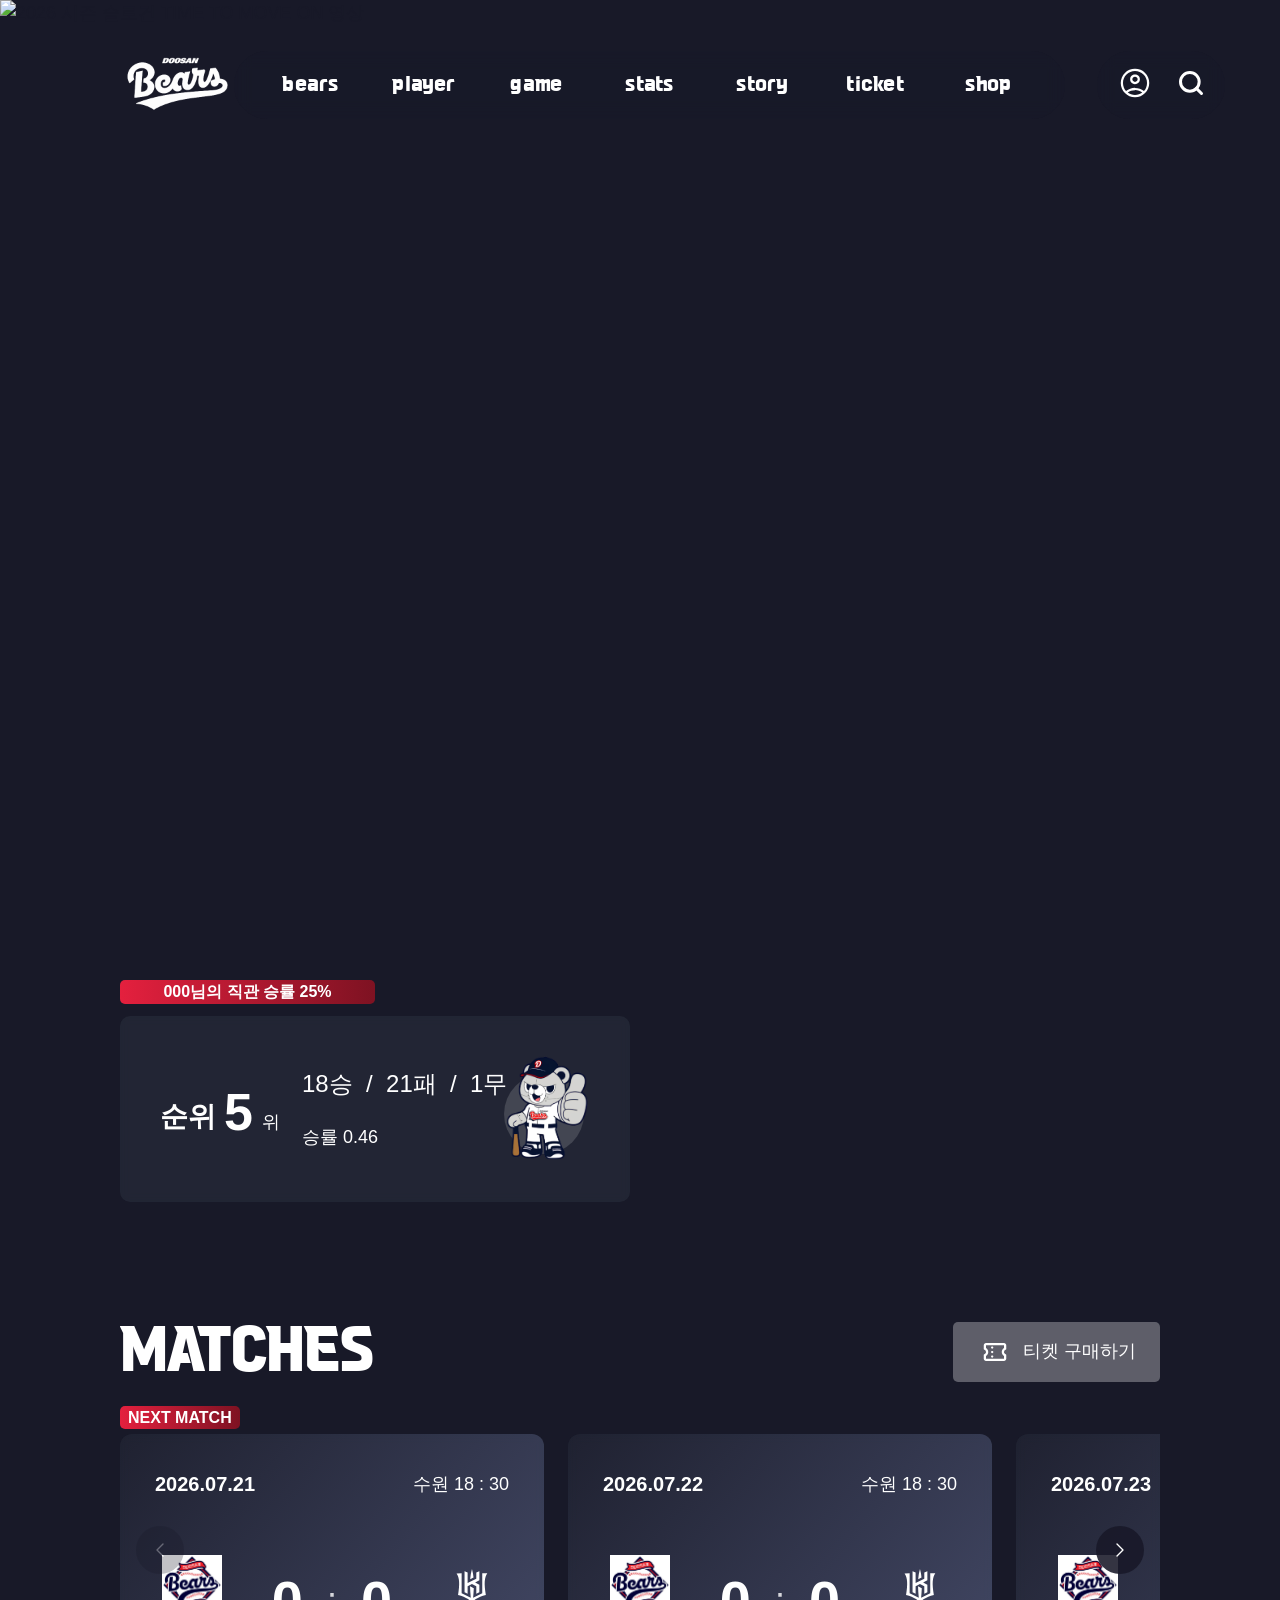
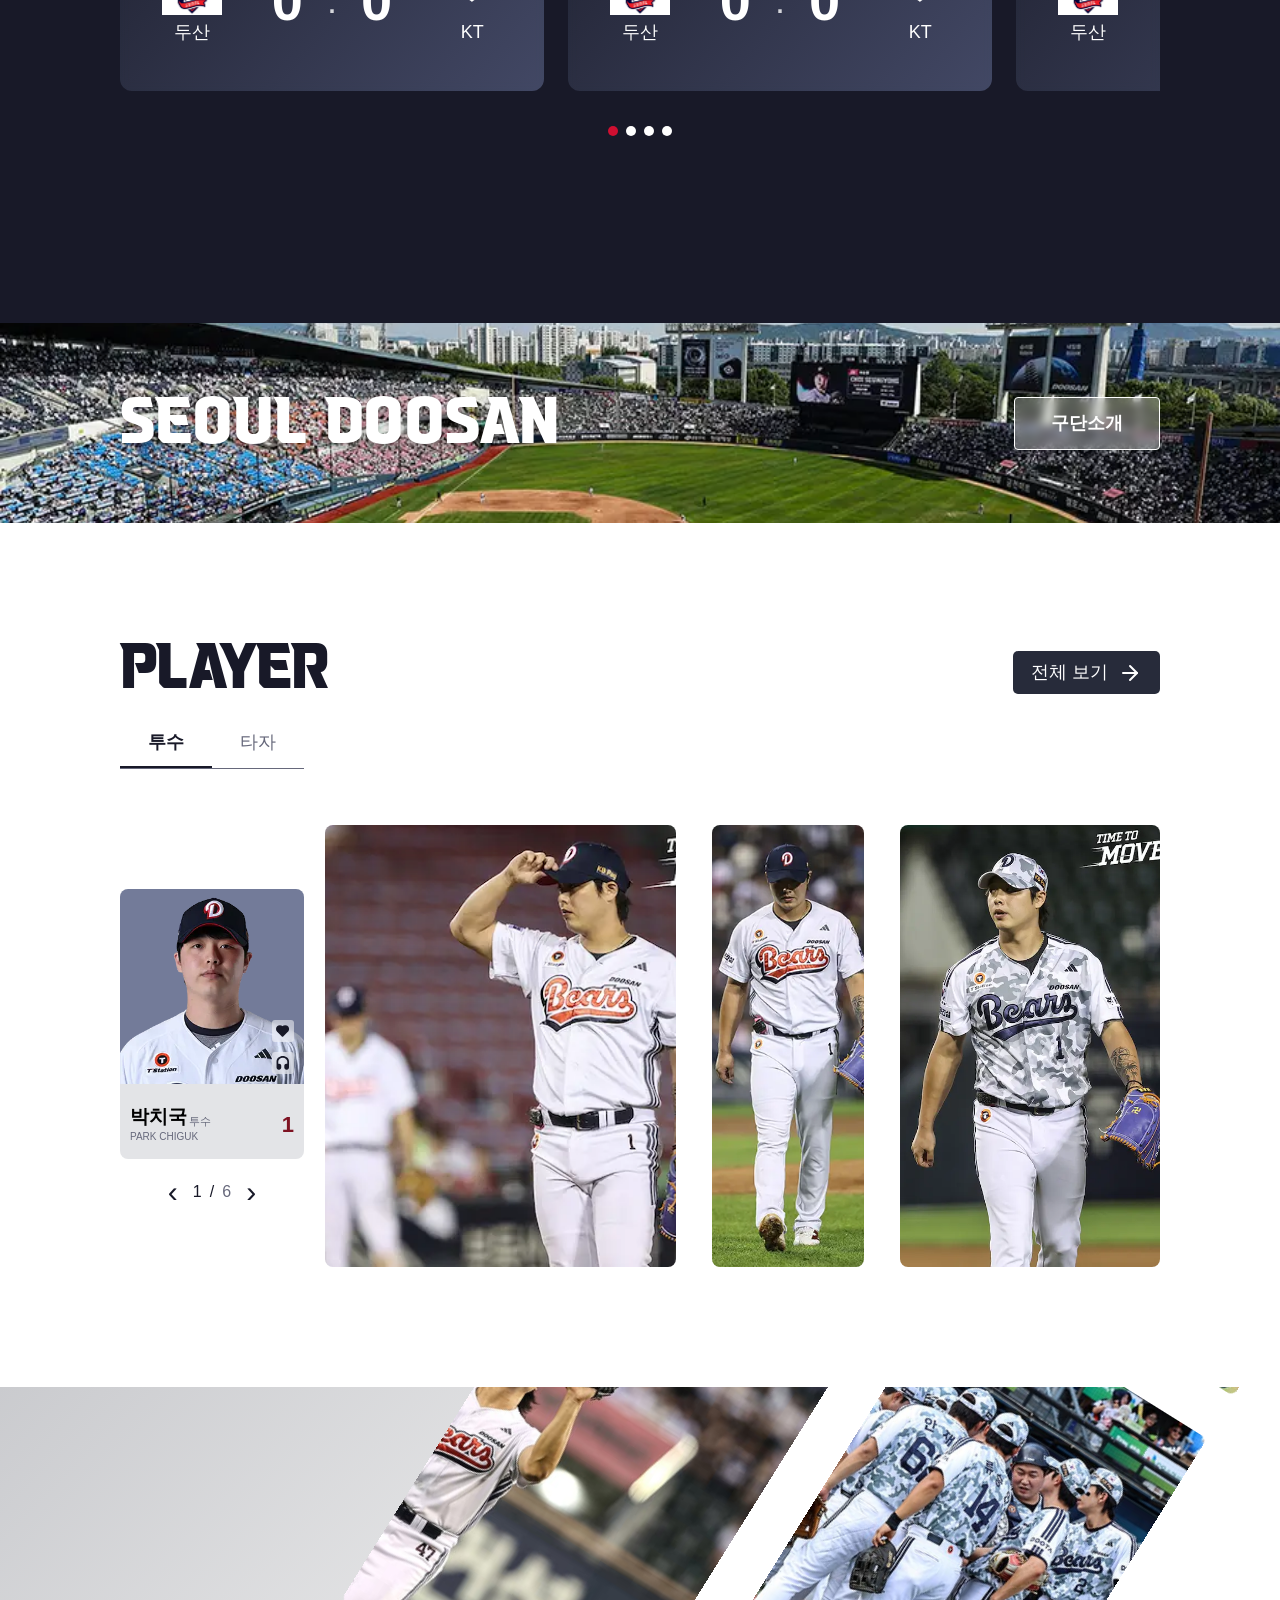
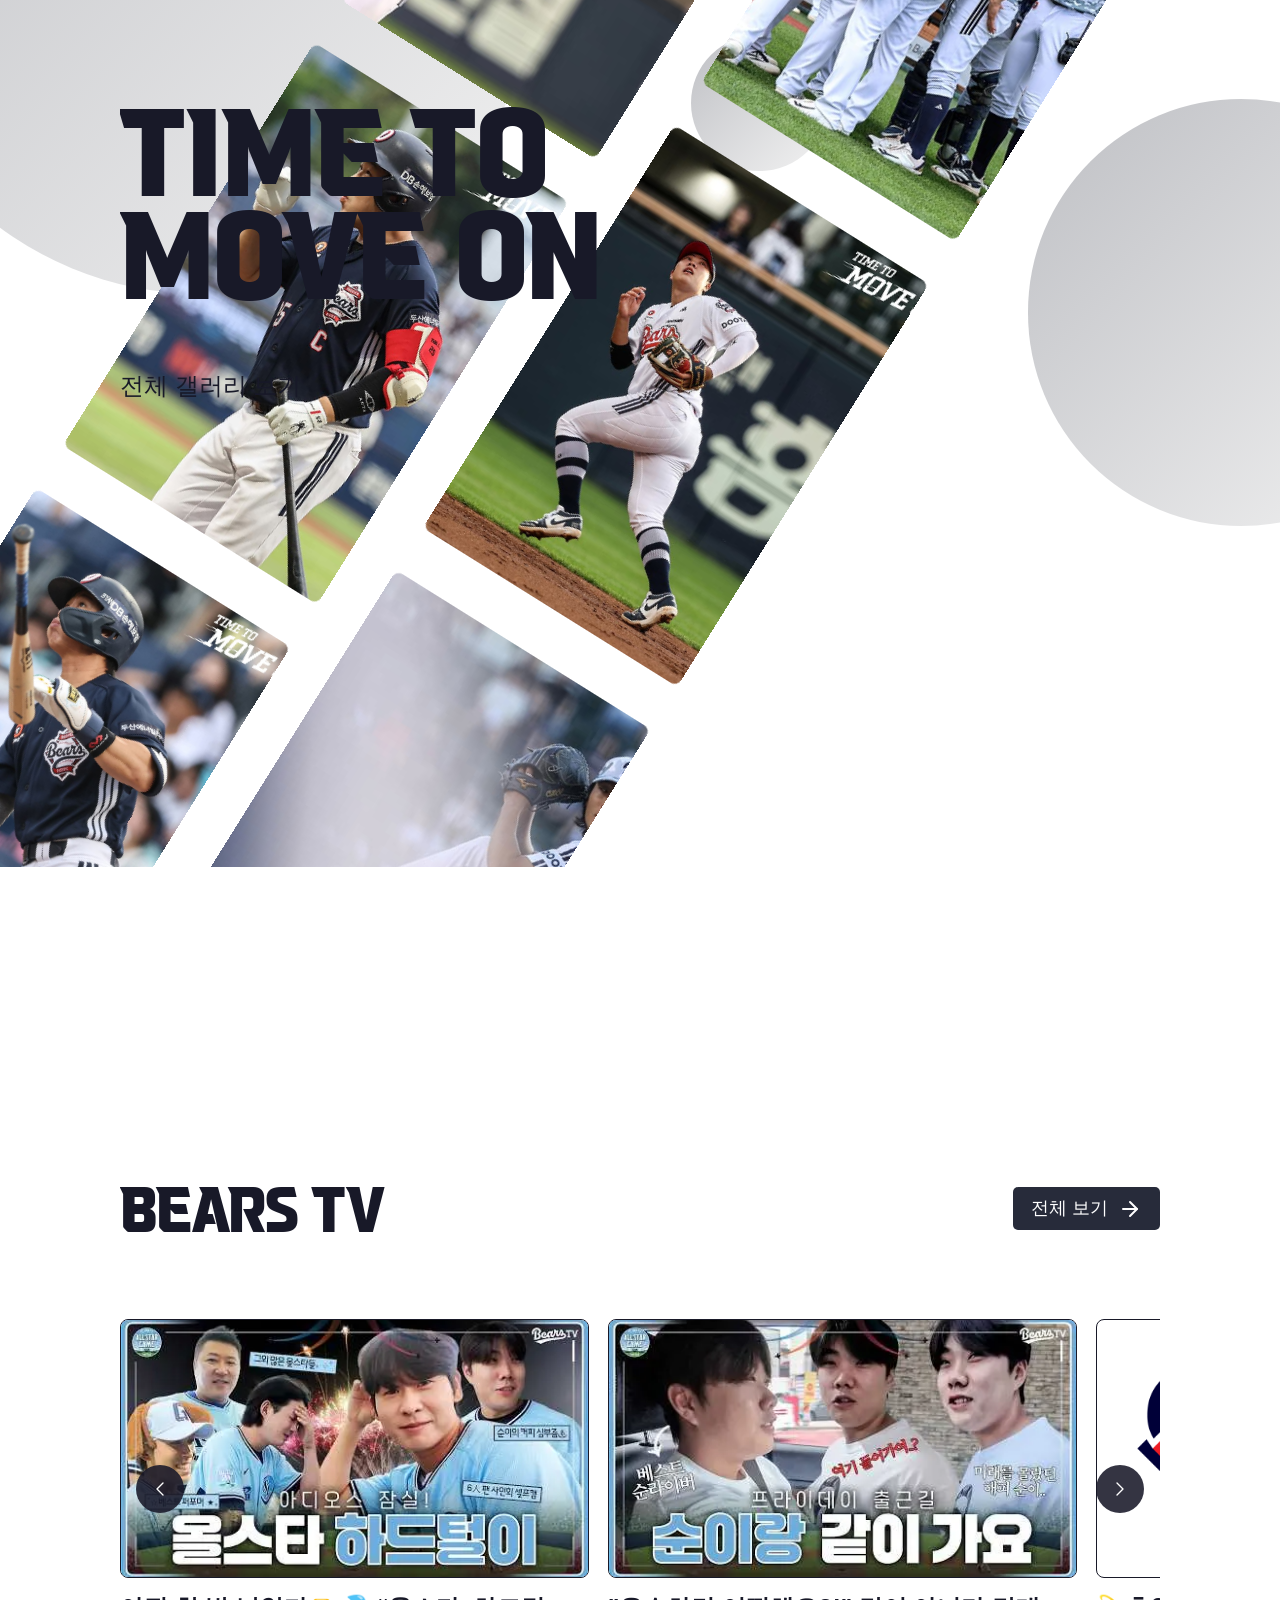
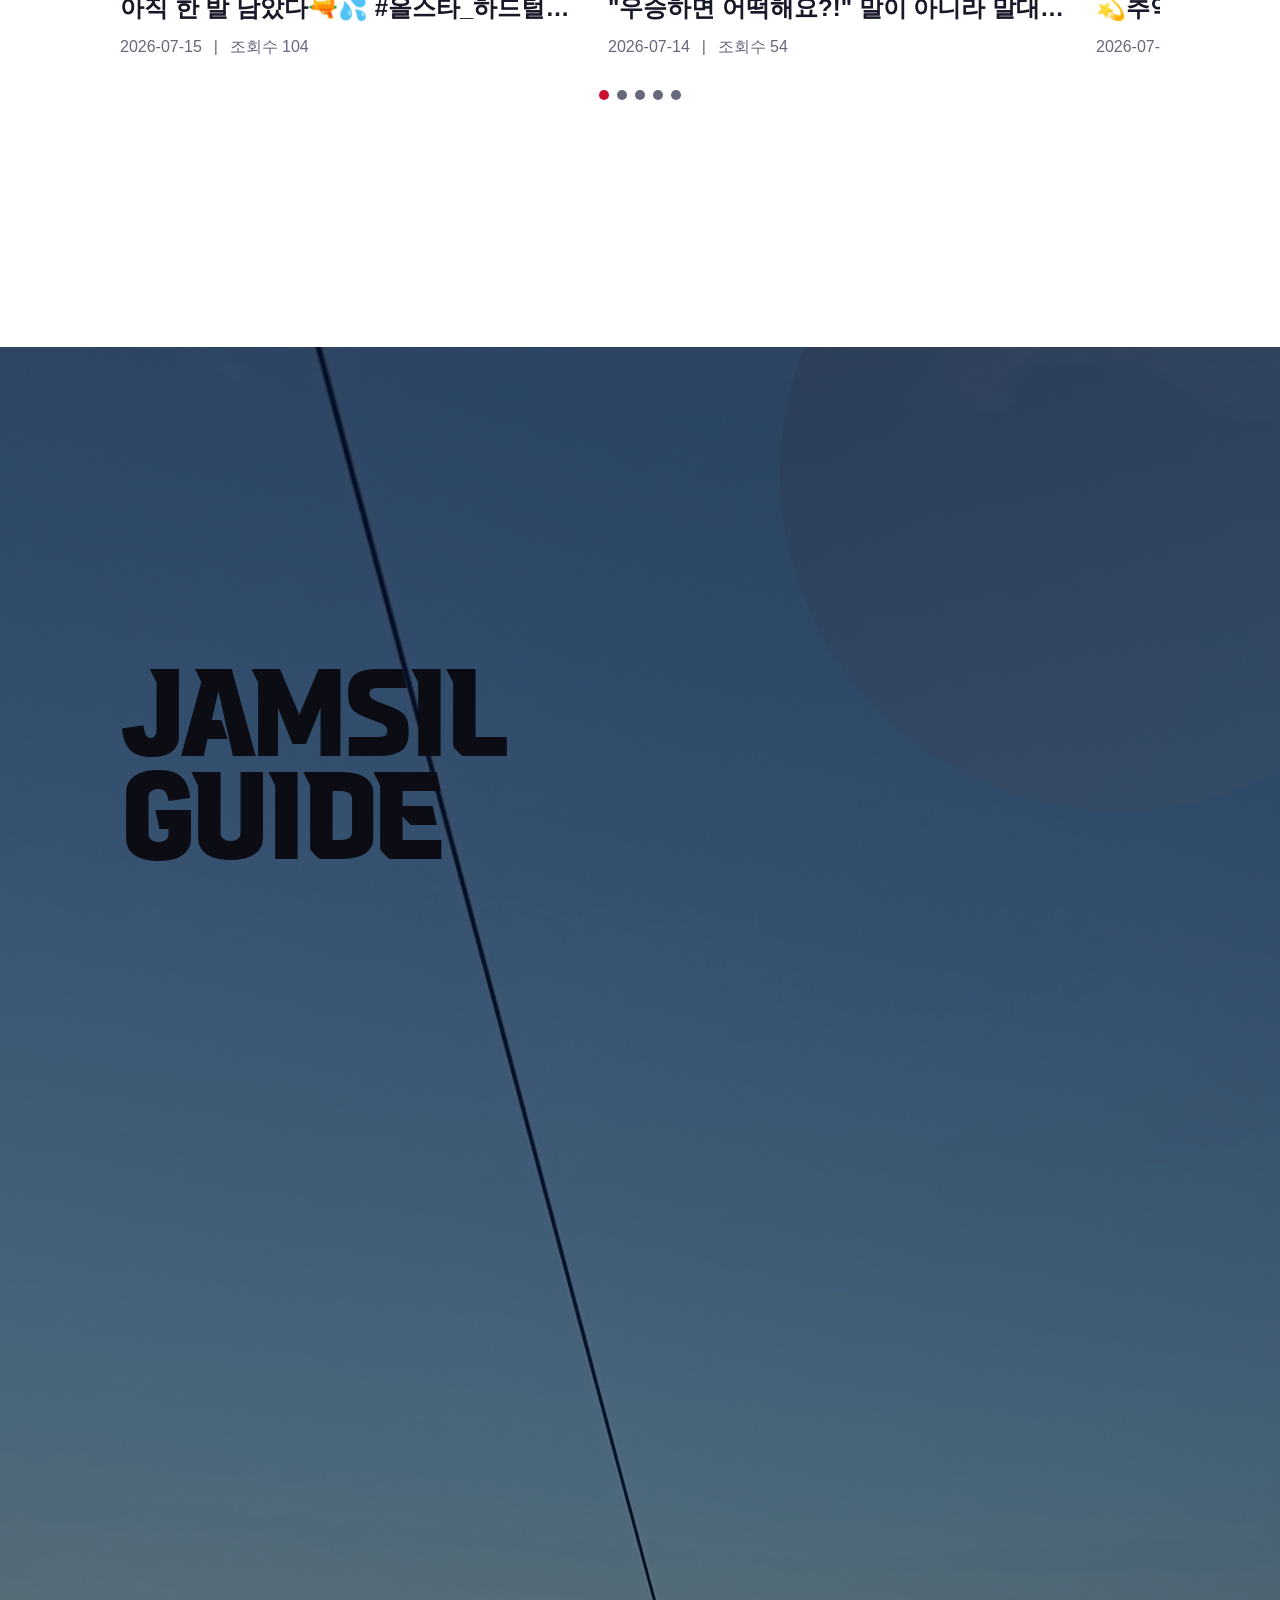
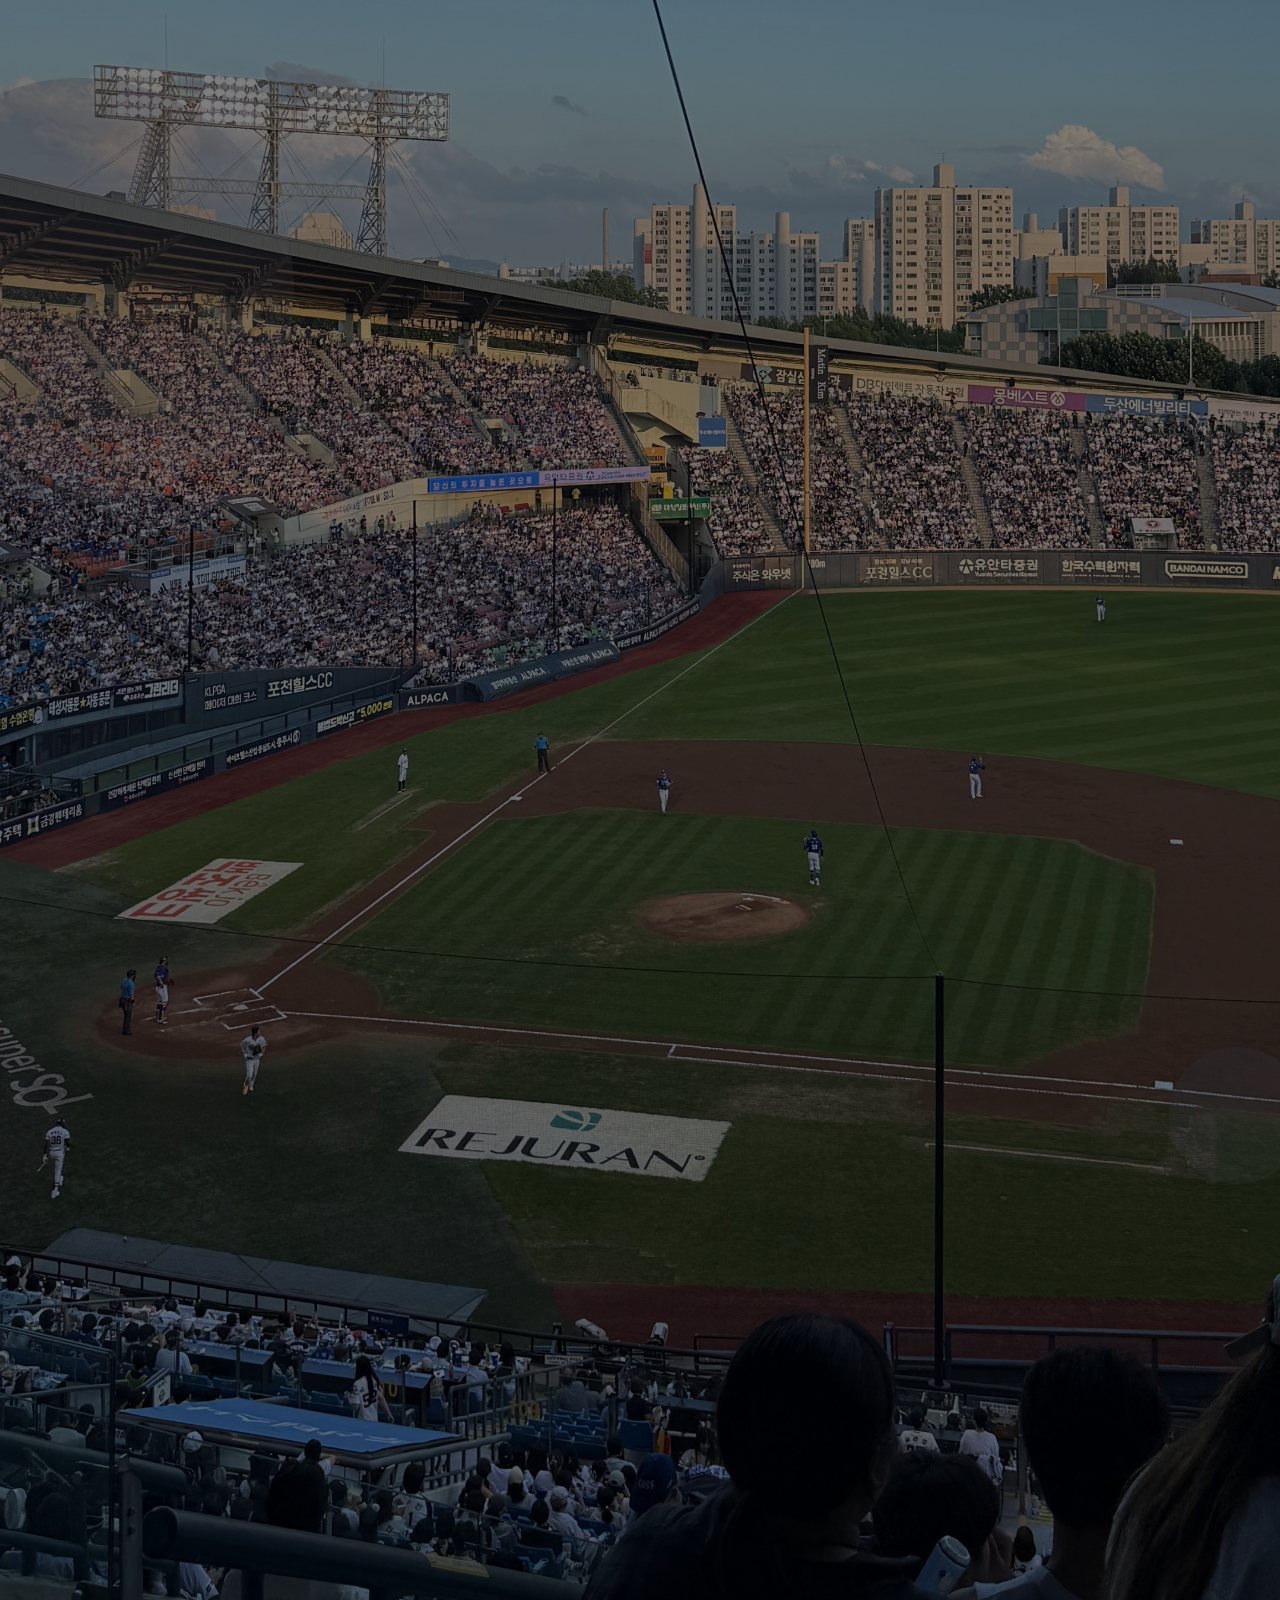
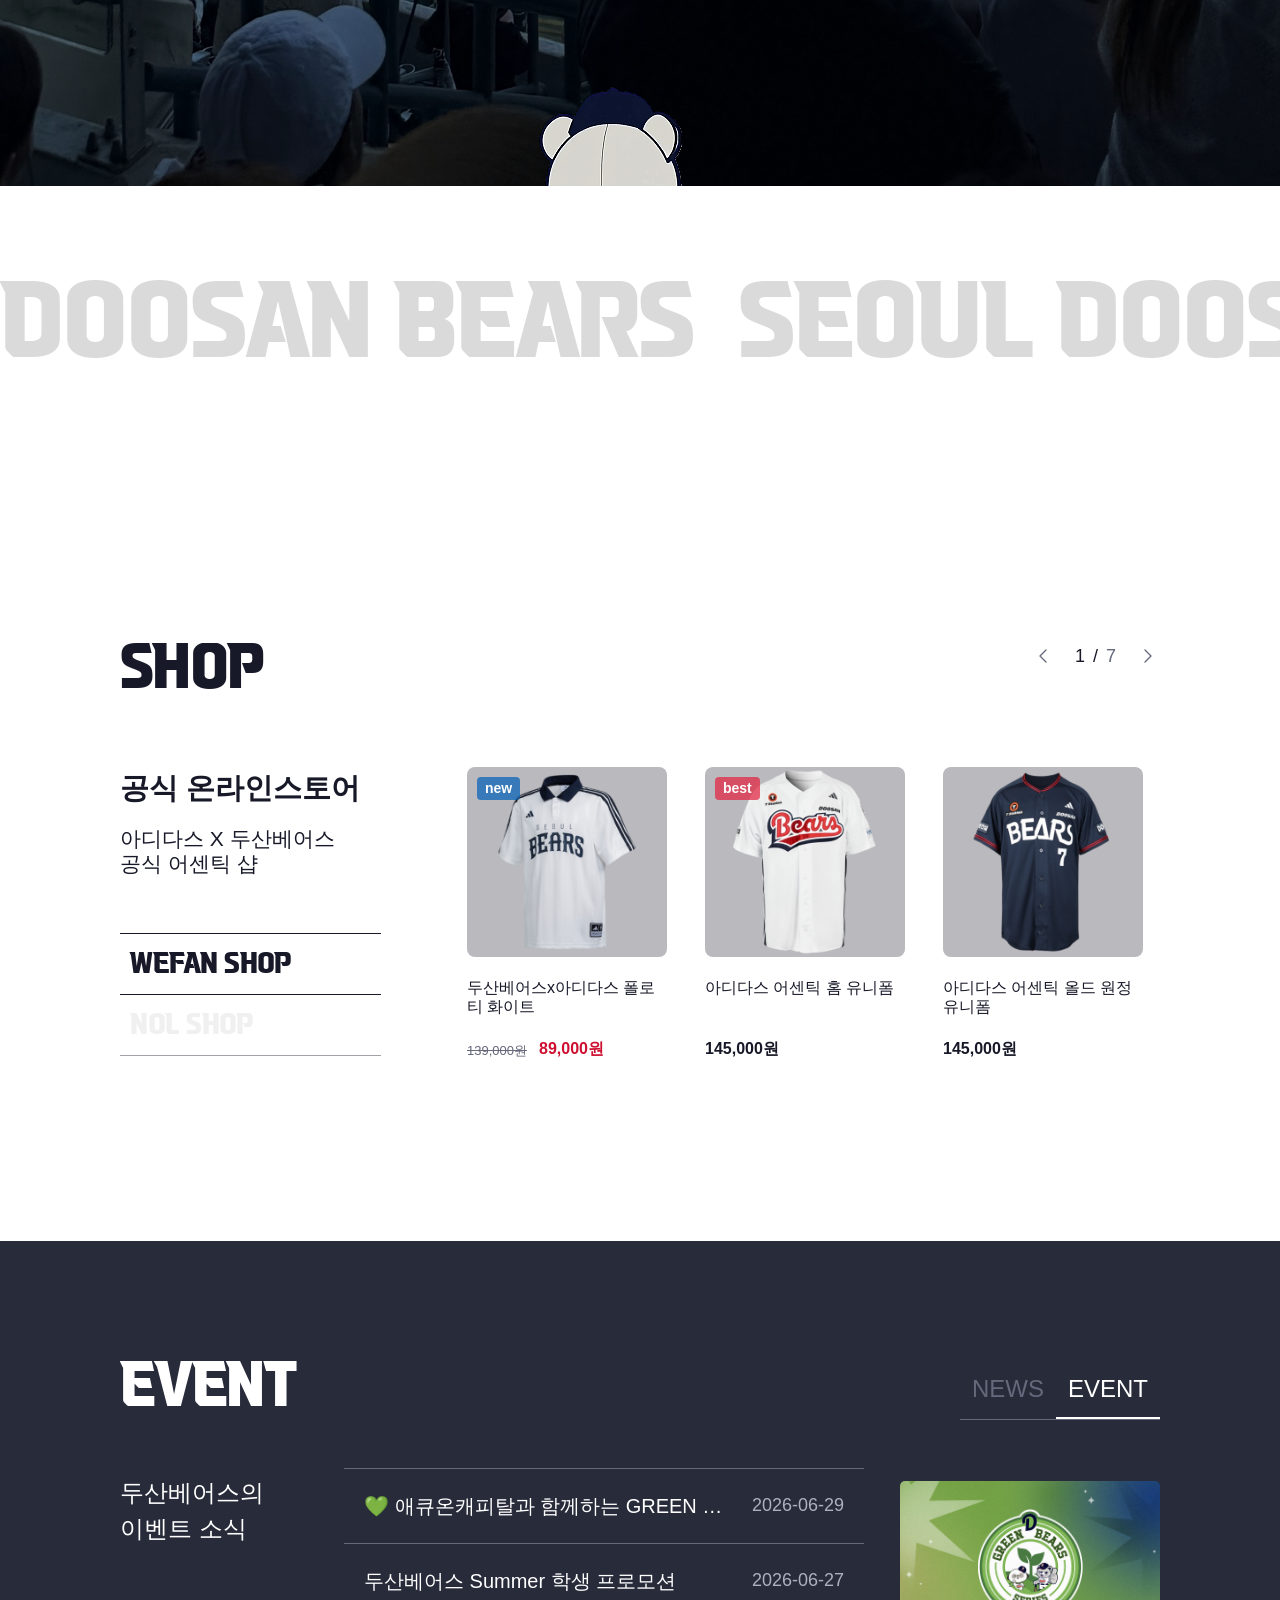
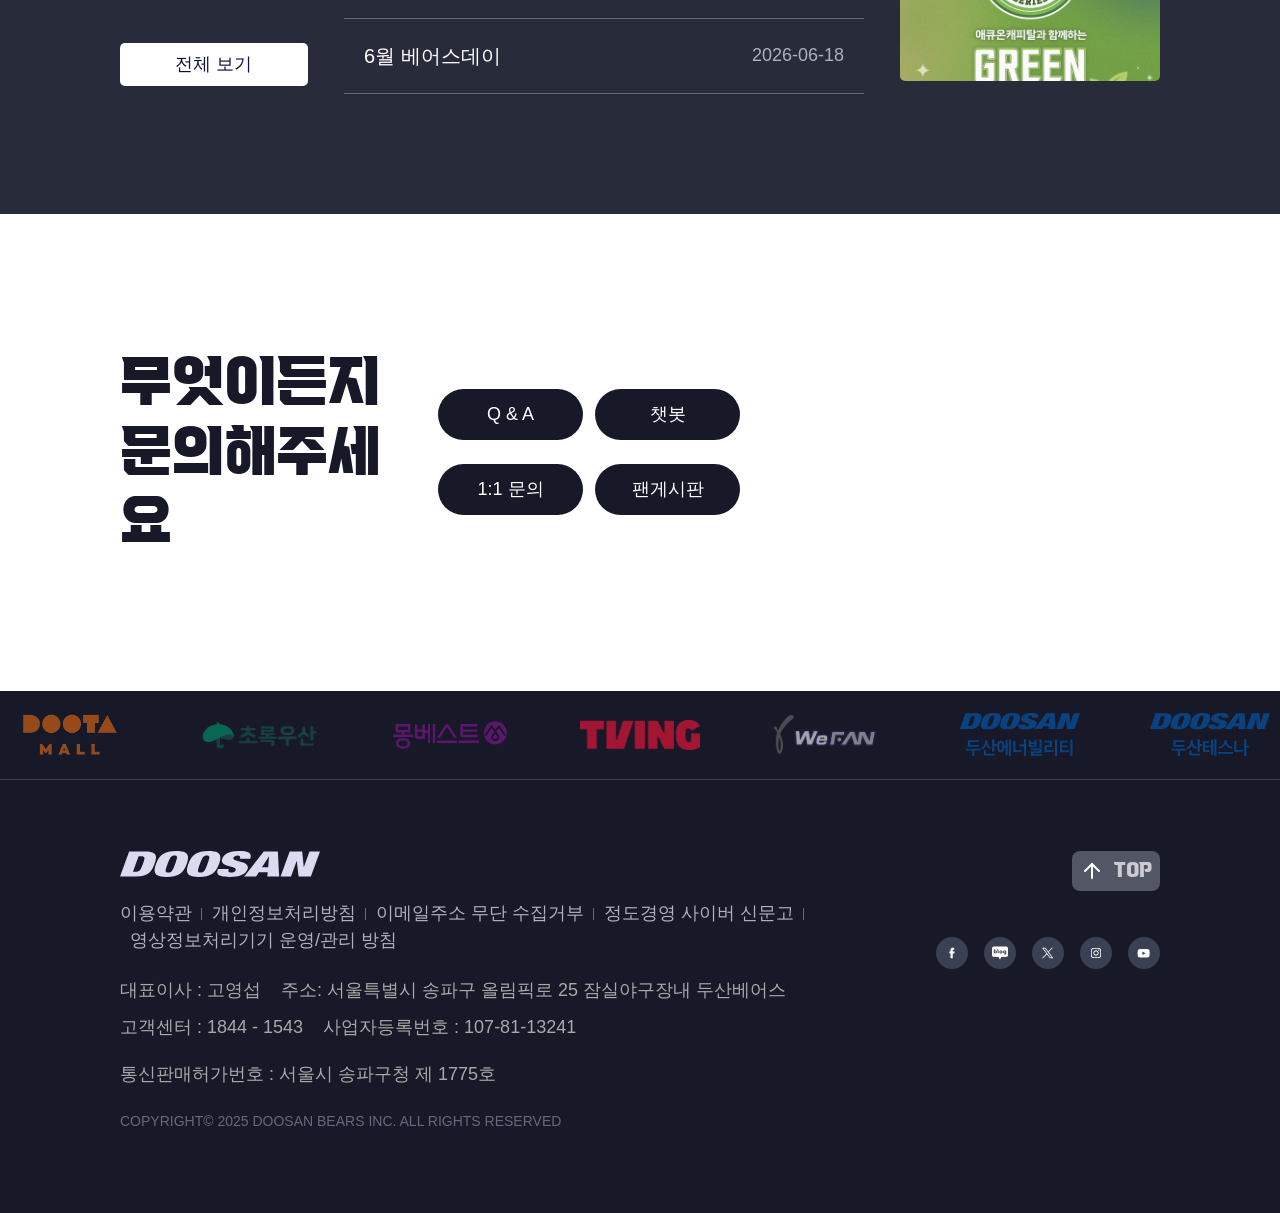
==== commit e2e0932c: "og이미지수정" ====
--- a/index.html
+++ b/index.html
@@ -11,11 +11,11 @@
   />
 
   <!-- 파비콘 -->
-  <link rel="icon" href="/favicon/favicon.ico" sizes="48x48" />
-  <link rel="icon" type="image/png" sizes="16x16" href="/favicon/favicon-16.png" />
-  <link rel="icon" type="image/png" sizes="32x32" href="/favicon/favicon-32.png" />
-  <link rel="apple-touch-icon" href="/favicon/apple-touch-icon.png" />
-  <link rel="manifest" href="/favicon/site.webmanifest" />
+  <link rel="icon" href="favicon/favicon.ico" sizes="48x48" />
+  <link rel="icon" type="image/png" sizes="16x16" href="favicon/favicon-16.png" />
+  <link rel="icon" type="image/png" sizes="32x32" href="favicon/favicon-32.png" />
+  <link rel="apple-touch-icon" href="favicon/apple-touch-icon.png" />
+  <link rel="manifest" href="favicon/site.webmanifest" />
 
   <!-- 오픈그래프 -->
   <meta property="og:type" content="website" />
@@ -28,12 +28,14 @@
   <meta property="og:url" content="https://phin0107.github.io/doosanbears/" />
   <meta
     property="og:image"
-    content="https://phin0107.github.io/doosanbears/"
+    content="https://phin0107.github.io/doosanbears/favicon/og-image.png"
   />
   <meta property="og:image:width" content="1200" />
   <meta property="og:image:height" content="630" />
   <meta property="og:image:type" content="image/png" />
-  <link rel="icon" href="img/logo.png">
+  <meta property="og:image:alt" content="두산베어스 공식 홈페이지" />
+  <meta name="twitter:card" content="summary_large_image" />
+  <meta name="twitter:image" content="https://phin0107.github.io/doosanbears/favicon/og-image.png" />
   <link rel="stylesheet" href="css/reset.css">
   <link rel="stylesheet" href="css/common.css">
   <link rel="stylesheet" href="css/main.css">
@@ -1547,4 +1549,4 @@
 
 </body>
 
-</html>+</html>
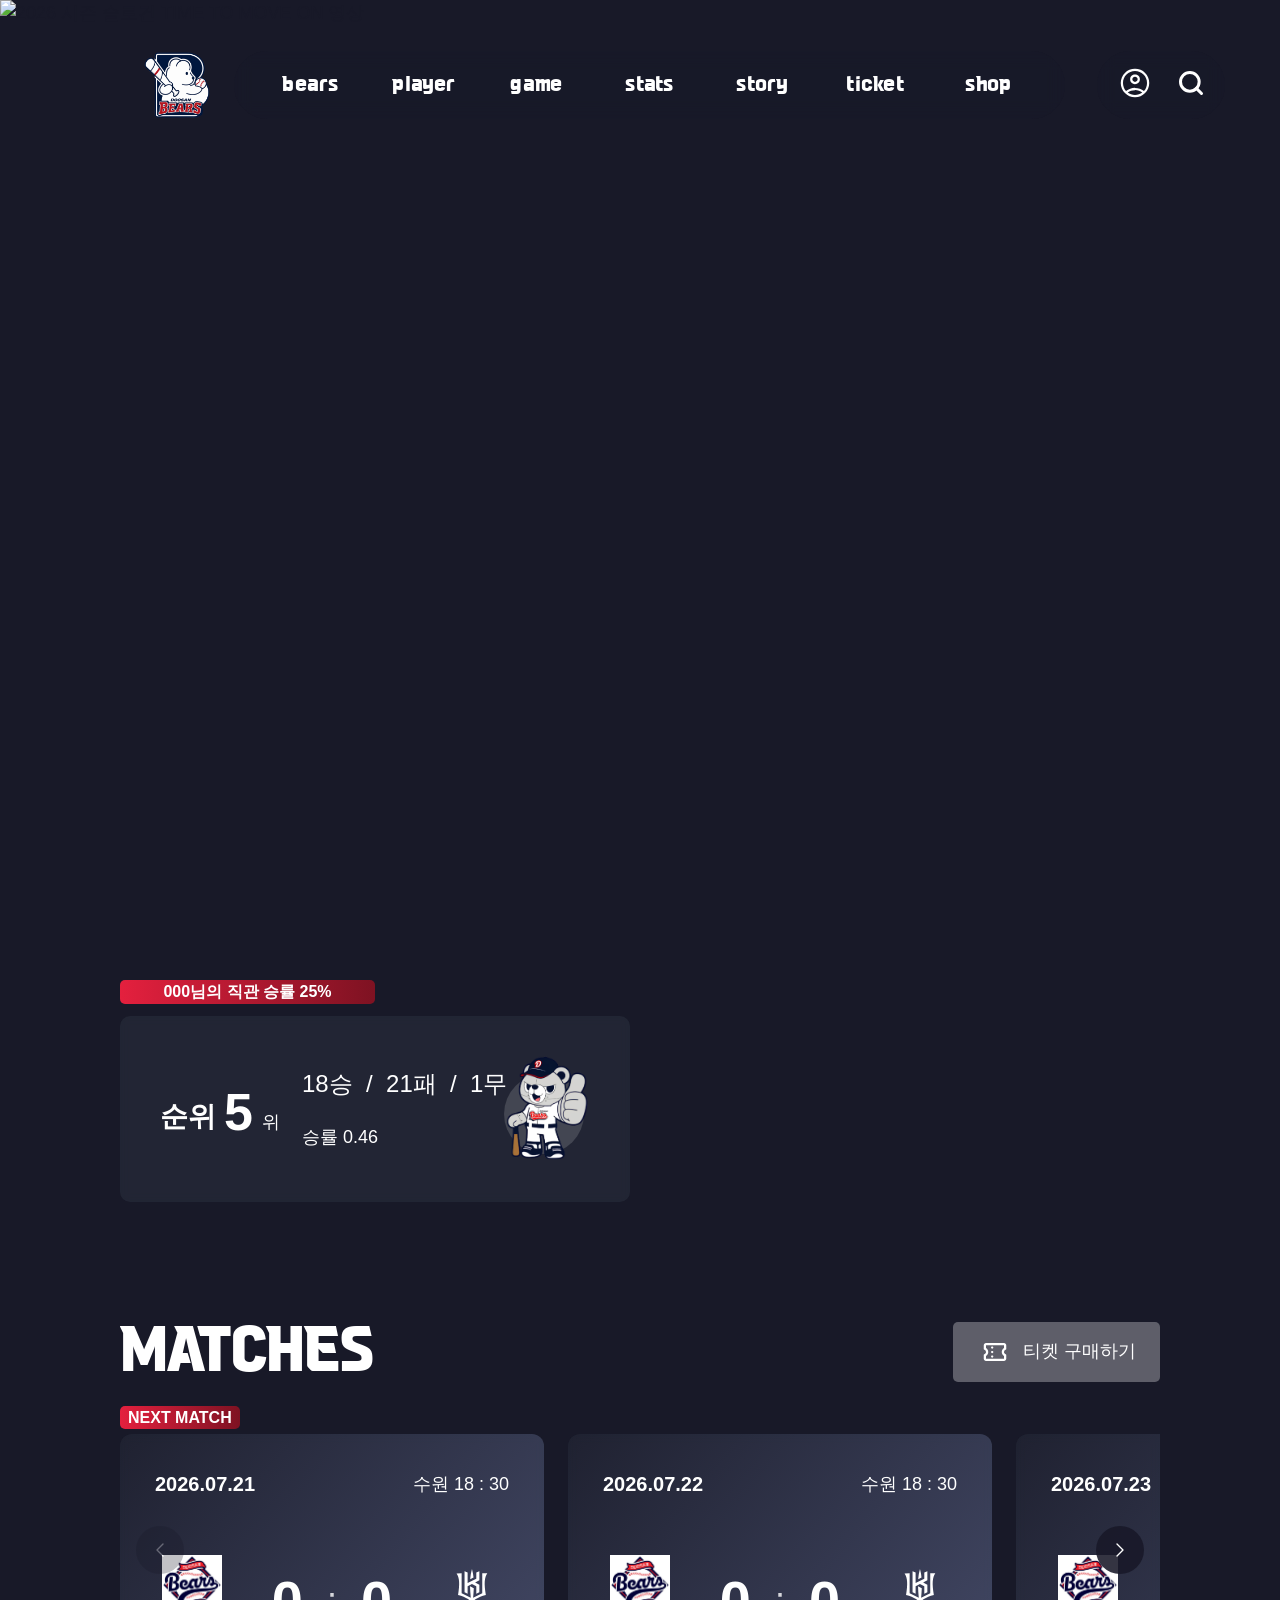
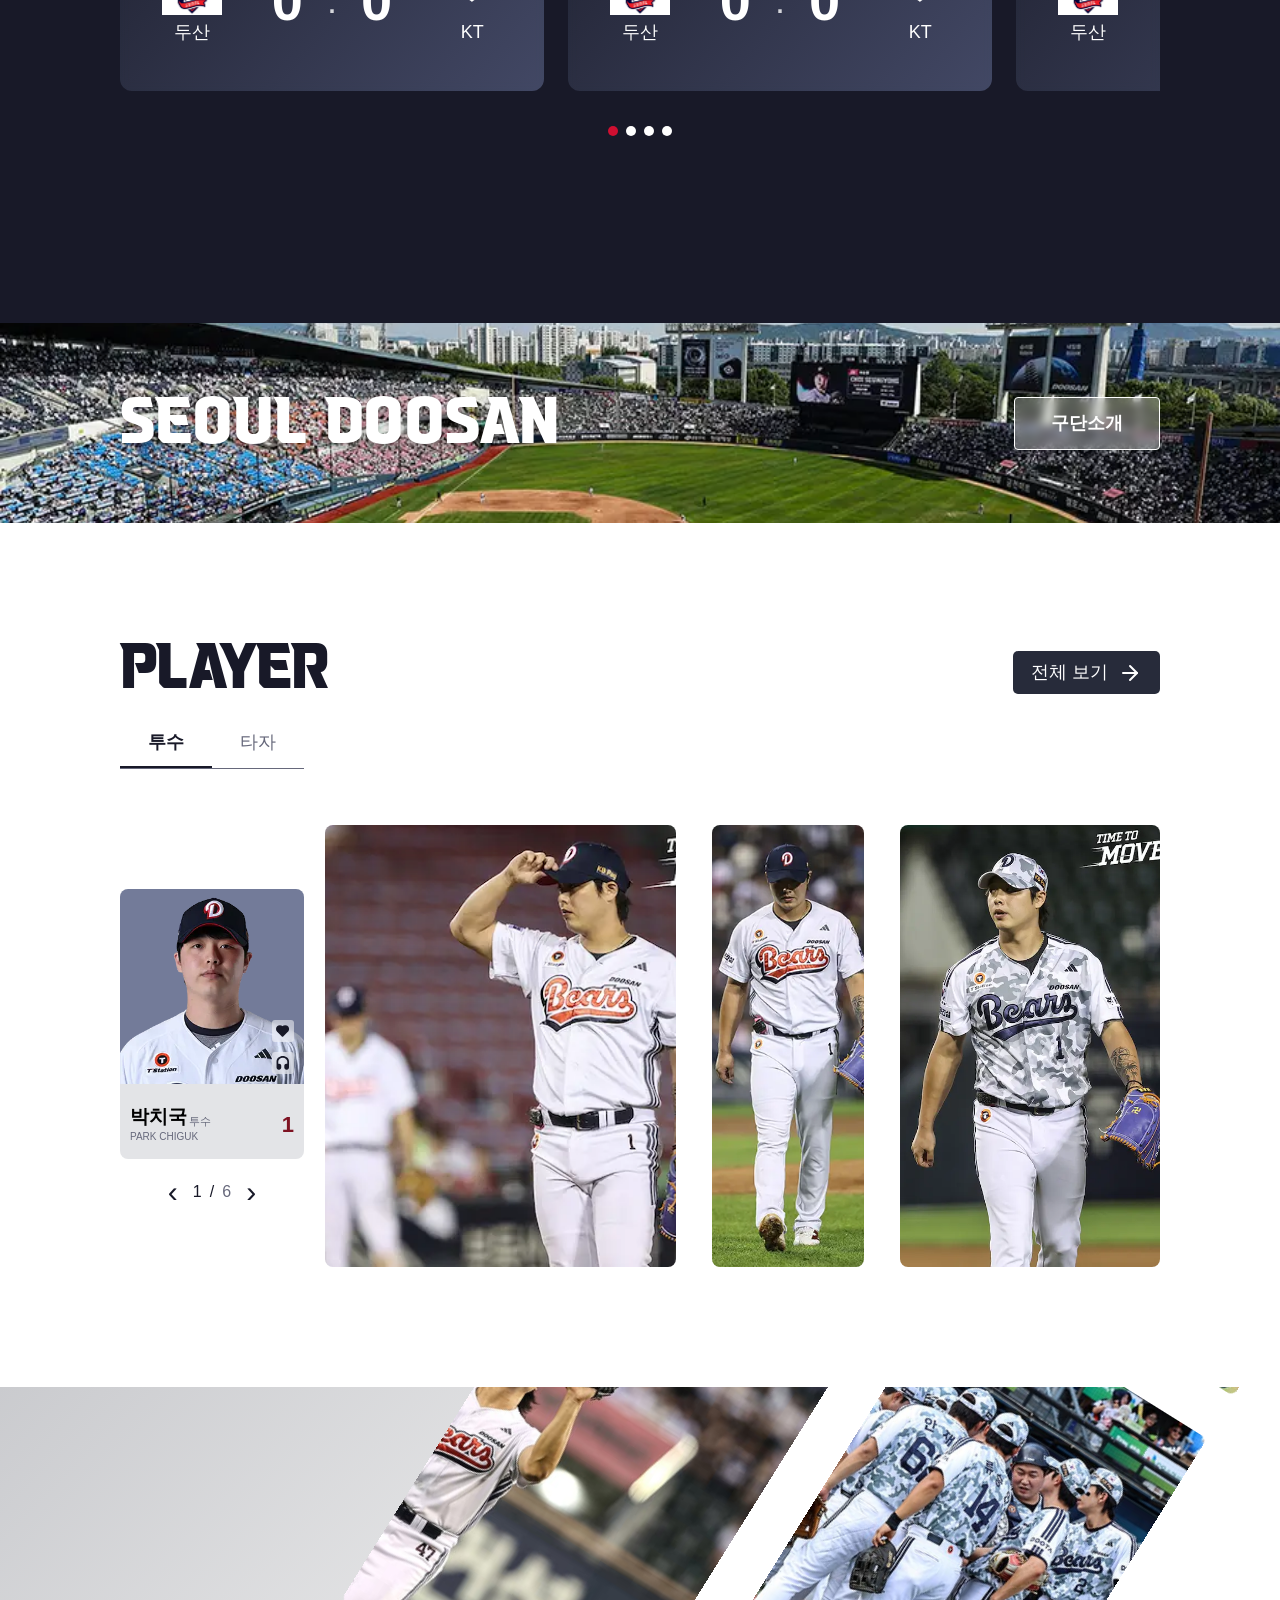
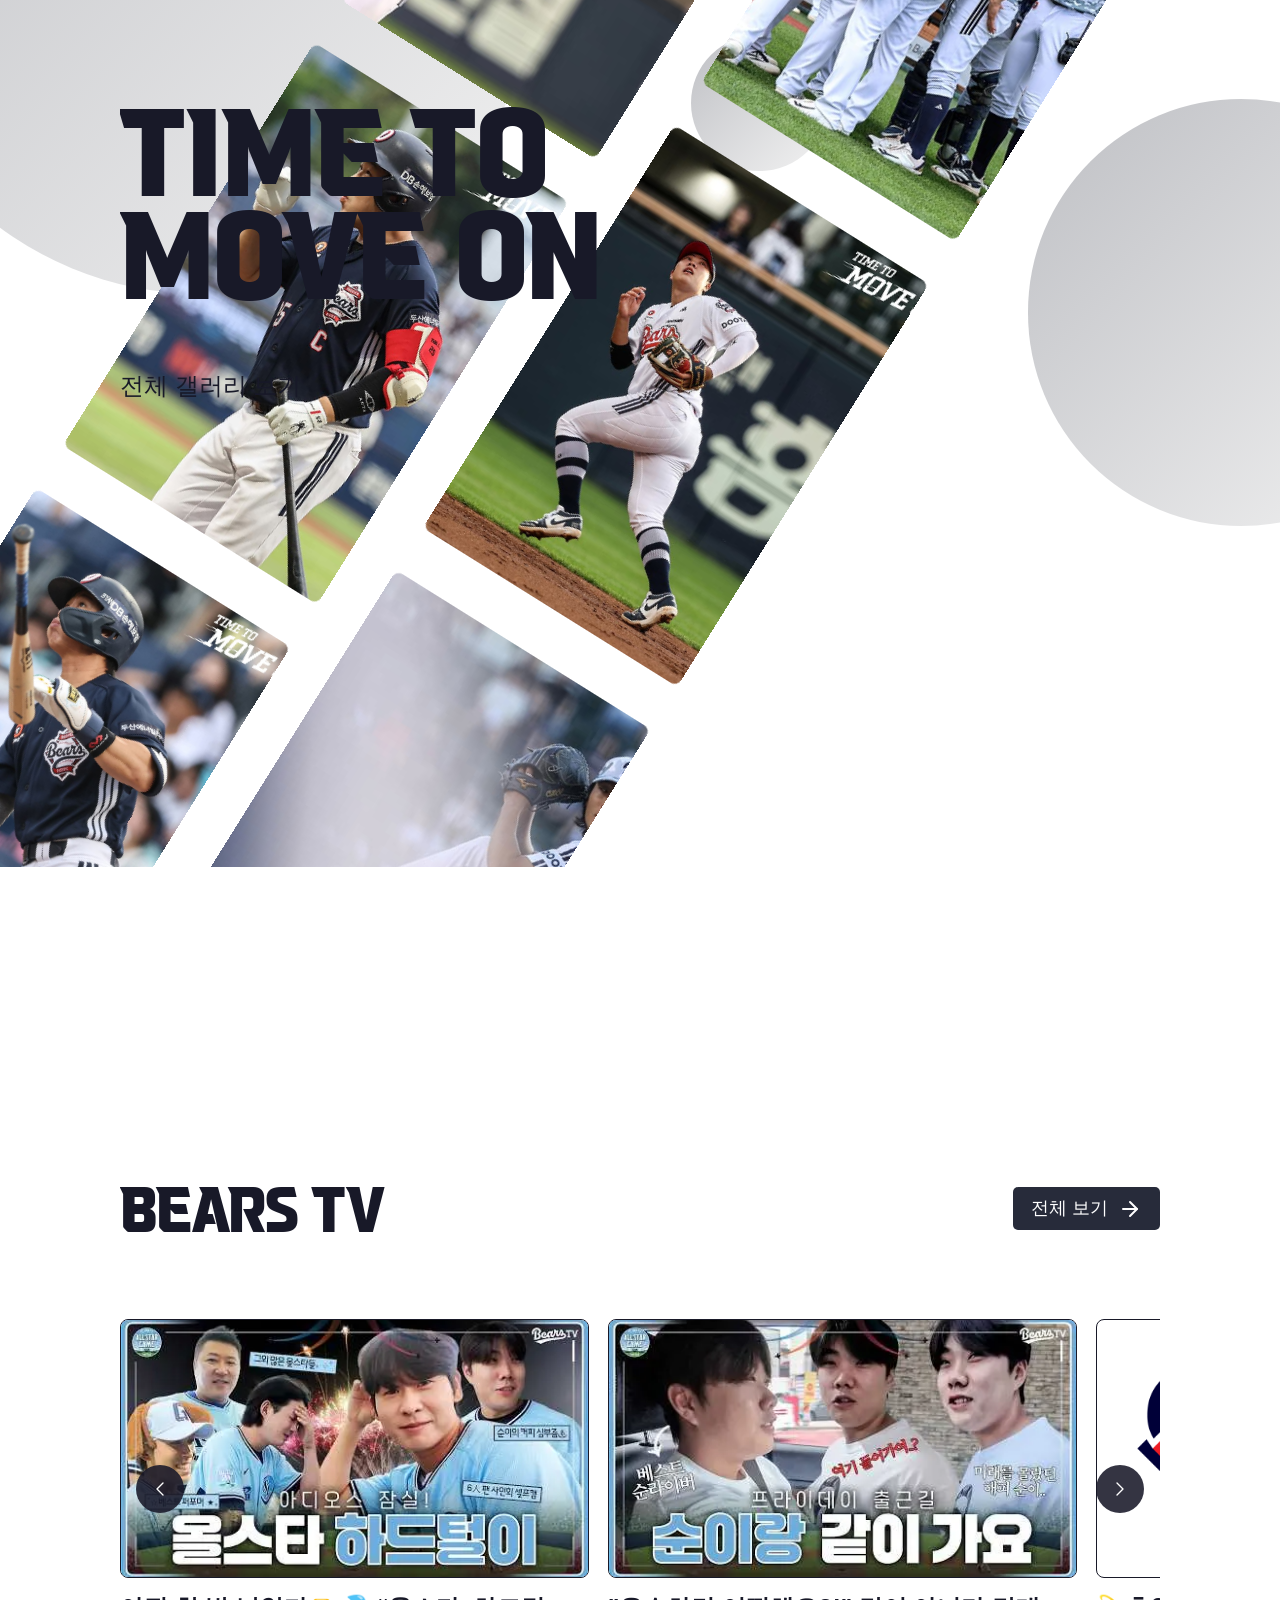
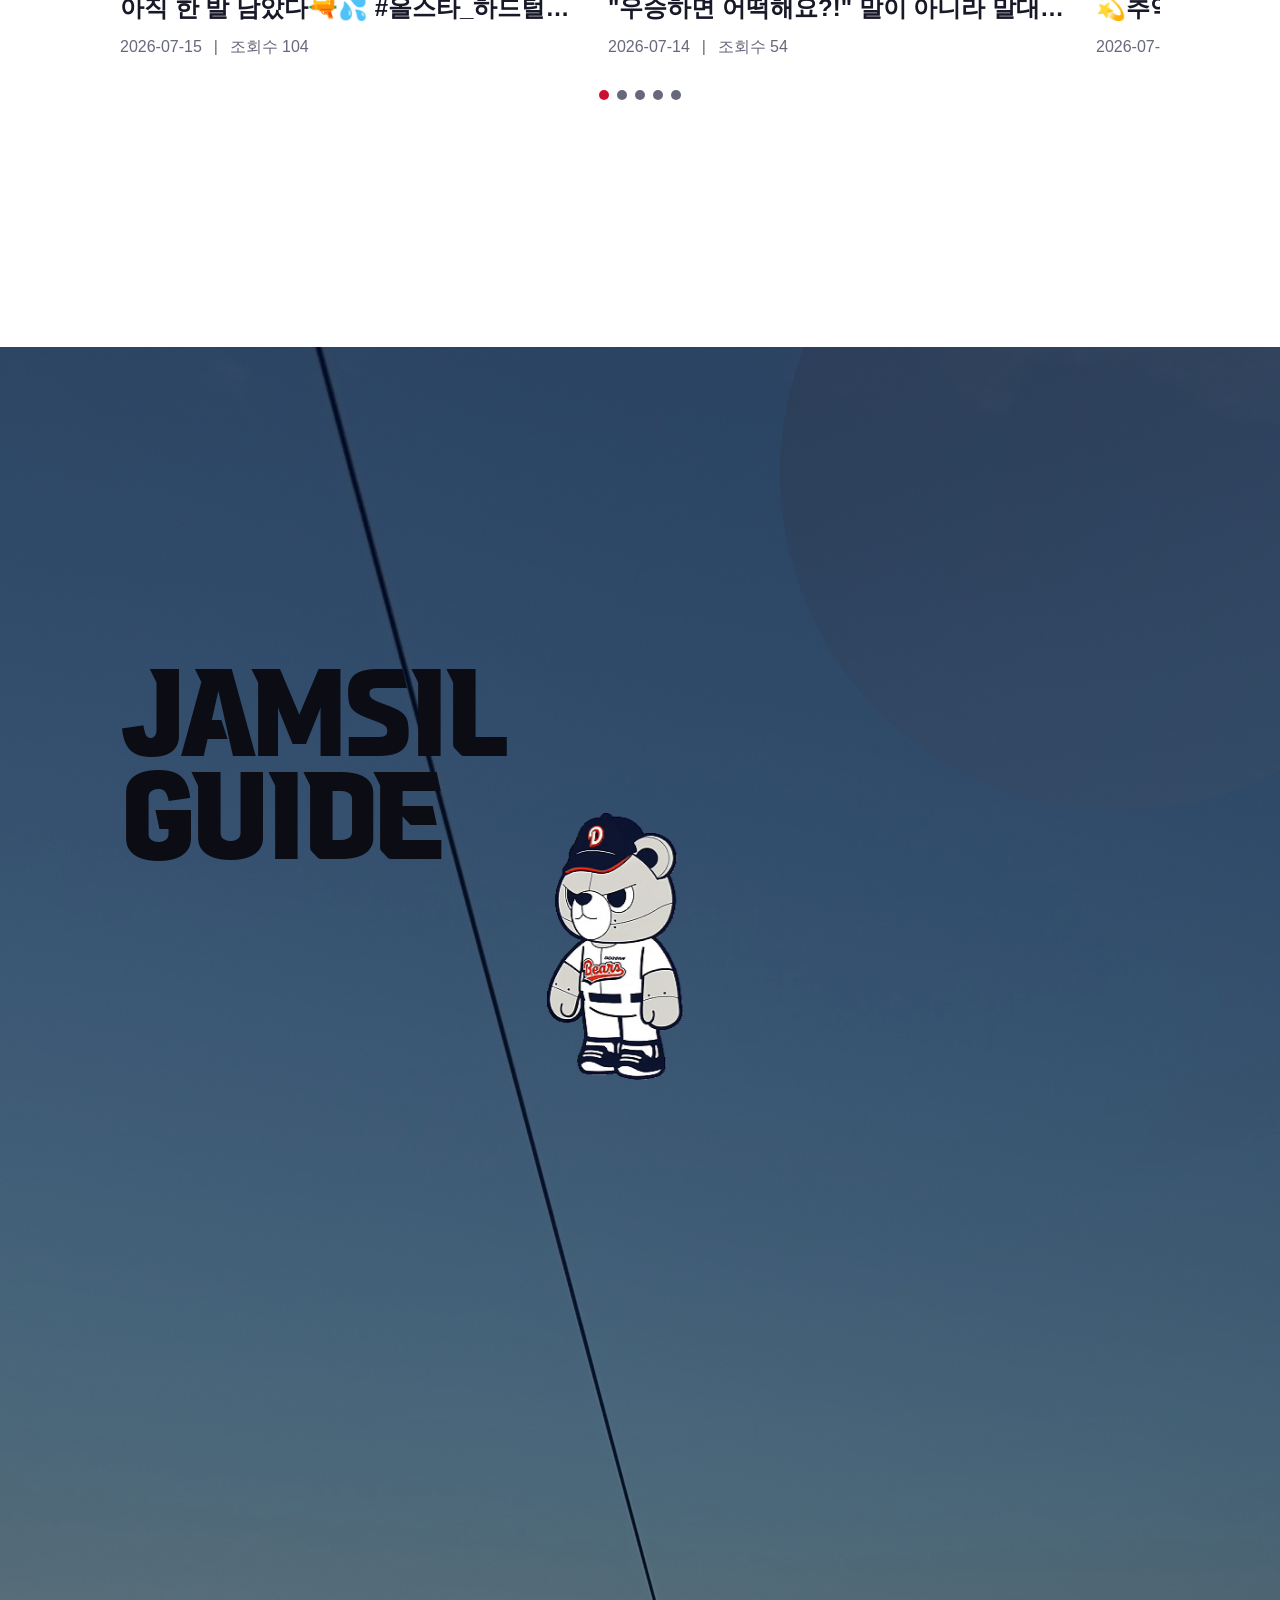
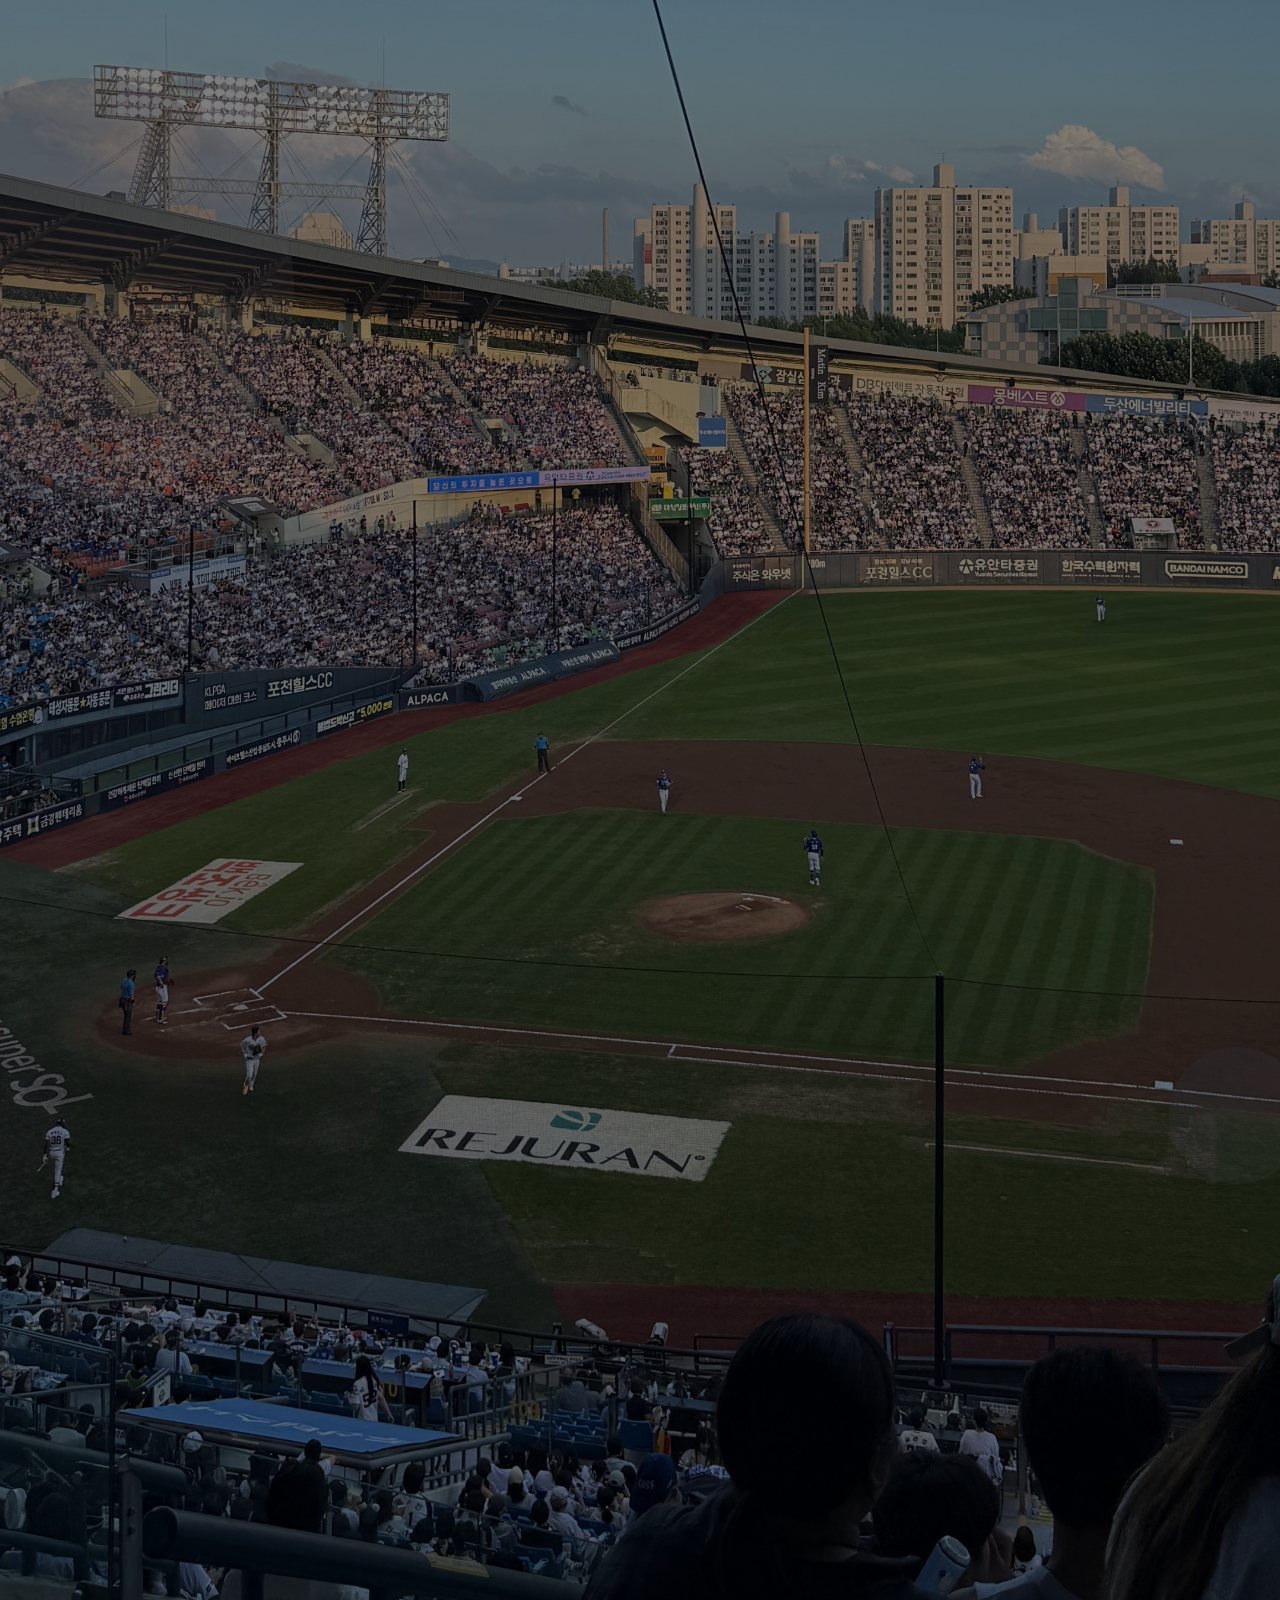
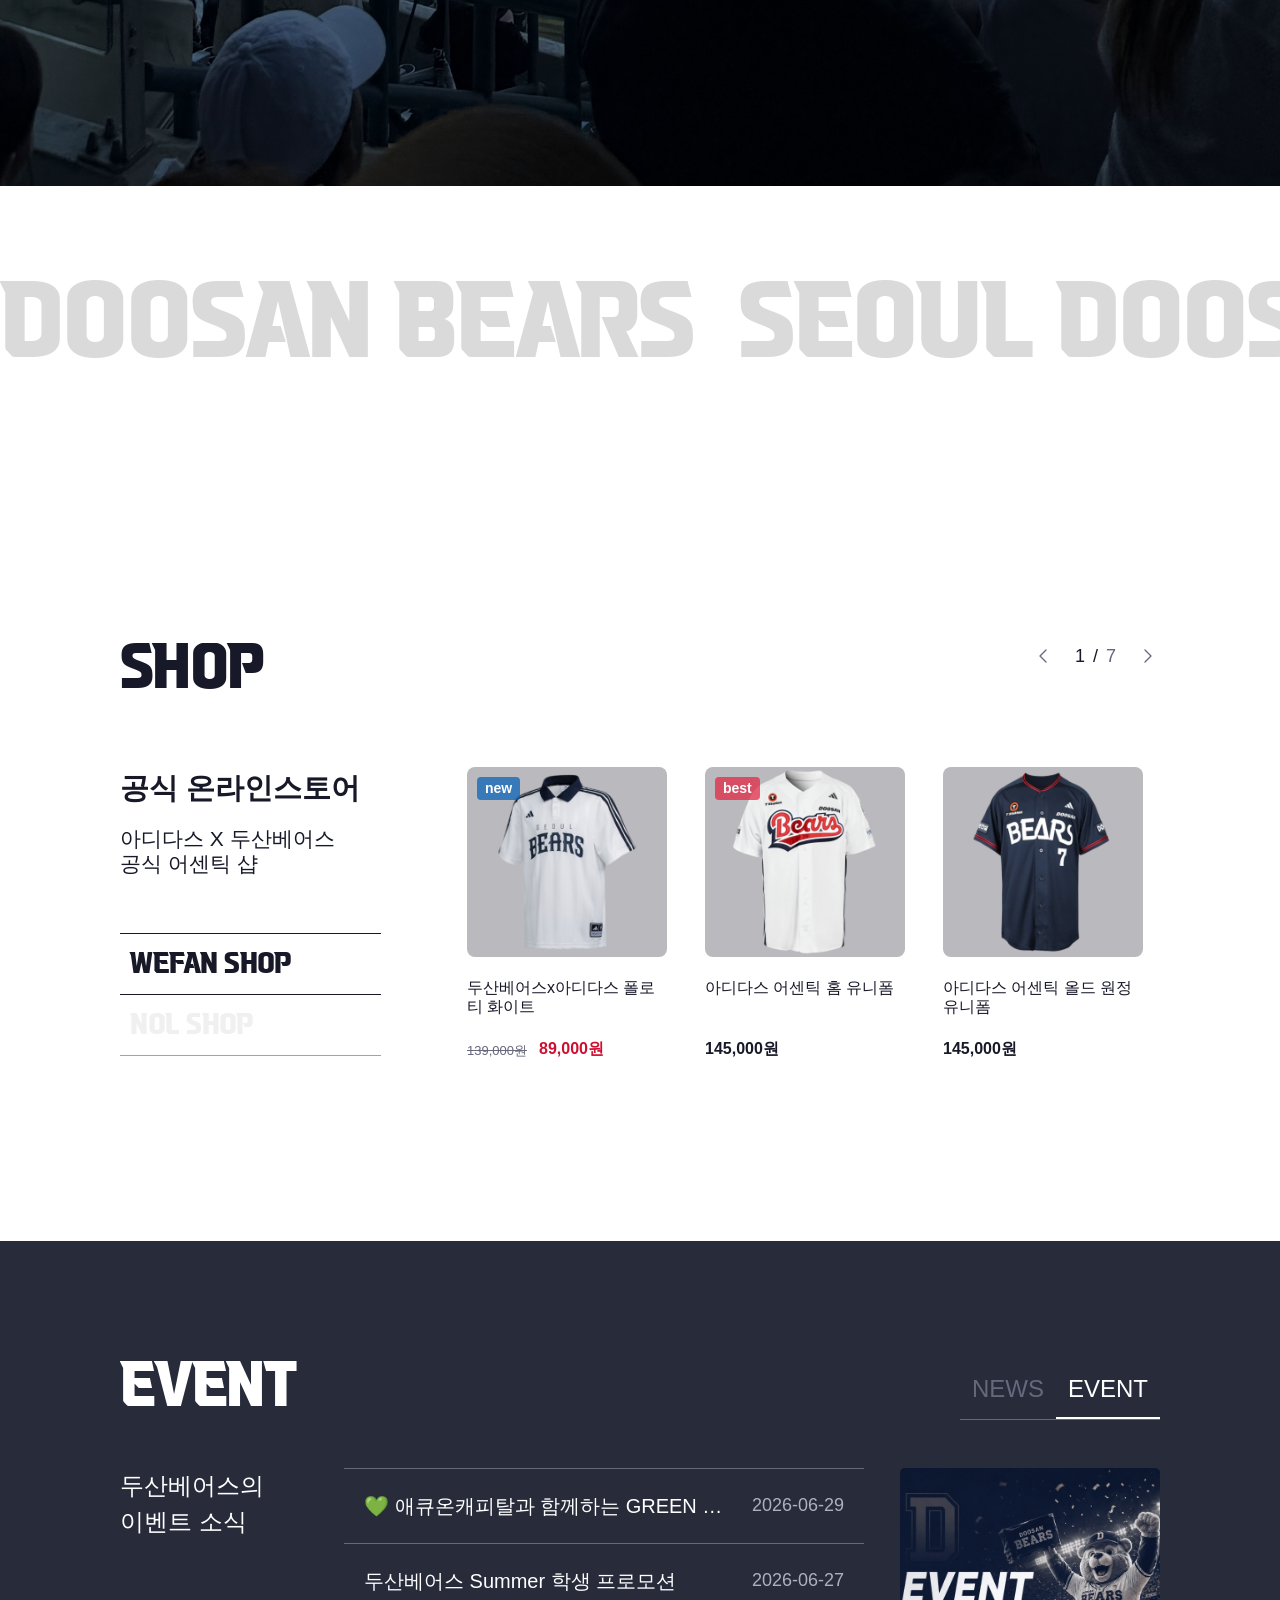
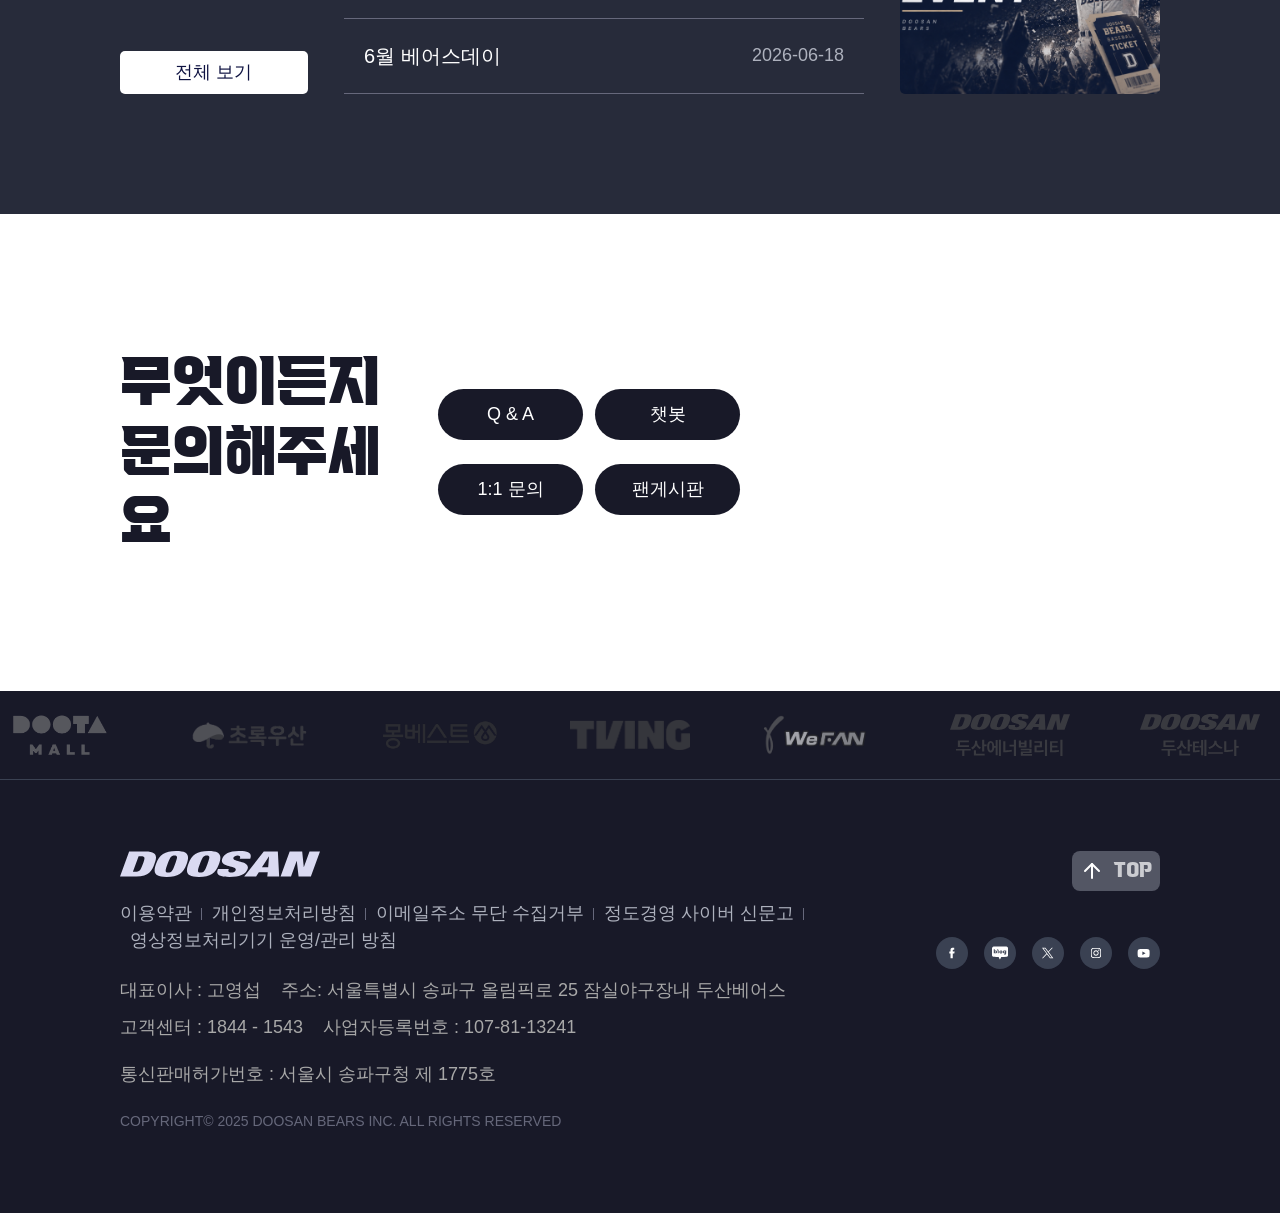
==== commit 17b7128c: "발표 전 수정" ====
--- a/index.html
+++ b/index.html
@@ -51,7 +51,7 @@
     <div class="header_inner">
       <h1 class="logo">
         <a href="index.html">
-          <img src="img/logo.png" alt="두산베어스 홈으로 이동">
+          <img src="img/doosan_bears_logo.png" alt="두산베어스 홈으로 이동">
         </a>
       </h1>
 
@@ -320,8 +320,10 @@
           <div class="player_desktop_title">
             <h2 class="tit_section">player</h2>
             <div class="tab_list" role="tablist" aria-label="선수 구분">
-              <button type="button" class="tab_btn is_active" role="tab" aria-selected="true">투수</button>
-              <button type="button" class="tab_btn" role="tab" aria-selected="false">타자</button>
+              <button type="button" class="tab_btn is_active" role="tab" aria-selected="true"
+                data-desktop-player-tab="pitcher">투수</button>
+              <button type="button" class="tab_btn" role="tab" aria-selected="false"
+                data-desktop-player-tab="hitter">타자</button>
             </div>
           </div>
           <a class="btn_more" href="#"><span>전체 보기</span><img class="ico" src="img/Icon/arrow-right.svg" alt=""></a>
@@ -1449,12 +1451,30 @@
 
           <ul class="news_list" role="tabpanel" id="panel_news" aria-labelledby="tab_news" hidden>
             <li>
-              <p class="state_empty">등록된 소식이 없습니다.</p>
+              <a href="#">
+                <span class="subject">💚 애큐온캐피탈과 함께하는 GREEN BEARS SERIES! 💚</span>
+                <span class="date">2026-06-29</span>
+              </a>
+            </li>
+            <li>
+              <a href="#">
+                <span class="subject">두산베어스 Summer 학생 프로모션</span>
+                <span class="date">2026-06-27</span>
+              </a>
+            </li>
+            <li>
+              <a href="#">
+                <span class="subject">6월 베어스데이</span>
+                <span class="date">2026-06-18</span>
+              </a>
             </li>
           </ul>
 
-          <span class="news_thumb">
-            <img src="img/event/event5.jpg" alt="애큐온캐피탈과 함께하는 GREEN BEARS SERIES 이벤트 포스터">
+          <span class="news_thumb" data-news-thumb="event">
+            <img src="img/event_thum.png" alt="이벤트 썸네일">
+          </span>
+          <span class="news_thumb" data-news-thumb="news" hidden>
+            <img src="img/news_thum.png" alt="뉴스 썸네일">
           </span>
         </div>
       </div>
@@ -1474,7 +1494,7 @@
         </div>
 
         <p class="qna_vid">
-          <video src="img/x/communication/mascort_turn.mp4" muted loop playsinline autoplay
+          <video src="img/x/communication/mascort_turn.mp4" muted loop playsinline preload="metadata"
             aria-label="두산베어스 마스코트 철웅이 영상"></video>
         </p>
       </div>
--- a/css/common.css
+++ b/css/common.css
@@ -549,6 +549,7 @@
   z-index: 100;
   width: 100%;
   padding: 0 var(--pad_x);
+  transition: transform 0.35s ease;
 }
 
 .header.is_fixed {
@@ -559,7 +560,11 @@
   background: rgba(24, 25, 40, 0.9);
   backdrop-filter: blur(8.4px);
   -webkit-backdrop-filter: blur(8.4px);
-  transition: background-color 0.3s ease;
+  transition: background-color 0.3s ease, transform 0.35s ease;
+}
+
+.header.is_fixed.is_hidden {
+  transform: translateY(-110%);
 }
 
 .header_inner {
@@ -756,6 +761,10 @@
   .gnb:hover {
     height: 460px;
   }
+
+  .gnb.is_scroll_closed {
+    height: var(--gnb_height);
+  }
 }
 
 /* --------------------------------------------------------------------------
@@ -773,17 +782,22 @@
 .sponsor_wrap {
   display: flex;
   align-items: center;
-  justify-content: center;
+  justify-content: flex-start;
   gap: 70px;
+  width: max-content;
   padding: 14px 0;
-  overflow-x: auto;
   border-bottom: 1px solid var(--c_slate);
-  -ms-overflow-style: none;
-  scrollbar-width: none;
-}
-
-.sponsor_wrap::-webkit-scrollbar {
-  display: none;
+}
+
+.sponsor_wrap.is_rolling {
+  animation: sponsor_roll var(--sponsor_duration, 30s) linear infinite;
+  will-change: transform;
+}
+
+@keyframes sponsor_roll {
+  to {
+    transform: translate3d(var(--sponsor_translate, 0px), 0, 0);
+  }
 }
 
 .sponsor_wrap li {
@@ -795,6 +809,7 @@
   width: 100%;
   height: 60px;
   object-fit: contain;
+  filter: grayscale(1);
   opacity: 0.6;
   transition: opacity 0.25s ease;
 }
--- a/css/main.css
+++ b/css/main.css
@@ -1145,42 +1145,20 @@
   max-width: calc(100% - 120px);
   padding-bottom: 80px;
 }
-@keyframes moveToBottom {
-  0%{
-    top: 20%;
-  }
-  10%{
-    top: 20%;
-  }
-  20%{
-    left: 20%;
-  }
-  40%{
-    left: 40%;
-  }
-  60%{
-    left: 60%;
-  }
-  80%{
-    left: 80%;
-  }
-  100% {
-    top: calc(100% - 120px);
-  }
-}
+
 .guide_mascot {
   position: absolute;
   z-index: 10;
-  top: 175px;
-  left: 498px;
-  width: 240px;
+  top: 10%;
+  left: 10%;
+  width: 17vw;
   pointer-events: none;
-  animation: moveToBottom 12s ease-in-out forwards;
-  animation-play-state: paused;
-}
-
-.guide_mascot.is_animated {
-  animation-play-state: running;
+  transform: translate3d(
+    var(--mascot_scroll_x, 0px),
+    var(--mascot_scroll_y, 0px),
+    0
+  );
+  will-change: transform;
 }
 
 .guide_mascot img {
@@ -1663,7 +1641,7 @@
 
 .news_body {
   display: flex;
-  align-items: center;
+  align-items: stretch;
   gap: 36px;
 }
 
@@ -1730,13 +1708,15 @@
 .news_thumb {
   flex: none;
   width: 260px;
-  height: 200px;
+  min-height: 200px;
   overflow: hidden;
   border-radius: var(--r_sm);
 }
 
 .news_thumb img {
-  width: 100%;
+  display: block;
+  width: 100%;
+  height: 100%;
   object-fit: cover;
   object-position: top center;
 }
